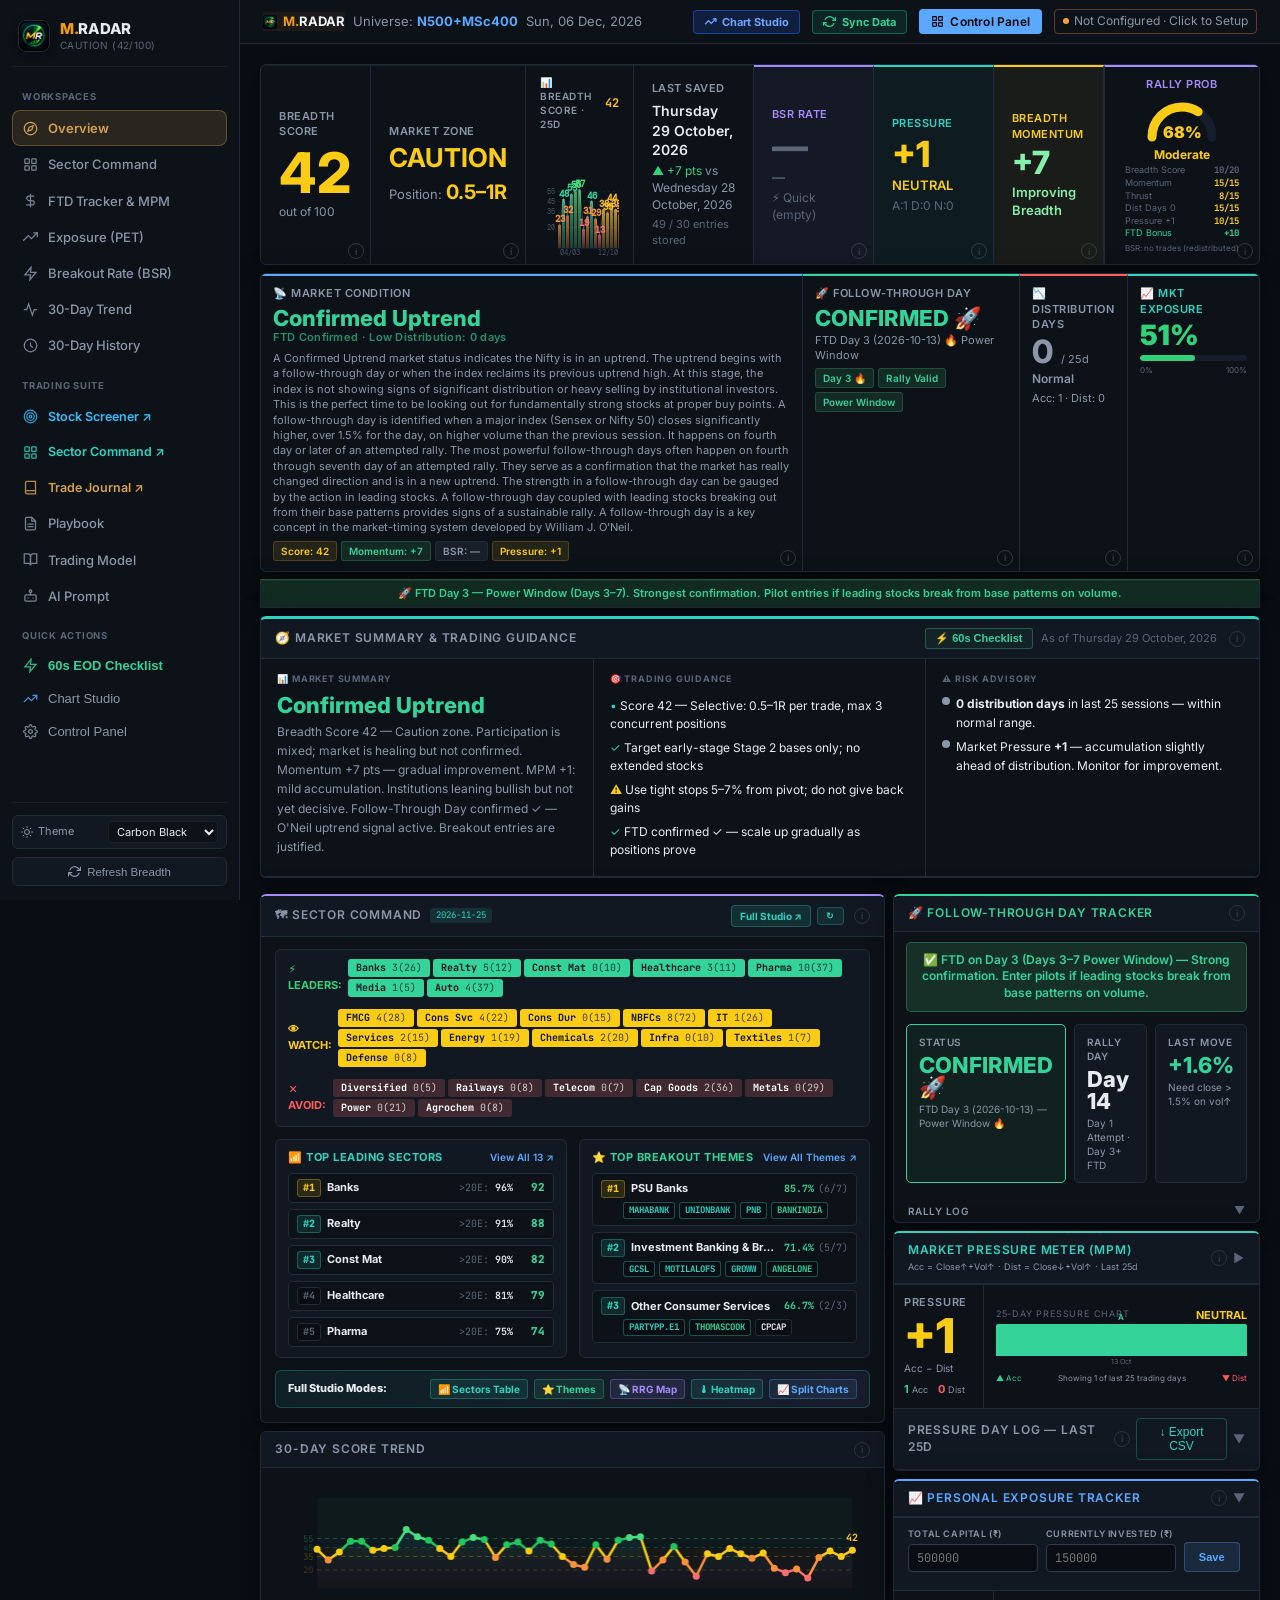
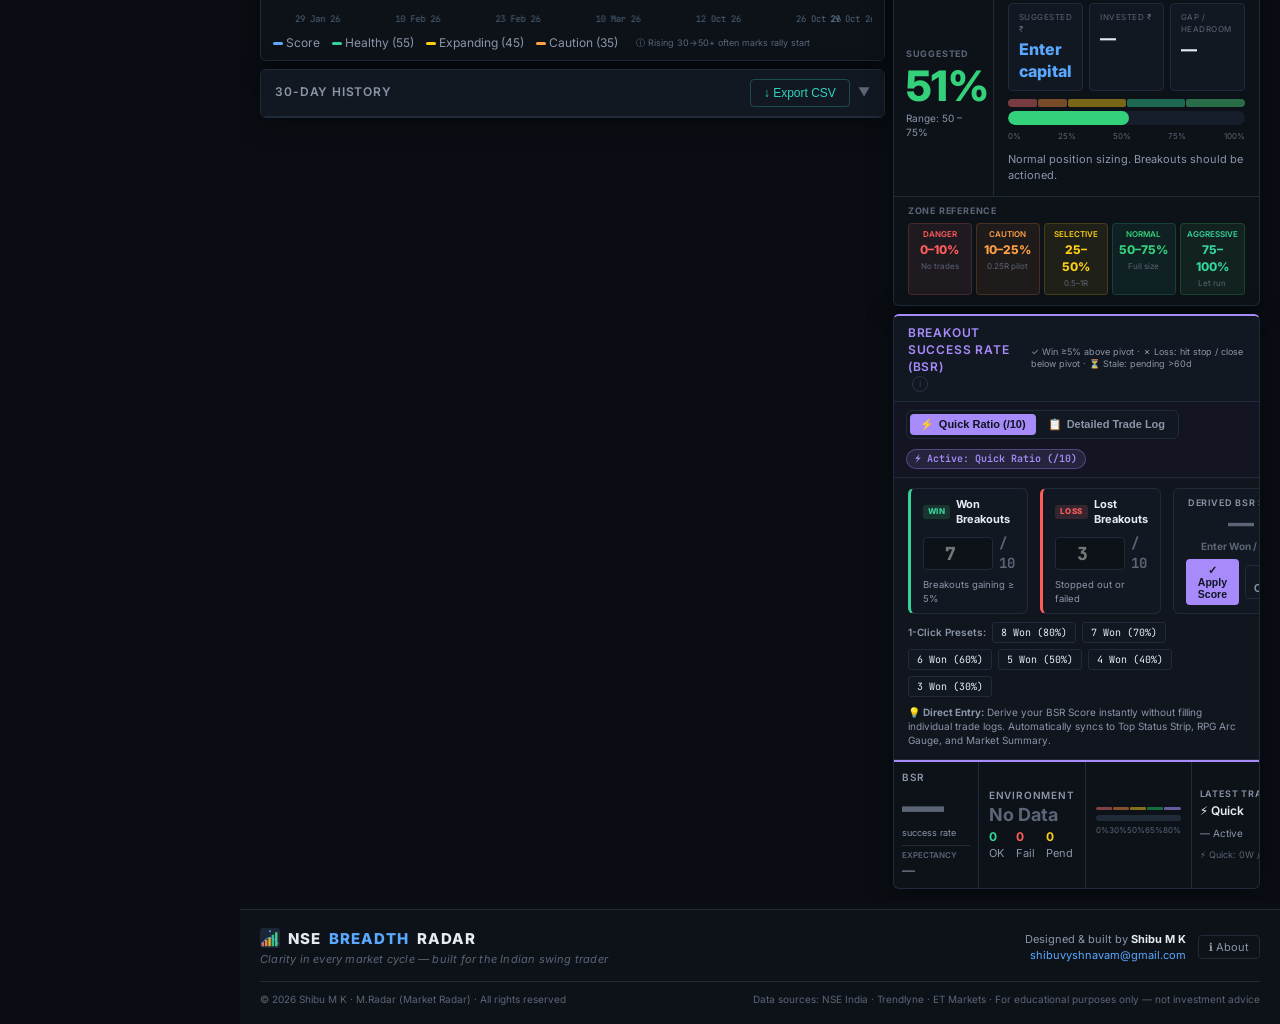
==== index.html @ f456223e "updated" ====
<!DOCTYPE html>
<html lang="en">

<head>
  <meta charset="UTF-8">
  <meta name="viewport" content="width=device-width, initial-scale=1.0">
  <link rel="icon" type="image/png" href="assets/m-radar-icon.png">
  <link rel="apple-touch-icon" href="assets/m-radar-icon.png">
  <meta name="theme-color" content="#161e2e">
  <meta name="application-name" content="M.Radar">
  <meta property="og:title" content="M.Radar — Market Radar">
  <meta property="og:description"
    content="See the Market. Find Your Edge. — Clarity in every market cycle built for the Indian swing trader">
  <title>M.Radar — Market Radar</title>
  <link rel="preconnect" href="https://fonts.googleapis.com">
  <link rel="preconnect" href="https://fonts.gstatic.com" crossorigin>
  <link
    href="https://fonts.googleapis.com/css2?family=Inter:wght@400;500;600;700;800&family=JetBrains+Mono:wght@400;500;600;700&family=DM+Sans:wght@400;500;600;700&family=DM+Mono:wght@400;500&family=Barlow+Condensed:wght@600;700;800&display=swap"
    rel="stylesheet">
  <link rel="stylesheet" href="index.css?v=3.1.8">
  <script>
    (function () {
      var m = localStorage.getItem('tj_color_mode') || 'carbon';
      document.documentElement.setAttribute('data-theme', m);
    })();
  </script>
  <script src="lightweight-charts.standalone.production.js"></script>
</head>

<body>

  <div class="shell">

    <!-- MOBILE TOPBAR (<992px) -->
    <div class="mobile-topbar" id="mobileTopbar">
      <button class="mobile-menu-btn" id="menuToggleBtn" onclick="toggleMobileSidebar()"
        aria-label="Toggle navigation menu">
        <svg width="20" height="20" viewBox="0 0 24 24" fill="none" stroke="currentColor" stroke-width="2.2"
          stroke-linecap="round">
          <line x1="3" y1="12" x2="21" y2="12"></line>
          <line x1="3" y1="6" x2="21" y2="6"></line>
          <line x1="3" y1="18" x2="21" y2="18"></line>
        </svg>
      </button>
      <div class="mobile-brand">
        <img src="assets/m-radar-icon.png" alt="M.Radar"
          style="width:24px;height:24px;border-radius:6px;object-fit:cover;flex-shrink:0;">
        <span class="brand-title"><span style="color:#f59e0b">M.</span><em>RADAR</em></span>
      </div>
      <button class="mobile-refresh-btn" onclick="vcpbFetch(true)" title="Refresh breadth data">
        <svg width="16" height="16" viewBox="0 0 24 24" fill="none" stroke="currentColor" stroke-width="2.2"
          stroke-linecap="round">
          <polyline points="23 4 23 10 17 10"></polyline>
          <polyline points="1 20 1 14 7 14"></polyline>
          <path d="M3.51 9a9 9 0 0 1 14.85-3.36L23 10M1 14l4.64 4.36A9 9 0 0 0 20.49 15"></path>
        </svg>
      </button>
    </div>

    <!-- BACKDROP FOR MOBILE DRAWER -->
    <div class="sidebar-backdrop" id="sidebarBackdrop" onclick="toggleMobileSidebar(false)"></div>

    <!-- LEFT NAVIGATION SIDEBAR (Matching Trade Journal TJ.html) -->
    <aside class="sidebar" id="sidebar">
      <div class="brand" onclick="openAboutModal()" style="cursor:pointer;"
        title="M.Radar (Market Radar) — Click for About">
        <img class="mark-img" src="assets/m-radar-icon.png" alt="M.Radar"
          style="width:32px;height:32px;border-radius:8px;object-fit:cover;box-shadow:0 2px 8px rgba(0,0,0,0.4);border:1px solid rgba(255,255,255,0.12);flex-shrink:0;">
        <div class="brand-info">
          <div class="name"
            style="letter-spacing:-0.02em;font-size:15px;font-weight:800;display:flex;align-items:center;"><span
              style="color:#f59e0b">M.</span><span>RADAR</span></div>
          <div class="sub" id="sidebar-market-sub">Market Radar · Diagnostics</div>
        </div>
      </div>

      <div class="nav-section-title">WORKSPACES</div>
      <div class="nav-list">
        <a class="nav-item active" data-target="sec-overview" onclick="sidebarNav('sec-overview')">
          <svg viewBox="0 0 24 24" fill="none" stroke="currentColor" stroke-width="2" stroke-linecap="round">
            <circle cx="12" cy="12" r="10" />
            <polygon points="16.24 7.76 14.12 14.12 7.76 16.24 9.88 9.88 16.24 7.76" />
          </svg>
          <span>Overview</span>
        </a>
        <a class="nav-item" data-target="srt-home-card" onclick="sidebarNav('srt-home-card')">
          <svg viewBox="0 0 24 24" fill="none" stroke="currentColor" stroke-width="2" stroke-linecap="round">
            <rect x="3" y="3" width="7" height="7" rx="1" />
            <rect x="14" y="3" width="7" height="7" rx="1" />
            <rect x="14" y="14" width="7" height="7" rx="1" />
            <rect x="3" y="14" width="7" height="7" rx="1" />
          </svg>
          <span>Sector Command</span>
        </a>
        <a class="nav-item" data-target="ftd-module-card" onclick="sidebarNav('ftd-module-card')">
          <svg viewBox="0 0 24 24" fill="none" stroke="currentColor" stroke-width="2" stroke-linecap="round">
            <path d="M12 2v20M17 5H9.5a3.5 3.5 0 0 0 0 7h5a3.5 3.5 0 0 1 0 7H6" />
          </svg>
          <span>FTD Tracker &amp; MPM</span>
        </a>
        <a class="nav-item" data-target="pet-card" onclick="sidebarNav('pet-card')">
          <svg viewBox="0 0 24 24" fill="none" stroke="currentColor" stroke-width="2" stroke-linecap="round">
            <path d="M23 6l-9.5 9.5-5-5L1 18" />
            <polyline points="17 6 23 6 23 12" />
          </svg>
          <span>Exposure (PET)</span>
        </a>
        <a class="nav-item" data-target="bsr-module-card" onclick="sidebarNav('bsr-module-card')">
          <svg viewBox="0 0 24 24" fill="none" stroke="currentColor" stroke-width="2" stroke-linecap="round">
            <polygon points="13 2 3 14 12 14 11 22 21 10 12 10 13 2" />
          </svg>
          <span>Breakout Rate (BSR)</span>
        </a>
        <a class="nav-item" data-target="sec-score-trend" onclick="sidebarNav('sec-score-trend')">
          <svg viewBox="0 0 24 24" fill="none" stroke="currentColor" stroke-width="2" stroke-linecap="round">
            <polyline points="22 12 18 12 15 21 9 3 6 12 2 12" />
          </svg>
          <span>30-Day Trend</span>
        </a>
        <a class="nav-item" data-target="sec-history" onclick="sidebarNav('sec-history')">
          <svg viewBox="0 0 24 24" fill="none" stroke="currentColor" stroke-width="2" stroke-linecap="round">
            <path d="M12 8v4l3 3" />
            <circle cx="12" cy="12" r="10" />
          </svg>
          <span>30-Day History</span>
        </a>
      </div>

      <div class="nav-section-title">TRADING SUITE</div>
      <div class="nav-list">
        <a href="screener.html" target="_blank" class="nav-item nav-suite-link highlight-screener">
          <svg viewBox="0 0 24 24" fill="none" stroke="#38bdf8" stroke-width="2" stroke-linecap="round">
            <circle cx="12" cy="12" r="10" />
            <circle cx="12" cy="12" r="6" />
            <circle cx="12" cy="12" r="2" />
          </svg>
          <span style="color:#38bdf8;font-weight:600">Stock Screener ↗</span>
        </a>
        <a href="sectors.html" target="_blank" class="nav-item nav-suite-link highlight-sectors">
          <svg viewBox="0 0 24 24" fill="none" stroke="var(--teal)" stroke-width="2" stroke-linecap="round">
            <rect x="3" y="3" width="7" height="7" rx="1" />
            <rect x="14" y="3" width="7" height="7" rx="1" />
            <rect x="14" y="14" width="7" height="7" rx="1" />
            <rect x="3" y="14" width="7" height="7" rx="1" />
          </svg>
          <span style="color:var(--teal);font-weight:600">Sector Command ↗</span>
        </a>
        <a href="TJ.html" target="_blank" class="nav-item nav-suite-link">
          <svg viewBox="0 0 24 24" fill="none" stroke="var(--gold)" stroke-width="2" stroke-linecap="round">
            <path d="M4 19.5A2.5 2.5 0 0 1 6.5 17H20" />
            <path d="M6.5 2H20v20H6.5A2.5 2.5 0 0 1 4 19.5v-15A2.5 2.5 0 0 1 6.5 2z" />
          </svg>
          <span style="color:var(--gold);font-weight:600">Trade Journal ↗</span>
        </a>
        <a href="playbook.html" target="_blank" class="nav-item">
          <svg viewBox="0 0 24 24" fill="none" stroke="currentColor" stroke-width="2" stroke-linecap="round">
            <path d="M14 2H6a2 2 0 0 0-2 2v16a2 2 0 0 0 2 2h12a2 2 0 0 0 2-2V8z" />
            <polyline points="14 2 14 8 20 8" />
            <line x1="16" y1="13" x2="8" y2="13" />
            <line x1="16" y1="17" x2="8" y2="17" />
          </svg>
          <span>Playbook</span>
        </a>
        <a href="https://mkshibu2.github.io/trading-manual/" target="_blank" class="nav-item">
          <svg viewBox="0 0 24 24" fill="none" stroke="currentColor" stroke-width="2" stroke-linecap="round">
            <path d="M2 3h6a4 4 0 0 1 4 4v14a3 3 0 0 0-3-3H2z" />
            <path d="M22 3h-6a4 4 0 0 0-4 4v14a3 3 0 0 1 3-3h7z" />
          </svg>
          <span>Trading Model</span>
        </a>
        <a href="aiprompt.html" target="_blank" class="nav-item">
          <svg viewBox="0 0 24 24" fill="none" stroke="currentColor" stroke-width="2" stroke-linecap="round">
            <rect x="3" y="11" width="18" height="10" rx="2" />
            <circle cx="12" cy="5" r="2" />
            <path d="M12 7v4" />
            <line x1="8" y1="16" x2="8.01" y2="16" />
            <line x1="16" y1="16" x2="16.01" y2="16" />
          </svg>
          <span>AI Prompt</span>
        </a>
      </div>

      <div class="nav-section-title">QUICK ACTIONS</div>
      <div class="nav-list">
        <button class="nav-item nav-action-btn" onclick="openEodChecklistModal()">
          <svg viewBox="0 0 24 24" fill="none" stroke="var(--lime)" stroke-width="2" stroke-linecap="round">
            <polygon points="13 2 3 14 12 14 11 22 21 10 12 10 13 2" />
          </svg>
          <span style="color:var(--lime);font-weight:600">60s EOD Checklist</span>
        </button>
        <button class="nav-item nav-action-btn" onclick="openFullPageChart()">
          <svg viewBox="0 0 24 24" fill="none" stroke="var(--accent)" stroke-width="2" stroke-linecap="round">
            <polyline points="22 7 13.5 15.5 8.5 10.5 2 17" />
            <polyline points="16 7 22 7 22 13" />
          </svg>
          <span>Chart Studio</span>
        </button>
        <button class="nav-item nav-action-btn" onclick="openControlPanel()">
          <svg viewBox="0 0 24 24" fill="none" stroke="currentColor" stroke-width="2" stroke-linecap="round">
            <circle cx="12" cy="12" r="3" />
            <path
              d="M19.4 15a1.65 1.65 0 0 0 .33 1.82l.06.06a2 2 0 0 1 0 2.83 2 2 0 0 1-2.83 0l-.06-.06a1.65 1.65 0 0 0-1.82-.33 1.65 1.65 0 0 0-1 1.51V21a2 2 0 0 1-2 2 2 2 0 0 1-2-2v-.09A1.65 1.65 0 0 0 9 19.4a1.65 1.65 0 0 0-1.82.33l-.06.06a2 2 0 0 1-2.83 0 2 2 0 0 1 0-2.83l.06-.06a1.65 1.65 0 0 0 .33-1.82 1.65 1.65 0 0 0-1.51-1H3a2 2 0 0 1-2-2 2 2 0 0 1 2-2h.09A1.65 1.65 0 0 0 4.6 9a1.65 1.65 0 0 0-.33-1.82l-.06-.06a2 2 0 0 1 0-2.83 2 2 0 0 1 2.83 0l.06.06a1.65 1.65 0 0 0 1.82.33H9a1.65 1.65 0 0 0 1-1.51V3a2 2 0 0 1 2-2 2 2 0 0 1 2 2v.09a1.65 1.65 0 0 0 1 1.51 1.65 1.65 0 0 0 1.82-.33l.06-.06a2 2 0 0 1 2.83 0 2 2 0 0 1 0 2.83l-.06.06a1.65 1.65 0 0 0-.33 1.82V9a1.65 1.65 0 0 0 1.51 1H21a2 2 0 0 1 2 2 2 2 0 0 1-2 2h-.09a1.65 1.65 0 0 0-1.51 1z" />
          </svg>
          <span>Control Panel</span>
        </button>
      </div>

      <!-- SIDEBAR FOOTER (MATCHING TJ) -->
      <div class="side-foot">
        <div class="theme-box">
          <span class="theme-label">
            <svg width="12" height="12" viewBox="0 0 24 24" fill="none" stroke="currentColor" stroke-width="2"
              stroke-linecap="round">
              <circle cx="12" cy="12" r="5" />
              <path
                d="M12 1v2M12 21v2M4.22 4.22l1.42 1.42M18.36 18.36l1.42 1.42M1 12h2M21 12h2M4.22 19.78l1.42-1.42M18.36 5.64l1.42-1.42" />
            </svg>
            Theme
          </span>
          <select id="sidebarThemeSelect" class="theme-select" onchange="setColorMode(this.value)">
            <option value="carbon">Carbon Black</option>
            <option value="warmcharcoal">Warm Charcoal</option>
            <option value="darkgray">Dark Gray</option>
            <option value="light">Light</option>
          </select>
        </div>

        <button id="sidebarRefreshBtn" class="side-refresh-btn" onclick="vcpbFetch(true)"
          title="Refresh Sector Breadth &amp; Market Data">
          <svg width="13" height="13" viewBox="0 0 24 24" fill="none" stroke="currentColor" stroke-width="2.2"
            stroke-linecap="round">
            <polyline points="23 4 23 10 17 10"></polyline>
            <polyline points="1 20 1 14 7 14"></polyline>
            <path d="M3.51 9a9 9 0 0 1 14.85-3.36L23 10M1 14l4.64 4.36A9 9 0 0 0 20.49 15"></path>
          </svg>
          <span>Refresh Breadth</span>
        </button>
      </div>
    </aside>

    <!-- MAIN WORKSPACE -->
    <div class="main">

      <div class="hdr">
        <div class="hdr-left" style="display:flex;align-items:center;gap:8px;">
          <div class="hdr-tag"
            style="display:inline-flex;align-items:center;gap:6px;font-weight:700;color:#f0f3fa;border-color:rgba(245,158,11,0.3);background:rgba(245,158,11,0.06);">
            <img src="assets/m-radar-icon.png" alt="M.Radar"
              style="width:14px;height:14px;border-radius:3px;vertical-align:middle;">
            <span><span style="color:#f59e0b">M.</span>RADAR</span>
          </div>
          <div class="hdr-tag">Universe: <b>N500+MSc400</b></div>
          <div class="hdr-tag" id="hdr-date"></div>
        </div>
        <div class="hdr-right">
          <div class="guest-badge" id="guest-badge">👁 Guest View</div>
          <button class="guest-pull-btn" id="guest-pull-btn" onclick="guestPullData()"
            title="Pull latest data from the cloud">
            🔄 Pull Data
          </button>
          <button class="guest-exit-btn" id="guest-exit-btn" onclick="cfgExitGuest()"
            title="Exit Guest Mode and clear local data">
            Exit Guest Mode
          </button>
          <button class="hdr-fullchart-btn" onclick="openFullPageChart()" title="Open TradingView Chart Studio">
            <svg width="13" height="13" viewBox="0 0 24 24" fill="none" stroke="currentColor" stroke-width="2.3"
              style="flex-shrink:0">
              <polyline points="22 7 13.5 15.5 8.5 10.5 2 17"></polyline>
              <polyline points="16 7 22 7 22 13"></polyline>
            </svg>
            <span class="btn-text-full">Chart Studio</span>
            <span class="btn-text-short" style="display:none;">Chart</span>
          </button>
          <button class="hdr-sync-btn" id="hdr-sync-btn" onclick="triggerHomePageSync(this)"
            title="1-Click Sync: Fetch latest stock quotes &amp; quarterly fundamentals">
            <svg class="sync-ico" width="13" height="13" viewBox="0 0 24 24" fill="none" stroke="currentColor"
              stroke-width="2.3" style="flex-shrink:0">
              <polyline points="23 4 23 10 17 10"></polyline>
              <polyline points="1 20 1 14 7 14"></polyline>
              <path d="M3.51 9a9 9 0 0 1 14.85-3.36L23 10M1 14l4.64 4.36A9 9 0 0 0 20.49 15"></path>
            </svg>
            <span id="hdr-sync-text"><span class="btn-text-full">Sync Data</span><span class="btn-text-short"
                style="display:none;">Sync</span></span>
          </button>
          <button class="cp-btn" onclick="openControlPanel()"
            title="Open Control Panel — EOD Data Entry &amp; Settings">
            <svg width="13" height="13" viewBox="0 0 24 24" fill="none" stroke="currentColor" stroke-width="2.2"
              style="flex-shrink:0">
              <rect x="3" y="3" width="7" height="7" rx="1" />
              <rect x="14" y="3" width="7" height="7" rx="1" />
              <rect x="3" y="14" width="7" height="7" rx="1" />
              <rect x="14" y="14" width="7" height="7" rx="1" />
            </svg>
            <span class="btn-text-full">Control Panel</span>
            <span class="btn-text-short" style="display:none;">Panel</span>
          </button>
          <div class="sync-status" onclick="showSetup()" title="Cloud sync settings">
            <div class="sync-dot" id="sync-dot"></div>
            <span id="sync-label">Not Configured</span>
          </div>
        </div>
      </div>

      <div class="page">
        <div id="sec-overview"></div>

        <div class="status-strip card">

          <div class="ss-cell">
            <div class="ss-lbl">Breadth Score</div>
            <div class="ss-big" id="h-score" style="color:var(--dim)">—</div>
            <div class="ss-sub">out of 100</div>
            <button class="info-btn" onclick="showInfoTip('breadth-score',this)" title="About this indicator">i</button>
          </div>

          <div class="ss-cell">
            <div class="ss-lbl">Market Zone</div>
            <div class="ss-zone" id="h-zone" style="color:var(--dim)">No Data</div>
            <div class="ss-r">Position: <b id="h-r" style="color:var(--dim)">—</b></div>
            <button class="info-btn" onclick="showInfoTip('market-zone',this)" title="About this indicator">i</button>
          </div>

          <div class="ss-meter" id="ss-chart-cell"
            style="padding:10px 14px 8px;overflow:hidden;min-width:0;max-width:100%;">
            <div style="display:flex;align-items:center;justify-content:space-between;margin-bottom:4px;flex-shrink:0;">
              <div class="ss-lbl" style="margin-bottom:0;font-size:10px;">📊 Breadth Score · 25d</div>
              <div style="font-family:var(--mono);font-size:12px;font-weight:700" id="as-spk-label"></div>
            </div>

            <div id="ss-chart-wrap" style="position:relative;flex:1;min-height:50px;overflow:hidden;">
              <canvas id="as-spk-canvas" style="position:absolute;top:0;left:0;"></canvas>
            </div>
          </div>

          <div id="score-bk" style="display:none;"></div>

          <div class="ss-cell">
            <div class="ss-lbl">Last Saved</div>
            <div style="font-size:14px;color:var(--text);font-weight:600;margin-bottom:3px" id="h-lastdate">—</div>
            <div style="font-size:12px;color:var(--sub)" id="h-trend">—</div>
            <div style="font-size:11px;color:var(--dim);margin-top:4px" id="h-entries">0 entries</div>
          </div>

          <div class="ss-cell" style="background:rgba(167,139,250,.05);border-top:2px solid var(--purple)">
            <div class="ss-lbl" style="color:var(--purple)">BSR Rate</div>
            <div class="ss-score" id="hero-bsr-pct" style="color:var(--dim)">—</div>
            <div class="ss-cond" id="hero-bsr-zone" style="color:var(--dim)">—</div>
            <div class="ss-mini" id="hero-bsr-counts">0 trades</div>
            <button class="info-btn" onclick="showInfoTip('bsr-rate',this)" title="About this indicator">i</button>
          </div>

          <div class="ss-cell" style="background:rgba(45,212,191,.05);border-top:2px solid var(--teal)">
            <div class="ss-lbl" style="color:var(--teal)">Pressure</div>
            <div class="ss-score" id="hero-mpm-score" style="color:var(--dim)">—</div>
            <div class="ss-cond" id="hero-mpm-cond" style="color:var(--dim)">—</div>
            <div class="ss-mini" id="hero-mpm-counts">A:0 D:0</div>
            <button class="info-btn" onclick="showInfoTip('market-pressure',this)"
              title="About this indicator">i</button>
          </div>

          <div class="ss-cell" id="momentum-cell" style="border-top:2px solid var(--yellow)">
            <div class="ss-lbl" style="color:var(--yellow)">Breadth Momentum</div>
            <div class="ss-momentum" id="h-momentum" style="color:var(--dim)">—</div>
            <div class="ss-cond" id="h-momentum-label" style="color:var(--dim)">vs yesterday</div>
            <button class="info-btn" onclick="showInfoTip('breadth-momentum',this)"
              title="About this indicator">i</button>
          </div>

          <div class="ss-rpg" style="border-top:2px solid var(--purple);border-left:1px solid var(--border)">
            <div class="ss-lbl" style="color:var(--purple);text-align:center">Rally Prob</div>
            <div class="ss-rpg-arc">
              <svg viewBox="0 0 80 46" width="80" height="46">
                <path fill="none" stroke="var(--bg4)" stroke-width="9" stroke-linecap="round"
                  d="M 10 40 A 30 30 0 0 1 70 40" stroke-dasharray="94.2" stroke-dashoffset="0" />
                <path fill="none" stroke-width="9" stroke-linecap="round" id="ss-rpg-arc"
                  d="M 10 40 A 30 30 0 0 1 70 40" stroke-dasharray="94.2" stroke-dashoffset="94.2"
                  stroke="var(--purple)" style="transition:stroke-dashoffset .8s cubic-bezier(.4,0,.2,1),stroke .4s" />
                <text id="ss-rpg-pct" x="40" y="37" fill="var(--purple)"
                  style="font-family:var(--disp);font-size:16px;font-weight:900;text-anchor:middle;dominant-baseline:middle">—</text>
              </svg>
            </div>
            <div class="ss-rpg-signal" id="ss-rpg-signal" style="color:var(--dim)">No Data</div>
            <div class="ss-rpg-bk" id="ss-rpg-bk"></div>
            <button class="info-btn" onclick="showInfoTip('rally-prob',this)" title="About this indicator">i</button>
          </div>

        </div>

        <div class="analysis-strip card">

          <div class="as-cell" style="border-top:2px solid var(--accent)">
            <div class="as-lbl">📡 Market Condition</div>
            <div class="as-phase" id="as-phase" style="color:var(--dim)">—</div>
            <div id="as-driver"
              style="font-size:11px;font-weight:600;letter-spacing:.3px;margin-bottom:3px;transition:color .3s">—</div>
            <div class="as-desc" id="as-desc">Waiting for data</div>
            <div class="as-pills" id="as-pills"></div>
            <button class="info-btn" onclick="showInfoTip('market-condition',this)"
              title="About this indicator">i</button>
          </div>

          <div class="as-cell" style="border-top:2px solid var(--lime)">
            <div class="as-lbl">🚀 Follow-Through Day</div>
            <div class="as-phase" id="as-ftd-status" style="color:var(--dim)">—</div>
            <div class="as-desc" id="as-ftd-sub">Log a rally attempt to begin tracking</div>
            <div class="as-pills" id="as-ftd-pills"></div>
            <button class="info-btn" onclick="showInfoTip('ftd',this)" title="About this indicator">i</button>
          </div>

          <div class="as-cell" style="border-top:2px solid var(--red)">
            <div class="as-lbl">📉 Distribution Days</div>
            <div style="display:flex;align-items:baseline;gap:8px">
              <div class="as-big" id="as-dist" style="color:var(--dim)">—</div>
              <div style="font-size:11px;color:var(--sub)">/ 25d</div>
            </div>
            <div class="as-sig" id="as-dist-status" style="color:var(--dim)">—</div>
            <div class="as-desc" id="as-dist-hint">Auto from MPM data</div>
            <button class="info-btn" onclick="showInfoTip('dist-days',this)" title="About this indicator">i</button>
          </div>

          <div class="as-cell" style="border-top:2px solid var(--teal);border-right:none;">
            <div class="as-lbl" style="color:var(--teal)">📈 Mkt Exposure</div>
            <div style="display:flex;align-items:baseline;gap:4px;margin-bottom:6px">
              <div style="font-family:var(--disp);font-size:28px;font-weight:900;line-height:1;transition:color .4s"
                id="as-exp-pct">—</div>
              <div style="font-size:11px;color:var(--sub)" id="as-exp-label"></div>
            </div>
            <div style="height:6px;border-radius:3px;background:var(--bg4);overflow:hidden;margin-bottom:4px">
              <div id="as-exp-fill"
                style="height:100%;border-radius:3px;transition:width .6s cubic-bezier(.4,0,.2,1);width:0%"></div>
            </div>
            <div style="display:flex;justify-content:space-between;font-size:8px;color:var(--dim)">
              <span>0%</span><span>100%</span>
            </div>
            <div style="font-size:10px;color:var(--sub);margin-top:4px" id="as-exp-range"></div>
            <div style="font-size:9px;color:var(--dim);margin-top:2px;line-height:1.4" id="as-exp-note"></div>
            <button class="info-btn" onclick="showInfoTip('exposure',this)" title="About this indicator">i</button>
          </div>

        </div>

        <div id="as-ftd-banner" class="as-ftd-banner card"
          style="display:none;border-radius:0;margin-top:-1px;border-top:none"></div>

        <div class="card msem-card" id="msem-card">
          <div class="card-head">
            <div class="card-title">🧭 Market Summary &amp; Trading Guidance</div>
            <div style="display:flex;align-items:center;gap:8px">
              <button class="src-btn" onclick="openEodChecklistModal()"
                style="font-size:11px;padding:3px 9px;color:var(--lime);border-color:rgba(74,222,128,.3);background:rgba(74,222,128,.06);cursor:pointer;font-weight:600">
                ⚡ 60s Checklist
              </button>
              <div id="msem-updated" style="font-size:11px;color:var(--dim)"></div><button class="info-btn"
                onclick="showInfoTip('market-summary',this)" title="About this indicator">i</button>
            </div>
          </div>
          <div class="msem-grid">

            <div class="msem-section">
              <div class="msem-label">📊 Market Summary</div>
              <div class="msem-phase" id="msem-phase">—</div>
              <div id="msem-summary" class="msem-summary">—</div>
            </div>

            <div class="msem-section">
              <div class="msem-label">🎯 Trading Guidance</div>
              <ul class="msem-guidance" id="msem-guidance"></ul>
            </div>

            <div class="msem-section">
              <div class="msem-label">⚠ Risk Advisory</div>
              <div id="msem-risk" class="msem-risk"></div>
            </div>
          </div>
        </div>

        <div class="dash-grid">

          <div class="col">

            <div class="card" id="srt-home-card" style="border-top:2px solid var(--purple)">
              <div class="card-head">
                <div style="display:flex;align-items:center;gap:8px">
                  <div class="card-title">🗺 Sector Command</div>
                  <span id="vcpb-scan-badge"
                    style="display:none;font-size:9px;padding:1px 6px;border-radius:3px;background:rgba(45,212,191,.12);color:var(--teal);font-family:var(--mono);white-space:nowrap"></span>
                </div>
                <div style="display:flex;gap:6px;align-items:center">
                  <a href="sectors.html" target="_blank"
                    style="font-size:10px;padding:3px 8px;background:rgba(45,212,191,.12);color:var(--teal);border:1px solid rgba(45,212,191,.3);border-radius:4px;font-weight:700;text-decoration:none;display:flex;align-items:center;gap:4px;transition:all .15s ease;"
                    onmouseenter="this.style.background='rgba(45,212,191,.25)';this.style.color='#fff';"
                    onmouseleave="this.style.background='rgba(45,212,191,.12)';this.style.color='var(--teal)';"
                    title="Open Full Sector Command in a separate dedicated page">
                    <span>Full Studio ↗</span>
                  </a>
                  <button onclick="vcpbFetch(true)" title="Refresh breadth data"
                    style="font-size:9px;padding:3px 8px;background:rgba(45,212,191,.1);color:var(--teal);border:1px solid rgba(45,212,191,.25);border-radius:4px;cursor:pointer;font-weight:600;letter-spacing:.4px">↻</button>
                  <button class="info-btn" onclick="showInfoTip('sector-command',this)"
                    title="About Sector Command">i</button>
                </div>
              </div>

              <!-- Quick Sector & Cluster Leadership Summary -->
              <div class="scc-summary-body" style="padding:12px 14px 14px;">
                <!-- Consensus Strip -->
                <div id="vcpb-consensus-strip"
                  style="padding:8px 12px;background:var(--bg3);border:1px solid var(--border);border-radius:6px;display:flex;align-items:center;justify-content:space-between;gap:10px;flex-wrap:wrap;margin-bottom:12px;">
                  <div style="display:flex;align-items:center;gap:6px;font-size:11px">
                    <span style="font-weight:700;color:var(--green)">⚡ LEADERS:</span>
                    <span id="vcpb-ls-lead" style="color:var(--text);font-family:var(--mono);font-size:10px">—</span>
                  </div>
                  <div style="display:flex;align-items:center;gap:6px;font-size:11px">
                    <span style="font-weight:700;color:var(--yellow)">👁 WATCH:</span>
                    <span id="vcpb-ls-watch" style="color:var(--text);font-family:var(--mono);font-size:10px">—</span>
                  </div>
                  <div style="display:flex;align-items:center;gap:6px;font-size:11px">
                    <span style="font-weight:700;color:var(--red)">✕ AVOID:</span>
                    <span id="vcpb-ls-avoid" style="color:var(--dim);font-family:var(--mono);font-size:10px">—</span>
                  </div>
                </div>

                <!-- Two-Column Overview Grid -->
                <div class="scc-overview-grid"
                  style="display:grid;grid-template-columns:repeat(auto-fit, minmax(280px, 1fr));gap:12px;margin-bottom:12px;">
                  <!-- Left: Top Leading Sectors -->
                  <div
                    style="background:var(--bg3);border:1px solid var(--border);border-radius:6px;padding:10px 12px;display:flex;flex-direction:column;">
                    <div style="display:flex;align-items:center;justify-content:space-between;margin-bottom:8px;">
                      <span
                        style="font-size:11px;font-weight:700;color:var(--teal);letter-spacing:0.5px;text-transform:uppercase;">📶
                        Top Leading Sectors</span>
                      <a href="sectors.html?tab=breadth" target="_blank"
                        style="font-size:10px;color:var(--accent);text-decoration:none;font-weight:600">View All 13
                        ↗</a>
                    </div>
                    <div id="scc-dash-top-sectors" style="display:flex;flex-direction:column;gap:6px;">
                      <div style="font-size:11px;color:var(--dim);padding:8px 0;text-align:center">Loading sectors
                        breadth…</div>
                    </div>
                  </div>

                  <!-- Right: Top Breakout Themes -->
                  <div
                    style="background:var(--bg3);border:1px solid var(--border);border-radius:6px;padding:10px 12px;display:flex;flex-direction:column;">
                    <div style="display:flex;align-items:center;justify-content:space-between;margin-bottom:8px;">
                      <span
                        style="font-size:11px;font-weight:700;color:var(--lime);letter-spacing:0.5px;text-transform:uppercase;">⭐
                        Top Breakout Themes</span>
                      <a href="sectors.html?tab=clusters" target="_blank"
                        style="font-size:10px;color:var(--accent);text-decoration:none;font-weight:600">View All Themes
                        ↗</a>
                    </div>
                    <div id="scc-dash-top-clusters" style="display:flex;flex-direction:column;gap:6px;">
                      <div style="font-size:11px;color:var(--dim);padding:8px 0;text-align:center">Calculating breakout
                        themes…</div>
                    </div>
                  </div>
                </div>

                <!-- Studio Quick Jump Tabs Ribbon -->
                <div
                  style="display:flex;align-items:center;justify-content:space-between;padding:8px 12px;background:linear-gradient(90deg, rgba(45,212,191,0.08), rgba(167,139,250,0.08));border:1px solid rgba(45,212,191,0.25);border-radius:6px;flex-wrap:wrap;gap:8px;">
                  <div style="display:flex;align-items:center;gap:6px;">
                    <span style="font-size:11px;font-weight:800;color:var(--text);">Full Studio Modes:</span>
                  </div>
                  <div style="display:flex;align-items:center;gap:6px;flex-wrap:wrap;">
                    <a href="sectors.html?tab=breadth" target="_blank"
                      style="font-size:10px;font-weight:700;color:var(--teal);padding:2px 7px;background:rgba(45,212,191,0.1);border:1px solid rgba(45,212,191,0.3);border-radius:3px;text-decoration:none;">📶
                      Sectors Table</a>
                    <a href="sectors.html?tab=clusters" target="_blank"
                      style="font-size:10px;font-weight:700;color:#34d399;padding:2px 7px;background:rgba(52,211,153,0.1);border:1px solid rgba(52,211,153,0.3);border-radius:3px;text-decoration:none;">⭐
                      Themes</a>
                    <a href="sectors.html?tab=rrg" target="_blank"
                      style="font-size:10px;font-weight:700;color:var(--purple);padding:2px 7px;background:rgba(167,139,250,0.1);border:1px solid rgba(167,139,250,0.3);border-radius:3px;text-decoration:none;">📡
                      RRG Map</a>
                    <a href="sectors.html?tab=heatmap" target="_blank"
                      style="font-size:10px;font-weight:700;color:var(--teal);padding:2px 7px;background:rgba(45,212,191,0.1);border:1px solid rgba(45,212,191,0.3);border-radius:3px;text-decoration:none;">🌡
                      Heatmap</a>
                    <a href="sectors.html?tab=chart" target="_blank"
                      style="font-size:10px;font-weight:700;color:var(--accent);padding:2px 7px;background:rgba(91,163,245,0.1);border:1px solid rgba(91,163,245,0.3);border-radius:3px;text-decoration:none;">📈
                      Split Charts</a>
                  </div>
                </div>
              </div>
            </div>

            <div class="card" id="sec-score-trend">
              <div class="card-head">
                <div class="card-title">30-Day Score Trend</div><button class="info-btn"
                  onclick="showInfoTip('score-trend',this)" title="About this indicator">i</button>
              </div>
              <div class="card-body" style="padding-bottom:8px">
                <div class="chart-canvas-wrap"><canvas id="score-chart"></canvas></div>
                <div class="chart-legend">
                  <span><span class="ldot" style="background:var(--accent)"></span>Score</span>
                  <span><span class="ldot" style="background:var(--lime)"></span>Healthy (55)</span>
                  <span><span class="ldot" style="background:var(--yellow)"></span>Expanding (45)</span>
                  <span><span class="ldot" style="background:var(--orange)"></span>Caution (35)</span>
                  <span style="color:var(--dim);font-size:9px;margin-left:6px">&#9432; Rising 30→50+ often marks rally
                    start</span>
                </div>
              </div>
            </div>


            <div class="card" id="sec-history">
              <div class="card-head" style="cursor:pointer"
                onclick="toggleCollapse('hist-body-wrap','hist-toggle-icon')">
                <div class="card-title">30-Day History</div>
                <div style="display:flex;align-items:center;gap:8px">
                  <button class="card-action btn-export" onclick="event.stopPropagation();exportCSV()">&#8595; Export
                    CSV</button>
                  <span id="hist-toggle-icon"
                    style="font-size:12px;color:var(--dim);transition:transform .25s;display:inline-block">&#9660;</span>
                </div>
              </div>
              <div id="hist-body-wrap" style="display:none">
                <div class="hist-wrap">
                  <table class="hist-table">
                    <thead>
                      <tr>
                        <th>Date</th>
                        <th>ADV</th>
                        <th>DEC</th>
                        <th>UNC</th>
                        <th>A/D</th>
                        <th>52W-H</th>
                        <th>52W-L</th>
                        <th>H/L%</th>
                        <th>&gt;E20%</th>
                        <th>&gt;S50%</th>
                        <th>&gt;S200%</th>
                        <th>Nifty</th>
                        <th>Score</th>
                        <th>Zone</th>
                        <th>R</th>
                        <th>Notes</th>
                        <th></th>
                      </tr>
                    </thead>
                    <tbody id="hist-body">
                      <tr>
                        <td colspan="17" style="color:var(--dim);padding:20px;text-align:center;font-size:11px">NO
                          HISTORY
                          YET</td>
                      </tr>
                    </tbody>
                  </table>
                </div>
              </div>
            </div>

          </div>

          <div class="col">

            <div class="card" id="ftd-module-card" style="border-top:2px solid var(--lime)">
              <div class="card-head">
                <div class="card-title" style="color:var(--lime)">🚀 Follow-Through Day Tracker</div>
                <div style="display:flex;align-items:center;gap:6px">
                  <button class="info-btn" onclick="showInfoTip('ftd',this)" title="About FTD">i</button>
                </div>
              </div>

              <div id="ftd-banner"
                style="display:none;padding:9px 14px;margin:10px 12px 0;border-radius:5px;font-size:12px;font-weight:600;text-align:center">
              </div>

              <div class="ftd-grid">
                <div class="ftd-cell" id="ftd-status-cell">
                  <div class="ftd-lbl">Status</div>
                  <div class="ftd-val" id="ftd-status" style="color:var(--dim)">No Data</div>
                  <div class="ftd-sub" id="ftd-status-sub">Log Day 1 of a rally attempt to begin tracking</div>
                </div>
                <div class="ftd-cell">
                  <div class="ftd-lbl">Rally Day</div>
                  <div class="ftd-val" id="ftd-rally-day" style="color:var(--text)">—</div>
                  <div class="ftd-sub">Day 1 Attempt · Day 3+ FTD</div>
                </div>
                <div class="ftd-cell">
                  <div class="ftd-lbl">Last Move</div>
                  <div class="ftd-val" id="ftd-move" style="color:var(--text)">—</div>
                  <div class="ftd-sub">Need close &gt; 1.5% on vol↑</div>
                </div>
              </div>

              <div id="ftd-log-wrap" style="display:none">
                <div
                  style="padding:8px 14px 4px;display:flex;align-items:center;justify-content:space-between;cursor:pointer"
                  onclick="toggleCollapse('ftd-log','ftd-log-icon')">
                  <div
                    style="font-size:10px;font-weight:600;color:var(--sub);text-transform:uppercase;letter-spacing:.5px">
                    Rally Log</div>
                  <span id="ftd-log-icon" style="font-size:11px;color:var(--dim)">&#9660;</span>
                </div>
                <div id="ftd-log" class="ftd-log" style="display:none">
                  <div class="ftd-row">
                    <span class="ftd-col-hdr">Date</span>
                    <span class="ftd-col-hdr">Type</span>
                    <span class="ftd-col-hdr">Close</span>
                    <span class="ftd-col-hdr">Move</span>
                    <span class="ftd-col-hdr">Vol ↑</span>
                  </div>
                </div>
              </div>
            </div>

            <div class="card" id="mpm-module-card" style="border-top:2px solid var(--teal)">
              <div class="card-head" style="cursor:pointer"
                onclick="toggleCollapse('mpm-card-body','mpm-card-toggle-icon')">
                <div style="display:flex;flex-direction:column;gap:2px">
                  <div class="card-title"><span style="color:var(--teal)">Market Pressure Meter (MPM)</span></div>
                  <div style="font-size:9px;color:var(--sub)">Acc = Close↑+Vol↑ · Dist = Close↓+Vol↑ · Last 25d</div>
                </div>
                <div style="display:flex;align-items:center;gap:6px">
                  <button class="info-btn" onclick="event.stopPropagation();showInfoTip('market-pressure',this)"
                    title="About MPM">i</button>
                  <span id="mpm-card-toggle-icon"
                    style="font-size:12px;color:var(--dim);transition:transform .25s;display:inline-block;transform:rotate(-90deg)">&#9660;</span>
                </div>
              </div>

              <div style="display:grid;grid-template-columns:90px 1fr;gap:0;border-top:1px solid var(--border)">
                <div class="mpm-score-panel" style="border-right:1px solid var(--border)">
                  <div class="mpm-score-lbl">Pressure</div>
                  <div class="mpm-score-num" id="mpm-score">—</div>
                  <div class="mpm-score-sub">Acc − Dist</div>
                  <div class="mpm-counts" style="margin-top:6px">
                    <span><b id="mpm-acc-n" style="color:var(--lime);font-size:11px">0</b> <span
                        style="color:var(--sub);font-size:9px">Acc</span></span>
                    <span><b id="mpm-dist-n" style="color:var(--red);font-size:11px">0</b> <span
                        style="color:var(--sub);font-size:9px">Dist</span></span>
                  </div>
                </div>
                <div style="padding:10px 12px;display:flex;flex-direction:column;justify-content:center;gap:5px">
                  <div style="display:flex;align-items:center;justify-content:space-between;margin-bottom:2px">
                    <div style="font-size:9px;color:var(--dim);text-transform:uppercase;letter-spacing:.8px">25-Day
                      Pressure
                      Chart</div>
                    <div class="mpm-cond-name" id="mpm-cond" style="font-size:11px">No Data</div>
                  </div>
                  <div class="mpm-bars" id="mpm-bars" style="height:36px"></div>
                  <div style="display:flex;justify-content:space-between;font-size:8px;color:var(--dim);margin-top:1px">
                    <span style="color:var(--lime)">▲ Acc</span>
                    <span id="mpm-window" style="color:var(--sub)">last 25d</span>
                    <span style="color:var(--red)">▼ Dist</span>
                  </div>
                </div>
              </div>

              <div id="mpm-card-body" style="display:none">

                <div class="mpm-hero" style="border-top:1px solid var(--border)">
                  <div class="mpm-gauge-panel" style="grid-column:1/3">
                    <div
                      style="font-size:9px;color:var(--dim);text-transform:uppercase;letter-spacing:.8px;margin-bottom:2px">
                      Pressure Gauge</div>
                    <div class="mpm-gauge-wrap">
                      <div class="mpm-gauge-fill"></div>
                      <div class="mpm-needle" id="mpm-needle" style="left:50%"></div>
                    </div>
                    <div class="mpm-gauge-labels">
                      <span style="color:var(--red)">Heavy Sell</span>
                      <span style="color:var(--orange)">Weak</span>
                      <span style="color:var(--yellow)">Neutral</span>
                      <span style="color:var(--green)">Healthy</span>
                      <span style="color:var(--lime)">Strong Buy</span>
                    </div>
                  </div>
                  <div class="mpm-cond-panel">
                    <div
                      style="font-size:9px;color:var(--dim);text-transform:uppercase;letter-spacing:.8px;margin-bottom:3px">
                      Condition</div>
                    <div class="mpm-cond-hint" id="mpm-hint">Enter Nifty data to see pressure.</div>
                    <div class="mpm-counts" style="margin-top:6px">
                      <span><b style="color:var(--dim);font-size:13px" id="mpm-neut-n">0</b> <span
                          style="color:var(--sub)">Neu</span></span>
                    </div>
                  </div>
                </div>

                <div style="padding:9px 12px;border-top:1px solid var(--border)">
                  <div style="font-size:10px;color:var(--sub)">
                    &#9432;&nbsp;<b style="color:var(--lime)">Acc:</b> Close&gt;Prev AND Vol&gt;Prev &nbsp;|&nbsp;
                    <b style="color:var(--red)">Dist:</b> Close&lt;Prev AND Vol&gt;Prev &nbsp;|&nbsp; Score = Acc−Dist
                    (last
                    25d)
                  </div>
                  <div id="mpm-sync-msg"
                    style="font-size:11px;margin-top:6px;display:none;padding:6px 10px;border-radius:4px;background:rgba(45,212,191,.06);border:1px solid rgba(45,212,191,.15)">
                  </div>
                </div>

                <div class="mpm-import-panel">
                  <div class="mpm-import-title">
                    <svg width="12" height="12" viewBox="0 0 24 24" fill="none" stroke="currentColor" stroke-width="2">
                      <path d="M21 15v4a2 2 0 0 1-2 2H5a2 2 0 0 1-2-2v-4" />
                      <polyline points="7 10 12 15 17 10" />
                      <line x1="12" y1="15" x2="12" y2="3" />
                    </svg>
                    Import from NSE CSV — Two steps, ~30 seconds
                  </div>
                  <div
                    style="display:flex;gap:8px;align-items:center;background:var(--bg);border:1px solid rgba(45,212,191,.18);border-radius:3px;padding:8px 10px;margin-bottom:8px">
                    <div style="flex:1">
                      <div style="font-size:11px;color:var(--text);font-weight:600;margin-bottom:2px">Step 1 — Open NSE
                        download page</div>
                      <div style="font-size:9px;color:var(--dim)">Select <b style="color:var(--text)">Nifty 50</b> ·
                        From =
                        35 days ago · Get Data · Download CSV</div>
                    </div>
                    <button onclick="mpmOpenNSE()"
                      style="background:var(--teal);color:#0e1420;font-size:11px;font-weight:600;padding:7px 12px;border:none;border-radius:3px;cursor:pointer;white-space:nowrap">&#10132;
                      Open NSE</button>
                  </div>
                  <div style="font-size:10px;color:var(--text);font-weight:600;margin-bottom:5px">Step 2 — Drop CSV here
                  </div>
                  <div class="mpm-drop-zone" id="mpm-drop-zone"
                    ondragover="event.preventDefault();this.classList.add('drag-over')"
                    ondragleave="this.classList.remove('drag-over')" ondrop="mpmHandleDrop(event)">
                    <input type="file" accept=".csv" onchange="mpmHandleFile(this.files[0])">
                    <div class="mpm-drop-lbl">
                      <b>Click to browse</b> or drag &amp; drop NSE CSV
                      <small>Auto-detects date format · Acc/Dist calculated instantly</small>
                    </div>
                  </div>
                  <div class="mpm-preview" id="mpm-preview">
                    <div class="mpm-preview-title" id="mpm-preview-title">Preview</div>
                    <div class="mpm-preview-rows" id="mpm-preview-rows"></div>
                    <button class="btn-mpm-import" id="btn-mpm-import" onclick="mpmImportConfirm()" disabled>Import All
                      Days</button>
                    <button class="btn btn-sec"
                      style="font-size:11px;padding:4px 10px;margin-left:4px;color:var(--teal);border-color:rgba(45,212,191,.3)"
                      onclick="forcePushMpm()" title="Push MPM data to cloud now">☁ Push to Cloud</button>
                  </div>
                </div>
              </div>

              <div class="card-head" style="border-top:1px solid var(--border);cursor:pointer"
                onclick="toggleCollapse('mpm-table-wrap','mpm-toggle-icon')">
                <div class="card-title">Pressure Day Log — Last 25d</div>
                <div style="display:flex;align-items:center;gap:6px">
                  <button class="info-btn" onclick="event.stopPropagation();showInfoTip('mpm-tracker',this)"
                    title="About this indicator">i</button>
                  <button class="card-action btn-export" onclick="event.stopPropagation();mpmExport()"
                    style="border-color:rgba(45,212,191,.28);color:var(--teal)">&#8595; Export CSV</button>
                  <span id="mpm-toggle-icon"
                    style="font-size:12px;color:var(--dim);transition:transform .25s;display:inline-block">&#9660;</span>
                </div>
              </div>
              <div id="mpm-table-wrap" style="display:none" class="mpm-table-wrap-collapsible">
                <div class="mpm-table-wrap">
                  <table class="mpm-table">
                    <thead>
                      <tr>
                        <th>Date</th>
                        <th>Day Type</th>
                        <th>Nifty Close</th>
                        <th>Prev Close</th>
                        <th>Close Chg%</th>
                        <th>Volume (Cr)</th>
                        <th>Prev Vol</th>
                        <th>Vol Chg%</th>
                        <th>Running Score</th>
                        <th></th>
                      </tr>
                    </thead>
                    <tbody id="mpm-tbody">
                      <tr>
                        <td colspan="10" style="color:var(--dim);padding:16px;text-align:center;font-size:10px">NO DATA
                          YET
                          — ADD NIFTY DAILY DATA ABOVE</td>
                      </tr>
                    </tbody>
                  </table>
                </div>
              </div>
            </div>

            <div class="card" id="pet-card" style="border-top:2px solid var(--accent)">
              <div class="card-head" style="cursor:pointer" onclick="toggleCollapse('pet-body','pet-toggle-icon')">
                <div class="card-title" style="color:var(--accent)">📈 Personal Exposure Tracker</div>
                <div style="display:flex;align-items:center;gap:6px">
                  <button class="info-btn" onclick="event.stopPropagation();showInfoTip('exposure',this)"
                    title="About Exposure">i</button>
                  <span id="pet-toggle-icon"
                    style="font-size:12px;color:var(--dim);transition:transform .25s;display:inline-block">&#9660;</span>
                </div>
              </div>
              <div id="pet-body">

                <div
                  style="padding:10px 14px;border-top:1px solid var(--border);background:var(--bg3);display:flex;gap:8px;flex-wrap:wrap;align-items:flex-end">
                  <div>
                    <div
                      style="font-size:9px;color:var(--sub);text-transform:uppercase;letter-spacing:.6px;margin-bottom:4px;font-weight:600">
                      Total Capital (₹)</div>
                    <input type="number" id="pet-total-capital" placeholder="500000" min="0" step="1000"
                      oninput="petUpdate()"
                      style="width:130px;background:var(--bg);border:1px solid var(--bdr2);color:var(--accent);font-family:var(--mono);font-size:12px;padding:5px 8px;border-radius:4px;outline:none">
                  </div>
                  <div>
                    <div
                      style="font-size:9px;color:var(--sub);text-transform:uppercase;letter-spacing:.6px;margin-bottom:4px;font-weight:600">
                      Currently Invested (₹)</div>
                    <input type="number" id="pet-invested" placeholder="150000" min="0" step="1000"
                      oninput="petUpdate()"
                      style="width:130px;background:var(--bg);border:1px solid var(--bdr2);color:var(--text);font-family:var(--mono);font-size:12px;padding:5px 8px;border-radius:4px;outline:none">
                  </div>
                  <button onclick="petSave()"
                    style="font-size:11px;font-weight:600;padding:5px 14px;background:rgba(91,163,245,.12);color:var(--accent);border:1px solid rgba(91,163,245,.3);border-radius:4px;cursor:pointer;height:30px">Save</button>
                  <div style="font-size:10px;color:var(--dim);align-self:center;margin-left:4px" id="pet-saved-note">
                  </div>
                </div>

                <div style="display:grid;grid-template-columns:100px 1fr;gap:0;border-top:1px solid var(--border)">
                  <div
                    style="padding:14px 12px;border-right:1px solid var(--border);display:flex;flex-direction:column;justify-content:center">
                    <div
                      style="font-size:9px;font-weight:700;text-transform:uppercase;letter-spacing:.8px;color:var(--dim);margin-bottom:4px">
                      Suggested</div>
                    <div
                      style="font-family:var(--disp);font-size:42px;font-weight:800;line-height:1;transition:color .4s"
                      id="msem-exp-pct">—</div>
                    <div style="font-size:10px;color:var(--sub);margin-top:4px" id="msem-exp-range">—</div>
                  </div>
                  <div style="padding:12px 14px;display:flex;flex-direction:column;gap:8px">

                    <div style="display:grid;grid-template-columns:1fr 1fr 1fr;gap:6px">
                      <div
                        style="background:var(--bg3);border-radius:4px;padding:8px 10px;border:1px solid var(--border)">
                        <div
                          style="font-size:8px;color:var(--dim);text-transform:uppercase;letter-spacing:.5px;margin-bottom:3px">
                          Suggested ₹</div>
                        <div style="font-family:var(--disp);font-size:16px;font-weight:800;color:var(--accent)"
                          id="pet-suggested-inr">—</div>
                      </div>
                      <div
                        style="background:var(--bg3);border-radius:4px;padding:8px 10px;border:1px solid var(--border)">
                        <div
                          style="font-size:8px;color:var(--dim);text-transform:uppercase;letter-spacing:.5px;margin-bottom:3px">
                          Invested ₹</div>
                        <div style="font-family:var(--disp);font-size:16px;font-weight:800;color:var(--text)"
                          id="pet-invested-inr">—</div>
                      </div>
                      <div
                        style="background:var(--bg3);border-radius:4px;padding:8px 10px;border:1px solid var(--border)">
                        <div
                          style="font-size:8px;color:var(--dim);text-transform:uppercase;letter-spacing:.5px;margin-bottom:3px">
                          Gap / Headroom</div>
                        <div style="font-family:var(--disp);font-size:16px;font-weight:800" id="pet-gap-inr">—</div>
                      </div>
                    </div>

                    <div id="pet-status-banner"
                      style="font-size:11px;font-weight:600;padding:6px 10px;border-radius:4px;line-height:1.4;display:none">
                    </div>

                    <div>
                      <div style="display:flex;height:8px;border-radius:4px;overflow:hidden;gap:1px;margin-bottom:4px">
                        <div style="flex:1;background:rgba(248,113,113,.45);border-radius:2px"></div>
                        <div style="flex:1;background:rgba(251,146,60,.45);border-radius:2px"></div>
                        <div style="flex:2;background:rgba(250,204,21,.45);border-radius:2px"></div>
                        <div style="flex:2;background:rgba(52,211,153,.45);border-radius:2px"></div>
                        <div style="flex:2;background:rgba(74,222,128,.45);border-radius:2px"></div>
                      </div>
                      <div class="msem-exp-track">
                        <div class="msem-exp-fill" id="msem-exp-fill" style="width:0%"></div>
                      </div>
                      <div
                        style="display:flex;justify-content:space-between;font-size:8px;color:var(--dim);margin-top:2px">
                        <span>0%</span><span>25%</span><span>50%</span><span>75%</span><span>100%</span>
                      </div>
                    </div>
                    <div style="font-size:11px;color:var(--sub);line-height:1.5" id="msem-exp-note">Save EOD data to
                      calculate exposure.</div>
                  </div>
                </div>

                <div style="padding:8px 14px 10px;border-top:1px solid var(--border)">
                  <div
                    style="font-size:9px;font-weight:700;text-transform:uppercase;letter-spacing:.8px;color:var(--dim);margin-bottom:6px">
                    Zone Reference</div>
                  <div style="display:grid;grid-template-columns:repeat(5,1fr);gap:4px">
                    <div
                      style="background:rgba(248,113,113,.08);border:1px solid rgba(248,113,113,.18);border-radius:4px;padding:5px 6px;text-align:center">
                      <div
                        style="font-size:8px;color:var(--red);font-weight:600;text-transform:uppercase;margin-bottom:2px">
                        Danger</div>
                      <div style="font-family:var(--disp);font-size:12px;font-weight:800;color:var(--red)">0–10%</div>
                      <div style="font-size:8px;color:var(--dim);margin-top:2px">No trades</div>
                    </div>
                    <div
                      style="background:rgba(251,146,60,.08);border:1px solid rgba(251,146,60,.18);border-radius:4px;padding:5px 6px;text-align:center">
                      <div
                        style="font-size:8px;color:var(--orange);font-weight:600;text-transform:uppercase;margin-bottom:2px">
                        Caution</div>
                      <div style="font-family:var(--disp);font-size:12px;font-weight:800;color:var(--orange)">10–25%
                      </div>
                      <div style="font-size:8px;color:var(--dim);margin-top:2px">0.25R pilot</div>
                    </div>
                    <div
                      style="background:rgba(250,204,21,.08);border:1px solid rgba(250,204,21,.18);border-radius:4px;padding:5px 6px;text-align:center">
                      <div
                        style="font-size:8px;color:var(--yellow);font-weight:600;text-transform:uppercase;margin-bottom:2px">
                        Selective</div>
                      <div style="font-family:var(--disp);font-size:12px;font-weight:800;color:var(--yellow)">25–50%
                      </div>
                      <div style="font-size:8px;color:var(--dim);margin-top:2px">0.5–1R</div>
                    </div>
                    <div
                      style="background:rgba(52,211,153,.08);border:1px solid rgba(52,211,153,.18);border-radius:4px;padding:5px 6px;text-align:center">
                      <div
                        style="font-size:8px;color:var(--green);font-weight:600;text-transform:uppercase;margin-bottom:2px">
                        Normal</div>
                      <div style="font-family:var(--disp);font-size:12px;font-weight:800;color:var(--green)">50–75%
                      </div>
                      <div style="font-size:8px;color:var(--dim);margin-top:2px">Full size</div>
                    </div>
                    <div
                      style="background:rgba(74,222,128,.08);border:1px solid rgba(74,222,128,.18);border-radius:4px;padding:5px 6px;text-align:center">
                      <div
                        style="font-size:8px;color:var(--lime);font-weight:600;text-transform:uppercase;margin-bottom:2px">
                        Aggressive</div>
                      <div style="font-family:var(--disp);font-size:12px;font-weight:800;color:var(--lime)">75–100%
                      </div>
                      <div style="font-size:8px;color:var(--dim);margin-top:2px">Let run</div>
                    </div>
                  </div>
                </div>
              </div>
            </div>

            <div class="card" id="bsr-module-card" style="border-top:2px solid var(--purple)">
              <div class="card-head">
                <div class="card-title">
                  <span style="color:var(--purple)">Breakout Success Rate (BSR)</span>
                  <button class="info-btn" onclick="showInfoTip('bsr-tracker',this)"
                    title="About this indicator">i</button>
                </div>
                <span style="font-size:9px;color:var(--sub)">✓ Win ≥5% above pivot · ✗ Loss: hit stop / close below
                  pivot · ⏳ Stale: pending >60d</span>
              </div>

              <!-- BSR Mode Selector -->
              <div class="bsr-mode-selector-wrap">
                <div class="bsr-mode-selector">
                  <button type="button" class="bsr-mode-tab active" id="bsr-mode-btn-quick"
                    onclick="bsrSetMode('quick')">
                    <span>⚡</span> Quick Ratio (/10)
                  </button>
                  <button type="button" class="bsr-mode-tab" id="bsr-mode-btn-log" onclick="bsrSetMode('log')">
                    <span>📋</span> Detailed Trade Log
                  </button>
                </div>
                <span class="bsr-active-source-badge" id="bsr-source-badge">⚡ Active: Quick Ratio (/10)</span>
              </div>

              <!-- Quick Ratio Panel -->
              <div id="bsr-quick-panel" class="bsr-quick-panel">
                <div class="bsr-quick-grid">
                  <div class="bsr-quick-box bsr-box-won">
                    <div class="bsr-quick-header">
                      <span class="bsr-quick-tag tag-won">WIN</span>
                      <label for="bsr-quick-won">Won Breakouts</label>
                    </div>
                    <div class="bsr-quick-input-wrap">
                      <input type="number" id="bsr-quick-won" min="0" max="10" step="1" placeholder="7"
                        oninput="bsrQuickOnInput('won')" onchange="bsrQuickSaveAndApply()">
                      <span class="bsr-quick-denom">/ 10</span>
                    </div>
                    <div class="bsr-quick-hint">Breakouts gaining ≥ 5%</div>
                  </div>

                  <div class="bsr-quick-box bsr-box-lost">
                    <div class="bsr-quick-header">
                      <span class="bsr-quick-tag tag-lost">LOSS</span>
                      <label for="bsr-quick-lost">Lost Breakouts</label>
                    </div>
                    <div class="bsr-quick-input-wrap">
                      <input type="number" id="bsr-quick-lost" min="0" max="10" step="1" placeholder="3"
                        oninput="bsrQuickOnInput('lost')" onchange="bsrQuickSaveAndApply()">
                      <span class="bsr-quick-denom">/ 10</span>
                    </div>
                    <div class="bsr-quick-hint">Stopped out or failed</div>
                  </div>

                  <div class="bsr-quick-calc-box">
                    <div class="bsr-qcalc-lbl">Derived BSR Score</div>
                    <div class="bsr-qcalc-val" id="bsr-qcalc-val">—</div>
                    <div class="bsr-qcalc-zone" id="bsr-qcalc-zone">Enter Won/Lost</div>
                    <div class="bsr-quick-btn-row">
                      <button type="button" class="btn-bsr-apply" id="btn-bsr-apply" onclick="bsrQuickSaveAndApply()">✓
                        Apply Score</button>
                      <button type="button" class="btn-bsr-reset" onclick="bsrQuickReset()" title="Reset inputs">↺
                        Clear</button>
                      <span id="bsr-apply-badge" class="bsr-apply-badge"></span>
                    </div>
                  </div>
                </div>

                <!-- Quick Presets -->
                <div class="bsr-quick-presets">
                  <span class="bsr-qp-lbl">1-Click Presets:</span>
                  <button type="button" class="bsr-qp-btn" onclick="bsrQuickSetPreset(8,2)">8 Won (80%)</button>
                  <button type="button" class="bsr-qp-btn" onclick="bsrQuickSetPreset(7,3)">7 Won (70%)</button>
                  <button type="button" class="bsr-qp-btn" onclick="bsrQuickSetPreset(6,4)">6 Won (60%)</button>
                  <button type="button" class="bsr-qp-btn" onclick="bsrQuickSetPreset(5,5)">5 Won (50%)</button>
                  <button type="button" class="bsr-qp-btn" onclick="bsrQuickSetPreset(4,6)">4 Won (40%)</button>
                  <button type="button" class="bsr-qp-btn" onclick="bsrQuickSetPreset(3,7)">3 Won (30%)</button>
                </div>
                <div class="bsr-quick-note">
                  💡 <b>Direct Entry:</b> Derive your BSR Score instantly without filling individual trade logs.
                  Automatically syncs to Top Status Strip, RPG Arc Gauge, and Market Summary.
                </div>
                <div id="bsr-save-flash"
                  style="font-size:11px;margin-top:8px;font-weight:700;color:var(--lime);display:none;opacity:0;transition:opacity .35s;align-items:center;gap:6px">
                  ✓ BSR Score Saved</div>
              </div>

              <div class="bsr-hero">
                <div class="bsr-score-panel">
                  <div class="bsr-score-lbl">BSR</div>
                  <div class="bsr-score-num" id="bsr-num" style="line-height:0.95">—</div>
                  <div class="bsr-score-sub">success rate</div>
                  <div style="margin-top:6px;border-top:1px solid var(--border);padding-top:4px">
                    <div style="font-size:8px;color:var(--dim);text-transform:uppercase;font-weight:600">Expectancy
                    </div>
                    <div id="bsr-expectancy" style="font-size:13px;font-weight:800;color:var(--teal)">—</div>
                  </div>
                </div>
                <div class="bsr-zone-panel">
                  <div class="bsr-zone-lbl">Environment</div>
                  <div class="bsr-zone-name" id="bsr-zone">No Data</div>
                  <div class="bsr-stats">
                    <span><b id="bsr-sn" style="color:var(--lime)">0</b> OK</span>
                    <span><b id="bsr-fn" style="color:var(--red)">0</b> Fail</span>
                    <span><b id="bsr-pn" style="color:var(--yellow)">0</b> Pend</span>
                  </div>
                </div>
                <div class="bsr-meter-panel" style="border-right:1px solid var(--border)">
                  <div class="bsr-m-zones">
                    <div class="mz" style="background:rgba(248,113,113,.5)"></div>
                    <div class="mz" style="background:rgba(251,146,60,.5)"></div>
                    <div class="mz" style="background:rgba(250,204,21,.5)"></div>
                    <div class="mz" style="background:rgba(34,197,94,.5)"></div>
                    <div class="mz" style="background:rgba(167,139,250,.6)"></div>
                  </div>
                  <div class="bsr-m-track">
                    <div class="bsr-m-fill" id="bsr-fill" style="width:0%;background:var(--dim)"></div>
                  </div>
                  <div class="bsr-m-ticks">
                    <span>0%</span><span>30%</span><span>50%</span><span>65%</span><span>80%</span>
                  </div>
                  <div style="font-size:9px;color:var(--sub);margin-top:6px" id="bsr-breakdown"></div>
                </div>
                <div class="bsr-last-panel">
                  <div class="bsr-last-lbl">Latest Trade</div>
                  <div style="font-size:12px;color:var(--text);font-weight:600" id="bsr-last-sym">—</div>
                  <div style="font-size:10px;color:var(--sub);margin-top:3px" id="bsr-last-info">—</div>
                  <div style="font-size:9px;color:var(--dim);margin-top:6px" id="bsr-total">0 trades</div>
                </div>
              </div>

              <!-- Detailed Trade Log Section -->
              <div id="bsr-log-section" style="display:none">
                <div class="bsr-filter-row" id="bsr-filter-row">
                  <button class="bsr-filter-btn active" id="bsr-f-all" onclick="bsrSetFilter('all')">All</button>
                  <button class="bsr-filter-btn" id="bsr-f-pending" onclick="bsrSetFilter('pending')">⏳ Pending</button>
                  <button class="bsr-filter-btn" id="bsr-f-success" onclick="bsrSetFilter('success')">✓ Success</button>
                  <button class="bsr-filter-btn" id="bsr-f-failed" onclick="bsrSetFilter('failed')">✗ Failed</button>
                  <button class="bsr-filter-btn" id="bsr-f-stale" onclick="bsrSetFilter('stale')">⏳ Stale</button>
                  <span class="bsr-filter-label" id="bsr-filter-label"></span>
                </div>

                <div class="bsr-add-form">
                  <div class="bsr-form-grid">
                    <div class="bsr-field">
                      <label>Symbol</label>
                      <input type="text" id="bsr-sym" placeholder="RELIANCE" style="text-transform:uppercase">
                    </div>
                    <div class="bsr-field">
                      <label>Pivot &#8377;</label>
                      <input type="number" id="bsr-pivot" placeholder="2450.00" step="0.05" min="0">
                    </div>
                    <div class="bsr-field">
                      <label>Stop Loss &#8377;</label>
                      <input type="number" id="bsr-stop" placeholder="auto (-5%)" step="0.05" min="0">
                    </div>
                    <div class="bsr-field">
                      <label>Current &#8377;</label>
                      <input type="number" id="bsr-curr" placeholder="2510.00" step="0.05" min="0">
                    </div>
                    <div class="bsr-field">
                      <label>Breakout Date</label>
                      <input type="date" id="bsr-date">
                    </div>
                    <div style="display:flex;align-items:flex-end">
                      <button class="btn-bsr-add" onclick="bsrAdd()">+ Add Trade</button>
                    </div>
                  </div>
                  <div style="font-size:8.5px;color:var(--sub);margin-top:4px">
                    &#9432; Click any price in table to update &nbsp;|&nbsp; <b style="color:var(--lime)">Success:</b>
                    ≥Pivot×1.05 &nbsp;|&nbsp; <b style="color:var(--red)">Fail:</b> ≤Stop Loss &nbsp;|&nbsp; <b
                      style="color:var(--yellow)">Pending:</b> Active &nbsp;|&nbsp; <b
                      style="color:var(--teal)">Expectancy:</b> Avg R of resolved trades
                  </div>
                  <div style="font-size:11px;opacity:0;transition:opacity .4s;margin-top:4px;min-height:16px"
                    id="bsr-msg">
                  </div>
                </div>

                <div class="card-head" style="border-top:1px solid var(--border);padding:8px 12px">
                  <div class="card-title" style="font-size:12px">BSR Trade Log</div>
                  <div style="display:flex;align-items:center;gap:6px">
                    <button class="info-btn" onclick="showInfoTip('bsr-tracker',this)"
                      title="About this indicator">i</button>
                    <button class="card-action btn-export" onclick="bsrExport()"
                      style="border-color:rgba(167,139,250,.28);color:var(--purple)">&#8595; Export CSV</button>
                  </div>
                </div>

                <div class="bsr-table-wrap">
                  <table class="bsr-table">
                    <thead>
                      <tr>
                        <th>Symbol</th>
                        <th>Breakout Date</th>
                        <th>Age</th>
                        <th>Pivot &#8377;</th>
                        <th>Stop Loss</th>
                        <th>Current &#8377;</th>
                        <th>Gain%</th>
                        <th>R-Val</th>
                        <th>Status</th>
                        <th></th>
                      </tr>
                    </thead>
                    <tbody id="bsr-tbody">
                      <tr>
                        <td colspan="10" style="color:var(--dim);padding:16px;text-align:center;font-size:10px">NO
                          TRADES
                          LOGGED YET</td>
                      </tr>
                    </tbody>
                  </table>
                </div>

                <div style="padding:10px 12px;border-top:1px solid var(--border)">
                  <div class="sec">BSR Trend — Success Rate Over Time</div>
                  <div class="bsr-canvas-wrap"><canvas id="bsr-chart"></canvas></div>
                  <div class="chart-legend" style="margin-top:6px">
                    <span><span class="ldot" style="background:var(--purple)"></span>BSR %</span>
                    <span><span class="ldot" style="background:var(--green)"></span>Healthy 65%</span>
                    <span><span class="ldot" style="background:var(--yellow)"></span>Mixed 50%</span>
                  </div>
                </div>
              </div>
            </div>

          </div>
        </div>

      </div>

      <div class="site-footer">
        <div class="footer-left">
          <div class="footer-brand" style="display:flex;align-items:center;gap:8px;">
            <svg xmlns="http://www.w3.org/2000/svg" viewBox="0 0 24 24" width="20" height="20" style="flex-shrink:0">
              <rect width="24" height="24" rx="4" fill="#1c2638" />
              <rect x="2" y="17" width="3" height="5" rx=".5" fill="#f87171" opacity=".9" />
              <rect x="6" y="14" width="3" height="8" rx=".5" fill="#fb923c" opacity=".9" />
              <rect x="10" y="11" width="3" height="11" rx=".5" fill="#fbbf24" opacity=".9" />
              <rect x="14" y="8" width="3" height="14" rx=".5" fill="#34d399" opacity=".9" />
              <rect x="18" y="5" width="3" height="17" rx=".5" fill="#4ade80" opacity=".9" />
              <path d="M 2 19 Q 12 3 22 19" fill="none" stroke="#5ba3f5" stroke-width="1.2" stroke-linecap="round"
                opacity=".7" />
              <circle cx="12" cy="4" r="1.2" fill="#5ba3f5" />
            </svg>
            NSE <span>BREADTH</span> RADAR
          </div>
          <div class="footer-tagline">Clarity in every market cycle — built for the Indian swing trader</div>
        </div>
        <div class="footer-right">
          <div class="footer-credit">
            Designed &amp; built by <b>Shibu M K</b><br>
            <a href="mailto:shibuvyshnavam@gmail.com" style="color:var(--accent)">shibuvyshnavam@gmail.com</a>
          </div>
          <button class="footer-about-btn" onclick="openAboutModal()">ℹ About</button>
        </div>
        <div class="footer-copy">
          <span>© 2026 Shibu M K · M.Radar (Market Radar) · All rights reserved</span>
          <span>Data sources: NSE India · Trendlyne · ET Markets · For educational purposes only — not investment
            advice</span>
        </div>
      </div>

    </div> <!-- end .main -->
  </div> <!-- end .shell -->

  <script src="screener_stocks.js"></script>
  <script src="radar_fundamentals.js"></script>
  <script src="radar_themes.js"></script>
  <script src="index.js?v=3.1.9"></script>

  <div id="sector-drill-overlay"
    style="display:none;position:fixed;inset:0;background:rgba(3,3,5,.85);z-index:5000;align-items:center;justify-content:center;padding:16px;backdrop-filter:blur(8px);-webkit-backdrop-filter:blur(8px)"
    onclick="if(event.target===this)sectorDrillClose()">
    <div id="sector-drill-modal"
      style="background:var(--bg2);border:1px solid var(--border);border-radius:8px;width:100%;max-width:1100px;max-height:88vh;display:flex;flex-direction:column;overflow:hidden">

      <div
        style="display:flex;align-items:center;justify-content:space-between;padding:12px 16px;border-bottom:1px solid var(--border);flex-shrink:0;position:relative;">
        <div>
          <div style="font-size:9px;color:var(--dim);text-transform:uppercase;letter-spacing:.6px;margin-bottom:2px">
            Sector Drill-Down · VCP Candidates</div>
          <div onclick="sdToggleSectorDropdown(event)"
            style="display:flex;align-items:center;gap:6px;cursor:pointer;user-select:none;width:fit-content"
            title="Click to switch Sector/Theme"
            onmouseenter="this.querySelector('#sd-title').style.textDecoration='underline'"
            onmouseleave="this.querySelector('#sd-title').style.textDecoration='none'">
            <span id="sd-title"
              style="font-family:var(--disp);font-size:18px;font-weight:800;color:var(--teal)">—</span>
            <span style="font-size:10px;color:var(--dim);margin-top:2px;">▼</span>
          </div>

          <div id="sd-sector-dropdown"
            style="display:none;position:absolute;top:54px;left:16px;background:var(--bg2);border:1px solid var(--border);border-radius:6px;box-shadow:0 10px 25px rgba(0,0,0,0.6);z-index:6000;max-height:300px;overflow-y:auto;padding:6px 0;min-width:240px;backdrop-filter:blur(12px);-webkit-backdrop-filter:blur(12px)">
          </div>
        </div>
        <div style="display:flex;align-items:center;gap:8px">
          <button onclick="toggleMaximizeSectorDrill()" id="sd-max-btn" title="Maximize Window"
            style="font-size:10px;padding:3px 8px;background:rgba(45,212,191,.1);color:var(--teal);border:1px solid rgba(45,212,191,.25);border-radius:4px;cursor:pointer;font-weight:600;display:flex;align-items:center;justify-content:center;height:22px;box-sizing:border-box;">
            <span style="font-size:12px;line-height:1;">⛶</span>
          </button>
          <button onclick="sectorDrillClose()"
            style="font-size:18px;color:var(--dim);background:none;border:none;cursor:pointer;padding:4px 8px;border-radius:4px;line-height:1"
            onmouseenter="this.style.color='var(--text)'" onmouseleave="this.style.color='var(--dim)'">✕</button>
        </div>
      </div>

      <div
        style="display:flex;align-items:center;justify-content:space-between;background:var(--bg3);border-bottom:1px solid var(--border);flex-shrink:0;padding:0 16px;flex-wrap:wrap;gap:8px">
        <div style="display:flex;gap:0">
          <button id="sd-tab-vcp" onclick="sdSwitchTab('vcp')"
            style="background:none;border:none;color:var(--teal);padding:10px 16px;font-size:12px;font-weight:700;cursor:pointer;border-bottom:2px solid var(--teal);transition:all .15s;outline:none">
            VCP Candidates
          </button>
          <button id="sd-tab-universe" onclick="sdSwitchTab('universe')"
            style="background:none;border:none;color:var(--dim);padding:10px 16px;font-size:12px;font-weight:600;cursor:pointer;border-bottom:2px solid transparent;transition:all .15s;outline:none">
            Sector Universe
          </button>
          <button id="sd-tab-charts" onclick="sdSwitchTab('charts')"
            style="background:none;border:none;color:var(--dim);padding:10px 16px;font-size:12px;font-weight:600;cursor:pointer;border-bottom:2px solid transparent;transition:all .15s;outline:none">
            📈 Chart View
          </button>
        </div>
        <div style="position:relative;display:flex;align-items:center;margin:6px 0;width:240px;max-width:100%">
          <span style="position:absolute;left:8px;color:var(--dim);font-size:12px;pointer-events:none">🔍</span>
          <input id="sd-search-input" type="text" placeholder="Search symbol or company..."
            oninput="sdHandleSearch(this.value)"
            style="width:100%;background:var(--bg);border:1px solid var(--border);color:var(--text);font-family:var(--body);font-size:11px;padding:5px 28px 5px 26px;outline:none;border-radius:4px;transition:all .15s;height:24px;box-sizing:border-box"
            onfocus="this.style.borderColor='var(--teal)';" onblur="this.style.borderColor='var(--border)';">
          <button id="sd-search-clear" onclick="sdClearSearch()" title="Clear search"
            style="position:absolute;right:8px;background:none;border:none;color:var(--dim);cursor:pointer;font-size:10px;display:none;padding:2px 4px;line-height:1">✕</button>
        </div>
      </div>

      <div id="sd-body" style="overflow-y:auto;flex:1">
        <div style="padding:30px;text-align:center;color:var(--dim);font-size:11px">Loading…</div>
      </div>

    </div>
  </div>

  <div id="chart-max-overlay" onclick="if(event.target===this)closeMaximizedChart()">
    <div id="chart-max-content" onclick="event.stopPropagation()">

      <!-- ── Single-row header (wraps to 2 rows only on mobile) ── -->
      <div id="chart-max-header"
        style="flex-shrink:0;display:flex;align-items:center;gap:8px;padding:6px 12px;border-bottom:1px solid var(--border);flex-wrap:wrap;min-height:44px;background:var(--bg3);">

        <!-- Symbol -->
        <span id="max-chart-symbol"
          style="font-family:var(--disp);font-size:20px;font-weight:800;color:var(--teal);line-height:1;white-space:nowrap;">—</span>

        <!-- TV button -->
        <a id="max-chart-tv-link" href="javascript:void(0)"
          onclick="var sym=document.getElementById('max-chart-symbol').textContent.trim();if(sym&&sym!=='—')window.open('https://www.tradingview.com/chart/?symbol=NSE%3A'+encodeURIComponent(sym),'_blank');"
          style="display:inline-flex;align-items:center;gap:4px;height:26px;padding:0 9px;font-size:12px;font-weight:700;color:var(--accent);text-decoration:none;border-radius:4px;border:1px solid rgba(91,163,245,.35);background:rgba(91,163,245,.10);white-space:nowrap;flex-shrink:0;cursor:pointer;">
          <svg width="12" height="12" viewBox="0 0 24 24" fill="none" stroke="currentColor" stroke-width="2.5"
            stroke-linecap="round" stroke-linejoin="round">
            <polyline points="22 7 13.5 15.5 8.5 10.5 2 17" />
            <polyline points="16 7 22 7 22 13" />
          </svg>
          TV
        </a>

        <!-- MS button -->
        <a id="max-chart-ms-link" href="javascript:void(0)"
          onclick="var sym=document.getElementById('max-chart-symbol').textContent.trim();if(sym&&sym!=='—')window.open('https://marketsmithindia.com/mstool/eval/'+sym.toLowerCase()+'/evaluation.jsp#/','_blank');"
          style="display:inline-flex;align-items:center;gap:4px;height:26px;padding:0 9px;font-size:12px;font-weight:700;color:#f59e0b;text-decoration:none;border-radius:4px;border:1px solid rgba(245,158,11,.35);background:rgba(245,158,11,.10);white-space:nowrap;flex-shrink:0;cursor:pointer;">
          <svg width="12" height="12" viewBox="0 0 24 24" fill="none" stroke="currentColor" stroke-width="2.5"
            stroke-linecap="round" stroke-linejoin="round">
            <circle cx="12" cy="12" r="10" />
            <line x1="12" y1="8" x2="12" y2="12" />
            <line x1="12" y1="16" x2="12.01" y2="16" />
          </svg>
          MS
        </a>

        <!-- Main WL button -->
        <button id="max-chart-main-wl-btn" onclick="maxChartToggleMainWl()" class="tv-shortlist-btn"
          title="Add active stock to Main Watchlist (Press 'W' to toggle)"
          style="color:#2dd4bf;border-color:rgba(45,212,191,0.35);font-size:11px;font-weight:700;padding:2px 8px;border-radius:4px;cursor:pointer;background:rgba(45,212,191,0.08);transition:all .15s ease;">
          + Main WL
        </button>

        <!-- Shortlist toggle button -->
        <button id="max-chart-shortlist-btn" onclick="maxChartToggleShortlist()" class="tv-shortlist-btn"
          title="Toggle Shortlist (Press 'S' to toggle)">
          ☆ Shortlist
        </button>

        <!-- Watchlist Sidebar Toggle (Mobile & Desktop) -->
        <button id="max-chart-wl-toggle-btn" onclick="toggleMaxChartSidebar()" class="tv-shortlist-btn"
          title="Toggle Watchlist Sidebar"
          style="color:var(--teal);border-color:rgba(45,212,191,0.35);font-size:11px;font-weight:700;padding:2px 8px;border-radius:4px;cursor:pointer;background:rgba(45,212,191,0.08);transition:all .15s ease;">
          📋 WL
        </button>

        <!-- Divider -->
        <div style="width:1px;height:20px;background:var(--border);flex-shrink:0;"></div>

        <!-- Company + sector (truncated) -->
        <div id="max-chart-company"
          style="font-size:11px;color:var(--sub);display:flex;align-items:center;gap:5px;min-width:0;flex:1;overflow:hidden;">
          —</div>

        <!-- Stats -->
        <span id="max-chart-stats" style="font-size:11px;color:var(--dim);white-space:nowrap;flex-shrink:0;">—</span>

        <!-- Divider -->
        <div style="width:1px;height:20px;background:var(--border);flex-shrink:0;"></div>

        <!-- TF select -->
        <select id="max-chart-timeframe" onchange="maxChartChangeTimeframe(this.value)"
          style="background:var(--bg4);border:1px solid var(--border);color:var(--text);font-size:11px;font-weight:600;padding:0 6px;border-radius:4px;outline:none;height:28px;cursor:pointer;flex-shrink:0;">
          <option value="15m">15m</option>
          <option value="1H">1H</option>
          <option value="D" selected>D</option>
          <option value="W">W</option>
          <option value="M">M</option>
        </select>

        <!-- Layout select (Multi-Chart Layouts) -->
        <div style="display:inline-flex;align-items:center;gap:4px;flex-shrink:0;">
          <span style="font-size:10px;color:var(--dim);font-weight:600;">Layout:</span>
          <select id="max-chart-layout-select" onchange="maxChartSetLayout(this.value)"
            title="Layout Switcher (Number of Charts)"
            style="background:var(--bg4);border:1px solid var(--border);color:var(--text);font-size:11px;font-weight:600;padding:0 6px;border-radius:4px;outline:none;height:28px;cursor:pointer;">
            <option value="1" selected>1 Chart</option>
            <option value="2h">2 ◫ Horiz</option>
            <option value="2v">2 ⊟ Vert</option>
            <option value="4">4 ⊞ Grid</option>
          </select>
        </div>

        <!-- Data Source select (Yahoo Finance vs Fyers Free API vs Dhan HQ API) -->
        <select id="max-chart-datasource" onchange="maxChartSetDataSource(this.value)" title="Chart Data Source"
          style="background:var(--bg4);border:1px solid var(--border);color:var(--text);font-size:11px;font-weight:600;padding:0 6px;border-radius:4px;outline:none;height:28px;cursor:pointer;flex-shrink:0;">
          <option value="yf" selected>YF Data</option>
          <option value="fyers">⚡ Fyers (Free API)</option>
          <option value="dhan">Dhan HQ (API)</option>
        </select>

        <select id="max-chart-type" onchange="maxChartChangeType(this.value)"
          style="background:var(--bg4);border:1px solid var(--border);color:var(--text);font-size:11px;font-weight:600;padding:0 6px;border-radius:4px;outline:none;height:28px;cursor:pointer;flex-shrink:0;">
          <option value="candlestick" selected>Candles</option>
          <option value="ohlc">Bars</option>
          <option value="volume_candles">Vol Candles</option>
        </select>

        <!-- WIN Settings removed from top bar, kept on left legend -->

        <!-- Search box -->
        <div style="position:relative;flex-shrink:0;">
          <input type="text" id="max-chart-search" placeholder="Search…" oninput="maxChartSearchInput(this.value)"
            style="background:var(--bg);border:1px solid var(--border);color:var(--text);font-family:var(--body);font-size:11px;padding:0 8px;outline:none;border-radius:4px;height:28px;width:120px;box-sizing:border-box;"
            onfocus="this.style.borderColor='var(--teal)';"
            onblur="setTimeout(()=>document.getElementById('max-chart-suggest').style.display='none',200);">
          <div id="max-chart-suggest" class="max-suggest-box"></div>
        </div>

        <!-- Refresh button -->
        <button id="max-chart-refresh-btn" onclick="maxChartRefresh()" title="Refresh chart data"
          style="display:inline-flex;align-items:center;justify-content:center;width:28px;height:28px;background:var(--bg4);border:1px solid var(--border);color:var(--dim);border-radius:4px;cursor:pointer;flex-shrink:0;transition:color .15s,border-color .15s;"
          onmouseenter="this.style.color='var(--teal)';this.style.borderColor='rgba(45,212,191,.4)';"
          onmouseleave="this.style.color='var(--dim)';this.style.borderColor='var(--border)';">
          <svg width="13" height="13" viewBox="0 0 24 24" fill="none" stroke="currentColor" stroke-width="2.5"
            stroke-linecap="round" stroke-linejoin="round">
            <polyline points="23 4 23 10 17 10" />
            <path d="M20.49 15a9 9 0 1 1-2.12-9.36L23 10" />
          </svg>
        </button>

        <!-- Close -->
        <button onclick="closeMaximizedChart()"
          style="display:inline-flex;align-items:center;justify-content:center;width:28px;height:28px;font-size:16px;color:var(--dim);background:none;border:1px solid transparent;cursor:pointer;border-radius:4px;line-height:1;flex-shrink:0;"
          onmouseenter="this.style.color='var(--text)';this.style.borderColor='var(--border)';"
          onmouseleave="this.style.color='var(--dim)';this.style.borderColor='transparent';">✕</button>
      </div>

      <!-- ── Chart body ── -->
      <div style="flex:1;background:#050508;position:relative;display:flex;flex-direction:column;min-height:0;">
        <div id="max-chart-wrapper" style="flex:1;position:relative;min-height:0;display:flex;">
          <!-- TV Left Drawing Toolbar -->
          <div id="max-chart-draw-toolbar" class="tv-draw-toolbar">
            <button id="draw-tool-select" class="tv-draw-btn active" onclick="setDrawingTool('select')"
              title="Cursor">
              <svg width="13" height="13" viewBox="0 0 24 24" fill="none" stroke="currentColor" stroke-width="2.3">
                <path d="M3 3l7 18 3-7 7-3L3 3z" />
              </svg>
            </button>
            <button id="draw-tool-trendline" class="tv-draw-btn" onclick="setDrawingTool('trendline')"
              title="Trend Line">
              <svg width="13" height="13" viewBox="0 0 24 24" fill="none" stroke="currentColor" stroke-width="2.3">
                <line x1="4" y1="20" x2="20" y2="4" />
                <circle cx="4" cy="20" r="2.5" fill="currentColor" />
                <circle cx="20" cy="4" r="2.5" fill="currentColor" />
              </svg>
            </button>
            <button id="draw-tool-scale" class="tv-draw-btn" onclick="setDrawingTool('scale')"
              title="Price Range">
              <svg width="13" height="13" viewBox="0 0 24 24" fill="none" stroke="currentColor" stroke-width="2.3">
                <rect x="3" y="5" width="18" height="14" rx="2" />
                <line x1="12" y1="7" x2="12" y2="17" />
                <polyline points="9 9 12 6 15 9" />
                <polyline points="9 15 12 18 15 15" />
              </svg>
            </button>
            <button id="draw-tool-ray_h" class="tv-draw-btn" onclick="setDrawingTool('ray_h')" title="Horizontal Ray">
              <svg width="13" height="13" viewBox="0 0 24 24" fill="none" stroke="currentColor" stroke-width="2.3">
                <circle cx="5" cy="12" r="2.5" fill="currentColor" />
                <line x1="7.5" y1="12" x2="22" y2="12" />
                <polyline points="18 9 22 12 18 15" />
              </svg>
            </button>
            <button id="draw-tool-ray" class="tv-draw-btn" onclick="setDrawingTool('ray')" title="Arrow Ray">
              <svg width="13" height="13" viewBox="0 0 24 24" fill="none" stroke="currentColor" stroke-width="2.3">
                <line x1="5" y1="19" x2="19" y2="5" />
                <polyline points="12 5 19 5 19 12" />
                <circle cx="5" cy="19" r="2" fill="currentColor" />
              </svg>
            </button>
            <button id="draw-tool-fib" class="tv-draw-btn" onclick="setDrawingTool('fib')"
              title="Fib Retracement">
              <svg width="13" height="13" viewBox="0 0 24 24" fill="none" stroke="currentColor" stroke-width="2">
                <line x1="3" y1="4" x2="21" y2="4" />
                <line x1="3" y1="9" x2="21" y2="9" />
                <line x1="3" y1="15" x2="21" y2="15" />
                <line x1="3" y1="20" x2="21" y2="20" />
                <line x1="6" y1="4" x2="18" y2="20" stroke-dasharray="2 2" stroke-width="1.2" />
              </svg>
            </button>
            <button id="draw-tool-fib_ext" class="tv-draw-btn" onclick="setDrawingTool('fib_ext')"
              title="Fib Extension">
              <svg width="13" height="13" viewBox="0 0 24 24" fill="none" stroke="currentColor" stroke-width="2">
                <line x1="3" y1="4" x2="21" y2="4" />
                <line x1="3" y1="12" x2="21" y2="12" />
                <line x1="3" y1="20" x2="21" y2="20" />
                <polyline points="4 20 12 4 20 12" stroke-dasharray="2 2" stroke-width="1.3" />
                <circle cx="4" cy="20" r="1.5" fill="currentColor" />
                <circle cx="12" cy="4" r="1.5" fill="currentColor" />
                <circle cx="20" cy="12" r="1.5" fill="currentColor" />
              </svg>
            </button>
            <button id="draw-tool-curve" class="tv-draw-btn" onclick="setDrawingTool('curve')"
              title="Curve">
              <svg width="13" height="13" viewBox="0 0 24 24" fill="none" stroke="currentColor" stroke-width="2.2">
                <path d="M4 19 C 10 5, 14 5, 20 19" />
                <circle cx="4" cy="19" r="2" fill="currentColor" />
                <circle cx="12" cy="8.5" r="2" fill="currentColor" />
                <circle cx="20" cy="19" r="2" fill="currentColor" />
              </svg>
            </button>
            <button id="draw-tool-rect" class="tv-draw-btn" onclick="setDrawingTool('rect')" title="Rectangle">
              <svg width="13" height="13" viewBox="0 0 24 24" fill="none" stroke="currentColor" stroke-width="2.3">
                <rect x="3" y="3" width="18" height="18" rx="2" />
              </svg>
            </button>
            <button id="draw-tool-path" class="tv-draw-btn" onclick="setDrawingTool('path')" title="Path">
              <svg width="13" height="13" viewBox="0 0 24 24" fill="none" stroke="currentColor" stroke-width="2">
                <polyline points="4 19 9 9 15 15 20 5" />
                <polyline points="15 5 20 5 20 10" />
                <circle cx="4" cy="19" r="1.5" fill="currentColor" />
                <circle cx="9" cy="9" r="1.5" fill="currentColor" />
                <circle cx="15" cy="15" r="1.5" fill="currentColor" />
              </svg>
            </button>
            <button id="draw-tool-text" class="tv-draw-btn" onclick="setDrawingTool('text')" title="Text">
              <span style="font-weight:800;font-size:12px;font-family:serif;">T</span>
            </button>
            <button id="draw-tool-pricenote" class="tv-draw-btn" onclick="setDrawingTool('pricenote')"
              title="Price Note">
              <svg width="13" height="13" viewBox="0 0 24 24" fill="none" stroke="currentColor" stroke-width="2.3">
                <rect x="3" y="3" width="18" height="13" rx="2" />
                <circle cx="8" cy="20" r="1.5" fill="currentColor" />
                <path d="M8 16l4-5" />
              </svg>
            </button>
            <button id="draw-tool-comment" class="tv-draw-btn" onclick="setDrawingTool('comment')"
              title="Comment">
              <svg width="13" height="13" viewBox="0 0 24 24" fill="none" stroke="currentColor" stroke-width="2">
                <path d="M21 11.5a8.38 8.38 0 0 1-.9 3.8 8.5 8.5 0 0 1-7.6 4.7 8.38 8.38 0 0 1-3.8-.9L3 21l1.9-5.7a8.38 8.38 0 0 1-.9-3.8 8.5 8.5 0 0 1 4.7-7.6 8.38 8.38 0 0 1 3.8-.9h.5a8.48 8.48 0 0 1 8 8v.5z" />
                <line x1="8" y1="11" x2="16" y2="11" stroke-width="1.8" />
              </svg>
            </button>
            <div style="height:1px;background:#2a2e39;margin:4px 3px;"></div>
            <button class="tv-draw-btn" onclick="clearChartDrawings()" title="Clear Drawings">
              <svg width="13" height="13" viewBox="0 0 24 24" fill="none" stroke="currentColor" stroke-width="2.3">
                <polyline points="3 6 5 6 21 6" />
                <path d="M19 6v14a2 2 0 0 1-2 2H7a2 2 0 0 1-2-2V6m3 0V4a2 2 0 0 1 2-2h4a2 2 0 0 1 2 2v2" />
              </svg>
            </button>
          </div>
          <!-- Chart area wrapper (for single or multi-chart grid) -->
          <div id="max-chart-stage" style="flex:1;position:relative;height:100%;min-width:0;overflow:hidden;">
            <div id="max-chart-lw-container" style="width:100%;height:100%;position:absolute;inset:0;"></div>
            <!-- Drawing overlay canvas -->
            <canvas id="max-chart-draw-canvas"
              style="position:absolute;inset:0;width:100%;height:100%;pointer-events:none;z-index:12;"></canvas>
            <!-- Multi-chart secondary containers -->
            <div id="max-chart-lw-container-2" style="display:none;position:absolute;"></div>
            <div id="max-chart-lw-container-3" style="display:none;position:absolute;"></div>
            <div id="max-chart-lw-container-4" style="display:none;position:absolute;"></div>

            <!-- Legend & OHLC Row Overlay -->
            <div style="position:absolute;top:10px;left:12px;right:76px;z-index:18;display:flex;align-items:center;gap:8px;flex-wrap:wrap;pointer-events:none;">
              <div id="max-chart-tv-legend"
                style="display:flex;align-items:center;gap:6px;background:rgba(19,23,34,0.85);border:1px solid #2a2e39;padding:3px 8px;border-radius:4px;font-size:11px;font-family:-apple-system,BlinkMacSystemFont,'Trebuchet MS',sans-serif;color:#d1d4dc;backdrop-filter:blur(4px);pointer-events:auto;user-select:none;">
                <span style="font-weight:700;color:#f0f3fa;">Shibu's WIN</span>
                <span id="max-chart-tv-legend-params" style="color:#787b86;font-size:10px;">(10, 20, 50, 200, 30)</span>
                <button onclick="openWinSettingsModal()" title="Shibu's WIN Settings"
                  style="background:rgba(41,98,255,0.15);border:1px solid rgba(41,98,255,0.35);color:#2962ff;cursor:pointer;padding:2px 6px;display:flex;align-items:center;gap:3px;border-radius:4px;font-size:10px;font-weight:700;transition:all .15s;"
                  onmouseenter="this.style.background='rgba(41,98,255,0.3)';this.style.color='#fff';"
                  onmouseleave="this.style.background='rgba(41,98,255,0.15)';this.style.color='#2962ff';">
                  <svg width="11" height="11" viewBox="0 0 24 24" fill="none" stroke="currentColor" stroke-width="2.3"
                    stroke-linecap="round" stroke-linejoin="round">
                    <circle cx="12" cy="12" r="3"></circle>
                    <path
                      d="M19.4 15a1.65 1.65 0 0 0 .33 1.82l.06.06a2 2 0 0 1 0 2.83 2 2 0 0 1-2.83 0l-.06-.06a1.65 1.65 0 0 0-1.82-.33 1.65 1.65 0 0 0-1 1.51V21a2 2 0 0 1-2 2 2 2 0 0 1-2-2v-.09A1.65 1.65 0 0 0 9 19.4a1.65 1.65 0 0 0-1.82.33l-.06.06a2 2 0 0 1-2.83 0 2 2 0 0 1 0-2.83l.06-.06a1.65 1.65 0 0 0 .33-1.82 1.65 1.65 0 0 0-1.51-1H3a2 2 0 0 1-2-2 2 2 0 0 1 2-2h.09A1.65 1.65 0 0 0 4.6 9a1.65 1.65 0 0 0-.33-1.82l-.06-.06a2 2 0 0 1 0-2.83 2 2 0 0 1 2.83 0l.06.06a1.65 1.65 0 0 0 1.82.33H9a1.65 1.65 0 0 0 1-1.51V3a2 2 0 0 1 2-2 2 2 0 0 1 2 2v.09a1.65 1.65 0 0 0 1 1.51 1.65 1.65 0 0 0 1.82-.33l.06-.06a2 2 0 0 1 2.83 0 2 2 0 0 1 0 2.83l-.06.06a1.65 1.65 0 0 0-.33 1.82V9a1.65 1.65 0 0 0 1.51 1H21a2 2 0 0 1 2 2 2 2 0 0 1-2 2h-.09a1.65 1.65 0 0 0-1.51 1z">
                    </path>
                  </svg>
                  <span>Settings</span>
                </button>
              </div>

              <!-- Floating OHLC tooltip -->
              <div id="max-chart-ohlc-tip"
                style="display:none;background:rgba(12,13,18,0.92);border:1px solid var(--border);border-radius:4px;padding:3px 10px;font-family:var(--mono);font-size:11px;line-height:1.5;pointer-events:none;white-space:nowrap;">
              </div>
            </div>

            <!-- Floating Down-Centre Reset View Button -->
            <button id="max-chart-reset-btn" onclick="maxChartResetView()" title="Reset View"
              class="tv-bottom-reset-btn">
              <svg width="12" height="12" viewBox="0 0 24 24" fill="none" stroke="currentColor" stroke-width="2.5"
                stroke-linecap="round" stroke-linejoin="round">
                <path d="M3 12a9 9 0 1 0 9-9 9.75 9.75 0 0 0-6.74 2.74L3 8" />
                <path d="M3 3v5h5" />
              </svg>
              <span>Reset View</span>
            </button>

            <!-- Floating EPS & Sales Table -->
            <div id="max-chart-eps-table" class="tv-floating-table" style="display:none;"></div>

            <!-- Floating Drawing Customization Toolbar -->
            <div id="tv-drawing-floating-toolbar" class="tv-drawing-float-bar" style="display:none;"></div>
          </div>
          <canvas id="max-chart-canvas" style="display:none;"></canvas>
          <div id="max-chart-loader"
            style="position:absolute;inset:0;display:flex;align-items:center;justify-content:center;background:#050508;color:var(--dim);font-size:11px;pointer-events:none;">
            Loading chart…
          </div>

          <!-- TradingView Studio Right Watchlist Sidebar (Visible by default) -->
          <div id="max-chart-sidebar-wl" class="tv-max-sidebar-wl" style="display:flex;">
            <div class="tv-max-sidebar-hdr">
              <span style="font-weight:700;font-size:12px;color:#f0f3fa;">Watchlist</span>
              <div id="max-chart-sidebar-flags" class="tv-max-flags-bar"></div>
              <button class="tv-max-close-wl-btn" onclick="toggleMaxChartSidebar(false)"
                title="Close Watchlist Sidebar">✕</button>
            </div>
            <div id="max-chart-sidebar-tabs" class="tv-max-sidebar-tabs"
              style="display:flex;align-items:center;gap:4px;overflow-x:auto;padding:4px 8px;background:#0e111a;border-bottom:1px solid #2a2e39;scrollbar-width:none;">
            </div>
            <div style="position:relative;padding:6px 10px;border-bottom:1px solid #2a2e39;background:#141722;display:flex;align-items:center;gap:6px;">
              <div style="position:relative;flex:1;">
                <input id="max-chart-sidebar-add-input" placeholder="+ Add symbol or ###Section…"
                  style="width:100%;box-sizing:border-box;background:#1e222d;border:1px solid #2a2e39;color:#f0f3fa;font-size:11px;padding:6px 8px;border-radius:4px;outline:none;"
                  autocomplete="off" oninput="maxChartSidebarSearchInput(this.value)"
                  onfocus="if(this.value.trim().length > 0) maxChartSidebarSearchInput(this.value)"
                  onkeydown="maxChartSidebarKeyDown(event)">
                <div id="max-chart-sidebar-suggest" class="max-suggest-box"
                  style="display:none;position:absolute;top:100%;left:0;right:0;width:auto;z-index:9000;max-height:260px;overflow-y:auto;background:#1e222d;border:1px solid #363c4e;border-radius:5px;box-shadow:0 12px 28px rgba(0,0,0,0.85);">
                </div>
              </div>
              <button onclick="sccWlPromptAddSection()" title="Add Section or Separator (TradingView style)"
                class="tv-btn-add-section">+ Section</button>
            </div>
            <div id="max-chart-sidebar-rows" class="tv-max-sidebar-rows"></div>
          </div>
        </div>
        <div id="max-chart-table-container"
          style="flex-shrink:0;background:var(--bg3);border-top:1px solid var(--border);"></div>
        <!-- TradingView Precise Coordinates & Style Settings Modal -->
        <div id="tv-coords-dialog"
          style="display:none;position:fixed;top:50%;left:50%;transform:translate(-50%,-50%);z-index:99999;background:#1e222d;border:1px solid #363c4e;border-radius:10px;box-shadow:0 20px 48px rgba(0,0,0,0.85);width:420px;max-width:94vw;max-height:90vh;color:#f0f3fa;font-family:-apple-system,BlinkMacSystemFont,'Trebuchet MS',sans-serif;padding:16px;box-sizing:border-box;">
          <div
            style="display:flex;align-items:center;justify-content:space-between;margin-bottom:12px;padding-bottom:4px;">
            <div style="display:flex;align-items:center;gap:6px;">
              <span id="tv-coords-title" style="font-weight:600;font-size:15px;color:#f0f3fa;">Price range</span>
              <span style="color:#787b86;font-size:13px;cursor:pointer;">✎</span>
            </div>
            <button onclick="closeCoordsDialog()"
              style="background:none;border:none;color:#868993;font-size:16px;cursor:pointer;padding:2px 6px;">✕</button>
          </div>
          <div id="tv-coords-fields" style="display:flex;flex-direction:column;gap:10px;font-size:12px;max-height:calc(88vh - 125px);overflow-y:auto;padding-right:6px;"></div>
          <div
            style="display:flex;align-items:center;justify-content:space-between;margin-top:20px;border-top:1px solid #2a2e39;padding-top:14px;">
            <button type="button"
              onclick="if(typeof showChartToast==='function')showChartToast('Template saved as default', '#22c55e')"
              style="background:#2a2e39;border:1px solid #363c4e;color:#d1d4dc;padding:6px 12px;border-radius:6px;font-size:12px;font-weight:500;cursor:pointer;">Template
              ⌄</button>
            <div style="display:flex;gap:8px;">
              <button type="button" onclick="closeCoordsDialog()"
                style="background:#2a2e39;border:none;color:#d1d4dc;padding:6px 14px;border-radius:6px;font-size:12px;font-weight:600;cursor:pointer;">Cancel</button>
              <button type="button" onclick="applyDrawingCoordinates()"
                style="background:#f0f3fa;border:none;color:#131722;padding:6px 18px;border-radius:6px;font-size:12px;font-weight:700;cursor:pointer;">Ok</button>
            </div>
          </div>
        </div>
      </div>
    </div>
  </div>

  <!-- ── TRADINGVIEW STYLE INDICATOR SETTINGS MODAL ── -->
  <div id="win-settings-overlay" onclick="if(event.target===this)closeWinSettingsModal()"
    style="display:none;position:fixed;inset:0;background:rgba(0,0,0,0.68);z-index:99999;align-items:center;justify-content:center;backdrop-filter:blur(4px);-webkit-backdrop-filter:blur(4px);">
    <div id="win-settings-dialog" onclick="event.stopPropagation()"
      style="width:520px;max-width:94vw;max-height:88vh;background:#1e222d;border:1px solid #2a2e39;border-radius:8px;box-shadow:0 20px 48px rgba(0,0,0,0.7);display:flex;flex-direction:column;overflow:hidden;color:#d1d4dc;font-family:-apple-system,BlinkMacSystemFont,'Trebuchet MS',Roboto,sans-serif;">

      <!-- Modal Header -->
      <div
        style="display:flex;align-items:center;justify-content:space-between;padding:12px 18px;border-bottom:1px solid #2a2e39;background:#191d28;">
        <div style="display:flex;align-items:center;gap:8px;">
          <svg width="15" height="15" viewBox="0 0 24 24" fill="none" stroke="#2962ff" stroke-width="2.3"
            stroke-linecap="round" stroke-linejoin="round">
            <circle cx="12" cy="12" r="3"></circle>
            <path
              d="M19.4 15a1.65 1.65 0 0 0 .33 1.82l.06.06a2 2 0 0 1 0 2.83 2 2 0 0 1-2.83 0l-.06-.06a1.65 1.65 0 0 0-1.82-.33 1.65 1.65 0 0 0-1 1.51V21a2 2 0 0 1-2 2 2 2 0 0 1-2-2v-.09A1.65 1.65 0 0 0 9 19.4a1.65 1.65 0 0 0-1.82.33l-.06.06a2 2 0 0 1-2.83 0 2 2 0 0 1 0-2.83l.06-.06a1.65 1.65 0 0 0 .33-1.82 1.65 1.65 0 0 0-1.51-1H3a2 2 0 0 1-2-2 2 2 0 0 1 2-2h.09A1.65 1.65 0 0 0 4.6 9a1.65 1.65 0 0 0-.33-1.82l-.06-.06a2 2 0 0 1 0-2.83 2 2 0 0 1 2.83 0l.06.06a1.65 1.65 0 0 0 1.82.33H9a1.65 1.65 0 0 0 1-1.51V3a2 2 0 0 1 2-2 2 2 0 0 1 2 2v.09a1.65 1.65 0 0 0 1 1.51 1.65 1.65 0 0 0 1.82-.33l.06-.06a2 2 0 0 1 2.83 0 2 2 0 0 1 0 2.83l-.06.06a1.65 1.65 0 0 0-.33 1.82V9a1.65 1.65 0 0 0 1.51 1H21a2 2 0 0 1 2 2 2 2 0 0 1-2 2h-.09a1.65 1.65 0 0 0-1.51 1z">
            </path>
          </svg>
          <span style="font-size:14px;font-weight:700;color:#f0f3fa;">Shibu's WIN</span>
          <span style="font-size:11px;color:#787b86;font-weight:500;">Indicator Settings</span>
        </div>
        <button onclick="closeWinSettingsModal()" title="Close"
          style="background:none;border:none;color:#787b86;font-size:16px;cursor:pointer;padding:4px 8px;border-radius:4px;line-height:1;transition:color .15s;"
          onmouseenter="this.style.color='#f0f3fa'" onmouseleave="this.style.color='#787b86'">✕</button>
      </div>

      <!-- TV Tabs: Inputs | Style -->
      <div
        style="display:flex;align-items:center;border-bottom:1px solid #2a2e39;background:#191d28;padding:0 18px;gap:24px;">
        <button id="win-tab-btn-inputs" class="win-settings-tab active" onclick="switchWinTab('inputs')">Inputs</button>
        <button id="win-tab-btn-style" class="win-settings-tab" onclick="switchWinTab('style')">Style</button>
      </div>

      <!-- Modal Body (Scrollable) -->
      <div style="flex:1;overflow-y:auto;padding:16px 20px;max-height:440px;font-size:12px;">

        <!-- ── TAB: INPUTS ── -->
        <div id="win-tab-content-inputs">
          <div class="tv-section-title">Moving Average Lengths</div>
          <div class="tv-row">
            <span class="tv-label">EMA 1 Length</span>
            <input type="number" id="tv-in-ema1Period" class="tv-input" min="1" max="500">
          </div>
          <div class="tv-row">
            <span class="tv-label">EMA 2 Length</span>
            <input type="number" id="tv-in-ema2Period" class="tv-input" min="1" max="500">
          </div>
          <div class="tv-row">
            <span class="tv-label">SMA 1 Length (Daily)</span>
            <input type="number" id="tv-in-sma1Period" class="tv-input" min="1" max="500">
          </div>
          <div class="tv-row">
            <span class="tv-label">SMA 2 Length (Daily)</span>
            <input type="number" id="tv-in-sma2Period" class="tv-input" min="1" max="500">
          </div>
          <div class="tv-row">
            <span class="tv-label">Weekly SMA Length</span>
            <input type="number" id="tv-in-sma30wPeriod" class="tv-input" min="1" max="500">
          </div>

          <div class="tv-section-title">Core Indicator Lookbacks</div>
          <div class="tv-row">
            <span class="tv-label">Avg Volume Length</span>
            <input type="number" id="tv-in-volLen" class="tv-input" min="5" max="200">
          </div>
          <div class="tv-row">
            <span class="tv-label">ATR Length</span>
            <input type="number" id="tv-in-atrLen" class="tv-input" min="1" max="100">
          </div>
          <div class="tv-row">
            <span class="tv-label">ADR Length</span>
            <input type="number" id="tv-in-adrLen" class="tv-input" min="1" max="100">
          </div>
          <div class="tv-row">
            <span class="tv-label">U/D Volume Ratio Length</span>
            <input type="number" id="tv-in-udLen" class="tv-input" min="5" max="200">
          </div>

          <div class="tv-section-title">Signals & Patterns</div>
          <div class="tv-row">
            <span class="tv-label">Purple Dot Min ROC %</span>
            <input type="number" id="tv-in-purpleRoc" class="tv-input" step="0.5" min="1" max="50">
          </div>
          <div class="tv-row">
            <span class="tv-label">Purple Dot Min Volume</span>
            <input type="number" id="tv-in-purpleVol" class="tv-input" step="100000" min="10000">
          </div>
          <div class="tv-row">
            <span class="tv-label">VCP Max Range % (3 Days)</span>
            <input type="number" id="tv-in-vcpRangePct" class="tv-input" step="0.1" min="0.5" max="10">
          </div>
          <div class="tv-row">
            <span class="tv-label">Power Pocket Vol Multiple</span>
            <input type="number" id="tv-in-powerPocketVolMult" class="tv-input" step="0.1" min="1" max="10">
          </div>

          <div class="tv-section-title">Volume Trigger V4 (GTT Level)</div>
          <div class="tv-row">
            <span class="tv-label">VT Lookback Bars</span>
            <input type="number" id="tv-in-vtLookback" class="tv-input" min="10" max="100">
          </div>
          <div class="tv-row">
            <span class="tv-label">VT Price Rows</span>
            <input type="number" id="tv-in-vtRows" class="tv-input" min="10" max="60">
          </div>
          <div class="tv-row">
            <span class="tv-label">VT HVN Threshold %</span>
            <input type="number" id="tv-in-vtHvnPct" class="tv-input" step="5" min="40" max="90">
          </div>
          <div class="tv-row">
            <span class="tv-label">VT LVN Threshold %</span>
            <input type="number" id="tv-in-vtLvnPct" class="tv-input" step="5" min="10" max="60">
          </div>

          <!-- EPS & Sales Fundamentals -->
          <div class="tv-section-title">EPS & Sales Fundamentals</div>
          <div class="tv-row">
            <span class="tv-label">Show EPS & Sales Table</span>
            <input type="checkbox" id="tv-in-showEpsTable" style="accent-color:#2962ff;width:15px;height:15px;">
          </div>
          <div class="tv-row">
            <span class="tv-label">EPS/Sales Rows to Show</span>
            <input type="number" id="tv-in-epsRowsToShow" class="tv-input" min="1" max="8">
          </div>
        </div>

        <!-- ── TAB: STYLE ── -->
        <div id="win-tab-content-style" style="display:none;">
          <div class="tv-section-title">Plots & Moving Averages</div>

          <!-- EMA 1 -->
          <div class="tv-row">
            <div class="tv-label">
              <input type="checkbox" id="tv-style-ema10-vis" class="tv-checkbox">
              <span id="tv-style-lbl-ema10">10 EMA</span>
            </div>
            <div style="display:flex;align-items:center;gap:8px;">
              <input type="color" id="tv-style-ema10-col" class="tv-color-picker">
              <select id="tv-style-ema10-op" class="tv-select" title="Opacity">
                <option value="100">100%</option>
                <option value="85">85%</option>
                <option value="70">70%</option>
                <option value="50">50%</option>
                <option value="30">30%</option>
              </select>
              <select id="tv-style-ema10-w" class="tv-select">
                <option value="1">1 px</option>
                <option value="1.5">1.5 px</option>
                <option value="2">2 px</option>
                <option value="3">3 px</option>
              </select>
              <select id="tv-style-ema10-st" class="tv-select">
                <option value="0">Solid</option>
                <option value="2">Dashed</option>
                <option value="1">Dotted</option>
              </select>
            </div>
          </div>

          <!-- EMA 2 -->
          <div class="tv-row">
            <div class="tv-label">
              <input type="checkbox" id="tv-style-ema20-vis" class="tv-checkbox">
              <span id="tv-style-lbl-ema20">20 EMA</span>
            </div>
            <div style="display:flex;align-items:center;gap:8px;">
              <input type="color" id="tv-style-ema20-col" class="tv-color-picker">
              <select id="tv-style-ema20-op" class="tv-select" title="Opacity">
                <option value="100">100%</option>
                <option value="85">85%</option>
                <option value="70">70%</option>
                <option value="50">50%</option>
                <option value="30">30%</option>
              </select>
              <select id="tv-style-ema20-w" class="tv-select">
                <option value="1">1 px</option>
                <option value="1.5">1.5 px</option>
                <option value="2">2 px</option>
                <option value="3">3 px</option>
              </select>
              <select id="tv-style-ema20-st" class="tv-select">
                <option value="0">Solid</option>
                <option value="2">Dashed</option>
                <option value="1">Dotted</option>
              </select>
            </div>
          </div>

          <!-- SMA 1 -->
          <div class="tv-row">
            <div class="tv-label">
              <input type="checkbox" id="tv-style-sma50-vis" class="tv-checkbox">
              <span id="tv-style-lbl-sma50">50 SMA</span>
            </div>
            <div style="display:flex;align-items:center;gap:8px;">
              <input type="color" id="tv-style-sma50-col" class="tv-color-picker">
              <select id="tv-style-sma50-op" class="tv-select" title="Opacity">
                <option value="100">100%</option>
                <option value="85">85%</option>
                <option value="70">70%</option>
                <option value="50">50%</option>
                <option value="30">30%</option>
              </select>
              <select id="tv-style-sma50-w" class="tv-select">
                <option value="1">1 px</option>
                <option value="1.5">1.5 px</option>
                <option value="2">2 px</option>
                <option value="3">3 px</option>
              </select>
              <select id="tv-style-sma50-st" class="tv-select">
                <option value="0">Solid</option>
                <option value="2">Dashed</option>
                <option value="1">Dotted</option>
              </select>
            </div>
          </div>

          <!-- SMA 2 -->
          <div class="tv-row">
            <div class="tv-label">
              <input type="checkbox" id="tv-style-sma200-vis" class="tv-checkbox">
              <span id="tv-style-lbl-sma200">200 SMA</span>
            </div>
            <div style="display:flex;align-items:center;gap:8px;">
              <input type="color" id="tv-style-sma200-col" class="tv-color-picker">
              <select id="tv-style-sma200-op" class="tv-select" title="Opacity">
                <option value="100">100%</option>
                <option value="85">85%</option>
                <option value="70">70%</option>
                <option value="50">50%</option>
                <option value="30">30%</option>
              </select>
              <select id="tv-style-sma200-w" class="tv-select">
                <option value="1">1 px</option>
                <option value="1.5">1.5 px</option>
                <option value="2">2 px</option>
                <option value="3">3 px</option>
              </select>
              <select id="tv-style-sma200-st" class="tv-select">
                <option value="0">Solid</option>
                <option value="2">Dashed</option>
                <option value="1">Dotted</option>
              </select>
            </div>
          </div>

          <!-- Weekly SMA -->
          <div class="tv-row">
            <div class="tv-label">
              <input type="checkbox" id="tv-style-sma30w-vis" class="tv-checkbox">
              <span id="tv-style-lbl-sma30w">Weekly 30 SMA</span>
            </div>
            <div style="display:flex;align-items:center;gap:8px;">
              <input type="color" id="tv-style-sma30w-col" class="tv-color-picker">
              <select id="tv-style-sma30w-op" class="tv-select" title="Opacity">
                <option value="100">100%</option>
                <option value="85">85%</option>
                <option value="70">70%</option>
                <option value="50">50%</option>
                <option value="30">30%</option>
              </select>
              <select id="tv-style-sma30w-w" class="tv-select">
                <option value="1">1 px</option>
                <option value="1.5">1.5 px</option>
                <option value="2">2 px</option>
                <option value="3">3 px</option>
              </select>
              <select id="tv-style-sma30w-st" class="tv-select">
                <option value="0">Solid</option>
                <option value="2">Dashed</option>
                <option value="1">Dotted</option>
              </select>
            </div>
          </div>

          <!-- RS Nifty -->
          <div class="tv-row">
            <div class="tv-label">
              <input type="checkbox" id="tv-style-rs-vis" class="tv-checkbox">
              <span>RS vs Nifty</span>
            </div>
            <div style="display:flex;align-items:center;gap:8px;">
              <input type="color" id="tv-style-rs-col" class="tv-color-picker">
              <select id="tv-style-rs-op" class="tv-select" title="Opacity">
                <option value="100">100%</option>
                <option value="85">85%</option>
                <option value="70">70%</option>
                <option value="50">50%</option>
                <option value="30">30%</option>
              </select>
              <select id="tv-style-rs-w" class="tv-select">
                <option value="1">1 px</option>
                <option value="1.5">1.5 px</option>
                <option value="1.8">1.8 px</option>
                <option value="2.5">2.5 px</option>
              </select>
              <select id="tv-style-rs-st" class="tv-select">
                <option value="0">Solid</option>
                <option value="2">Dashed</option>
                <option value="1">Dotted</option>
              </select>
            </div>
          </div>

          <!-- VT GTT Line -->
          <div class="tv-row">
            <div class="tv-label">
              <input type="checkbox" id="tv-style-vt-vis" class="tv-checkbox">
              <span>Volume Trigger Line</span>
            </div>
            <div style="display:flex;align-items:center;gap:8px;">
              <input type="color" id="tv-style-vt-col" class="tv-color-picker">
              <select id="tv-style-vt-op" class="tv-select" title="Opacity">
                <option value="100">100%</option>
                <option value="85">85%</option>
                <option value="70">70%</option>
                <option value="50">50%</option>
                <option value="30">30%</option>
              </select>
              <select id="tv-style-vt-w" class="tv-select">
                <option value="1">1 px</option>
                <option value="1.5">1.5 px</option>
                <option value="2">2 px</option>
              </select>
              <select id="tv-style-vt-st" class="tv-select">
                <option value="2">Dashed</option>
                <option value="0">Solid</option>
                <option value="1">Dotted</option>
              </select>
            </div>
          </div>

          <div class="tv-section-title">Markers & Signals</div>

          <!-- Purple Momentum Dot -->
          <div class="tv-row">
            <div class="tv-label">
              <input type="checkbox" id="tv-style-purpleDot-vis" class="tv-checkbox">
              <span>Purple Momentum Dot</span>
            </div>
            <div style="display:flex;align-items:center;gap:8px;">
              <input type="color" id="tv-style-purpleDot-col" class="tv-color-picker">
              <select id="tv-style-purpleDot-op" class="tv-select" title="Opacity">
                <option value="100">100%</option>
                <option value="85">85%</option>
                <option value="70">70%</option>
                <option value="50">50%</option>
                <option value="30">30%</option>
              </select>
            </div>
          </div>

          <!-- VCP Tightness Square -->
          <div class="tv-row">
            <div class="tv-label">
              <input type="checkbox" id="tv-style-vcp-vis" class="tv-checkbox">
              <span>VCP Tightness Marker</span>
            </div>
            <div style="display:flex;align-items:center;gap:8px;">
              <input type="color" id="tv-style-vcp-col" class="tv-color-picker">
              <select id="tv-style-vcp-op" class="tv-select" title="Opacity">
                <option value="100">100%</option>
                <option value="85">85%</option>
                <option value="70">70%</option>
                <option value="50">50%</option>
                <option value="30">30%</option>
              </select>
            </div>
          </div>

          <!-- Power Pocket -->
          <div class="tv-row">
            <div class="tv-label">
              <input type="checkbox" id="tv-style-powerPocket-vis" class="tv-checkbox">
              <span>Power Pocket Marker</span>
            </div>
            <div style="display:flex;align-items:center;gap:8px;">
              <input type="color" id="tv-style-powerPocket-col" class="tv-color-picker">
              <select id="tv-style-powerPocket-op" class="tv-select" title="Opacity">
                <option value="100">100%</option>
                <option value="85">85%</option>
                <option value="70">70%</option>
                <option value="50">50%</option>
                <option value="30">30%</option>
              </select>
            </div>
          </div>

          <div class="tv-section-title">Display & Tables</div>

          <!-- WIN HUD Table -->
          <div class="tv-row">
            <div class="tv-label">
              <input type="checkbox" id="tv-style-hud-vis" class="tv-checkbox">
              <span>WIN HUD Metrics Table (Bottom)</span>
            </div>
          </div>

          <!-- EPS & Sales Table -->
          <div class="tv-row">
            <div class="tv-label">
              <input type="checkbox" id="tv-style-epsTable-vis" class="tv-checkbox">
              <span>EPS & Sales Table (Bottom Right)</span>
            </div>
            <div style="display:flex;align-items:center;gap:8px;">
              <select id="tv-style-epsTable-op" class="tv-select" title="Opacity">
                <option value="100">100%</option>
                <option value="90">90%</option>
                <option value="80">80%</option>
                <option value="60">60%</option>
              </select>
            </div>
          </div>
        </div>

      </div>

      <!-- TV Modal Footer -->
      <div
        style="display:flex;align-items:center;justify-content:space-between;padding:12px 18px;border-top:1px solid #2a2e39;background:#191d28;">
        <button onclick="resetWinSettingsToDefault()"
          style="background:none;border:1px solid #363a45;color:#787b86;font-size:12px;font-weight:600;padding:5px 12px;border-radius:4px;cursor:pointer;transition:all .15s;"
          onmouseenter="this.style.color='#f0f3fa';this.style.borderColor='#787b86'"
          onmouseleave="this.style.color='#787b86';this.style.borderColor='#363a45'">
          Defaults
        </button>
        <div style="display:flex;align-items:center;gap:8px;">
          <button onclick="closeWinSettingsModal()"
            style="background:none;border:1px solid #363a45;color:#d1d4dc;font-size:12px;font-weight:600;padding:5px 14px;border-radius:4px;cursor:pointer;transition:all .15s;"
            onmouseenter="this.style.borderColor='#787b86'" onmouseleave="this.style.borderColor='#363a45'">
            Cancel
          </button>
          <button onclick="applyWinSettingsFromModal()"
            style="background:#2962ff;border:1px solid #2962ff;color:#ffffff;font-size:12px;font-weight:700;padding:5px 18px;border-radius:4px;cursor:pointer;transition:all .15s;"
            onmouseenter="this.style.background='#1e53e5'" onmouseleave="this.style.background='#2962ff'">
            Ok
          </button>
        </div>
      </div>

    </div>
  </div>


  <div id="cp-overlay" onclick="if(event.target===this&&!window.getSelection().toString())closeControlPanel()">
    <div id="cp-panel" onclick="event.stopPropagation()">

      <div class="cp-head">
        <div class="cp-title">
          Control Panel
          <small>Data Entry · Past Dates · Cloud Sync</small>
        </div>
        <button class="cp-close" onclick="closeControlPanel()" title="Close (Esc)">✕</button>
      </div>

      <div class="cp-tabs">
        <div class="cp-tab active" id="cp-tab-eod" onclick="cpSwitchTab('eod')">📋 EOD Entry</div>
        <div class="cp-tab" id="cp-tab-past" onclick="cpSwitchTab('past')">📅 Past Entry</div>
        <div class="cp-tab" id="cp-tab-scanner" onclick="cpSwitchTab('scanner')" style="color:var(--blue)">⚡ Scanner
        </div>
        <div class="cp-tab" id="cp-tab-sync" onclick="cpSwitchTab('sync')">☁ Sync</div>
        <div class="cp-tab" id="cp-tab-dhan" onclick="cpSwitchTab('dhan')" style="color:var(--teal)">🏦 Dhan</div>
      </div>

      <div class="cp-body">

        <div class="cp-section active" id="cp-sec-eod">
          <div class="cp-section-title">TODAY'S EOD DATA ENTRY — <span id="entry-today"></span></div>
          <div style="display:flex;gap:6px;margin-bottom:14px;flex-wrap:wrap;">
            <button class="btn btn-sec" style="font-size:11px;padding:4px 10px" onclick="loadTodayIntoForm()">✎ Edit
              Today</button>
            <button class="btn btn-sec" id="btn-fetch-today"
              style="font-size:11px;padding:4px 10px;color:var(--teal);border-color:rgba(45,212,191,.3)"
              onclick="fetchAndAutofillToday()">⚡ Fetch & Autofill</button>
            <button class="btn btn-sec" id="btn-quick-scan"
              style="font-size:11px;padding:4px 10px;color:var(--blue);border-color:rgba(59,130,246,.3)"
              onclick="cpTriggerScan()" title="Trigger Daily VCP Scanner">🚀 Run Scan</button>
            <button class="btn btn-sec" style="font-size:11px;padding:4px 10px" onclick="clearInputs()">✕ Clear</button>
            <button class="btn btn-sec"
              style="font-size:11px;padding:4px 10px;color:var(--lime);border-color:rgba(74,222,128,.3);margin-left:auto"
              onclick="openEodChecklistModal()">⚡ 60s EOD Checklist</button>
          </div>

          <div class="ueg-label">🔵 Nifty 500 Breadth — <a href="https://www.nseindia.com/market-data/advance"
              target="_blank" style="color:var(--accent);font-size:10px">NSE India ↗</a></div>
          <div class="unified-entry-grid" style="margin-bottom:8px;grid-template-columns:repeat(5,1fr)">
            <div class="ef">
              <div class="ef-lbl">Advances</div><input type="number" id="i-adv" placeholder="312" min="0" max="500">
              <div class="ef-hint">Advancing</div>
            </div>
            <div class="ef">
              <div class="ef-lbl">Declines</div><input type="number" id="i-dec" placeholder="174" min="0" max="500">
              <div class="ef-hint">Declining</div>
            </div>
            <div class="ef">
              <div class="ef-lbl">Unchanged</div><input type="number" id="i-unc" placeholder="14" min="0" max="500">
              <div class="ef-hint">Flat</div>
            </div>
            <div class="ef">
              <div class="ef-lbl">52W Highs</div><input type="number" id="i-hi" placeholder="28" min="0">
              <div class="ef-hint">New highs</div>
            </div>
            <div class="ef">
              <div class="ef-lbl">52W Lows</div><input type="number" id="i-lo" placeholder="6" min="0">
              <div class="ef-hint">New lows</div>
            </div>
          </div>

          <div class="ueg-label">🟠 Nifty 50 — <a href="https://www.nseindia.com/market-data/advance" target="_blank"
              style="color:var(--accent);font-size:10px">NSE India ↗</a>
            <span style="font-size:10px;color:var(--dim);font-weight:400;margin-left:6px">feeds MPM · FTD · undercut
              detection automatically</span>
          </div>
          <div class="unified-entry-grid" style="margin-bottom:8px;grid-template-columns:repeat(3,1fr)">
            <div class="ef" style="border-color:rgba(251,146,60,.3)">
              <div class="ef-lbl">Nifty Close</div><input type="number" id="i-nifty" placeholder="23150" step="0.05"
                oninput="eodAutoFill()">
              <div class="ef-hint">Today's close</div>
            </div>
            <div class="ef" style="border-color:rgba(251,146,60,.3)">
              <div class="ef-lbl">Nifty Intraday Low</div><input type="number" id="i-nifty-low" placeholder="22900"
                step="0.05">
              <div class="ef-hint">For undercut detection</div>
            </div>
            <div class="ef" style="border-color:rgba(251,146,60,.3)">
              <div class="ef-lbl">Nifty Volume (Cr)</div><input type="number" id="i-vol" placeholder="18.5" step="0.01"
                min="0">
              <div class="ef-hint">Total volume</div>
            </div>
          </div>
          <input type="number" id="i-prev-nifty" placeholder="auto" step="0.05" readonly style="display:none">

          <div class="ueg-label">🟢 MA Breadth — <a
              href="https://trendlyne.com/equity/market-bullish-bearish-breadth/equi-weighted/" target="_blank"
              style="color:var(--accent);font-size:10px">Trendlyne ↗</a></div>
          <div class="unified-entry-grid" style="margin-bottom:8px;grid-template-columns:repeat(3,1fr)">
            <div class="ef" style="border-color:rgba(91,163,245,.3)">
              <div class="ef-lbl">% &gt; SMA20 <span style="font-size:9px;color:var(--dim)">(≈EMA20)</span></div><input
                type="number" id="i-e20" placeholder="54" min="0" max="100" step="0.1">
              <div class="ef-hint">Early momentum</div>
            </div>
            <div class="ef" style="border-color:rgba(91,163,245,.3)">
              <div class="ef-lbl">% &gt; SMA50</div><input type="number" id="i-s50" placeholder="42" min="0" max="100"
                step="0.1">
              <div class="ef-hint">Healthy trend</div>
            </div>
            <div class="ef" style="border-color:rgba(91,163,245,.3)">
              <div class="ef-lbl">% &gt; SMA200</div><input type="number" id="i-s200" placeholder="38" min="0" max="100"
                step="0.1">
              <div class="ef-hint">Bull market</div>
            </div>
          </div>

          <div class="ueg-label">🟡 Rally Attempt &amp; Follow-Through Day
            <span style="font-size:10px;font-weight:400;color:var(--dim);margin-left:8px">Distribution &amp; Normal Days
              — auto-detected</span>
          </div>
          <div class="ftd-type-row" style="align-items:flex-start;gap:10px">
            <div style="display:flex;gap:10px;width:100%;flex-wrap:wrap">
              <div
                style="display:flex;flex-direction:column;gap:6px;padding:8px 12px;background:var(--bg3);border:1px solid var(--border);border-radius:5px;flex:1;min-width:200px">
                <label style="display:flex;align-items:center;gap:8px;cursor:pointer;user-select:none">
                  <input type="checkbox" id="i-ftd-attempt"
                    style="width:15px;height:15px;cursor:pointer;accent-color:var(--yellow)">
                  <span style="font-size:12px;color:var(--text);font-weight:600">📍 Day 1 of Rally Attempt</span>
                </label>
                <div style="font-size:10px;color:var(--dim);padding-left:23px;line-height:1.5">Tick to log Day 1. <b
                    style="color:var(--orange)">Nifty Intraday Low must be filled above</b>.</div>
              </div>
              <div
                style="display:flex;flex-direction:column;gap:6px;padding:8px 12px;background:var(--bg3);border:1px solid var(--border);border-radius:5px;flex:1;min-width:200px">
                <label style="display:flex;align-items:center;gap:8px;cursor:pointer;user-select:none">
                  <input type="checkbox" id="i-ftd-followthrough"
                    style="width:15px;height:15px;cursor:pointer;accent-color:var(--lime)">
                  <span style="font-size:12px;color:var(--text);font-weight:600">🚀 Follow-Through Day (FTD)</span>
                </label>
                <div style="font-size:10px;color:var(--dim);padding-left:23px;line-height:1.5">Tick to log a
                  Follow-Through Day (Day 4+, close &gt; 1.5% on higher volume).</div>
              </div>
            </div>
            <button class="btn btn-sec" onclick="ftdManualVoid()"
              style="font-size:11px;padding:6px 12px;color:var(--red);border-color:rgba(248,113,113,.3);white-space:nowrap;align-self:center"
              title="Manually void the current rally attempt">⚠ Void Attempt</button>
            <button class="btn btn-sec" onclick="ftdRestoreVoid()"
              style="font-size:11px;padding:6px 12px;color:var(--teal);border-color:rgba(45,212,191,.3);white-space:nowrap;align-self:center"
              title="Restore the most recent auto-voided rally attempt">↩ Restore</button>
            <button class="btn btn-sec" onclick="ftdReset()"
              style="font-size:11px;padding:6px 12px;color:var(--red);border-color:rgba(248,113,113,.3);white-space:nowrap;align-self:center"
              title="Reset all FTD data and clear history to start a fresh rally attempt">↺ Reset Tracker</button>
            <div class="ef" style="flex:1;border:none;padding:0;background:none;min-width:0">
              <input type="text" id="i-notes" placeholder="Notes: FII activity, budget day, key support…"
                style="font-size:12px;font-weight:400;width:100%">
            </div>
          </div>
          <input type="hidden" id="i-ftd-type" value="">

          <div class="entry-actions" style="margin-top:12px;padding-top:10px;border-top:1px solid var(--border)">
            <button class="btn btn-primary" onclick="saveToday()">&#8595;&nbsp;Save &amp; Sync All</button>
            <span class="save-msg" id="save-msg"></span>
          </div>
        </div>

        <div class="cp-section" id="cp-sec-past">
          <div class="cp-section-title">PAST DATE ENTRY</div>
          <p style="font-size:12px;color:var(--sub);margin-bottom:14px">Enter historical data for any past trading day.
            &nbsp;<a href="https://www.nseindia.com/market-data/advance" target="_blank" style="color:var(--accent)">NSE
              India ↗</a> &nbsp;·&nbsp; <a
              href="https://trendlyne.com/equity/market-bullish-bearish-breadth/equi-weighted/" target="_blank"
              style="color:var(--accent)">Trendlyne ↗</a>. Existing entries for the same date will be overwritten.</p>

          <div class="past-date-row">
            <label>Date</label>
            <div style="display:flex;align-items:center;gap:10px;">
              <input type="date" id="p-date" class="sbm-num" style="width:160px">
              <button class="btn btn-sec" id="btn-fetch-past"
                style="font-size:11px;padding:4px 10px;color:var(--teal);border-color:rgba(45,212,191,.3)"
                onclick="fetchAndAutofillPast()">⚡ Fetch & Autofill Date</button>
            </div>
          </div>

          <div class="ueg-label" style="margin-bottom:6px">🔵 Advance / Decline (ET → Advance/Decline tab)</div>
          <div class="entry-grid" style="margin-bottom:10px;grid-template-columns:repeat(5,1fr)">
            <div class="ef">
              <div class="ef-lbl">Advances</div><input type="number" id="p-adv" placeholder="425" min="0" max="500">
            </div>
            <div class="ef">
              <div class="ef-lbl">Declines</div><input type="number" id="p-dec" placeholder="75" min="0" max="500">
            </div>
            <div class="ef">
              <div class="ef-lbl">Unchanged</div><input type="number" id="p-unc" placeholder="0" min="0" max="500">
            </div>
            <div class="ef">
              <div class="ef-lbl">52W Highs</div><input type="number" id="p-hi" placeholder="0" min="0">
            </div>
            <div class="ef">
              <div class="ef-lbl">52W Lows</div><input type="number" id="p-lo" placeholder="0" min="0">
            </div>
          </div>

          <div class="ueg-label" style="margin-bottom:6px">🟠 Nifty 50 Data</div>
          <div class="entry-grid" style="margin-bottom:10px;grid-template-columns:repeat(3,1fr)">
            <div class="ef" style="border-color:rgba(251,146,60,.3)">
              <div class="ef-lbl">Nifty Close</div><input type="number" id="p-nifty" placeholder="22342" step="0.05">
            </div>
            <div class="ef" style="border-color:rgba(251,146,60,.3)">
              <div class="ef-lbl">Nifty Intraday Low</div><input type="number" id="p-nifty-low" placeholder="22100"
                step="0.05">
              <div class="ef-hint">For undercut detection</div>
            </div>
            <div class="ef" style="border-color:rgba(251,146,60,.3)">
              <div class="ef-lbl">Nifty Volume (Cr)</div><input type="number" id="p-vol" placeholder="18.5" step="0.01"
                min="0">
              <div class="ef-hint">For MPM auto-fill</div>
            </div>
          </div>

          <div class="ueg-label" style="margin-bottom:6px">🟢 MA Breadth % (ET → Overview tab, Percentage view, Nifty
            500)</div>
          <div class="entry-grid" style="margin-bottom:10px;grid-template-columns:repeat(3,1fr)">
            <div class="ef" style="border-color:rgba(91,163,245,.3)">
              <div class="ef-lbl">% &gt; SMA20 <span style="font-size:9px;color:var(--dim)">(≈EMA20)</span></div><input
                type="number" id="p-e20" placeholder="28" min="0" max="100" step="0.1">
            </div>
            <div class="ef" style="border-color:rgba(91,163,245,.3)">
              <div class="ef-lbl">% &gt; SMA50</div><input type="number" id="p-s50" placeholder="31" min="0" max="100"
                step="0.1">
            </div>
            <div class="ef" style="border-color:rgba(91,163,245,.3)">
              <div class="ef-lbl">% &gt; SMA200</div><input type="number" id="p-s200" placeholder="37" min="0" max="100"
                step="0.1">
            </div>
          </div>

          <div class="ueg-label" style="margin-bottom:6px">🟡 Rally Attempt &amp; Follow-Through Day
            <span style="font-size:10px;font-weight:400;color:var(--dim);margin-left:8px">Mark this date as Day 1 or a
              Follow-Through Day</span>
          </div>
          <div style="display:flex;align-items:flex-start;gap:10px;margin-bottom:12px">
            <div style="display:flex;gap:10px;width:100%;flex-wrap:wrap">
              <div
                style="display:flex;flex-direction:column;gap:6px;padding:8px 12px;background:var(--bg3);border:1px solid var(--border);border-radius:5px;flex:1;min-width:200px">
                <label style="display:flex;align-items:center;gap:8px;cursor:pointer;user-select:none">
                  <input type="checkbox" id="p-ftd-attempt"
                    style="width:15px;height:15px;cursor:pointer;accent-color:var(--yellow)">
                  <span style="font-size:12px;color:var(--text);font-weight:600">📍 Day 1 of Rally Attempt</span>
                </label>
                <div style="font-size:10px;color:var(--dim);padding-left:23px;line-height:1.5">Tick to mark this past
                  date as Day 1. <b style="color:var(--orange)">Nifty Intraday Low must be filled above</b>.</div>
              </div>
              <div
                style="display:flex;flex-direction:column;gap:6px;padding:8px 12px;background:var(--bg3);border:1px solid var(--border);border-radius:5px;flex:1;min-width:200px">
                <label style="display:flex;align-items:center;gap:8px;cursor:pointer;user-select:none">
                  <input type="checkbox" id="p-ftd-followthrough"
                    style="width:15px;height:15px;cursor:pointer;accent-color:var(--lime)">
                  <span style="font-size:12px;color:var(--text);font-weight:600">🚀 Follow-Through Day (FTD)</span>
                </label>
                <div style="font-size:10px;color:var(--dim);padding-left:23px;line-height:1.5">Tick to mark as
                  Follow-Through Day (Day 4+, close &gt; 1.5% on higher volume).</div>
              </div>
            </div>
            <button class="btn btn-sec" onclick="ftdRestoreVoid()"
              style="font-size:11px;padding:6px 12px;color:var(--teal);border-color:rgba(45,212,191,.3);white-space:nowrap;align-self:center">↩
              Restore Void</button>
          </div>

          <div id="past-save-msg" style="font-size:12px;margin-bottom:8px;min-height:16px"></div>
          <div style="display:flex;gap:8px;flex-wrap:wrap">
            <button class="btn btn-primary" onclick="savePastEntry()" style="background:var(--purple)">💾 Save Past
              Entry</button>
            <button class="btn btn-sec" onclick="cpClearPastForm()">✕ Clear</button>
            <button class="btn btn-sec" style="margin-left:auto;color:var(--dim);border-color:var(--border)"
              onclick="loadSeedIntoModal()">📋 Load Next Seed</button>
          </div>

          <div style="margin-top:16px;border-top:1px solid var(--border);padding-top:12px">
            <div
              style="font-size:10px;font-weight:700;text-transform:uppercase;letter-spacing:.6px;color:var(--dim);margin-bottom:8px">
              Already saved — click any row to edit</div>
            <div id="past-seed-list" style="max-height:260px;overflow-y:auto"></div>
          </div>
        </div>

        <div class="cp-section" id="cp-sec-scanner">
          <div class="cp-section-title">DAILY VCP SCANNER &amp; AUTOMATION</div>
          <p style="font-size:12px;color:var(--sub);margin-bottom:14px">
            Trigger the full scanning pipeline. It executes <code>automate_eod.py</code> and <code>vcp_scanner.py</code>
            on GitHub Actions, generating updated screener results and sector breadth metrics.
          </p>

          <div
            style="background:var(--bg3);border:1px solid var(--border);border-radius:6px;padding:14px;margin-bottom:14px">
            <div
              style="display:flex;align-items:center;justify-content:space-between;flex-wrap:wrap;gap:10px;margin-bottom:10px">
              <div>
                <div style="font-size:13px;font-weight:700;color:var(--text);display:flex;align-items:center;gap:6px">
                  <span>🚀 Trigger Daily Scan</span>
                  <span id="scan-engine-badge"
                    style="font-size:10px;padding:2px 7px;border-radius:10px;background:rgba(59,130,246,.15);color:var(--blue);border:1px solid rgba(59,130,246,.3)">GitHub
                    Actions Cloud</span>
                </div>
                <div style="font-size:11px;color:var(--dim);margin-top:3px" id="scan-last-status">Click below to
                  dispatch the scan workflow.</div>
              </div>
              <div style="display:flex;gap:8px;align-items:center;flex-wrap:wrap">
                <button class="btn btn-primary" id="btn-start-scan" onclick="cpTriggerScan()"
                  style="background:var(--blue);color:#fff;font-weight:700;padding:7px 16px;font-size:12px">
                  ▶ Run Scan Now
                </button>
                <a class="btn btn-sec" id="btn-gh-action-link"
                  href="https://github.com/mkshibu2/breadth-radar/actions/workflows/update_screener.yaml"
                  target="_blank" style="font-size:11px;padding:6px 12px;color:var(--sub)">
                  GitHub Actions ↗
                </a>
              </div>
            </div>

            <!-- Live Progress / Console Box -->
            <div id="scan-progress-box"
              style="display:none;background:var(--bg);border:1px solid var(--border);border-radius:5px;padding:12px;margin-top:10px">
              <div style="display:flex;align-items:center;justify-content:space-between;margin-bottom:8px">
                <div style="display:flex;align-items:center;gap:8px">
                  <span id="scan-spinner" style="display:inline-block">⏳</span>
                  <span id="scan-progress-title" style="font-size:12px;font-weight:600;color:var(--text)">Scan in
                    progress...</span>
                </div>
                <span id="scan-timer" style="font-family:var(--mono);font-size:11px;color:var(--dim)">0s</span>
              </div>
              <div id="scan-progress-msg" style="font-size:11px;color:var(--sub);line-height:1.5">Dispatching workflow
                to GitHub Actions...</div>
              <div id="scan-result-links" style="display:none;margin-top:10px;gap:8px;flex-wrap:wrap">
                <a href="screener.html" target="_blank" class="btn btn-sec"
                  style="font-size:11px;padding:4px 10px;color:#38bdf8;border-color:rgba(56,189,248,.35)">🎯 Open Stock
                  Screener ↗</a>
                <button class="btn btn-sec" onclick="if(typeof sccFetchData==='function')sccFetchData();"
                  style="font-size:11px;padding:4px 10px;color:var(--teal)">↻ Refresh Sector Breadth</button>
              </div>
            </div>
          </div>

          <!-- GitHub Token Configuration -->
          <div
            style="background:rgba(255,255,255,.02);border:1px solid var(--border);border-radius:6px;padding:12px;margin-bottom:12px">
            <div
              style="font-size:11px;font-weight:700;color:var(--text);margin-bottom:4px;display:flex;align-items:center;gap:6px">
              <span>🔑 GitHub Personal Access Token (PAT)</span>
              <span style="font-size:9.5px;color:var(--dim);font-weight:400">(Saved locally on this device)</span>
            </div>
            <div style="font-size:11px;color:var(--sub);line-height:1.5;margin-bottom:8px">
              To trigger the scan in 1 click from your browser, enter a GitHub Personal Access Token with <b>Actions:
                Write</b> (or classic <b>repo</b>) scope.
            </div>
            <div style="display:flex;gap:8px;align-items:center;margin-bottom:6px">
              <input type="password" id="gh-token-input" placeholder="ghp_xxxxxxxxxxxxxxxxxxxx" autocomplete="off"
                style="flex:1;background:var(--bg);border:1px solid var(--border);color:var(--text);font-family:var(--mono);font-size:11px;padding:6px 10px;border-radius:4px;outline:none">
              <button class="btn btn-sec" onclick="saveGhToken()"
                style="font-size:11px;padding:6px 12px;color:var(--teal);border-color:rgba(45,212,191,.3)">Save
                Token</button>
              <button class="btn btn-sec" onclick="clearGhToken()"
                style="font-size:11px;padding:6px 10px;color:var(--dim)">Clear</button>
            </div>
            <div style="font-size:10px;color:var(--dim);display:flex;justify-content:space-between">
              <span id="gh-token-status">Token: Not saved</span>
              <a href="https://github.com/settings/tokens/new?scopes=repo&description=BreadthRadarScannerTrigger"
                target="_blank" style="color:var(--accent)">Create Token on GitHub ↗</a>
            </div>
          </div>
        </div>

        <div class="cp-section" id="cp-sec-sync">
          <div class="cp-section-title" id="cp-sync-title">CLOUD SYNC — CLOUDFLARE D1</div>
          <div id="cp-sync-desc" style="font-size:12px;color:var(--sub);line-height:1.65;margin-bottom:16px">All dashboard data (Breadth,
            MPM, BSR, FTD, Watchlists &amp; Chart Drawings) syncs to your Cloudflare D1 database. Use the same Worker URL + Sync Token on any device.</div>

          <div id="cp-sync-configured" style="display:none;margin-bottom:16px">
            <div
              style="display:flex;align-items:center;gap:10px;padding:12px 14px;background:rgba(74,222,128,.06);border:1px solid rgba(74,222,128,.2);border-radius:6px;margin-bottom:12px">
              <div style="font-size:20px">✅</div>
              <div>
                <div style="font-size:13px;font-weight:700;color:var(--lime)">Cloud Sync Active</div>
                <div style="font-size:11px;color:var(--sub);margin-top:2px" id="cp-sync-binid-display">—</div>
              </div>
            </div>
            <div id="cp-sync-jb-share-hint" style="font-size:11px;color:var(--sub);line-height:1.5;margin-bottom:12px">
              Share view-only access with others without giving your Master Key. Make sure the bin is <b>Public</b>
              first.
            </div>
            <div class="cfg-banner" id="cp-sync-msg"></div>
            <div style="display:flex;gap:8px;flex-wrap:wrap">
              <button class="cfg-btn-sec" onclick="cfgTestExisting()">🔄 Test</button>
              <button class="cfg-btn-sec" onclick="cfgForcePull()">⬇ Pull</button>
              <button class="cfg-btn-sec" onclick="cfgForcePush()">⬆ Push</button>
              <button class="cfg-btn-sec" id="cfg-make-public-btn" onclick="cfgMakePublic()"
                style="color:var(--teal);border-color:rgba(45,212,191,.3)">🌐 Make Public</button>
              <button class="cfg-btn-sec" id="cfg-copy-guest-link-btn" onclick="cfgCopyGuestLink()"
                style="color:var(--purple);border-color:rgba(192,132,252,.3)">🔗 Copy Guest Link</button>
              <button class="cfg-btn-sec" id="cfg-make-private-btn" onclick="cfgMakePrivate()"
                style="color:var(--yellow);border-color:rgba(251,191,36,.3)">🔒 Make Private</button>
              <button class="cfg-btn-danger" onclick="cfgClearCreds()">🗑 Remove from device</button>
            </div>
          </div>

          <div id="cp-sync-setup">
            <div style="margin-bottom:16px;padding:12px;border:1px solid rgba(56,189,248,.28);border-radius:6px;background:rgba(56,189,248,.05)">
              <div style="font-family:var(--mono);font-size:10px;letter-spacing:.8px;text-transform:uppercase;color:#38bdf8;margin-bottom:8px;font-weight:700">
                ⚡ Cloudflare D1 Sync (Recommended · No 100 KB Limit)</div>
              <div class="cfg-field">
                <label>Cloudflare Worker URL</label>
                <input type="text" id="cfg-cf-url" placeholder="https://mradar-sync-api.your-subdomain.workers.dev" autocomplete="off">
              </div>
              <div class="cfg-field">
                <label>Sync Token <span style="color:var(--dim);font-weight:400;text-transform:none;letter-spacing:0;font-size:10px">(optional if SYNC_TOKEN secret is not set)</span></label>
                <input type="password" id="cfg-cf-token" placeholder="Your SYNC_TOKEN secret" autocomplete="off">
              </div>
              <div class="cfg-banner" id="cfg-cf-banner"></div>
              <div style="display:flex;gap:8px;flex-wrap:wrap;margin-top:4px">
                <button class="cfg-btn-primary" id="cfg-cf-connect-btn" onclick="cfConnectD1()">Connect Cloudflare D1</button>
              </div>
            </div>

            <div style="font-family:var(--mono);font-size:10px;letter-spacing:.8px;text-transform:uppercase;color:var(--dim);margin-bottom:8px">
              Legacy JSONBin.io (100 KB Free Limit)</div>
            <div class="cfg-field">
              <label>JSONBin Master Key</label>
              <input type="password" id="cfg-key" placeholder="$2a$10$xxxxxxxxxxxxxxxxxxxxxxxxx" autocomplete="off">
              <div class="cfg-hint">Get free key at <a href="https://jsonbin.io" target="_blank"
                  style="color:var(--accent)">jsonbin.io</a> → Sign Up → API Keys → Copy Master Key. Stored only in this
                browser.</div>
            </div>
            <div class="cfg-field">
              <label>Bin ID <span
                  style="color:var(--dim);font-weight:400;text-transform:none;letter-spacing:0;font-size:10px">(leave
                  empty on first setup — auto-created)</span></label>
              <input type="text" id="cfg-bin" placeholder="67xxxxxxxxxxxxxxxxxxxxxxxxxx" autocomplete="off"
                oninput="cfgUpdateSteps()">
              <div class="cfg-hint">On your original device: click the ● Synced button → copy the Bin ID shown here.
                Paste it on this new device.</div>
            </div>
            <div class="cfg-banner" id="cfg-banner"></div>
            <div style="display:flex;gap:8px;flex-wrap:wrap;margin-top:4px">
              <button class="cfg-btn-primary" id="cfg-connect-btn" onclick="cfgConnect()">Connect &amp; Create
                Bin</button>
              <button class="cfg-btn-sec" onclick="closeCfgModal()">Cancel</button>
            </div>

            <div style="margin-top:20px;padding-top:16px;border-top:1px solid var(--border)">
              <div
                style="font-family:var(--mono);font-size:10px;letter-spacing:.8px;text-transform:uppercase;color:var(--yellow);margin-bottom:10px">
                👁 Guest / View-Only Mode</div>
              <div style="font-size:12px;color:var(--sub);line-height:1.65;margin-bottom:12px">Share your <b
                  style="color:var(--text)">Bin ID</b> with a friend. They enter it below — <b
                  style="color:var(--text)">no Master Key needed</b>. Make the bin <b
                  style="color:var(--yellow)">Public</b> on jsonbin.io first.</div>
              <div class="cfg-field">
                <label>Bin ID <span
                    style="color:var(--dim);font-weight:400;text-transform:none;letter-spacing:0;font-size:10px">(from
                    dashboard owner — no key required)</span></label>
                <input type="text" id="cfg-guest-bin" placeholder="67xxxxxxxxxxxxxxxxxxxxxxxxxx" autocomplete="off">
              </div>
              <div class="cfg-banner" id="cfg-guest-msg"></div>
              <div style="display:flex;gap:8px;margin-top:10px">
                <button class="cfg-btn-primary" style="background:var(--yellow);color:#000"
                  onclick="cfgConnectGuest()">👁 Connect as Guest</button>
                <button class="cfg-btn-sec" id="cfg-exit-guest-btn" onclick="cfgExitGuest()" style="display:none">Exit
                  Guest Mode</button>
              </div>
            </div>
          </div>

        </div>

        <div class="cp-section" id="cp-sec-dhan">
          <div class="cp-section-title">DHAN PORTFOLIO &amp; TRADING</div>

          <div style="margin-bottom:12px">

            <div onclick="dhanToggleCreds()"
              style="display:flex;align-items:center;justify-content:space-between;background:rgba(45,212,191,.05);border:1px solid rgba(45,212,191,.18);border-radius:5px;padding:9px 12px;cursor:pointer;user-select:none;"
              id="dhan-cred-header">
              <div style="display:flex;align-items:center;gap:7px">
                <span style="font-size:12px">🔑</span>
                <span style="font-size:10px;color:var(--teal);font-weight:700;letter-spacing:.6px">DHAN
                  CREDENTIALS</span>
                <span id="dhan-cred-summary" style="font-size:10px;color:var(--dim)">— tap to configure</span>
              </div>
              <span id="dhan-cred-chevron" style="font-size:11px;color:var(--teal);transition:transform .2s">▸</span>
            </div>

            <div id="dhan-cred-block"
              style="display:none;background:rgba(45,212,191,.04);border:1px solid rgba(45,212,191,.15);border-top:none;border-radius:0 0 5px 5px;padding:12px;">
              <div style="font-size:9px;color:var(--dim);margin-bottom:10px">Stored locally only — never sent anywhere
                except api.dhan.co</div>

              <div
                style="display:flex;gap:0;margin-bottom:12px;border:1px solid var(--border);border-radius:4px;overflow:hidden;width:fit-content">
                <button id="dhan-mode-token" onclick="dhanSwitchMode('token')"
                  style="font-size:10px;font-weight:700;padding:5px 14px;border:none;cursor:pointer;background:var(--teal);color:#0e1420;transition:all .15s">
                  Access Token
                </button>
                <button id="dhan-mode-apikey" onclick="dhanSwitchMode('apikey')"
                  style="font-size:10px;font-weight:700;padding:5px 14px;border:none;cursor:pointer;background:transparent;color:var(--sub);transition:all .15s">
                  API Key ⭐
                </button>
              </div>

              <div id="dhan-panel-token">
                <div style="display:grid;grid-template-columns:1fr 1fr;gap:8px;margin-bottom:8px">
                  <div>
                    <label style="font-size:10px;color:var(--sub);display:block;margin-bottom:3px">Client ID</label>
                    <input id="dhan-client-id" type="text" placeholder="Your Dhan Client ID" autocomplete="off"
                      style="width:100%;background:var(--bg);border:1px solid var(--bdr2);color:var(--text);font-family:var(--mono);font-size:11px;padding:6px 9px;outline:none;border-radius:4px">
                  </div>
                  <div>
                    <label style="font-size:10px;color:var(--sub);display:block;margin-bottom:3px">Access Token <span
                        style="color:var(--dim);font-weight:400">(valid 24h)</span></label>
                    <input id="dhan-access-token" type="password"
                      placeholder="Paste from web.dhan.co → Generate Access Token" autocomplete="off"
                      style="width:100%;background:var(--bg);border:1px solid var(--bdr2);color:var(--text);font-family:var(--mono);font-size:11px;padding:6px 9px;outline:none;border-radius:4px">
                  </div>
                </div>
                <div style="font-size:9px;color:var(--dim);margin-bottom:8px;line-height:1.6">
                  ℹ Paste a fresh token each day. Token expires at midnight.
                </div>
              </div>

              <div id="dhan-panel-apikey" style="display:none">
                <div
                  style="background:rgba(251,191,36,.06);border:1px solid rgba(251,191,36,.18);border-radius:4px;padding:10px 12px;margin-bottom:10px;font-size:10px;color:var(--sub);line-height:1.7">
                  <b style="color:var(--yellow)">ℹ API Key mode requires a 3-step browser login</b> — Dhan does not
                  allow silent token generation from key+secret alone (SEBI requirement).<br>
                  <b>How it works:</b> Enter your API Key below → click <b>Open Login</b> → log in on Dhan's page → copy
                  the <b>tokenId</b> from the redirect URL → paste it below → click <b>Generate Token</b>.
                </div>
                <div style="display:grid;grid-template-columns:1fr 1fr;gap:8px;margin-bottom:8px">
                  <div>
                    <label style="font-size:10px;color:var(--sub);display:block;margin-bottom:3px">Client ID</label>
                    <input id="dhan-apikey-clientid" type="text" placeholder="Your Dhan Client ID" autocomplete="off"
                      style="width:100%;background:var(--bg);border:1px solid var(--bdr2);color:var(--text);font-family:var(--mono);font-size:11px;padding:6px 9px;outline:none;border-radius:4px">
                  </div>
                  <div>
                    <label style="font-size:10px;color:var(--sub);display:block;margin-bottom:3px">API Key <span
                        style="color:var(--dim);font-weight:400">(from web.dhan.co)</span></label>
                    <input id="dhan-apikey-key" type="password" placeholder="Your API Key" autocomplete="off"
                      style="width:100%;background:var(--bg);border:1px solid var(--bdr2);color:var(--text);font-family:var(--mono);font-size:11px;padding:6px 9px;outline:none;border-radius:4px">
                  </div>
                  <div style="grid-column:1/-1">
                    <label style="font-size:10px;color:var(--sub);display:block;margin-bottom:3px">API Secret</label>
                    <input id="dhan-apikey-secret" type="password" placeholder="Your API Secret" autocomplete="off"
                      style="width:100%;background:var(--bg);border:1px solid var(--bdr2);color:var(--text);font-family:var(--mono);font-size:11px;padding:6px 9px;outline:none;border-radius:4px">
                  </div>
                </div>

                <div style="display:flex;gap:8px;align-items:center;margin-bottom:8px;flex-wrap:wrap">
                  <button onclick="dhanApiKeyOpenLogin()"
                    style="font-size:11px;font-weight:700;padding:6px 14px;background:rgba(91,163,245,.15);color:var(--accent);border:1px solid rgba(91,163,245,.3);border-radius:4px;cursor:pointer">Step
                    1 → Open Dhan Login ↗</button>
                  <span style="font-size:10px;color:var(--dim)">Log in on Dhan, then copy the tokenId from the redirect
                    URL</span>
                </div>

                <div style="display:grid;grid-template-columns:1fr auto;gap:8px;align-items:flex-end;margin-bottom:6px">
                  <div>
                    <label style="font-size:10px;color:var(--sub);display:block;margin-bottom:3px">Step 2 → Paste
                      tokenId from redirect URL</label>
                    <input id="dhan-apikey-tokenid" type="text"
                      placeholder="tokenId=xxxxxxxx — paste value after = sign" autocomplete="off"
                      style="width:100%;background:var(--bg);border:1px solid var(--bdr2);color:var(--text);font-family:var(--mono);font-size:11px;padding:6px 9px;outline:none;border-radius:4px">
                  </div>
                  <button onclick="dhanApiKeyConsumeToken()"
                    style="font-size:11px;font-weight:700;padding:7px 14px;background:var(--teal);color:#0e1420;border:none;border-radius:4px;cursor:pointer;white-space:nowrap">Step
                    3 → Get Token</button>
                </div>
                <div id="dhan-token-status" style="font-size:10px;color:var(--dim);padding:4px 0">
                  Token: <span id="dhan-token-age" style="color:var(--sub)">Not generated</span>
                </div>
                <div style="font-size:9px;color:var(--dim);margin-top:4px;line-height:1.6">
                  💡 <b>Easier alternative:</b> Just use <b>Access Token mode</b> — generate a token on web.dhan.co (30
                  sec), paste it here. Same result, no redirect needed.
                </div>
              </div>

              <div style="display:flex;gap:8px;flex-wrap:wrap;align-items:center">
                <button onclick="dhanConnect()"
                  style="background:var(--teal);color:#0e1420;font-size:11px;font-weight:700;padding:7px 16px;border:none;border-radius:4px;cursor:pointer">⚡
                  Connect</button>
                <button onclick="dhanClearCreds()"
                  style="background:transparent;color:var(--dim);font-size:11px;padding:7px 12px;border:1px solid var(--border);border-radius:4px;cursor:pointer">Clear</button>
                <a href="https://web.dhan.co" target="_blank"
                  style="font-size:10px;color:var(--accent);margin-left:auto">web.dhan.co ↗</a>
              </div>
              <div id="dhan-connect-msg" style="font-size:11px;margin-top:8px;min-height:16px"></div>
            </div>
          </div>

          <div id="dhan-status-bar"
            style="display:none;background:var(--bg3);border:1px solid var(--border);border-radius:5px;padding:8px 12px;margin-bottom:10px;display:none">
            <div style="display:flex;align-items:center;justify-content:space-between;flex-wrap:wrap;gap:6px">
              <div style="display:flex;align-items:center;gap:8px">
                <div id="dhan-status-dot" style="width:8px;height:8px;border-radius:50%;background:var(--dim)"></div>
                <span id="dhan-status-label" style="font-size:11px;color:var(--sub)">Not connected</span>
              </div>
              <div style="display:flex;gap:6px">
                <button onclick="dhanFetchAll()" id="dhan-refresh-btn"
                  style="font-size:10px;padding:4px 10px;background:rgba(91,163,245,.12);color:var(--accent);border:1px solid rgba(91,163,245,.25);border-radius:3px;cursor:pointer">↻
                  Refresh</button>
                <span style="font-size:9px;color:var(--dim);display:flex;align-items:center;gap:3px"><span
                    class="dhan-auto-dot live"
                    style="background:var(--lime);animation:dhan-pulse 2s infinite"></span>Auto 60s</span>
                <button onclick="dhanDisconnect()"
                  style="font-size:10px;padding:4px 10px;background:transparent;color:var(--dim);border:1px solid var(--border);border-radius:3px;cursor:pointer">Disconnect</button>
              </div>
            </div>
          </div>

          <div id="dhan-main" style="display:none">
            <div style="display:flex;gap:0;border-bottom:1px solid var(--border);margin-bottom:10px">
              <button onclick="dhanSubTab('holdings')" id="dhan-tab-holdings"
                class="dhan-sub-tab active">Holdings</button>
              <button onclick="dhanSubTab('positions')" id="dhan-tab-positions" class="dhan-sub-tab">Positions</button>
              <button onclick="dhanSubTab('orders')" id="dhan-tab-orders" class="dhan-sub-tab">Orders</button>
              <button onclick="dhanSubTab('watchlist')" id="dhan-tab-watchlist" class="dhan-sub-tab">👁
                Watchlist</button>
              <button onclick="dhanSubTab('funds')" id="dhan-tab-funds" class="dhan-sub-tab">Funds</button>
              <button onclick="dhanSubTab('trade')" id="dhan-tab-trade" class="dhan-sub-tab" style="color:var(--lime)">+
                Trade</button>
            </div>

            <div id="dhan-sec-holdings" class="dhan-section">
              <div style="display:grid;grid-template-columns:repeat(3,1fr);gap:6px;margin-bottom:10px">
                <div style="background:var(--bg3);border-radius:4px;padding:8px 10px">
                  <div style="font-size:9px;color:var(--dim);margin-bottom:2px">INVESTED</div>
                  <div id="dhan-inv-val"
                    style="font-size:18px;font-weight:700;font-family:var(--mono);color:var(--text)">—</div>
                </div>
                <div style="background:var(--bg3);border-radius:4px;padding:8px 10px">
                  <div style="font-size:9px;color:var(--dim);margin-bottom:2px">CURRENT</div>
                  <div id="dhan-cur-val"
                    style="font-size:18px;font-weight:700;font-family:var(--mono);color:var(--text)">—</div>
                </div>
                <div style="background:var(--bg3);border-radius:4px;padding:8px 10px">
                  <div style="font-size:9px;color:var(--dim);margin-bottom:2px">P&amp;L</div>
                  <div id="dhan-pnl-val"
                    style="font-size:18px;font-weight:700;font-family:var(--mono);color:var(--sub)">—</div>
                  <div id="dhan-pnl-pct" style="font-size:10px;color:var(--dim)"></div>
                </div>
              </div>
              <div id="dhan-holdings-table" style="font-size:11px">
                <div style="color:var(--dim);text-align:center;padding:20px">Connect to load holdings</div>
              </div>
            </div>

            <div id="dhan-sec-positions" class="dhan-section" style="display:none">
              <div id="dhan-pos-summary"
                style="display:grid;grid-template-columns:repeat(2,1fr);gap:6px;margin-bottom:10px"></div>
              <div id="dhan-positions-table" style="font-size:11px">
                <div style="color:var(--dim);text-align:center;padding:20px">Connect to load positions</div>
              </div>
            </div>

            <div id="dhan-sec-orders" class="dhan-section" style="display:none">
              <div id="dhan-orders-table" style="font-size:11px">
                <div style="color:var(--dim);text-align:center;padding:20px">Connect to load orders</div>
              </div>
            </div>

            <div id="dhan-sec-watchlist" class="dhan-section" style="display:none">
              <div style="display:flex;gap:6px;margin-bottom:8px;align-items:center">
                <input id="dhan-wl-input" type="text" placeholder="Security ID (e.g. 1333 for HDFCBANK)"
                  autocomplete="off"
                  style="flex:1;background:var(--bg);border:1px solid var(--bdr2);color:var(--text);font-family:var(--mono);font-size:11px;padding:6px 9px;outline:none;border-radius:4px"
                  onkeydown="if(event.key==='Enter')dhanWlAdd()">
                <select id="dhan-wl-exch"
                  style="background:var(--bg);border:1px solid var(--bdr2);color:var(--text);font-size:11px;padding:6px 8px;outline:none;border-radius:4px">
                  <option value="NSE_EQ">NSE</option>
                  <option value="BSE_EQ">BSE</option>
                  <option value="NSE_FNO">F&amp;O</option>
                  <option value="MCX_COMM">MCX</option>
                </select>
                <button onclick="dhanWlAdd()"
                  style="font-size:11px;padding:6px 12px;background:var(--teal);color:#0e1420;border:none;border-radius:4px;cursor:pointer;font-weight:700">+
                  Add</button>
                <div style="display:flex;align-items:center;gap:5px;margin-left:4px">
                  <span class="dhan-auto-dot" id="dhan-wl-dot"></span>
                  <span id="dhan-wl-refresh-label" style="font-size:9px;color:var(--dim)">Manual</span>
                </div>
                <button onclick="dhanWlToggleAuto()" id="dhan-wl-auto-btn"
                  style="font-size:9px;padding:3px 8px;background:transparent;color:var(--dim);border:1px solid var(--border);border-radius:3px;cursor:pointer">Auto
                  ↻</button>
                <button onclick="dhanWlRefresh()"
                  style="font-size:9px;padding:3px 8px;background:rgba(91,163,245,.1);color:var(--accent);border:1px solid rgba(91,163,245,.2);border-radius:3px;cursor:pointer">↻</button>
              </div>
              <div id="dhan-wl-list" style="font-size:11px">
                <div style="color:var(--dim);text-align:center;padding:16px">Add a Security ID above to watch live
                  prices</div>
              </div>
              <div style="font-size:9px;color:var(--dim);margin-top:6px">Auto-refresh polls every 30s. Prices via Dhan
                Quote API. Click 🛒 to pre-fill Trade form.</div>
            </div>

            <div id="dhan-sec-funds" class="dhan-section" style="display:none">
              <div id="dhan-funds-detail" style="font-size:11px">
                <div style="color:var(--dim);text-align:center;padding:20px">Connect to load fund details</div>
              </div>
            </div>

            <div id="dhan-sec-trade" class="dhan-section" style="display:none">
              <div
                style="background:rgba(74,222,128,.05);border:1px solid rgba(74,222,128,.15);border-radius:5px;padding:12px;margin-bottom:10px">
                <div style="font-size:9px;font-weight:700;letter-spacing:.8px;color:var(--lime);margin-bottom:12px">⚡
                  PLACE ORDER — Verify on Dhan app before confirming</div>

                <div style="display:grid;grid-template-columns:1fr 1fr;gap:8px;margin-bottom:8px">
                  <div>
                    <label style="font-size:10px;color:var(--sub);display:block;margin-bottom:3px">Security ID <span
                        style="color:var(--dim);font-size:9px">(Dhan numeric ID)</span></label>
                    <input id="dhan-ord-sym" type="text" placeholder="e.g. 1333 for HDFCBANK" autocomplete="off"
                      spellcheck="false"
                      style="width:100%;box-sizing:border-box;background:var(--bg);border:1px solid var(--bdr2);color:var(--text);font-family:var(--mono);font-size:13px;font-weight:700;padding:7px 10px;outline:none;border-radius:4px">
                    <div style="font-size:9px;color:var(--dim);margin-top:3px"><a
                        href="https://api.dhan.co/v2/instruments" target="_blank" style="color:var(--accent)">Find
                        Security ID ↗</a></div>
                  </div>
                  <div>
                    <label style="font-size:10px;color:var(--sub);display:block;margin-bottom:3px">Exchange</label>
                    <select id="dhan-ord-exch"
                      style="width:100%;box-sizing:border-box;background:var(--bg);border:1px solid var(--bdr2);color:var(--text);font-size:12px;padding:7px 10px;outline:none;border-radius:4px">
                      <option value="NSE_EQ">NSE Equity</option>
                      <option value="BSE_EQ">BSE Equity</option>
                      <option value="NSE_FNO">NSE F&amp;O</option>
                      <option value="BSE_FNO">BSE F&amp;O</option>
                      <option value="NSE_CURRENCY">NSE Currency</option>
                      <option value="MCX_COMM">MCX Commodity</option>
                    </select>
                  </div>
                </div>

                <div style="display:grid;grid-template-columns:1fr 1fr;gap:8px;margin-bottom:8px">
                  <div>
                    <label style="font-size:10px;color:var(--sub);display:block;margin-bottom:3px">Side</label>
                    <div style="display:flex;gap:6px">
                      <button id="dhan-btn-buy" type="button" onclick="dhanSetSide('BUY')"
                        style="flex:1;padding:9px;font-size:14px;font-weight:800;background:rgba(74,222,128,.2);color:var(--lime);border:2px solid rgba(74,222,128,.5);border-radius:4px;cursor:pointer">BUY</button>
                      <button id="dhan-btn-sell" type="button" onclick="dhanSetSide('SELL')"
                        style="flex:1;padding:9px;font-size:14px;font-weight:800;background:transparent;color:var(--sub);border:1px solid var(--border);border-radius:4px;cursor:pointer">SELL</button>
                    </div>
                  </div>
                  <div>
                    <label style="font-size:10px;color:var(--sub);display:block;margin-bottom:3px">Order Type</label>
                    <select id="dhan-ord-type" onchange="dhanTradeFormUpdate()"
                      style="width:100%;box-sizing:border-box;background:var(--bg);border:1px solid var(--bdr2);color:var(--text);font-size:12px;padding:7px 10px;outline:none;border-radius:4px">
                      <option value="LIMIT">LIMIT</option>
                      <option value="MARKET">MARKET</option>
                      <option value="STOP_LOSS">STOP LOSS</option>
                      <option value="STOP_LOSS_MARKET">STOP LOSS MARKET</option>
                      <option value="GTT_LIMIT">♾ GTT — LIMIT (Forever)</option>
                      <option value="GTT_STOP_LOSS">♾ GTT — STOP LOSS (Forever)</option>
                    </select>
                  </div>
                </div>

                <div style="display:grid;grid-template-columns:1fr 1fr;gap:8px;margin-bottom:8px">
                  <div>
                    <label style="font-size:10px;color:var(--sub);display:block;margin-bottom:3px">Quantity</label>
                    <input id="dhan-ord-qty" type="number" placeholder="1" min="1" step="1" autocomplete="off"
                      style="width:100%;box-sizing:border-box;background:var(--bg);border:1px solid var(--bdr2);color:var(--text);font-family:var(--mono);font-size:16px;font-weight:800;padding:7px 10px;outline:none;border-radius:4px">
                  </div>
                  <div id="dhan-price-field">
                    <label style="font-size:10px;color:var(--sub);display:block;margin-bottom:3px">Price (₹)</label>
                    <input id="dhan-ord-price" type="number" placeholder="0.00" step="0.05" min="0" autocomplete="off"
                      style="width:100%;box-sizing:border-box;background:var(--bg);border:1px solid var(--bdr2);color:var(--text);font-family:var(--mono);font-size:16px;font-weight:800;padding:7px 10px;outline:none;border-radius:4px">
                  </div>
                </div>

                <div style="display:grid;grid-template-columns:1fr 1fr;gap:8px;margin-bottom:10px">
                  <div>
                    <label style="font-size:10px;color:var(--sub);display:block;margin-bottom:3px">Product Type</label>
                    <select id="dhan-ord-prod"
                      style="width:100%;box-sizing:border-box;background:var(--bg);border:1px solid var(--bdr2);color:var(--text);font-size:12px;padding:7px 10px;outline:none;border-radius:4px">
                      <option value="CNC">CNC (Delivery)</option>
                      <option value="INTRADAY">INTRADAY / MIS</option>
                      <option value="MARGIN">MARGIN</option>
                      <option value="MTF">MTF</option>
                    </select>
                  </div>
                  <div id="dhan-trigger-field">
                    <label style="font-size:10px;color:var(--sub);display:block;margin-bottom:3px">Trigger Price
                      (₹)</label>
                    <input id="dhan-ord-trigger" type="number" placeholder="0.00" step="0.05" min="0" autocomplete="off"
                      style="width:100%;box-sizing:border-box;background:var(--bg);border:1px solid rgba(251,191,36,.4);color:var(--text);font-family:var(--mono);font-size:16px;font-weight:800;padding:7px 10px;outline:none;border-radius:4px">
                  </div>
                </div>

                <div id="dhan-gtt-badge"
                  style="display:none;align-items:center;gap:8px;background:rgba(74,222,128,.07);border:1px solid rgba(74,222,128,.2);border-radius:4px;padding:8px 10px;margin-bottom:10px;font-size:10px;color:var(--lime)">
                  ♾ <b>GTT (Forever Order)</b> — stays active until price is hit or cancelled. No daily expiry.
                </div>

                <div id="dhan-order-preview"
                  style="background:var(--bg3);border-radius:4px;padding:8px 12px;margin-bottom:10px;font-size:11px;color:var(--sub);font-family:var(--mono);min-height:32px;line-height:1.6">
                  Fill in details above to preview order.
                </div>

                <div style="display:flex;gap:8px;align-items:center">
                  <button type="button" onclick="dhanPlaceOrder()" id="dhan-place-btn"
                    style="background:var(--lime);color:#0e1420;font-size:13px;font-weight:800;padding:10px 24px;border:none;border-radius:4px;cursor:pointer;letter-spacing:.5px">✓
                    PLACE ORDER</button>
                  <button type="button" onclick="dhanClearOrder()"
                    style="background:transparent;color:var(--dim);font-size:11px;padding:9px 14px;border:1px solid var(--border);border-radius:4px;cursor:pointer">Clear</button>
                  <div style="margin-left:auto;font-size:10px;color:var(--sub)">
                    Margin: <span id="dhan-margin-val"
                      style="color:var(--text);font-family:var(--mono);font-weight:600">—</span>
                    <button type="button" onclick="dhanFetchFunds()"
                      style="margin-left:4px;font-size:9px;padding:2px 6px;background:none;color:var(--accent);border:1px solid rgba(91,163,245,.25);border-radius:3px;cursor:pointer">↻</button>
                  </div>
                </div>
                <div id="dhan-order-msg" style="font-size:12px;margin-top:10px;min-height:18px;font-weight:700"></div>
              </div>
            </div>
          </div>

          <div
            style="margin-top:10px;padding:10px 12px;background:rgba(251,191,36,.06);border:1px solid rgba(251,191,36,.18);border-radius:4px;font-size:10px;color:var(--sub);line-height:1.7">
            ⚠ <b style="color:var(--yellow)">If you see "Invalid IP" errors:</b> Go to
            <a href="https://web.dhan.co" target="_blank" style="color:var(--accent)">web.dhan.co</a>
            → API Key settings → <b>Static IP Setting</b> → remove or disable the IP whitelist.
            Dhan blocks API calls from unrecognised IPs including localhost.<br>
            ⚠ <b style="color:var(--yellow)">If you see "Failed to fetch":</b> Run <code
              style="background:var(--bg3);padding:1px 5px;border-radius:3px">node proxy.js</code> in a terminal
            alongside this file.
          </div>
        </div>

      </div>
    </div>
  </div>

  <div id="chart-hover-tip">
    <div class="cht-date" id="cht-date"></div>
    <div class="cht-score" id="cht-score"></div>
    <div class="cht-zone" id="cht-zone"></div>
    <div class="cht-r" id="cht-r"></div>
  </div>

  <div id="info-tooltip">
    <div class="tip-head">
      <div class="tip-title" id="tip-title">—</div>
      <button class="tip-close" onclick="closeInfoTip()">✕</button>
    </div>
    <div class="tip-body" id="tip-body"></div>
  </div>

  <div id="about-modal-overlay" onclick="if(event.target===this)closeAboutModal()">
    <div id="about-modal">

      <div class="about-head"
        style="flex-direction:column;align-items:center;padding:16px 20px 14px;position:relative;border-bottom:1px solid var(--border);text-align:center;">
        <button class="about-close" onclick="closeAboutModal()"
          style="position:absolute;top:14px;right:16px;">✕</button>
        <img src="assets/m-radar-logo.jpg" alt="M.Radar — Market Radar"
          style="max-width:320px;width:100%;height:auto;border-radius:8px;box-shadow:0 6px 20px rgba(0,0,0,0.6);margin-bottom:10px;border:1px solid rgba(255,255,255,0.08);">
        <div>
          <div class="about-logo" style="font-size:18px;letter-spacing:1px;"><span style="color:#f59e0b">M.</span>RADAR
            <span
              style="font-size:11px;color:var(--text-dim);font-weight:600;letter-spacing:2px;margin-left:4px;">MARKET
              RADAR</span>
          </div>
          <div class="about-tagline" style="margin-top:2px;">See the Market. Find Your Edge. · Built for the Indian
            swing trader</div>
        </div>
      </div>

      <div class="about-body">

        <div class="about-section">
          <div class="about-section-title">Creator</div>
          <div class="about-creator-row">
            <div class="about-avatar">SM</div>
            <div class="about-creator-info">
              <div class="about-creator-name">Shibu M K</div>
              <div class="about-creator-sub">Swing Trader · 5+ years · Kozhikode, Kerala<br>
                O'Neil · Minervini · Darvas · Weinstein methodology</div>
            </div>
          </div>
          <div class="about-contact">
            <div class="about-contact-row">
              <div class="about-contact-icon">✉</div>
              <a href="mailto:shibuvyshnavam@gmail.com" style="color:var(--accent)">shibuvyshnavam@gmail.com</a>
            </div>
          </div>
        </div>

        <div class="about-section">
          <div class="about-section-title">About the Tool</div>
          <div class="about-tool-desc">
            <b>M.Radar (Market Radar)</b> is a <b>personal market diagnostics dashboard &amp; screener</b> designed to
            align your swing trading
            exposure with the market environment.<br><br>
            For swing traders following price-and-volume breakout methodologies (such as Minervini, O'Neil, Darvas, and
            Weinstein), capital preservation and performance depend entirely on two core pillars:
            <br><br>
            <ul>
              <li><b>Market Environment (Index Breadth)</b>: Evaluates daily Nifty 500 internals (A/D ratio, moving
                average breadth, 52-week highs/lows) to calculate a composite <b>Breadth Score (0-100)</b>. This maps
                directly to specific <b>Action Zones (Healthy, Expanding, Caution, Bearish)</b>, telling you when to
                aggressively scale up exposure or when to raise cash and stand aside.</li>
              <li><b>Sector Analysis &amp; Watchlist Sorting</b>: Classifies 16 key sectors into **Weinstein Stages**
                (S1 Basing, S2 Advancing, S3 Topping, S4 Declining) to locate where institutions are buying. The
                drill-down lists display daily **VCP setup scanner candidates** with Scanner RS Ratings, and the
                **Breadth (BS) Sorting** feature automatically ranks watchlist stocks based on their parent sector's
                breadth strength first.</li>
            </ul>
            <br>
            By evaluating the market environment before entering setups and prioritizing stocks inside leading Stage 2
            sectors, you filter out low-probability breakouts, trade with the wind at your back, and protect your
            capital.
          </div>
        </div>

      </div>
    </div>
  </div>

  <div id="scc-wl-copy-overlay" onclick="if(event.target===this)sccWlCloseCopyModal()">
    <div id="scc-wl-copy-modal">
      <div class="scc-wl-copy-head">
        <div class="scc-wl-copy-title">
          <span>📋 COPY WATCHLIST SYMBOLS</span>
        </div>
        <button class="scc-wl-copy-close" onclick="sccWlCloseCopyModal()">✕</button>
      </div>
      <div class="scc-wl-copy-body">
        <div class="scc-wl-copy-desc">
          Watchlist contains <b id="scc-wl-copy-count">0</b> symbols. Since it is more than 10 symbols, they are
          displayed below separated by commas with trailing commas for line continuity (max 10 symbols per line).
        </div>
        <textarea id="scc-wl-copy-textarea" class="scc-wl-copy-textarea" rows="8" readonly
          onclick="this.select()"></textarea>
        <div class="scc-wl-copy-actions">
          <button class="btn btn-sec" onclick="sccWlCloseCopyModal()">Close</button>
          <button class="btn btn-primary" onclick="sccWlCopyTextareaContent()">Copy to Clipboard</button>
        </div>
      </div>
    </div>
  </div>


  <!-- 60-SECOND EOD PURCHASE DECISION CHECKLIST MODAL -->
  <div id="eod-checklist-modal-overlay" onclick="if(event.target===this)closeEodChecklistModal()">
    <div id="eod-checklist-modal">
      <div class="eod-chk-head">
        <div>
          <div style="font-size:15px;font-weight:800;color:var(--text);display:flex;align-items:center;gap:8px">
            <span style="color:var(--lime)">⚡</span> 60-Second EOD Purchase Decision Checklist
          </div>
          <div style="font-size:11px;color:var(--dim);margin-top:3px">
            Top-down priority funnel for next-day swing trading decisions (O'Neil &amp; Minervini)
          </div>
        </div>
        <button class="eod-chk-close" onclick="closeEodChecklistModal()" title="Close (Esc)">✕</button>
      </div>

      <div class="eod-chk-body">
        <!-- Priority 1 -->
        <div class="eod-priority-card" style="border-left:3px solid var(--accent)">
          <div class="eod-priority-title" style="color:var(--accent)">
            <span>1️⃣ PRIORITY 1: The "Permission" Gate (O'Neil / IBD Core)</span>
            <span class="eod-priority-badge" style="background:rgba(91,163,245,.15);color:var(--accent)">Status &amp;
              Analysis Strip</span>
          </div>
          <p style="font-size:11.5px;color:var(--sub);margin:6px 0 8px">
            Ask: <b>Does the market permit me to buy?</b> Stop immediately if conditions are hostile.
          </p>
          <div class="eod-rules-grid">
            <div class="eod-rule-item">
              <span class="eod-rule-name">Market Status</span>
              <span class="eod-rule-val">
                <b>Confirmed Uptrend</b> = Green light<br>
                <b>Uptrend Under Pressure</b> = Selective / 0.5R<br>
                <b>Rally Attempt</b> = Wait for FTD<br>
                <b style="color:var(--red)">Correction = NO TRADES</b>
              </span>
            </div>
            <div class="eod-rule-item">
              <span class="eod-rule-name">Distribution Days (25d)</span>
              <span class="eod-rule-val">
                <b style="color:var(--lime)">0–3 Days</b>: Clean<br>
                <b style="color:var(--yellow)">4–5 Days</b>: Halve position sizes<br>
                <b style="color:var(--red)">6+ Days</b>: Freeze all new buys
              </span>
            </div>
            <div class="eod-rule-item">
              <span class="eod-rule-name">FTD Status</span>
              <span class="eod-rule-val">
                <b>Confirmed</b> = Valid rally<br>
                <b style="color:var(--red)">Voided</b> = Low undercut, rally failed
              </span>
            </div>
          </div>
          <div class="eod-stop-banner">
            ⛔ <b>RULE:</b> If Market Status is <b>Correction</b> or Distribution Days are <b>6+</b>, <b>STOP HERE.</b>
            Zero new buys tomorrow. Preserve cash.
          </div>
        </div>

        <!-- Priority 2 -->
        <div class="eod-priority-card" style="border-left:3px solid var(--yellow)">
          <div class="eod-priority-title" style="color:var(--yellow)">
            <span>2️⃣ PRIORITY 2: The "Risk &amp; Exposure" Dial</span>
            <span class="eod-priority-badge" style="background:rgba(251,191,36,.15);color:var(--yellow)">Breadth Score
              &amp; BSR</span>
          </div>
          <p style="font-size:11.5px;color:var(--sub);margin:6px 0 8px">
            Determine <b>how much total capital to deploy</b> and <b>what risk unit (R) to assign per trade</b>.
          </p>
          <div class="eod-rules-grid">
            <div class="eod-rule-item">
              <span class="eod-rule-name">Daily Breadth Score</span>
              <span class="eod-rule-val">
                <b style="color:var(--lime)">≥ 55 (Healthy)</b>: 1–2R (75–100% exp)<br>
                <b style="color:var(--green)">45–54 (Expanding)</b>: 1R (50–75% exp)<br>
                <b style="color:var(--yellow)">35–44 (Caution)</b>: 0.5R (25–50% exp)<br>
                <b style="color:var(--orange)">20–34 (Defensive)</b>: 0.25R pilot only<br>
                <b style="color:var(--red)">&lt; 20 (Correction)</b>: 0R cash
              </span>
            </div>
            <div class="eod-rule-item">
              <span class="eod-rule-name">Breadth Momentum &amp; Thrust</span>
              <span class="eod-rule-val">
                <b style="color:var(--lime)">Positive (+5 to +10)</b>: Expanding participation<br>
                <b style="color:var(--red)">Negative</b>: Narrowing breadth, tighten trailing stops
              </span>
            </div>
            <div class="eod-rule-item">
              <span class="eod-rule-name">BSR (Breakout Success Rate)</span>
              <span class="eod-rule-val">
                <b style="color:var(--lime)">≥ 65%</b>: Breakouts rewarded<br>
                <b style="color:var(--yellow)">40–65%</b>: Mixed, be selective<br>
                <b style="color:var(--red)">&lt; 40%</b>: Breakouts failing in wild → halve position size
              </span>
            </div>
          </div>
        </div>

        <!-- Priority 3 -->
        <div class="eod-priority-card" style="border-left:3px solid var(--teal)">
          <div class="eod-priority-title" style="color:var(--teal)">
            <span>3️⃣ PRIORITY 3: The "Sector Leadership" Compass</span>
            <span class="eod-priority-badge" style="background:rgba(45,212,191,.15);color:var(--teal)">Sector Command
              Tab</span>
          </div>
          <p style="font-size:11.5px;color:var(--sub);margin:6px 0 8px">
            Over 50% of a stock's gain is driven by its sector. <b>Buy leaders in leading sectors only.</b>
          </p>
          <div class="eod-rules-grid">
            <div class="eod-rule-item">
              <span class="eod-rule-name">RRG Quadrant</span>
              <span class="eod-rule-val">
                Focus strictly on sectors in or heading toward <b>Leading</b> (green) or <b>Improving</b> (blue). Avoid
                Lagging.
              </span>
            </div>
            <div class="eod-rule-item">
              <span class="eod-rule-name">Weekly Heatmap</span>
              <span class="eod-rule-val">
                Look for rows showing <b>consecutive dark green blocks</b> (outperformance vs Nifty 50).
              </span>
            </div>
            <div class="eod-rule-item">
              <span class="eod-rule-name">Sector % > 50 SMA</span>
              <span class="eod-rule-val">
                Ensure sector has <b>≥ 50–60%</b> stocks above 50 SMA. Avoid sectors where &lt; 30% are above 50 SMA.
              </span>
            </div>
          </div>
        </div>

        <!-- Priority 4 -->
        <div class="eod-priority-card" style="border-left:3px solid var(--purple)">
          <div class="eod-priority-title" style="color:var(--purple)">
            <span>4️⃣ PRIORITY 4: The "Stock Setup" Trigger</span>
            <span class="eod-priority-badge" style="background:rgba(168,85,247,.15);color:var(--purple)">VCP
              Screener</span>
          </div>
          <p style="font-size:11.5px;color:var(--sub);margin:6px 0 8px">
            Only execute if the individual stock meets the strict O'Neil / Minervini breakout criteria.
          </p>
          <div class="eod-rules-grid">
            <div class="eod-rule-item">
              <span class="eod-rule-name">VCP Grade &amp; Score</span>
              <span class="eod-rule-val">
                Prioritize <b>Elite A+ or A</b> candidates (Final Composite Score ≥ 80).
              </span>
            </div>
            <div class="eod-rule-item">
              <span class="eod-rule-name">RS Proxy Percentile</span>
              <span class="eod-rule-val">
                Must be <b>≥ 80</b> (ideally <b>≥ 90</b>) vs Nifty 500. Outperform 80-90% of all stocks.
              </span>
            </div>
            <div class="eod-rule-item">
              <span class="eod-rule-name">Pivot &amp; Volume Dry-Up</span>
              <span class="eod-rule-val">
                Stock resting within <b>2–3% of pivot</b> with contraction-day volume <b>below 50d average</b>.
              </span>
            </div>
          </div>
        </div>

        <!-- 60-Second Execution Checklist Box -->
        <div
          style="background:var(--bg3);border:1px solid rgba(74,222,128,.3);border-radius:8px;padding:14px 16px;margin-top:4px">
          <div
            style="font-size:12px;font-weight:800;color:var(--lime);margin-bottom:8px;text-transform:uppercase;letter-spacing:.6px">
            ⚡ Quick 4-Question Nightly Execution Run
          </div>
          <div style="font-size:11.5px;color:var(--text);line-height:1.6">
            1. <b>Permission:</b> Is Market Status in Confirmed Uptrend with &lt; 5 Distribution Days? <i>(If No → No
              new buys tomorrow.)</i><br>
            2. <b>Sizing:</b> What does Breadth Score permit? <i>(If &lt; 35 → Max 0.25R pilot. If ≥ 45 → Normal
              1R.)</i><br>
            3. <b>Reality Check:</b> Is BSR ≥ 40%? <i>(If No → Breakouts failing. Cut position size by half.)</i><br>
            4. <b>Stock Setup:</b> Is candidate an A/A+ setup with RS ≥ 80 in a Leading sector? <i>(If Yes → Place buy
              limit at pivot with 7-8% stop.)</i>
          </div>
        </div>
      </div>
    </div>
  </div>


  <!-- Fyers Quick Connect Modal -->
  <div id="fyers-chart-modal"
    style="display:none;position:fixed;inset:0;background:rgba(0,0,0,0.75);z-index:999999;align-items:center;justify-content:center;backdrop-filter:blur(6px);">
    <div
      style="background:#131722;border:1px solid #2a2e39;border-radius:8px;width:460px;max-width:92vw;padding:20px;box-shadow:0 12px 36px rgba(0,0,0,0.8);font-family:-apple-system,BlinkMacSystemFont,sans-serif;color:#f0f3fa;">
      <div
        style="display:flex;align-items:center;justify-content:space-between;margin-bottom:14px;border-bottom:1px solid #2a2e39;padding-bottom:10px;">
        <div style="display:flex;align-items:center;gap:8px;">
          <span style="font-size:16px;">⚡</span>
          <b style="font-size:14px;">Connect Fyers API (Free Historical &amp; Live Data)</b>
        </div>
        <button onclick="closeFyersConnectModal()"
          style="background:none;border:none;color:#94a3b8;cursor:pointer;font-size:16px;">✕</button>
      </div>

      <div
        style="background:rgba(34,197,94,0.08);border:1px solid rgba(34,197,94,0.25);border-radius:6px;padding:10px;margin-bottom:14px;font-size:11px;line-height:1.5;">
        <div style="font-weight:700;color:#4ade80;margin-bottom:4px;">100% Free Standard API:</div>
        <div>Includes 5 years of daily candles, 1 year of intraday candles, and full NSE REITs coverage (e.g. <b>BAGMANE</b>, <b>EMBASSY</b>) with zero subscription fees.</div>
      </div>

      <!-- Step 1: App Credentials -->
      <div style="display:grid;grid-template-columns:1fr 1fr;gap:8px;margin-bottom:12px;">
        <div>
          <label style="display:block;font-size:10px;font-weight:700;margin-bottom:3px;color:#d1d4dc;">
            App ID (Client ID):
          </label>
          <input id="fyers-quick-appid" type="text" placeholder="e.g. XXXXXXXX-100"
            style="width:100%;box-sizing:border-box;background:#1e222d;border:1px solid #2a2e39;color:#f0f3fa;font-size:11px;padding:6px 8px;border-radius:4px;outline:none;">
        </div>
        <div>
          <label style="display:block;font-size:10px;font-weight:700;margin-bottom:3px;color:#d1d4dc;">
            Secret ID:
          </label>
          <input id="fyers-quick-secretid" type="password" placeholder="From myapi.fyers.in"
            style="width:100%;box-sizing:border-box;background:#1e222d;border:1px solid #2a2e39;color:#f0f3fa;font-size:11px;padding:6px 8px;border-radius:4px;outline:none;">
        </div>
      </div>

      <!-- Quick 1-Click Browser Login -->
      <div style="background:rgba(255,255,255,0.03);border:1px solid #2a2e39;border-radius:6px;padding:10px;margin-bottom:12px;">
        <div style="display:flex;align-items:center;justify-content:space-between;margin-bottom:8px;">
          <span style="font-size:11px;font-weight:700;color:#38bdf8;">1-Click OAuth Login:</span>
          <button onclick="fyersOpenOAuthLogin()"
            style="background:#0284c7;color:#fff;border:none;padding:5px 12px;border-radius:4px;font-size:10px;font-weight:700;cursor:pointer;">
            Open Fyers Login ↗
          </button>
        </div>
        <div style="font-size:10px;color:var(--dim);line-height:1.4;margin-bottom:6px;">
          After logging in on Fyers, you will be redirected. Copy the <b>auth_code</b> (or entire redirected URL) and paste it below:
        </div>
        <div style="display:flex;gap:6px;">
          <input id="fyers-quick-authcode" type="text" placeholder="Paste auth_code or full redirected URL"
            style="flex:1;background:#1e222d;border:1px solid #2a2e39;color:#f0f3fa;font-size:11px;padding:6px 8px;border-radius:4px;outline:none;">
          <button id="fyers-exchange-btn" onclick="fyersExchangeAuthCode()"
            style="background:#22c55e;color:#0e1420;border:none;padding:6px 12px;border-radius:4px;font-size:10px;font-weight:700;cursor:pointer;white-space:nowrap;">
            Generate &amp; Connect
          </button>
        </div>
      </div>

      <!-- Or Manual Token Paste -->
      <div style="font-size:10px;color:var(--dim);margin-bottom:4px;display:flex;align-items:center;justify-content:space-between;">
        <span>Or paste existing Access Token:</span>
        <button onclick="fyersSaveQuickToken()" style="background:none;border:none;color:#38bdf8;cursor:pointer;font-size:10px;text-decoration:underline;">Save Token</button>
      </div>
      <input id="fyers-quick-token" type="password" placeholder="Existing Access Token (optional)"
        style="width:100%;box-sizing:border-box;background:#1e222d;border:1px solid #2a2e39;color:#f0f3fa;font-size:11px;padding:6px 8px;border-radius:4px;outline:none;">
    </div>
  </div>

  <!-- Dhan Quick Connect Modal -->
  <div id="dhan-chart-modal"
    style="display:none;position:fixed;inset:0;background:rgba(0,0,0,0.75);z-index:999999;align-items:center;justify-content:center;backdrop-filter:blur(6px);">
    <div
      style="background:#131722;border:1px solid #2a2e39;border-radius:8px;width:440px;max-width:92vw;padding:20px;box-shadow:0 12px 36px rgba(0,0,0,0.8);font-family:-apple-system,BlinkMacSystemFont,sans-serif;color:#f0f3fa;">
      <div
        style="display:flex;align-items:center;justify-content:space-between;margin-bottom:14px;border-bottom:1px solid #2a2e39;padding-bottom:10px;">
        <div style="display:flex;align-items:center;gap:8px;">
          <span style="font-size:16px;">⚡</span>
          <b style="font-size:14px;">Connect Dhan HQ Data API</b>
        </div>
        <button onclick="closeDhanConnectModal()"
          style="background:none;border:none;color:#94a3b8;cursor:pointer;font-size:16px;">✕</button>
      </div>

      <div
        style="background:rgba(41,98,255,0.08);border:1px solid rgba(41,98,255,0.25);border-radius:6px;padding:10px;margin-bottom:14px;font-size:11px;line-height:1.5;">
        <div style="font-weight:700;color:#38bdf8;margin-bottom:4px;">App Credentials Configured:</div>
        <div>App Name: <b style="color:#f0f3fa;">M.Radar</b> <span style="font-size:10px;color:var(--dim)">(Market
            Radar)</span></div>
        <div>API Key: <code style="color:#22c55e;">232aeb71</code> · Secret: <code
            style="color:#94a3b8;">608f20b6...</code></div>
      </div>

      <!-- Mode 1: Access Token (Quick 24h) -->
      <div style="margin-bottom:14px;">
        <label style="display:block;font-size:11px;font-weight:700;margin-bottom:4px;color:#d1d4dc;">
          Enter 24-hour Dhan Access Token:
        </label>
        <input id="dhan-quick-token" type="password" placeholder="Paste Access Token from web.dhan.co"
          style="width:100%;box-sizing:border-box;background:#1e222d;border:1px solid #2a2e39;color:#f0f3fa;font-size:11px;padding:8px;border-radius:4px;outline:none;margin-bottom:6px;">
        <div style="display:flex;align-items:center;justify-content:space-between;">
          <a href="https://web.dhan.co" target="_blank"
            style="color:#2962ff;font-size:10px;text-decoration:none;font-weight:600;">
            Open web.dhan.co to copy Access Token ↗
          </a>
          <button onclick="dhanSaveQuickToken()"
            style="background:#2962ff;color:#fff;border:none;padding:5px 14px;border-radius:4px;font-size:11px;font-weight:700;cursor:pointer;">
            Save &amp; Connect
          </button>
        </div>
      </div>

      <div style="height:1px;background:#2a2e39;margin:12px 0;"></div>

      <!-- Mode 2: Client ID + OAuth Login -->
      <div style="font-size:11px;">
        <label style="display:block;font-size:11px;font-weight:700;margin-bottom:4px;color:#d1d4dc;">
          Or Login via Dhan OAuth:
        </label>
        <div style="display:flex;gap:8px;">
          <input id="dhan-quick-clientid" type="text" placeholder="Dhan Client ID (e.g. 1000...)"
            style="flex:1;background:#1e222d;border:1px solid #2a2e39;color:#f0f3fa;font-size:11px;padding:6px 8px;border-radius:4px;outline:none;">
          <button onclick="dhanQuickOAuthLogin()"
            style="background:#1e293b;border:1px solid #2a2e39;color:#f0f3fa;padding:6px 12px;border-radius:4px;font-size:11px;font-weight:600;cursor:pointer;">
            Open Login ↗
          </button>
        </div>
      </div>
    </div>
  </div>

  <script>
    // Theme Management matching Trade Journal (TJ.html)
    function getColorMode() {
      return document.documentElement.getAttribute('data-theme') || localStorage.getItem('tj_color_mode') || 'carbon';
    }

    function setColorMode(mode, fromUserClick = true) {
      const validModes = ['carbon', 'warmcharcoal', 'darkgray', 'light'];
      if (!validModes.includes(mode)) mode = 'carbon';
      document.documentElement.setAttribute('data-theme', mode);
      localStorage.setItem('tj_color_mode', mode);

      const sideSelect = document.getElementById('sidebarThemeSelect');
      if (sideSelect && sideSelect.value !== mode) {
        sideSelect.value = mode;
      }

      // Re-trigger sparklines or chart redraw if supported
      try {
        if (typeof renderAllSparklines === 'function') renderAllSparklines();
      } catch (e) { }
    }

    // Mobile sidebar drawer
    function toggleMobileSidebar(forceState) {
      const sidebar = document.getElementById('sidebar');
      const backdrop = document.getElementById('sidebarBackdrop');
      if (!sidebar) return;
      const shouldOpen = (typeof forceState === 'boolean') ? forceState : !sidebar.classList.contains('open');
      if (shouldOpen) {
        sidebar.classList.add('open');
        if (backdrop) backdrop.classList.add('show');
      } else {
        sidebar.classList.remove('open');
        if (backdrop) backdrop.classList.remove('show');
      }
    }

    // Sidebar smooth navigation
    function sidebarNav(targetId) {
      const el = document.getElementById(targetId);
      if (el) {
        // Expand history table if navigating to history
        if (targetId === 'sec-history') {
          const wrap = document.getElementById('hist-body-wrap');
          if (wrap && wrap.style.display === 'none') {
            if (typeof toggleCollapse === 'function') toggleCollapse('hist-body-wrap', 'hist-toggle-icon');
          }
        }
        el.scrollIntoView({ behavior: 'smooth', block: 'start' });
        document.querySelectorAll('.sidebar .nav-item').forEach(item => item.classList.remove('active'));
        const activeItem = document.querySelector(`.sidebar .nav-item[data-target="${targetId}"]`);
        if (activeItem) activeItem.classList.add('active');
      }
      toggleMobileSidebar(false);
    }

    // Sync active sidebar state on scroll
    window.addEventListener('scroll', () => {
      const sections = ['sec-overview', 'srt-home-card', 'ftd-module-card', 'pet-card', 'bsr-module-card', 'sec-score-trend', 'sec-history'];
      const scrollPos = window.scrollY + 120;
      for (let i = sections.length - 1; i >= 0; i--) {
        const el = document.getElementById(sections[i]);
        if (el && el.offsetTop <= scrollPos) {
          document.querySelectorAll('.sidebar .nav-item').forEach(item => item.classList.remove('active'));
          const activeItem = document.querySelector(`.sidebar .nav-item[data-target="${sections[i]}"]`);
          if (activeItem) activeItem.classList.add('active');
          break;
        }
      }
    }, { passive: true });

    // Initialize sidebar theme select on DOM ready
    document.addEventListener('DOMContentLoaded', () => {
      const current = getColorMode();
      const sideSelect = document.getElementById('sidebarThemeSelect');
      if (sideSelect) sideSelect.value = current;

      // Check for ?tab= URL param
      try {
        const urlParams = new URLSearchParams(window.location.search);
        const tab = urlParams.get('tab');
        if (tab && ['breadth', 'rrg', 'heatmap', 'chart', 'clusters'].includes(tab)) {
          if (typeof sccTab === 'function') sccTab(tab);
        }
      } catch (e) { }

      // Compute and render Sector & Cluster summary on dashboard
      try {
        if (typeof sccComputeClusters === 'function') sccComputeClusters();
        if (typeof sccRenderDashboardWidget === 'function') sccRenderDashboardWidget();
      } catch (e) { }

      // Update market status subtitle dynamically when data loads
      setTimeout(() => {
        const zoneEl = document.getElementById('h-zone');
        const scoreEl = document.getElementById('h-score');
        const subEl = document.getElementById('sidebar-market-sub');
        if (zoneEl && scoreEl && subEl && zoneEl.textContent !== 'No Data' && zoneEl.textContent !== '—') {
          subEl.textContent = `${zoneEl.textContent} (${scoreEl.textContent}/100)`;
        }
      }, 1500);
    });
  </script>

</body>

</html>
---- index.css ----
:root,
[data-theme="carbon"] {
  --bg: #0a0e14;
  --bg2: #0d1219;
  --bg3: #121822;
  --bg4: #161e2b;
  --panel: #121822;
  --panel2: #161e2b;
  --line: #212a38;
  --line-soft: #1a212c;
  --border: #212a38;
  --bdr2: #2e3a4d;
  --text: #e7ebf1;
  --sub: #8b96a8;
  --dim: #5b6576;
  --gold: #d4a24e;
  --gold-soft: rgba(212, 162, 78, 0.14);
  --gold-border: rgba(212, 162, 78, 0.35);
  --accent: #5aa9ff;
  --blue: #5aa9ff;
  --blue-soft: #1b2a3d;
  --green: #33d17a;
  --green-soft: #0f2a1c;
  --lime: #34d399;
  --teal: #2dd4bf;
  --yellow: #facc15;
  --orange: #ff9f43;
  --orange-soft: #382412;
  --red: #ff5c5c;
  --red-soft: #2f1414;
  --purple: #a78bfa;
  --sans: 'Inter', system-ui, -apple-system, sans-serif;
  --body: 'Inter', system-ui, -apple-system, sans-serif;
  --mono: 'JetBrains Mono', ui-monospace, monospace;
  --disp: 'Inter', system-ui, -apple-system, sans-serif;
  --radius: 10px;
  color-scheme: dark;
}

[data-theme="darkgray"] {
  --bg: #16191f;
  --bg2: #1e2229;
  --bg3: #252932;
  --bg4: #2d323d;
  --panel: #252932;
  --panel2: #2d323d;
  --line: #3d4452;
  --line-soft: #323844;
  --border: #3d4452;
  --bdr2: #4f5869;
  --text: #f1f3f7;
  --sub: #9ea8b6;
  --dim: #6e798a;
  --gold: #e0ac53;
  --gold-soft: rgba(224, 172, 83, 0.16);
  --gold-border: rgba(224, 172, 83, 0.35);
  --green: #3dd684;
  --green-soft: rgba(61, 214, 132, 0.15);
  --red: #ff6363;
  --red-soft: rgba(255, 99, 99, 0.15);
  --orange: #ffa84a;
  --orange-soft: rgba(255, 168, 74, 0.15);
  --blue: #5ab0ff;
  --accent: #5ab0ff;
  --teal: #2dd4bf;
  --purple: #c084fc;
  color-scheme: dark;
}

[data-theme="warmcharcoal"] {
  --bg: #171614;
  --bg2: #1e1c19;
  --bg3: #24211d;
  --bg4: #2c2824;
  --panel: #24211d;
  --panel2: #2c2824;
  --line: #3d3731;
  --line-soft: #322d28;
  --border: #3d3731;
  --bdr2: #4f473f;
  --text: #ede8e1;
  --sub: #a49c90;
  --dim: #776e64;
  --gold: #d4a362;
  --gold-soft: rgba(212, 163, 98, 0.16);
  --gold-border: rgba(212, 163, 98, 0.35);
  --green: #5bb883;
  --green-soft: rgba(91, 184, 131, 0.15);
  --red: #e06c75;
  --red-soft: rgba(224, 108, 117, 0.15);
  --orange: #e59850;
  --orange-soft: rgba(229, 152, 80, 0.15);
  --blue: #6fa8dc;
  --accent: #6fa8dc;
  --teal: #2dd4bf;
  --purple: #c084fc;
  color-scheme: dark;
}

[data-theme="light"] {
  --bg: #f4f6f9;
  --bg2: #ffffff;
  --bg3: #f8fafc;
  --bg4: #f1f5f9;
  --panel: #ffffff;
  --panel2: #f1f5f9;
  --line: #cbd5e1;
  --line-soft: #e2e8f0;
  --border: #cbd5e1;
  --bdr2: #94a3b8;
  --text: #0f172a;
  --sub: #475569;
  --dim: #64748b;
  --gold: #b47818;
  --gold-soft: #fef3c7;
  --gold-border: #fcd34d;
  --green: #15803d;
  --green-soft: #dcfce7;
  --red: #dc2626;
  --red-soft: #fee2e2;
  --orange: #d97706;
  --orange-soft: #fef3c7;
  --blue: #2563eb;
  --accent: #2563eb;
  --teal: #0d9488;
  --purple: #7c3aed;
  color-scheme: light;
}

::-webkit-scrollbar {
  width: 8px;
  height: 8px
}

::-webkit-scrollbar-track {
  background: var(--bg)
}

::-webkit-scrollbar-thumb {
  background: var(--border);
  border-radius: 4px
}

::-webkit-scrollbar-thumb:hover {
  background: var(--purple)
}

* {
  box-sizing: border-box;
  margin: 0;
  padding: 0
}

html,
body {
  height: 100%;
  font-size: 14px
}

body {
  background: var(--bg);
  color: var(--text);
  font-family: var(--body);
  line-height: 1.4;
  overflow-x: hidden;
  max-width: 100vw
}

.hdr {
  display: flex;
  align-items: center;
  justify-content: space-between;
  padding: 0 clamp(10px, 1.6vw, 26px);
  height: 42px;
  background: var(--bg2);
  border-bottom: 1px solid var(--border);
  position: sticky;
  top: 0;
  z-index: 100
}

.hdr-logo {
  font-family: var(--disp);
  font-size: 20px;
  font-weight: 800;
  letter-spacing: 4px;
  color: var(--accent);
  text-transform: uppercase
}

.hdr-logo em {
  color: var(--dim);
  font-style: normal;
  font-weight: 600
}

.hdr-right {
  display: flex;
  gap: 12px;
  align-items: center
}

.hdr-tag {
  font-size: 13px;
  color: var(--sub)
}

.hdr-tag b {
  color: var(--accent)
}

.sync-status {
  display: flex;
  align-items: center;
  gap: 5px;
  font-size: 12px;
  color: var(--sub);
  padding: 3px 8px;
  border: 1px solid var(--border);
  border-radius: 4px;
  cursor: pointer;
  transition: border-color .15s
}

.sync-status:hover {
  border-color: var(--bdr2)
}

.sync-dot {
  width: 6px;
  height: 6px;
  border-radius: 50%;
  background: var(--dim);
  transition: background .3s
}

.sync-dot.ok {
  background: var(--green);
  box-shadow: 0 0 5px var(--green)
}

.sync-dot.syncing {
  background: var(--yellow);
  animation: pulse 1s infinite
}

.sync-dot.err {
  background: var(--red)
}

.sync-dot.warn {
  background: var(--orange);
  animation: pulse 2s infinite
}

@keyframes pulse {

  0%,
  100% {
    opacity: 1
  }

  50% {
    opacity: .3
  }
}

.src-bar {
  display: flex;
  align-items: center;
  gap: 5px;
  padding: 4px clamp(10px, 1.6vw, 26px);
  background: var(--bg2);
  border-bottom: 1px solid var(--border);
  flex-wrap: wrap
}

.src-label {
  font-size: 9px;
  letter-spacing: 1px;
  color: var(--dim);
  text-transform: uppercase;
  margin-right: 2px
}

.src-btn {
  display: inline-flex;
  align-items: center;
  gap: 4px;
  font-size: 12px;
  color: var(--accent);
  text-decoration: none;
  padding: 2px 8px;
  border: 1px solid rgba(91, 163, 245, .18);
  background: rgba(91, 163, 245, .04);
  border-radius: 3px;
  transition: all .15s
}

.src-btn:hover {
  border-color: var(--accent);
  background: rgba(91, 163, 245, .10)
}

.src-btn .dot {
  width: 4px;
  height: 4px;
  border-radius: 50%;
  background: var(--accent)
}

.dhan-ltp-up {
  color: var(--lime) !important;
  transition: color .3s
}

.dhan-ltp-dn {
  color: var(--red) !important;
  transition: color .3s
}

.dhan-quick-trade {
  font-size: 9px;
  padding: 2px 7px;
  background: rgba(45, 212, 191, .1);
  color: var(--teal);
  border: 1px solid rgba(45, 212, 191, .25);
  border-radius: 3px;
  cursor: pointer;
  white-space: nowrap
}

.dhan-quick-trade:hover {
  background: rgba(45, 212, 191, .2)
}

.dhan-wl-row {
  display: flex;
  align-items: center;
  gap: 6px;
  padding: 5px 0;
  border-bottom: 1px solid rgba(39, 52, 71, .3)
}

.dhan-wl-row:last-child {
  border-bottom: none
}

.dhan-auto-dot {
  width: 7px;
  height: 7px;
  border-radius: 50%;
  background: var(--dim);
  display: inline-block;
  margin-right: 4px
}

.dhan-auto-dot.live {
  background: var(--lime);
  box-shadow: 0 0 5px var(--lime);
  animation: dhan-pulse 2s infinite
}

@keyframes dhan-pulse {

  0%,
  100% {
    opacity: 1
  }

  50% {
    opacity: .4
  }
}

.dhan-sub-tab {
  background: none;
  border: none;
  border-bottom: 2px solid transparent;
  color: var(--sub);
  font-size: 11px;
  font-weight: 600;
  padding: 6px 14px;
  cursor: pointer;
  transition: all .15s;
  font-family: var(--body)
}

.dhan-sub-tab:hover {
  color: var(--text)
}

.dhan-sub-tab.active {
  color: var(--teal);
  border-bottom-color: var(--teal)
}

.dhan-section {
  display: block
}

.dhan-tbl {
  width: 100%;
  border-collapse: collapse
}

.dhan-tbl th {
  font-size: 9px;
  font-weight: 700;
  text-transform: uppercase;
  letter-spacing: .6px;
  color: var(--dim);
  padding: 4px 8px;
  text-align: left;
  border-bottom: 1px solid var(--border)
}

.dhan-tbl td {
  font-size: 11px;
  padding: 6px 8px;
  border-bottom: 1px solid rgba(39, 52, 71, .3);
  color: var(--text);
  vertical-align: middle
}

.dhan-tbl tr:last-child td {
  border-bottom: none
}

.dhan-tbl tr:hover td {
  background: rgba(91, 163, 245, .04)
}

.dhan-pos {
  color: var(--lime);
  font-weight: 600
}

.dhan-neg {
  color: var(--red);
  font-weight: 600
}

.dhan-badge {
  display: inline-block;
  font-size: 9px;
  font-weight: 700;
  padding: 1px 6px;
  border-radius: 2px;
  text-transform: uppercase
}

.dhan-badge.buy {
  background: rgba(74, 222, 128, .15);
  color: var(--lime)
}

.dhan-badge.sell {
  background: rgba(248, 113, 113, .15);
  color: var(--red)
}

.dhan-badge.open {
  background: rgba(91, 163, 245, .12);
  color: var(--accent)
}

.dhan-badge.traded {
  background: rgba(74, 222, 128, .12);
  color: var(--green)
}

.dhan-badge.rejected {
  background: rgba(248, 113, 113, .12);
  color: var(--red)
}

.dhan-badge.transit {
  background: rgba(251, 191, 36, .12);
  color: var(--yellow)
}

.setup-panel {
  background: rgba(91, 163, 245, .05);
  border: 1px solid rgba(91, 163, 245, .18);
  border-radius: 6px;
  padding: 12px 16px;
  margin: 10px 16px;
  display: none
}

.setup-panel.visible {
  display: block
}

.setup-title {
  font-size: 12px;
  font-weight: 600;
  color: var(--accent);
  margin-bottom: 8px;
  display: flex;
  align-items: center;
  gap: 7px
}

.setup-grid {
  display: grid;
  grid-template-columns: 1fr 1fr auto;
  gap: 8px;
  align-items: end
}

@media(max-width:700px) {
  .setup-grid {
    grid-template-columns: 1fr
  }
}

.setup-field label {
  font-size: 10px;
  color: var(--sub);
  display: block;
  margin-bottom: 3px;
  font-weight: 500
}

.setup-field input {
  width: 100%;
  background: var(--bg);
  border: 1px solid var(--bdr2);
  color: var(--text);
  font-family: var(--mono);
  font-size: 11px;
  padding: 6px 9px;
  outline: none;
  border-radius: 4px;
  transition: border-color .15s
}

.setup-field input:focus {
  border-color: var(--accent)
}

.setup-field input::placeholder {
  color: var(--dim)
}

.setup-hint {
  font-size: 10px;
  color: var(--dim);
  margin-top: 2px
}

.setup-actions {
  display: flex;
  gap: 7px;
  flex-wrap: wrap;
  align-items: center;
  margin-top: 8px
}

.btn-create {
  background: transparent;
  color: var(--teal);
  border: 1px solid rgba(45, 212, 191, .3);
  font-size: 11px;
  padding: 7px 12px;
  border-radius: 4px;
  cursor: pointer
}

.btn-create:hover {
  border-color: var(--teal);
  background: rgba(45, 212, 191, .06)
}

.setup-msg {
  font-size: 11px;
  opacity: 0;
  transition: opacity .4s
}

.setup-steps {
  font-size: 11px;
  color: var(--sub);
  line-height: 1.6;
  margin-top: 6px
}

.setup-steps b {
  color: var(--text)
}

.setup-steps a {
  color: var(--accent)
}

.page {
  padding: 12px clamp(10px, 1.6vw, 26px);
  display: flex;
  flex-direction: column;
  gap: 8px;
  max-width: 1840px;
  margin: 0 auto;
  width: 100%;
  box-sizing: border-box;
  overflow: hidden
}

.status-strip {
  display: grid;
  grid-template-columns: 110px 155px 1fr 120px 120px 120px 110px 155px;
  background: var(--bg2);
  border: 1px solid var(--border);
  border-radius: 6px 6px 0 0;
  overflow: hidden
}

.analysis-strip {
  display: grid;
  grid-template-columns: minmax(320px, 2.5fr) minmax(180px, 1fr) minmax(90px, 0.5fr) minmax(100px, 0.6fr);
  background: var(--bg3);
  border: 1px solid var(--border);
  border-top: none;
  border-radius: 0 0 6px 6px;
  overflow: hidden;
  margin-bottom: 0
}

.as-cell {
  padding: 10px 12px;
  border-right: 1px solid var(--border);
  display: flex;
  flex-direction: column;
  justify-content: flex-start;
  position: relative;
  min-width: 0
}

.as-cell:last-child {
  border-right: none
}

.as-lbl {
  font-size: 11px;
  font-weight: 600;
  text-transform: uppercase;
  letter-spacing: .5px;
  color: var(--sub);
  margin-bottom: 4px
}

.as-phase {
  font-family: var(--disp);
  font-size: 22px;
  font-weight: 800;
  line-height: 1.1;
  transition: color .3s
}

.as-desc {
  font-size: 11px;
  color: var(--sub);
  margin-top: 3px;
  line-height: 1.4
}

.as-pills {
  display: flex;
  gap: 4px;
  flex-wrap: wrap;
  margin-top: 5px
}

.as-pill {
  font-size: 10px;
  font-weight: 600;
  padding: 2px 7px;
  border-radius: 3px;
  border: 1px solid;
  white-space: nowrap
}

.as-pill.ok {
  background: rgba(74, 222, 128, .12);
  color: var(--lime);
  border-color: rgba(74, 222, 128, .2)
}

.as-pill.warn {
  background: rgba(251, 191, 36, .10);
  color: var(--yellow);
  border-color: rgba(251, 191, 36, .2)
}

.as-pill.bad {
  background: rgba(248, 113, 113, .10);
  color: var(--red);
  border-color: rgba(248, 113, 113, .2)
}

.as-pill.dim {
  background: rgba(72, 85, 102, .2);
  color: var(--sub);
  border-color: var(--border)
}

.as-big {
  font-family: var(--disp);
  font-size: 32px;
  font-weight: 800;
  line-height: 1;
  transition: color .3s
}

.as-sig {
  font-size: 12px;
  font-weight: 600;
  margin-top: 3px;
  transition: color .3s
}

.as-ftd-banner {
  padding: 6px 16px;
  font-size: 11px;
  font-weight: 600;
  text-align: center;
  border-top: 1px solid var(--border)
}

.ss-momentum {
  font-family: var(--disp);
  font-size: 32px;
  font-weight: 800;
  line-height: 1;
  transition: color .4s
}

.ss-thrust-val {
  font-family: var(--disp);
  font-size: 28px;
  font-weight: 800;
  line-height: 1;
  transition: color .4s
}

.ss-thrust-sig {
  font-size: 11px;
  font-weight: 600;
  margin-top: 4px;
  transition: color .4s
}

.ss-cell {
  padding: 14px 18px;
  border-right: 1px solid var(--border);
  display: flex;
  flex-direction: column;
  justify-content: center
}

.ss-cell:last-child {
  border-right: none
}

.ss-lbl {
  font-size: 11px;
  font-weight: 600;
  text-transform: uppercase;
  letter-spacing: .5px;
  color: var(--sub);
  margin-bottom: 5px
}

.ss-big {
  font-family: var(--disp);
  font-size: 56px;
  font-weight: 800;
  line-height: 1;
  transition: color .4s
}

.ss-zone {
  font-family: var(--disp);
  font-size: 26px;
  font-weight: 700;
  transition: color .4s;
  line-height: 1.1
}

.ss-r {
  font-size: 13px;
  color: var(--sub);
  margin-top: 5px
}

.ss-r b {
  font-family: var(--disp);
  font-size: 20px;
  transition: color .4s
}

.ss-sub {
  font-size: 12px;
  color: var(--sub);
  margin-top: 3px
}

.ss-score {
  font-family: var(--disp);
  font-size: 36px;
  font-weight: 800;
  transition: color .4s;
  line-height: 1
}

.ss-cond {
  font-size: 13px;
  font-weight: 600;
  margin-top: 4px
}

.ss-mini {
  font-size: 12px;
  color: var(--dim);
  margin-top: 4px
}

.ss-meter {
  display: flex;
  flex-direction: column;
  justify-content: center;
  padding: 14px 18px;
  border-right: 1px solid var(--border);
  min-width: 0;
  overflow: hidden
}

.m-zone-bar {
  display: flex;
  height: 5px;
  border-radius: 2px;
  overflow: hidden;
  gap: 2px;
  margin-bottom: 8px
}

.mz {
  flex: 1;
  border-radius: 1px
}

.m-track {
  height: 10px;
  background: var(--border);
  border-radius: 5px;
  overflow: hidden;
  margin-bottom: 7px
}

.m-fill {
  height: 100%;
  border-radius: 5px;
  transition: width .8s cubic-bezier(.4, 0, .2, 1), background .4s
}

.m-ticks {
  display: flex;
  justify-content: space-between;
  font-size: 10px;
  color: var(--dim)
}

.m-ticks span {
  display: flex;
  flex-direction: column;
  align-items: center;
  gap: 1px
}

.m-ticks span span {
  font-size: 9px
}

.score-bk {
  display: flex;
  gap: 10px;
  flex-wrap: wrap;
  font-size: 11px;
  color: var(--sub);
  margin-top: 8px
}

.score-bk b {
  color: var(--text);
  font-weight: 600;
  font-family: var(--mono)
}

.dash-grid {
  display: grid;
  grid-template-columns: minmax(0, 6.3fr) minmax(0, 3.7fr);
  gap: 8px;
  align-items: start
}

.dash-grid.wide-command {
  grid-template-columns: 1fr
}

.dash-grid.wide-command>.col:last-child {
  display: none
}

.col {
  display: flex;
  flex-direction: column;
  gap: 8px
}

.ftd-grid {
  display: grid;
  grid-template-columns: repeat(3, 1fr);
  gap: 8px;
  padding: 12px
}

.ftd-cell {
  background: var(--bg3);
  border: 1px solid var(--border);
  border-radius: 5px;
  padding: 10px 12px
}

.ftd-cell.ftd-detected {
  border-color: var(--lime);
  background: rgba(74, 222, 128, .07)
}

.ftd-cell.ftd-attempt {
  border-color: var(--yellow);
  background: rgba(250, 204, 21, .06)
}

.ftd-lbl {
  font-size: 10px;
  font-weight: 600;
  text-transform: uppercase;
  letter-spacing: .5px;
  color: var(--sub);
  margin-bottom: 5px
}

.ftd-val {
  font-family: var(--disp);
  font-size: 22px;
  font-weight: 800;
  line-height: 1
}

.ftd-sub {
  font-size: 10px;
  color: var(--sub);
  margin-top: 4px
}

.ftd-banner {
  padding: 10px 14px;
  margin: 0 12px 12px;
  border-radius: 5px;
  font-size: 12px;
  font-weight: 600;
  text-align: center
}

.ftd-log {
  padding: 0 12px 12px
}

.ftd-row {
  display: grid;
  grid-template-columns: 90px 1fr 70px 60px 80px;
  gap: 6px;
  align-items: center;
  padding: 6px 0;
  border-bottom: 1px solid rgba(39, 52, 71, .4);
  font-size: 11px
}

.ftd-row:last-child {
  border-bottom: none
}

.ftd-col-hdr {
  font-size: 10px;
  color: var(--dim);
  font-weight: 600;
  text-transform: uppercase
}

.ddc-hero {
  display: grid;
  grid-template-columns: 100px 1fr 110px;
  gap: 0;
  border-top: 2px solid var(--red)
}

.ddc-panel {
  padding: 12px 16px
}

.ddc-big {
  font-family: var(--disp);
  font-size: 52px;
  font-weight: 800;
  line-height: 1
}

.ddc-gauge {
  display: flex;
  gap: 3px;
  align-items: flex-end;
  height: 36px;
  margin-top: 8px
}

.ddc-bar-w {
  display: flex;
  flex-direction: column;
  align-items: center;
  gap: 2px
}

.ddc-bar-b {
  width: 16px;
  border-radius: 2px 2px 0 0;
  transition: height .5s
}

.ddc-bar-n {
  font-size: 9px;
  color: var(--dim)
}

.ddc-status {
  font-family: var(--disp);
  font-size: 16px;
  font-weight: 700;
  margin-bottom: 4px
}

.ddc-hint {
  font-size: 11px;
  color: var(--sub);
  line-height: 1.5
}

.nhnl-grid {
  display: grid;
  grid-template-columns: repeat(4, 1fr);
  gap: 0
}

.nhnl-cell {
  padding: 12px 14px;
  border-right: 1px solid var(--border)
}

.nhnl-cell:last-child {
  border-right: none
}

.nhnl-big {
  font-family: var(--disp);
  font-size: 32px;
  font-weight: 800;
  line-height: 1;
  margin: 4px 0
}

.nhnl-trend-bars {
  display: flex;
  gap: 2px;
  align-items: flex-end;
  height: 28px;
  margin-top: 6px
}

.nhnl-bar {
  width: 10px;
  border-radius: 1px 1px 0 0;
  transition: height .4s
}

.nhnl-signal {
  font-size: 11px;
  font-weight: 600;
  margin-top: 4px
}

.mce-card {
  border-top: 3px solid var(--accent)
}

.mce-phase {
  font-family: var(--disp);
  font-size: 30px;
  font-weight: 800;
  line-height: 1;
  transition: color .4s;
  margin: 4px 0
}

.mce-desc {
  font-size: 12px;
  color: var(--sub);
  line-height: 1.5;
  margin-top: 5px
}

.mce-signals {
  display: flex;
  gap: 6px;
  flex-wrap: wrap;
  margin-top: 8px
}

.mce-sig {
  font-size: 10px;
  padding: 2px 8px;
  border-radius: 3px;
  font-weight: 600;
  border: 1px solid transparent
}

.mce-sig.ok {
  background: rgba(74, 222, 128, .12);
  color: var(--lime);
  border-color: rgba(74, 222, 128, .25)
}

.mce-sig.warn {
  background: rgba(251, 191, 36, .10);
  color: var(--yellow);
  border-color: rgba(251, 191, 36, .25)
}

.mce-sig.bad {
  background: rgba(248, 113, 113, .10);
  color: var(--red);
  border-color: rgba(248, 113, 113, .25)
}

.mce-sig.dim {
  background: rgba(72, 85, 102, .20);
  color: var(--sub);
  border-color: var(--border)
}

.card {
  background: var(--bg2);
  border: 1px solid var(--border);
  border-radius: 6px;
  overflow: hidden;
  max-width: 100%;
  box-shadow: 0 4px 24px rgba(0, 0, 0, 0.55), inset 0 1px 0 rgba(255, 255, 255, 0.05);
  backdrop-filter: blur(16px);
  -webkit-backdrop-filter: blur(16px)
}

.card-head {
  display: flex;
  align-items: center;
  justify-content: space-between;
  padding: 9px 14px;
  background: var(--bg3);
  border-bottom: 1px solid var(--border);
  position: relative
}

.card-title {
  font-size: 12px;
  font-weight: 600;
  text-transform: uppercase;
  letter-spacing: .8px;
  color: var(--sub)
}

.card-title span {
  color: var(--accent)
}

.card-action {
  font-size: 10px;
  color: var(--sub);
  cursor: pointer;
  border: none;
  background: none;
  padding: 0
}

.card-action:hover {
  color: var(--accent)
}

.card-body {
  padding: 10px 12px
}

#srt-home-card.maximized {
  position: fixed !important;
  top: 0 !important;
  left: 0 !important;
  width: 100vw !important;
  height: 100vh !important;
  z-index: 4500 !important;
  border-radius: 0 !important;
  margin: 0 !important;
  background: #050508 !important;
  display: flex;
  flex-direction: column;
  overflow-y: auto;
  box-shadow: none !important
}

#srt-home-card.maximized .card-head {
  position: sticky;
  top: 0;
  z-index: 10
}

.scc-table-container {
  overflow-x: auto;
  overflow-y: auto
}

.scc-table-container table thead th {
  position: sticky;
  top: 0;
  background: var(--bg2);
  z-index: 10;
  box-shadow: inset 0 -1px 0 var(--border)
}

#srt-home-card.maximized .scc-table-container {
  max-height: calc(100vh - 200px)
}

#brrg-canvas,
#srt-rrg-canvas {
  margin: 0 auto !important
}

#sector-drill-overlay.maximized {
  padding: 0 !important
}

#sector-drill-modal.maximized {
  width: 100vw !important;
  max-width: 100vw !important;
  height: 100vh !important;
  max-height: 100vh !important;
  border-radius: 0 !important;
  border: none !important
}

.sd-charts-controls {
  display: flex;
  align-items: center;
  gap: 8px;
  padding: 6px 12px;
  background: var(--bg3);
  border-bottom: 1px solid var(--border);
  flex-wrap: wrap;
  font-size: 11px
}

.sd-charts-grid {
  display: grid;
  gap: 10px;
  padding: 12px;
  background: var(--bg);
  box-sizing: border-box;
  width: 100%
}

.sd-chart-card {
  background: var(--bg);
  border: 1px solid var(--border);
  border-radius: 6px;
  overflow: hidden;
  display: flex;
  flex-direction: column;
  position: relative;
  transition: border-color 0.15s, box-shadow 0.15s
}

.sd-chart-card:hover {
  border-color: var(--accent);
  box-shadow: 0 4px 16px rgba(0, 0, 0, 0.4)
}

.sd-chart-header {
  display: flex;
  align-items: center;
  justify-content: space-between;
  padding: 6px 10px;
  background: var(--bg3);
  border-bottom: 1px solid var(--border);
  font-size: 11px;
  flex-shrink: 0
}

.sd-chart-container {
  flex: 1;
  width: 100%;
  background: #131722;
  position: relative;
  min-height: 0
}

#chart-max-overlay {
  display: none;
  position: fixed;
  inset: 0;
  background: rgba(3, 3, 5, 0.9);
  z-index: 6000;
  align-items: center;
  justify-content: center;
  padding: 0;
  backdrop-filter: blur(8px);
  -webkit-backdrop-filter: blur(8px)
}

#chart-max-content {
  width: 100%;
  max-width: 100%;
  height: 100vh;
  background: var(--bg2);
  border: none;
  border-radius: 0;
  display: flex;
  flex-direction: column;
  overflow: hidden
}

.sd-chart-max-btn {
  background: none;
  border: none;
  color: var(--dim);
  cursor: pointer;
  padding: 2px 4px;
  font-size: 11px;
  line-height: 1;
  border-radius: 3px;
  transition: color 0.15s, background-color 0.15s;
  display: flex;
  align-items: center;
  justify-content: center
}

.sd-chart-max-btn:hover {
  color: var(--teal);
  background: rgba(45, 212, 191, 0.1)
}

.max-suggest-box {
  position: absolute;
  top: 100%;
  left: 0;
  width: 100%;
  background: var(--bg3);
  border: 1px solid var(--bdr2);
  border-radius: 4px;
  box-shadow: 0 8px 16px rgba(0, 0, 0, 0.6);
  z-index: 7000;
  max-height: 200px;
  overflow-y: auto;
  display: none
}

.max-suggest-item {
  padding: 8px 10px;
  cursor: pointer;
  font-family: var(--mono);
  font-size: 11px;
  color: var(--text);
  border-bottom: 1px solid var(--border);
  display: flex;
  justify-content: space-between;
  text-align: left
}

.max-suggest-item:last-child {
  border-bottom: none
}

.max-suggest-item:hover {
  background: rgba(91, 163, 245, 0.1);
  color: var(--accent)
}

.max-suggest-item .comp-name {
  color: var(--dim);
  font-family: var(--body);
  font-size: 10px;
  max-width: 150px;
  overflow: hidden;
  text-overflow: ellipsis;
  white-space: nowrap
}

.entry-grid {
  display: grid;
  grid-template-columns: repeat(4, 1fr);
  gap: 5px;
  margin-bottom: 6px
}

.ef {
  background: var(--bg3);
  border: 1px solid var(--border);
  border-radius: 4px;
  padding: 9px 10px;
  transition: border-color .15s
}

.ef:focus-within {
  border-color: var(--accent)
}

.ef-src {
  font-size: 10px;
  letter-spacing: .8px;
  color: var(--dim);
  text-transform: uppercase;
  margin-bottom: 1px;
  font-weight: 500
}

.ef-lbl {
  font-size: 13px;
  color: var(--text);
  font-weight: 500;
  margin-bottom: 4px
}

.ef input {
  width: 100%;
  background: var(--bg);
  border: 1px solid var(--bdr2);
  color: var(--accent);
  font-family: var(--mono);
  font-size: 16px;
  font-weight: 600;
  padding: 5px 6px;
  outline: none;
  border-radius: 3px;
  transition: border-color .15s
}

.ef input:focus {
  border-color: var(--accent)
}

.ef input::placeholder {
  color: var(--dim);
  font-size: 11px;
  font-weight: 400
}

.ef-hint {
  font-size: 11px;
  color: var(--dim);
  margin-top: 2px
}

.opt-row {
  display: grid;
  grid-template-columns: 1fr 2fr;
  gap: 5px;
  margin-bottom: 6px
}

.unified-entry-grid {
  display: grid;
  grid-template-columns: repeat(4, 1fr);
  gap: 5px;
  margin-bottom: 8px
}

.ueg-divider {
  grid-column: 1/-1;
  height: 1px;
  background: var(--border);
  margin: 4px 0
}

.ueg-label {
  grid-column: 1/-1;
  font-size: 10px;
  font-weight: 600;
  text-transform: uppercase;
  letter-spacing: .6px;
  color: var(--dim);
  padding-top: 2px
}

.ftd-type-row {
  display: flex;
  gap: 8px;
  align-items: center;
  flex-wrap: wrap;
  padding: 8px 0 4px
}

.entry-actions {
  display: flex;
  align-items: center;
  gap: 6px;
  flex-wrap: wrap
}

.past-modal-overlay {
  position: fixed;
  inset: 0;
  background: rgba(3, 3, 5, .85);
  z-index: 200;
  display: flex;
  align-items: center;
  justify-content: center;
  padding: 16px;
  backdrop-filter: blur(8px);
  -webkit-backdrop-filter: blur(8px)
}

.past-modal {
  background: var(--bg2);
  border: 1px solid var(--border);
  border-radius: 8px;
  width: 100%;
  max-width: 640px;
  max-height: 90vh;
  overflow-y: auto;
  border-top: 3px solid var(--purple)
}

.past-modal-head {
  display: flex;
  align-items: center;
  justify-content: space-between;
  padding: 14px 18px;
  border-bottom: 1px solid var(--border)
}

.past-modal-title {
  font-family: var(--disp);
  font-size: 18px;
  font-weight: 800;
  color: var(--text)
}

.past-modal-close {
  background: none;
  border: none;
  color: var(--sub);
  font-size: 20px;
  cursor: pointer;
  line-height: 1
}

.past-modal-close:hover {
  color: var(--text)
}

.past-modal-body {
  padding: 16px 18px
}

.past-date-row {
  display: grid;
  grid-template-columns: 160px 1fr;
  gap: 8px;
  align-items: center;
  margin-bottom: 12px
}

.past-date-row label {
  font-size: 12px;
  color: var(--sub);
  font-weight: 600
}

.btn {
  font-size: 13px;
  font-weight: 600;
  padding: 8px 18px;
  border: none;
  border-radius: 4px;
  cursor: pointer;
  transition: all .15s
}

.btn-primary {
  background: var(--accent);
  color: #0e1420
}

.btn-primary:hover {
  background: #7bb8f7
}

.btn-sec {
  background: transparent;
  color: var(--sub);
  border: 1px solid var(--border)
}

.btn-sec:hover {
  color: var(--text);
  border-color: var(--bdr2)
}

.save-msg {
  font-size: 11px;
  color: var(--green);
  opacity: 0;
  transition: opacity .4s
}

.chart-canvas-wrap {
  position: relative;
  width: 100%;
  height: 150px
}

canvas#score-chart {
  width: 100%;
  height: 100%
}

.chart-legend {
  display: flex;
  gap: 12px;
  margin-top: 7px;
  font-size: 12px;
  color: var(--sub);
  flex-wrap: wrap;
  align-items: center
}

.ldot {
  display: inline-block;
  width: 10px;
  height: 3px;
  border-radius: 2px;
  margin-right: 3px;
  vertical-align: middle
}

#chart-hover-tip {
  position: fixed;
  pointer-events: none;
  z-index: 9999;
  background: var(--bg3);
  border: 1px solid var(--bdr2);
  border-radius: 5px;
  padding: 7px 11px;
  font-family: var(--mono);
  font-size: 11px;
  line-height: 1.6;
  box-shadow: 0 4px 16px rgba(0, 0, 0, .45);
  opacity: 0;
  transition: opacity .1s;
  white-space: nowrap
}

#chart-hover-tip.visible {
  opacity: 1
}

#chart-hover-tip .cht-date {
  font-size: 10px;
  color: var(--sub);
  margin-bottom: 2px
}

#chart-hover-tip .cht-score {
  font-size: 16px;
  font-weight: 700;
  line-height: 1.1
}

#chart-hover-tip .cht-zone {
  font-size: 10px;
  margin-top: 2px
}

#chart-hover-tip .cht-r {
  font-size: 10px;
  color: var(--sub)
}

.snap-wrap {
  overflow: hidden;
  border-radius: 0 0 6px 6px
}

.snap-table {
  width: 100%;
  border-collapse: collapse
}

.snap-table th {
  font-size: 11px;
  letter-spacing: .5px;
  text-transform: uppercase;
  color: var(--sub);
  font-weight: 600;
  padding: 6px 10px;
  text-align: left;
  border-bottom: 1px solid var(--border);
  background: var(--bg3)
}

.snap-table th.r {
  text-align: right
}

.snap-table td {
  padding: 9px 12px;
  border-bottom: 1px solid rgba(39, 52, 71, .7);
  vertical-align: middle
}

.snap-table tr:last-child td {
  border-bottom: none
}

.snap-table tr:hover td {
  background: rgba(91, 163, 245, .03)
}

.m-name {
  font-size: 14px;
  font-weight: 600;
  color: var(--text)
}

.m-src {
  font-size: 12px;
  color: var(--dim);
  margin-top: 1px
}

.m-hint {
  font-size: 9px;
  color: var(--dim);
  font-style: italic
}

.m-val {
  font-size: 20px;
  font-weight: 700;
  text-align: right;
  font-family: var(--disp)
}

.m-bar-wrap {
  width: 60px;
  height: 3px;
  background: var(--border);
  border-radius: 2px;
  margin-left: auto;
  margin-top: 4px;
  overflow: hidden
}

.m-bar {
  height: 100%;
  border-radius: 2px;
  transition: width .6s ease
}

svg.spk {
  overflow: visible;
  display: block;
  margin-left: auto
}

.trend-dir {
  font-size: 10px;
  font-weight: 600;
  display: block;
  text-align: right;
  margin-top: 1px
}

.sec {
  font-size: 12px;
  letter-spacing: 1px;
  text-transform: uppercase;
  color: var(--sub);
  margin-bottom: 7px;
  display: flex;
  align-items: center;
  gap: 8px;
  font-weight: 600
}

.sec::after {
  content: '';
  flex: 1;
  height: 1px;
  background: var(--border)
}

.hist-wrap {
  overflow-x: auto;
  border-radius: 0 0 6px 6px
}

.hist-table {
  width: 100%;
  border-collapse: collapse;
  font-size: 11px;
  min-width: 960px
}

.hist-table th {
  font-size: 11px;
  letter-spacing: .5px;
  color: var(--sub);
  text-transform: uppercase;
  font-weight: 600;
  padding: 6px 9px;
  text-align: right;
  border-bottom: 1px solid var(--border);
  white-space: nowrap;
  background: var(--bg3)
}

.hist-table th:first-child {
  text-align: left
}

.hist-table td {
  padding: 6px 9px;
  text-align: right;
  border-bottom: 1px solid rgba(39, 52, 71, .5);
  white-space: nowrap;
  font-size: 12px
}

.hist-table td:first-child {
  text-align: left;
  color: var(--sub)
}

.hist-table tr:hover td {
  background: rgba(91, 163, 245, .02)
}

.pill {
  display: inline-block;
  font-size: 9px;
  font-weight: 600;
  padding: 1px 6px;
  border-radius: 3px;
  text-transform: uppercase
}

.del-btn {
  background: transparent;
  border: none;
  color: var(--dim);
  cursor: pointer;
  font-size: 12px;
  padding: 1px 4px;
  transition: color .15s
}

.del-btn:hover {
  color: var(--red)
}

.up {
  color: var(--green)
}

.dn {
  color: var(--red)
}

.flat {
  color: var(--dim)
}

.export-row {
  display: flex;
  align-items: center;
  justify-content: space-between;
  margin-bottom: 7px
}

.btn-export {
  background: transparent;
  color: var(--teal);
  border: 1px solid rgba(45, 212, 191, .28);
  font-size: 12px;
  padding: 6px 13px;
  cursor: pointer;
  border-radius: 4px;
  transition: all .15s;
  font-weight: 500
}

.btn-export:hover {
  border-color: var(--teal);
  background: rgba(45, 212, 191, .06)
}

details summary {
  font-size: 10px;
  color: var(--sub);
  cursor: pointer;
  text-transform: uppercase;
  list-style: none;
  font-weight: 500;
  padding: 4px 0
}

details summary::-webkit-details-marker {
  display: none
}

/* BSR Mode Selector & Quick Ratio Styles */
.bsr-mode-selector-wrap {
  display: flex;
  justify-content: space-between;
  align-items: center;
  padding: 8px 12px;
  background: rgba(167, 139, 250, 0.04);
  border-bottom: 1px solid var(--border);
  gap: 10px;
  flex-wrap: wrap;
}

.bsr-mode-selector {
  display: inline-flex;
  background: var(--bg3);
  padding: 3px;
  border-radius: 6px;
  border: 1px solid var(--border);
  gap: 2px;
}

.bsr-mode-tab {
  background: transparent;
  border: none;
  color: var(--sub);
  font-size: 11px;
  font-weight: 600;
  padding: 4px 10px;
  border-radius: 4px;
  cursor: pointer;
  transition: all 0.2s ease;
  display: inline-flex;
  align-items: center;
  gap: 5px;
}

.bsr-mode-tab:hover {
  color: var(--text);
  background: rgba(255, 255, 255, 0.05);
}

.bsr-mode-tab.active {
  background: var(--purple);
  color: #0e1420;
  font-weight: 700;
}

.bsr-active-source-badge {
  font-size: 10px;
  font-weight: 600;
  padding: 2px 8px;
  border-radius: 12px;
  background: rgba(167, 139, 250, 0.12);
  color: var(--purple);
  border: 1px solid rgba(167, 139, 250, 0.25);
  font-family: var(--mono);
}

.bsr-quick-panel {
  padding: 10px 14px 12px;
  background: rgba(167, 139, 250, 0.02);
  border-bottom: 1px solid var(--border);
}

.bsr-quick-grid {
  display: grid;
  grid-template-columns: 1fr 1fr 1.3fr;
  gap: 12px;
  align-items: stretch;
}

@media(max-width: 860px) {
  .bsr-quick-grid {
    grid-template-columns: 1fr;
  }
}

.bsr-quick-box {
  background: var(--bg3);
  border: 1px solid var(--border);
  border-radius: 6px;
  padding: 8px 12px;
  display: flex;
  flex-direction: column;
  justify-content: space-between;
}

.bsr-box-won {
  border-left: 3px solid var(--lime);
}

.bsr-box-lost {
  border-left: 3px solid var(--red);
}

.bsr-quick-header {
  display: flex;
  align-items: center;
  gap: 6px;
  margin-bottom: 6px;
}

.bsr-quick-header label {
  font-size: 11px;
  font-weight: 700;
  color: var(--text);
  cursor: pointer;
}

.bsr-quick-tag {
  font-size: 8px;
  font-weight: 800;
  padding: 1px 5px;
  border-radius: 3px;
  letter-spacing: 0.5px;
}

.tag-won {
  background: rgba(74, 222, 128, 0.15);
  color: var(--lime);
}

.tag-lost {
  background: rgba(248, 113, 113, 0.15);
  color: var(--red);
}

.bsr-quick-input-wrap {
  display: flex;
  align-items: center;
  gap: 6px;
}

.bsr-quick-input-wrap input {
  width: 70px;
  background: var(--bg2);
  border: 1px solid var(--border);
  color: var(--text);
  font-family: var(--mono);
  font-size: 18px;
  font-weight: 800;
  padding: 4px 8px;
  border-radius: 4px;
  text-align: center;
  outline: none;
  transition: border-color 0.2s;
}

.bsr-quick-input-wrap input:focus {
  border-color: var(--purple);
}

.bsr-quick-denom {
  font-family: var(--mono);
  font-size: 14px;
  font-weight: 700;
  color: var(--dim);
}

.bsr-quick-hint {
  font-size: 9.5px;
  color: var(--sub);
  margin-top: 4px;
}

.bsr-quick-calc-box {
  background: var(--bg3);
  border: 1px solid var(--border);
  border-radius: 6px;
  padding: 8px 12px;
  display: flex;
  flex-direction: column;
  justify-content: center;
  align-items: center;
  text-align: center;
}

.bsr-qcalc-lbl {
  font-size: 9px;
  text-transform: uppercase;
  letter-spacing: 0.8px;
  color: var(--sub);
  font-weight: 600;
}

.bsr-qcalc-val {
  font-family: var(--disp);
  font-size: 26px;
  font-weight: 800;
  line-height: 1.1;
  color: var(--purple);
}

.bsr-qcalc-zone {
  font-size: 10px;
  font-weight: 700;
  color: var(--sub);
  margin-top: 1px;
}

.bsr-quick-btn-row {
  display: flex;
  align-items: center;
  gap: 6px;
  margin-top: 6px;
}

.btn-bsr-apply {
  background: var(--purple);
  color: #0e1420;
  border: none;
  font-size: 10.5px;
  font-weight: 700;
  padding: 5px 12px;
  border-radius: 4px;
  cursor: pointer;
  transition: all 0.22s cubic-bezier(0.4, 0, 0.2, 1);
  display: inline-flex;
  align-items: center;
  gap: 4px;
  user-select: none;
}

.btn-bsr-apply:hover {
  opacity: 0.92;
  transform: translateY(-1px);
}

.btn-bsr-apply:active {
  transform: scale(0.95);
}

.btn-bsr-apply.applied {
  background: #22c55e !important;
  color: #0b1320 !important;
  box-shadow: 0 0 14px rgba(34, 197, 94, 0.45);
  transform: scale(1.04);
}

.btn-bsr-apply.warn {
  background: var(--orange) !important;
  color: #0b1320 !important;
}

.bsr-apply-badge {
  font-size: 10px;
  font-weight: 700;
  color: var(--lime);
  display: inline-flex;
  align-items: center;
  opacity: 0;
  transform: translateX(-4px);
  transition: opacity 0.25s ease, transform 0.25s ease;
  white-space: nowrap;
}

.bsr-apply-badge.visible {
  opacity: 1;
  transform: translateX(0);
}

@keyframes bsrScorePulse {
  0% { transform: scale(1); filter: drop-shadow(0 0 0 rgba(74,222,128,0)); }
  40% { transform: scale(1.15); filter: drop-shadow(0 0 12px rgba(74,222,128,0.7)); }
  100% { transform: scale(1); filter: drop-shadow(0 0 0 rgba(74,222,128,0)); }
}

.bsr-score-pulse {
  animation: bsrScorePulse 0.65s cubic-bezier(0.175, 0.885, 0.32, 1.275);
}

.btn-bsr-reset {
  background: transparent;
  color: var(--sub);
  border: 1px solid var(--border);
  font-size: 10.5px;
  font-weight: 600;
  padding: 4px 8px;
  border-radius: 4px;
  cursor: pointer;
}

.btn-bsr-reset:hover {
  color: var(--text);
  border-color: var(--sub);
}

.bsr-quick-presets {
  display: flex;
  align-items: center;
  gap: 6px;
  margin-top: 8px;
  flex-wrap: wrap;
}

.bsr-qp-lbl {
  font-size: 10px;
  font-weight: 600;
  color: var(--sub);
}

.bsr-qp-btn {
  background: var(--bg3);
  border: 1px solid var(--border);
  color: var(--text);
  font-size: 10px;
  font-family: var(--mono);
  padding: 3px 8px;
  border-radius: 3px;
  cursor: pointer;
  transition: all 0.15s;
}

.bsr-qp-btn:hover {
  border-color: var(--purple);
  color: var(--purple);
  background: rgba(167, 139, 250, 0.08);
}

.bsr-quick-note {
  font-size: 10px;
  color: var(--sub);
  margin-top: 8px;
  line-height: 1.4;
}

.bsr-hero {
  display: grid;
  grid-template-columns: 85px 1fr 1.2fr 115px;
  overflow: hidden;
  border-top: 2px solid var(--purple)
}

.bsr-score-panel {
  padding: 8px;
  border-right: 1px solid var(--border)
}

.bsr-score-lbl {
  font-size: 10px;
  font-weight: 600;
  text-transform: uppercase;
  letter-spacing: .8px;
  color: var(--sub);
  margin-bottom: 2px
}

.bsr-score-num {
  font-family: var(--disp);
  font-size: 42px;
  font-weight: 800;
  line-height: 1;
  transition: color .4s;
  color: var(--dim)
}

.bsr-score-sub {
  font-size: 9px;
  color: var(--sub);
  margin-top: 1px
}

.bsr-zone-panel {
  padding: 8px 10px;
  border-right: 1px solid var(--border);
  display: flex;
  flex-direction: column;
  justify-content: center
}

.bsr-zone-lbl {
  font-size: 10px;
  font-weight: 600;
  text-transform: uppercase;
  letter-spacing: .8px;
  color: var(--sub);
  margin-bottom: 3px
}

.bsr-zone-name {
  font-family: var(--disp);
  font-size: 18px;
  font-weight: 700;
  transition: color .4s;
  color: var(--dim);
  line-height: 1.1
}

.bsr-stats {
  display: flex;
  gap: 8px;
  margin-top: 4px;
  font-size: 11px;
  color: var(--sub)
}

.bsr-stats span b {
  font-size: 12px
}

.bsr-meter-panel {
  padding: 8px 10px;
  border-right: 1px solid var(--border);
  display: flex;
  flex-direction: column;
  justify-content: center
}

.bsr-m-zones {
  display: flex;
  height: 3px;
  border-radius: 2px;
  overflow: hidden;
  gap: 1px;
  margin-bottom: 5px
}

.bsr-m-track {
  height: 6px;
  background: var(--border);
  border-radius: 4px;
  overflow: hidden;
  margin-bottom: 4px
}

.bsr-m-fill {
  height: 100%;
  border-radius: 4px;
  transition: width .8s cubic-bezier(.4, 0, .2, 1), background .4s
}

.bsr-m-ticks {
  display: flex;
  justify-content: space-between;
  font-size: 8px;
  color: var(--dim)
}

.bsr-last-panel {
  padding: 8px;
  display: flex;
  flex-direction: column;
  justify-content: center;
  gap: 3px
}

.bsr-last-lbl {
  font-size: 9px;
  letter-spacing: .8px;
  color: var(--sub);
  text-transform: uppercase;
  font-weight: 600
}

.bsr-counts {
  display: flex;
  flex-direction: column;
  gap: 3px
}

.bsr-count-row {
  display: flex;
  justify-content: space-between;
  align-items: center;
  font-size: 10px
}

.bsr-count-row b {
  font-size: 12px;
  font-weight: 700
}

.bsr-add-form {
  padding: 6px 12px;
  border-top: 1px solid var(--border)
}

.bsr-form-grid {
  display: grid;
  grid-template-columns: 1fr 1fr 1fr 1fr 1fr auto;
  gap: 6px;
  align-items: end
}

@media(max-width:800px) {
  .bsr-form-grid {
    grid-template-columns: 1fr 1fr
  }
}

.bsr-field label {
  font-size: 10px;
  color: var(--sub);
  display: block;
  margin-bottom: 2px;
  font-weight: 500
}

.bsr-field input {
  width: 100%;
  background: var(--bg3);
  border: 1px solid var(--border);
  color: var(--accent);
  font-family: var(--mono);
  font-size: 13px;
  font-weight: 600;
  padding: 4px 6px;
  outline: none;
  border-radius: 3px;
  transition: border-color .15s
}

.bsr-field input:focus {
  border-color: var(--purple)
}

.bsr-field input::placeholder {
  color: var(--dim);
  font-size: 10px;
  font-weight: 400
}

.btn-bsr-add {
  background: var(--purple);
  color: #0e1420;
  font-size: 11px;
  font-weight: 600;
  padding: 6px 12px;
  height: 26px;
  border: none;
  border-radius: 4px;
  cursor: pointer;
  white-space: nowrap
}

.btn-bsr-add:hover {
  background: #c4b5fd
}

.bsr-table-wrap {
  overflow-x: auto
}

.bsr-table {
  width: 100%;
  border-collapse: collapse;
  font-size: 11px
}

.bsr-table th {
  font-size: 11px;
  letter-spacing: .4px;
  color: var(--sub);
  text-transform: uppercase;
  font-weight: 600;
  padding: 6px 9px;
  text-align: right;
  border-bottom: 1px solid var(--border);
  white-space: nowrap;
  background: var(--bg3)
}

.bsr-table th:first-child,
.bsr-table th:nth-child(2) {
  text-align: left
}

.bsr-table td {
  padding: 6px 9px;
  text-align: right;
  border-bottom: 1px solid rgba(39, 52, 71, .4);
  white-space: nowrap;
  font-size: 11px;
  vertical-align: middle
}

.bsr-table td:first-child,
.bsr-table td:nth-child(2) {
  text-align: left
}

.bsr-table tr:hover td {
  background: rgba(167, 139, 250, .04)
}

.bsr-status {
  display: inline-block;
  font-size: 9px;
  font-weight: 600;
  padding: 2px 6px;
  border-radius: 3px;
  text-transform: uppercase
}

.bsr-status.success {
  background: rgba(74, 222, 128, .15);
  color: var(--lime)
}

.bsr-status.failed {
  background: rgba(248, 113, 113, .15);
  color: var(--red)
}

.bsr-status.pending {
  background: rgba(251, 191, 36, .12);
  color: var(--yellow)
}

.bsr-price-input {
  background: var(--bg);
  border: 1px solid var(--bdr2);
  color: var(--text);
  font-family: var(--mono);
  font-size: 11px;
  padding: 2px 5px;
  width: 72px;
  outline: none;
  border-radius: 3px;
  text-align: right
}

.bsr-price-input:focus {
  border-color: var(--accent)
}

.bsr-canvas-wrap {
  position: relative;
  width: 100%;
  height: 120px
}

canvas#bsr-chart {
  width: 100%;
  height: 100%
}

.scc-tab-bar {
  display: flex;
  border-bottom: 1px solid var(--border);
  padding: 0 14px;
  gap: 0;
  align-items: center
}

.scc-tab {
  display: flex;
  align-items: center;
  gap: 6px;
  padding: 8px 16px;
  border-bottom: 2px solid transparent;
  color: var(--dim);
  font-weight: 600;
  cursor: pointer;
  transition: all 0.15s;
  font-size: 11px;
  letter-spacing: 0.4px;
  text-transform: uppercase;
  user-select: none
}

.scc-tab:hover {
  color: var(--text) !important
}

.scc-tab .info-btn {
  position: static;
  opacity: 0.35;
  margin-left: 4px;
  flex-shrink: 0
}

#scc-pane-chart {
  display: flex;
  flex-direction: column
}

#scc-chart-grid {
  flex: 1;
  min-height: 0
}

.scc-chart-grid-1 {
  display: grid;
  grid-template-columns: 1fr;
  grid-template-rows: 1fr;
  gap: 8px;
  height: calc(100vh - 145px);
  min-height: 640px;
}

.scc-chart-grid-2 {
  display: grid;
  grid-template-columns: repeat(2, 1fr);
  grid-template-rows: 1fr;
  gap: 8px;
  height: calc(100vh - 160px);
  min-height: 560px;
}

.scc-chart-grid-4 {
  display: grid;
  grid-template-columns: repeat(2, 1fr);
  grid-template-rows: repeat(2, 1fr);
  gap: 8px;
  height: calc(100vh - 160px);
  min-height: 560px;
}

.scc-chart-grid-wl {
  display: grid;
  grid-template-columns: repeat(2, 1fr);
  gap: 8px;
  height: calc(100vh - 160px);
  overflow-y: auto;
  padding-right: 4px;
}

.scc-chart-grid-wl .sd-chart-card {
  height: 620px !important;
  min-height: 580px !important;
}

.scc-chart-grid-1 .sd-chart-card {
  height: 100% !important;
  min-height: 620px !important;
}

.scc-chart-grid-2 .sd-chart-card,
.scc-chart-grid-4 .sd-chart-card {
  height: 100% !important;
  min-height: 0 !important;
}

.scc-chart-grid-1 .sd-chart-container {
  min-height: 440px !important;
  flex: 1;
}

.scc-chart-grid-wl .sd-chart-container {
  min-height: 380px !important;
  flex: 1;
}

@media(max-width:800px) {

  .scc-chart-grid-1,
  .scc-chart-grid-2,
  .scc-chart-grid-4,
  .scc-chart-grid-wl {
    grid-template-columns: 1fr !important;
    grid-template-rows: unset !important;
    height: auto !important;
    padding: 6px !important;
    gap: 8px !important;
  }

  .scc-chart-grid-1 .sd-chart-card {
    height: 680px !important;
    min-height: 660px !important;
  }

  .scc-chart-grid-2 .sd-chart-card,
  .scc-chart-grid-4 .sd-chart-card,
  .scc-chart-grid-wl .sd-chart-card {
    height: 620px !important;
    min-height: 580px !important;
  }

  .scc-chart-grid-1 .sd-chart-container {
    min-height: 470px !important;
    height: 480px !important;
    flex: 1;
  }

  .scc-chart-grid-2 .sd-chart-container,
  .scc-chart-grid-4 .sd-chart-container,
  .scc-chart-grid-wl .sd-chart-container {
    min-height: 380px !important;
    flex: 1;
  }
}

.mpm-hero {
  display: grid;
  grid-template-columns: 90px 1fr 160px;
  overflow: hidden;
  border-top: 2px solid var(--teal)
}

.srt-hero {
  display: grid;
  grid-template-columns: 160px 1fr;
  gap: 0;
  border-top: 2px solid var(--purple);
  background: var(--bg2);
  padding: 10px 14px
}

.srt-hero-left {}

.srt-hero-right {
  display: flex;
  flex-direction: column;
  gap: 3px;
  justify-content: center;
  padding-left: 10px;
  border-left: 1px solid var(--border)
}

.srt-row {
  display: flex;
  align-items: center;
  gap: 6px;
  font-size: 10px
}

.srt-rank {
  color: var(--dim);
  width: 12px;
  text-align: right
}

.srt-dot {
  width: 7px;
  height: 7px;
  border-radius: 50%;
  flex-shrink: 0
}

.srt-sym {
  font-weight: 600;
  color: var(--text)
}

.srt-badge {
  font-size: 8px;
  padding: 1px 4px;
  border-radius: 2px
}

.mpm-score-panel {
  padding: 10px 10px;
  border-right: 1px solid var(--border)
}

.mpm-score-lbl {
  font-size: 11px;
  font-weight: 600;
  text-transform: uppercase;
  letter-spacing: .8px;
  color: var(--sub);
  margin-bottom: 2px
}

.mpm-score-num {
  font-family: var(--disp);
  font-size: 48px;
  font-weight: 800;
  line-height: 1;
  transition: color .4s;
  color: var(--dim)
}

.mpm-score-sub {
  font-size: 10px;
  color: var(--sub);
  margin-top: 1px
}

.mpm-gauge-panel {
  padding: 10px 12px;
  display: flex;
  flex-direction: column;
  justify-content: center;
  gap: 5px
}

.mpm-gauge-wrap {
  position: relative;
  width: 100%;
  height: 10px;
  background: var(--border);
  border-radius: 5px;
  overflow: visible
}

.mpm-gauge-fill {
  height: 10px;
  border-radius: 5px;
  background: linear-gradient(90deg, var(--red) 0%, var(--orange) 20%, var(--yellow) 45%, var(--green) 70%, var(--lime) 100%);
  width: 100%
}

.mpm-needle {
  position: absolute;
  top: -3px;
  width: 3px;
  height: 16px;
  background: white;
  border-radius: 2px;
  transform: translateX(-50%);
  transition: left .9s cubic-bezier(.4, 0, .2, 1);
  box-shadow: 0 0 5px rgba(0, 0, 0, .5);
  z-index: 2
}

.mpm-gauge-labels {
  display: flex;
  justify-content: space-between;
  font-size: 8px;
  color: var(--dim);
  margin-top: 3px
}

.mpm-bars {
  display: flex;
  gap: 4px;
  height: 38px;
  align-items: flex-end;
  margin-top: 3px
}

.mpm-bar-group {
  display: flex;
  flex-direction: column;
  align-items: center;
  gap: 1px;
  flex: 1
}

.mpm-bar-fill {
  width: 100%;
  border-radius: 2px 2px 0 0;
  min-height: 2px;
  transition: height .6s ease
}

.mpm-bar-lbl {
  font-size: 7px;
  color: var(--dim)
}

.mpm-bar-val {
  font-size: 8px;
  font-weight: 600
}

.mpm-cond-panel {
  padding: 10px 10px;
  border-left: 1px solid var(--border);
  display: flex;
  flex-direction: column;
  justify-content: center;
  gap: 4px
}

.mpm-cond-name {
  font-family: var(--disp);
  font-size: 19px;
  font-weight: 700;
  color: var(--dim);
  line-height: 1.1
}

.mpm-cond-hint {
  font-size: 12px;
  color: var(--sub);
  line-height: 1.4
}

.mpm-counts {
  display: flex;
  gap: 10px;
  font-size: 12px;
  margin-top: 2px
}

.mpm-form {
  padding: 9px 12px;
  border-top: 1px solid var(--border)
}

.mpm-form-grid {
  display: grid;
  grid-template-columns: 1fr 1fr 1fr 1fr auto;
  gap: 6px;
  align-items: end
}

@media(max-width:800px) {
  .mpm-form-grid {
    grid-template-columns: 1fr 1fr
  }
}

.btn-mpm-add {
  background: var(--teal);
  color: #0e1420;
  font-size: 13px;
  font-weight: 600;
  padding: 9px 14px;
  border: none;
  border-radius: 4px;
  cursor: pointer;
  white-space: nowrap
}

.btn-mpm-add:hover {
  background: #5eead4
}

.mpm-import-panel {
  background: var(--bg3);
  border: 1px solid rgba(45, 212, 191, .18);
  border-radius: 4px;
  padding: 9px 11px;
  margin-top: 9px
}

.mpm-import-title {
  font-size: 10px;
  font-weight: 600;
  color: var(--teal);
  margin-bottom: 7px;
  display: flex;
  align-items: center;
  gap: 6px
}

.mpm-drop-zone {
  border: 2px dashed rgba(45, 212, 191, .22);
  border-radius: 4px;
  padding: 12px;
  text-align: center;
  cursor: pointer;
  transition: all .2s;
  background: var(--bg4);
  position: relative
}

.mpm-drop-zone:hover,
.mpm-drop-zone.drag-over {
  border-color: var(--teal);
  background: rgba(45, 212, 191, .05)
}

.mpm-drop-zone input[type=file] {
  position: absolute;
  inset: 0;
  opacity: 0;
  cursor: pointer;
  width: 100%;
  height: 100%
}

.mpm-drop-lbl {
  font-size: 11px;
  color: var(--sub)
}

.mpm-drop-lbl b {
  color: var(--teal)
}

.mpm-drop-lbl small {
  display: block;
  font-size: 9px;
  color: var(--dim);
  margin-top: 2px
}

.mpm-preview {
  margin-top: 8px;
  display: none
}

.mpm-preview-title {
  font-size: 10px;
  color: var(--teal);
  font-weight: 500;
  margin-bottom: 4px
}

.mpm-preview-rows {
  font-size: 10px;
  font-family: var(--mono);
  color: var(--sub);
  max-height: 90px;
  overflow-y: auto;
  background: var(--bg);
  border: 1px solid var(--border);
  border-radius: 3px;
  padding: 6px
}

.btn-mpm-import {
  background: var(--teal);
  color: #0e1420;
  font-size: 11px;
  font-weight: 600;
  padding: 6px 14px;
  border: none;
  border-radius: 4px;
  cursor: pointer;
  margin-top: 7px
}

.btn-mpm-import:hover {
  background: #5eead4
}

.btn-mpm-import:disabled {
  background: var(--dim);
  cursor: not-allowed
}

.mpm-table-wrap {
  overflow-x: auto
}

.mpm-table {
  width: 100%;
  border-collapse: collapse;
  font-size: 11px;
  min-width: 600px
}

.mpm-table th {
  font-size: 11px;
  letter-spacing: .4px;
  color: var(--sub);
  text-transform: uppercase;
  font-weight: 600;
  padding: 6px 9px;
  text-align: right;
  border-bottom: 1px solid var(--border);
  white-space: nowrap;
  background: var(--bg3)
}

.mpm-table th:first-child,
.mpm-table th:nth-child(2) {
  text-align: left
}

.mpm-table td {
  padding: 6px 9px;
  text-align: right;
  border-bottom: 1px solid rgba(39, 52, 71, .4);
  white-space: nowrap;
  font-size: 11px;
  vertical-align: middle
}

.mpm-table td:first-child,
.mpm-table td:nth-child(2) {
  text-align: left
}

.mpm-table tr:hover td {
  background: rgba(45, 212, 191, .03)
}

.mpm-dtype {
  display: inline-block;
  font-size: 9px;
  font-weight: 600;
  padding: 2px 6px;
  border-radius: 3px;
  text-transform: uppercase
}

.mpm-dtype.acc {
  background: rgba(74, 222, 128, .15);
  color: var(--lime)
}

.mpm-dtype.dist {
  background: rgba(248, 113, 113, .15);
  color: var(--red)
}

.mpm-dtype.neutral {
  background: rgba(148, 163, 184, .1);
  color: var(--sub)
}

@media(max-width:1200px) {
  .status-strip {
    grid-template-columns: 110px 155px 1fr 120px 120px 120px 110px 125px 155px
  }
}

@media(max-width:1150px) {
  .analysis-strip {
    grid-template-columns: repeat(2, 1fr);
  }

  .analysis-strip>.as-cell:first-child {
    border-bottom: 1px solid var(--border);
    border-right: 1px solid var(--border);
  }

  .analysis-strip>.as-cell:nth-child(2) {
    border-bottom: 1px solid var(--border);
    border-right: none;
  }

  .analysis-strip>.as-cell:nth-child(3) {
    border-bottom: none;
    border-right: 1px solid var(--border);
  }

  .analysis-strip>.as-cell:last-child {
    border-bottom: none;
    border-right: none;
  }
}

@media(max-width:900px) {
  .dash-grid {
    grid-template-columns: 1fr
  }

  .status-strip {
    grid-template-columns: 110px 155px 1fr;
    grid-template-rows: auto auto auto
  }

  .ss-meter {
    grid-column: 3
  }

  .ss-cell:nth-child(4) {
    grid-column: 1;
    grid-row: 2
  }

  .ss-cell:nth-child(5) {
    grid-column: 2;
    grid-row: 2
  }

  .ss-cell:nth-child(6) {
    grid-column: 3;
    grid-row: 2;
    border-right: none
  }

  .ss-cell:nth-child(7) {
    grid-column: 1;
    grid-row: 3
  }

  .ss-cell:nth-child(8) {
    grid-column: 2;
    grid-row: 3;
    border-right: none
  }

  .ss-cell:nth-child(4),
  .ss-cell:nth-child(5),
  .ss-cell:nth-child(6),
  .ss-cell:nth-child(7),
  .ss-cell:nth-child(8) {
    border-top: 1px solid var(--border)
  }

  .analysis-strip {
    grid-template-columns: repeat(2, 1fr);
  }

  .analysis-strip>.as-cell:first-child {
    grid-column: 1 / -1;
    border-bottom: 1px solid var(--border);
    border-right: none;
  }

  .analysis-strip>.as-cell {
    border-bottom: 1px solid var(--border);
    border-right: 1px solid var(--border);
  }

  .analysis-strip>.as-cell:nth-child(2n) {
    border-right: none;
  }

  .analysis-strip>.as-cell:last-child,
  .analysis-strip>.as-cell:nth-last-child(2) {
    border-bottom: none;
  }

  .msem-grid {
    grid-template-columns: 1fr
  }

  .msem-section {
    border-right: none;
    border-bottom: 1px solid var(--border)
  }

  .msem-section:last-child {
    border-bottom: none
  }
}

@media(max-width:600px) {

  html,
  body {
    font-size: 13px;
    overflow-x: hidden
  }

  .page {
    padding: 4px;
    gap: 4px
  }

  .hdr {
    padding: 0 8px;
    height: 38px
  }

  .hdr-logo {
    font-size: 14px;
    letter-spacing: 1.5px
  }

  .hdr-tag {
    display: none
  }

  .sync-status {
    font-size: 10px;
    padding: 2px 5px
  }

  .guest-badge {
    font-size: 9px;
    padding: 2px 6px
  }

  .src-bar {
    padding: 3px 6px;
    gap: 3px;
    flex-wrap: wrap
  }

  .src-btn {
    font-size: 10px;
    padding: 2px 5px
  }

  .status-strip {
    grid-template-columns: 1fr 1fr;
    grid-template-rows: auto;
    overflow: hidden
  }

  .ss-cell:nth-child(1) {
    grid-column: 1;
    grid-row: 1
  }

  .ss-cell:nth-child(2) {
    grid-column: 2;
    grid-row: 1;
    border-right: none
  }

  .ss-meter {
    grid-column: 1/-1;
    grid-row: 2;
    border-right: none;
    border-top: 1px solid var(--border);
    height: 100px;
    min-height: 100px
  }

  .ss-cell:nth-child(4) {
    grid-column: 1;
    grid-row: 3;
    border-top: 1px solid var(--border)
  }

  .ss-cell:nth-child(5) {
    grid-column: 2;
    grid-row: 3;
    border-right: none;
    border-top: 1px solid var(--border)
  }

  .ss-cell:nth-child(6) {
    grid-column: 1;
    grid-row: 4;
    border-top: 1px solid var(--border)
  }

  .ss-cell:nth-child(7) {
    grid-column: 2;
    grid-row: 4;
    border-right: none;
    border-top: 1px solid var(--border)
  }

  .ss-cell:nth-child(8) {
    grid-column: 1;
    grid-row: 5;
    border-top: 1px solid var(--border)
  }

  .ss-cell {
    padding: 9px 10px
  }

  .ss-big {
    font-size: 38px
  }

  .ss-zone {
    font-size: 17px
  }

  .ss-r {
    font-size: 10px
  }

  .ss-r b {
    font-size: 13px
  }

  .ss-lbl {
    font-size: 9px
  }

  .ss-score {
    font-size: 24px
  }

  .ss-cond {
    font-size: 11px
  }

  .ss-rpg {
    padding: 8px 10px
  }

  .analysis-strip {
    grid-template-columns: 1fr !important;
    overflow-x: hidden
  }

  .as-cell {
    border-right: none !important;
    border-bottom: 1px solid var(--border);
    padding: 10px 12px
  }

  .as-cell:last-child {
    border-bottom: none
  }

  .as-phase {
    font-size: 17px
  }

  .as-desc {
    font-size: 11px;
    white-space: normal
  }

  .as-pills {
    flex-wrap: wrap
  }

  .msem-grid {
    grid-template-columns: 1fr !important
  }

  .msem-section {
    border-right: none;
    border-bottom: 1px solid var(--border);
    padding: 12px
  }

  .msem-section:last-child {
    border-bottom: none
  }

  .msem-phase {
    font-size: 17px
  }

  .msem-grid .msem-section:nth-child(4) {
    border-left: none !important
  }

  .unified-entry-grid {
    grid-template-columns: 1fr 1fr !important
  }

  .entry-grid {
    grid-template-columns: 1fr 1fr
  }

  .opt-row {
    grid-template-columns: 1fr
  }

  .ef {
    padding: 7px 8px
  }

  .ef-lbl {
    font-size: 11px
  }

  .ef-hint {
    font-size: 9px
  }

  .ef input {
    font-size: 14px
  }

  .btn {
    font-size: 12px;
    padding: 7px 12px
  }

  .card-head {
    padding: 8px 10px;
    flex-wrap: wrap;
    gap: 4px
  }

  .card-title {
    font-size: 11px
  }

  .card-body {
    padding: 8px 10px
  }

  .ueg-label {
    font-size: 10px
  }

  .ftd-type-row {
    flex-direction: column
  }

  .as-ftd-banner {
    font-size: 10px;
    padding: 6px 10px
  }

  .snap-table th:nth-child(3),
  .snap-table td:nth-child(3),
  .snap-table th:nth-child(4),
  .snap-table td:nth-child(4),
  .snap-table th:nth-child(6),
  .snap-table td:nth-child(6) {
    display: none
  }

  .snap-table th {
    font-size: 10px;
    padding: 5px 6px
  }

  .snap-table td {
    padding: 5px 6px
  }

  .m-name {
    font-size: 12px
  }

  .m-val {
    font-size: 14px
  }

  .hist-wrap {
    overflow-x: auto;
    -webkit-overflow-scrolling: touch
  }

  .hist-table {
    font-size: 10px;
    min-width: 480px
  }

  .hist-table th,
  .hist-table td {
    padding: 5px 6px
  }

  .hist-table td:first-child,
  .hist-table th:first-child {
    position: sticky;
    left: 0;
    background: var(--bg2);
    z-index: 1
  }

  .bsr-table-wrap {
    overflow-x: auto;
    -webkit-overflow-scrolling: touch
  }

  .bsr-table {
    min-width: 380px;
    font-size: 10px
  }

  .mpm-table-wrap {
    overflow-x: auto;
    -webkit-overflow-scrolling: touch
  }

  .mpm-table {
    min-width: 380px;
    font-size: 10px
  }

  .snap-wrap {
    overflow-x: auto;
    -webkit-overflow-scrolling: touch
  }

  .snap-table th,
  .snap-table td {
    padding: 5px 6px;
    white-space: nowrap
  }

  .ftd-log {
    overflow-x: auto;
    -webkit-overflow-scrolling: touch
  }

  .ftd-row {
    min-width: 320px
  }

  .bsr-hero {
    grid-template-columns: 1fr 1fr
  }

  .bsr-score-panel,
  .bsr-zone-panel,
  .bsr-meter-panel,
  .bsr-last-panel {
    padding: 8px 10px
  }

  .bsr-score-num {
    font-size: 32px
  }

  .bsr-zone-name {
    font-size: 14px
  }

  .bsr-form-grid {
    grid-template-columns: 1fr 1fr
  }

  .bsr-table-wrap {
    overflow-x: auto;
    -webkit-overflow-scrolling: touch
  }

  .bsr-table th,
  .bsr-table td {
    padding: 5px 6px;
    font-size: 10px
  }

  .bsr-filter-row {
    flex-wrap: wrap;
    gap: 4px;
    padding: 5px 8px
  }

  .bsr-filter-btn {
    font-size: 9px;
    padding: 2px 7px
  }

  .bsr-note-box {
    margin: 5px 8px;
    padding: 7px 10px;
    font-size: 10px
  }

  .mpm-hero {
    grid-template-columns: 1fr 1fr
  }

  .mpm-score-panel,
  .mpm-gauge-panel,
  .mpm-cond-panel {
    padding: 8px 10px
  }

  .mpm-score-num {
    font-size: 32px
  }

  .mpm-form-grid {
    grid-template-columns: 1fr 1fr
  }

  .mpm-table-wrap {
    overflow-x: auto;
    -webkit-overflow-scrolling: touch
  }

  .mpm-table th,
  .mpm-table td {
    padding: 5px 6px;
    font-size: 10px
  }

  .mpm-import-panel {
    padding: 7px 9px
  }

  .chart-canvas-wrap {
    height: 110px
  }

  .bsr-canvas-wrap {
    height: 85px
  }

  #ss-chart-cell {
    height: 110px !important
  }

  #ss-chart-wrap {
    height: 100% !important
  }

  .cfg-m-title {
    font-size: 16px
  }

  .cfg-steps {
    gap: 0
  }

  .cfg-step-lbl {
    font-size: 9px
  }

  .cfg-actions {
    flex-wrap: wrap
  }

  .setup-grid {
    grid-template-columns: 1fr
  }

  .past-modal {
    max-height: 95vh
  }

  .past-date-row {
    grid-template-columns: 1fr
  }

  .site-footer {
    padding: 10px 12px
  }

  .footer-copy {
    font-size: 9px
  }

  .score-bk {
    font-size: 10px;
    gap: 4px
  }

  .page,
  .card,
  .col,
  .dash-grid {
    max-width: 100% !important;
    overflow-x: hidden
  }

  .dash-grid {
    grid-template-columns: 1fr !important
  }

  .ftd-type-row {
    flex-wrap: wrap;
    gap: 6px
  }

  .entry-actions {
    flex-wrap: wrap
  }

  .score-bk {
    flex-wrap: wrap;
    font-size: 10px
  }

  .msem-grid {
    grid-template-columns: 1fr !important;
    overflow: hidden
  }
}

.msem-card {
  border-top: 3px solid var(--teal);
  margin-bottom: 8px
}

.msem-grid {
  display: grid;
  grid-template-columns: 1fr 1fr 1fr;
  gap: 0;
  border-bottom: 1px solid var(--border)
}

.msem-section {
  padding: 14px 16px;
  border-right: 1px solid var(--border)
}

.msem-section:last-child {
  border-right: none
}

.msem-label {
  font-size: 9px;
  font-weight: 700;
  text-transform: uppercase;
  letter-spacing: .8px;
  color: var(--dim);
  margin-bottom: 8px
}

.msem-phase {
  font-family: var(--disp);
  font-size: 22px;
  font-weight: 800;
  line-height: 1;
  margin-bottom: 6px
}

.msem-summary {
  font-size: 12px;
  color: var(--sub);
  line-height: 1.6
}

.msem-guidance {
  list-style: none;
  padding: 0;
  margin: 0
}

.msem-guidance li {
  font-size: 12px;
  color: var(--text);
  padding: 3px 0;
  line-height: 1.5
}

.msem-guidance li::before {
  content: "• ";
  color: var(--teal)
}

.msem-guidance li.warn::before {
  content: "⚠ ";
  color: var(--yellow)
}

.msem-guidance li.bad::before {
  content: "✗ ";
  color: var(--red)
}

.msem-guidance li.good::before {
  content: "✓ ";
  color: var(--lime)
}

.msem-risk {
  font-size: 12px;
  line-height: 1.6;
  color: var(--sub)
}

.msem-risk-item {
  display: flex;
  align-items: flex-start;
  gap: 6px;
  margin-bottom: 5px;
  font-size: 12px
}

.msem-risk-dot {
  width: 8px;
  height: 8px;
  border-radius: 50%;
  flex-shrink: 0;
  margin-top: 3px
}

.msem-exposure {
  padding: 14px 16px
}

.msem-exp-header {
  display: flex;
  align-items: center;
  justify-content: space-between;
  margin-bottom: 8px
}

.msem-exp-title {
  font-size: 9px;
  font-weight: 700;
  text-transform: uppercase;
  letter-spacing: .8px;
  color: var(--dim)
}

.msem-exp-value {
  font-family: var(--disp);
  font-size: 24px;
  font-weight: 800
}

.msem-exp-range {
  font-size: 11px;
  color: var(--sub);
  margin-top: 2px
}

.msem-exp-track {
  position: relative;
  height: 14px;
  border-radius: 7px;
  background: var(--bg4);
  overflow: hidden;
  margin-bottom: 6px
}

.msem-exp-fill {
  height: 100%;
  border-radius: 7px;
  transition: width .6s cubic-bezier(.4, 0, .2, 1)
}

.msem-exp-zones {
  display: flex;
  justify-content: space-between;
  font-size: 9px;
  color: var(--dim);
  margin-bottom: 4px
}

.msem-exp-note {
  font-size: 11px;
  color: var(--sub);
  line-height: 1.5
}

@media(max-width:800px) {
  .msem-grid {
    grid-template-columns: 1fr 1fr 1fr
  }

  .msem-section {
    border-right: none;
    border-bottom: 1px solid var(--border)
  }
}

.ss-rpg {
  display: flex;
  flex-direction: column;
  align-items: center;
  justify-content: center;
  padding: 10px 8px
}

.ss-rpg-signal {
  font-family: var(--disp);
  font-size: 12px;
  font-weight: 700;
  text-align: center;
  line-height: 1.2
}

.ss-rpg-bk {
  font-size: 9px;
  color: var(--dim);
  text-align: center;
  margin-top: 2px;
  line-height: 1.4
}

.rpg-cell {
  display: flex;
  flex-direction: column;
  align-items: center;
  justify-content: center;
  padding: 12px 10px;
  border-top: 2px solid var(--purple);
  background: rgba(167, 139, 250, .04)
}

.rpg-lbl {
  font-size: 9px;
  font-weight: 700;
  text-transform: uppercase;
  letter-spacing: .8px;
  color: var(--dim);
  margin-bottom: 6px;
  text-align: center
}

.rpg-gauge-wrap {
  position: relative;
  width: 100px;
  height: 56px;
  margin-bottom: 6px
}

.rpg-arc-bg {
  fill: none;
  stroke: var(--bg4);
  stroke-width: 10;
  stroke-linecap: round
}

.rpg-arc-fill {
  fill: none;
  stroke-width: 10;
  stroke-linecap: round;
  transition: stroke-dashoffset .8s cubic-bezier(.4, 0, .2, 1), stroke .4s
}

.rpg-pct {
  font-family: var(--disp);
  font-size: 22px;
  font-weight: 900;
  text-anchor: middle;
  dominant-baseline: middle
}

.rpg-signal {
  font-family: var(--disp);
  font-size: 13px;
  font-weight: 700;
  text-align: center;
  line-height: 1.2
}

.rpg-breakdown {
  display: flex;
  flex-direction: column;
  gap: 2px;
  width: 100%;
  margin-top: 6px
}

.rpg-row {
  display: flex;
  justify-content: space-between;
  align-items: center;
  font-size: 9px
}

.rpg-row-lbl {
  color: var(--dim)
}

.rpg-row-pts {
  font-weight: 700;
  font-family: var(--mono)
}

.info-btn {
  position: absolute;
  bottom: 5px;
  right: 6px;
  width: 16px;
  height: 16px;
  border-radius: 50%;
  background: transparent;
  border: 1px solid var(--dim);
  color: var(--dim);
  font-size: 9px;
  font-weight: 700;
  font-family: var(--body);
  cursor: pointer;
  display: flex;
  align-items: center;
  justify-content: center;
  line-height: 1;
  padding: 0;
  opacity: .45;
  transition: opacity .2s, border-color .2s, color .2s;
  z-index: 10;
  user-select: none
}

.info-btn:hover {
  opacity: 1;
  border-color: var(--accent);
  color: var(--accent)
}

.ss-cell,
.ss-rpg,
.ss-meter,
.as-cell {
  position: relative
}

#info-tooltip {
  display: none;
  position: fixed;
  z-index: 9999;
  width: 440px;
  max-width: calc(100vw - 20px);
  max-height: calc(100vh - 24px);
  background: var(--bg3);
  border: 1px solid var(--bdr2);
  border-radius: 8px;
  box-shadow: 0 12px 40px rgba(0, 0, 0, .6);
  overflow: hidden;
  animation: tipIn .15s cubic-bezier(.2, 0, .2, 1);
  flex-direction: column;
}

@keyframes tipIn {
  from {
    opacity: 0;
    transform: translateY(-6px)
  }

  to {
    opacity: 1;
    transform: translateY(0)
  }
}

#info-tooltip .tip-head {
  display: flex;
  align-items: center;
  justify-content: space-between;
  padding: 10px 14px 8px;
  border-bottom: 1px solid var(--border);
  background: var(--bg4);
  flex-shrink: 0;
}

#info-tooltip .tip-title {
  font-family: var(--disp);
  font-size: 15px;
  font-weight: 800;
  letter-spacing: .3px;
  color: var(--text)
}

#info-tooltip .tip-close {
  background: none;
  border: none;
  color: var(--dim);
  font-size: 16px;
  cursor: pointer;
  padding: 0 2px;
  line-height: 1;
  transition: color .15s
}

#info-tooltip .tip-close:hover {
  color: var(--text)
}

#info-tooltip .tip-body {
  padding: 12px 14px;
  display: flex;
  flex-direction: column;
  gap: 10px;
  flex: 1;
  min-height: 0;
  overflow-y: auto;
  overscroll-behavior: contain;
  scrollbar-width: thin;
  scrollbar-color: var(--bdr2) rgba(0, 0, 0, 0.2);
}

#info-tooltip .tip-body::-webkit-scrollbar {
  width: 6px;
}

#info-tooltip .tip-body::-webkit-scrollbar-track {
  background: rgba(0, 0, 0, 0.2);
  border-radius: 3px;
}

#info-tooltip .tip-body::-webkit-scrollbar-thumb {
  background: var(--bdr2);
  border-radius: 3px;
}

#info-tooltip .tip-body::-webkit-scrollbar-thumb:hover {
  background: var(--dim);
}

#info-tooltip .tip-section {}

#info-tooltip .tip-sec-lbl {
  font-family: var(--mono);
  font-size: 9px;
  font-weight: 500;
  letter-spacing: 1.2px;
  text-transform: uppercase;
  color: var(--accent);
  margin-bottom: 4px
}

#info-tooltip .tip-sec-txt {
  font-size: 12px;
  color: var(--sub);
  line-height: 1.6
}

#info-tooltip .tip-sec-txt b {
  color: var(--text);
  font-weight: 500
}

#info-tooltip .tip-divider {
  height: 1px;
  background: var(--border);
  margin: 0 -14px
}

.card-head .info-btn {
  position: static;
  opacity: .35;
  margin-left: 4px;
  flex-shrink: 0
}

.card-head .info-btn:hover {
  opacity: 1
}

#cfg-modal-overlay {
  display: none;
  position: fixed;
  inset: 0;
  background: rgba(5, 8, 15, .82);
  z-index: 5000;
  align-items: center;
  justify-content: center;
  padding: 16px;
  backdrop-filter: blur(4px)
}

#cfg-modal-overlay.open {
  display: flex
}

#cfg-modal {
  background: var(--bg2);
  border: 1px solid var(--bdr2);
  border-radius: 10px;
  width: 100%;
  max-width: 540px;
  box-shadow: 0 24px 64px rgba(0, 0, 0, .7);
  animation: tipIn .2s cubic-bezier(.2, 0, .2, 1);
  overflow: hidden
}

.cfg-m-head {
  padding: 18px 20px 14px;
  background: var(--bg3);
  border-bottom: 1px solid var(--border);
  display: flex;
  align-items: flex-start;
  justify-content: space-between
}

.cfg-m-title {
  font-family: var(--disp);
  font-size: 22px;
  font-weight: 900;
  color: var(--text);
  letter-spacing: .3px;
  line-height: 1.1
}

.cfg-m-title small {
  display: block;
  font-family: var(--body);
  font-size: 12px;
  font-weight: 400;
  color: var(--sub);
  margin-top: 4px;
  letter-spacing: 0
}

.cfg-m-close {
  background: none;
  border: none;
  color: var(--dim);
  font-size: 18px;
  cursor: pointer;
  padding: 2px 4px;
  line-height: 1;
  transition: color .15s;
  flex-shrink: 0
}

.cfg-m-close:hover {
  color: var(--text)
}

.cfg-m-body {
  padding: 20px
}

.cfg-steps {
  display: flex;
  gap: 0;
  margin-bottom: 20px;
  position: relative
}

.cfg-steps::before {
  content: '';
  position: absolute;
  top: 14px;
  left: 14px;
  right: 14px;
  height: 1px;
  background: var(--border);
  z-index: 0
}

.cfg-step {
  flex: 1;
  text-align: center;
  position: relative;
  z-index: 1
}

.cfg-step-num {
  width: 28px;
  height: 28px;
  border-radius: 50%;
  background: var(--bg4);
  border: 1px solid var(--border);
  display: flex;
  align-items: center;
  justify-content: center;
  margin: 0 auto 6px;
  font-family: var(--mono);
  font-size: 11px;
  font-weight: 600;
  color: var(--sub);
  transition: background .3s, border-color .3s, color .3s
}

.cfg-step.done .cfg-step-num {
  background: rgba(61, 214, 140, .15);
  border-color: var(--lime);
  color: var(--lime)
}

.cfg-step.active .cfg-step-num {
  background: rgba(77, 157, 224, .15);
  border-color: var(--accent);
  color: var(--accent)
}

.cfg-step-lbl {
  font-size: 10px;
  color: var(--dim);
  letter-spacing: .3px;
  line-height: 1.3
}

.cfg-field {
  margin-bottom: 14px
}

.cfg-field label {
  display: block;
  font-family: var(--mono);
  font-size: 10px;
  letter-spacing: .8px;
  text-transform: uppercase;
  color: var(--sub);
  margin-bottom: 5px
}

.cfg-field input {
  width: 100%;
  background: var(--bg);
  border: 1px solid var(--bdr2);
  color: var(--text);
  font-family: var(--mono);
  font-size: 13px;
  padding: 8px 12px;
  border-radius: 5px;
  outline: none;
  transition: border-color .15s
}

.cfg-field input:focus {
  border-color: var(--accent)
}

.cfg-field .cfg-hint {
  font-size: 11px;
  color: var(--dim);
  margin-top: 4px;
  line-height: 1.5
}

.cfg-field .cfg-hint a {
  color: var(--accent)
}

.cfg-banner {
  display: none;
  padding: 10px 14px;
  border-radius: 6px;
  font-size: 13px;
  line-height: 1.5;
  margin-bottom: 14px
}

.cfg-banner.ok {
  background: rgba(61, 214, 140, .08);
  border: 1px solid rgba(61, 214, 140, .2);
  color: var(--lime)
}

.cfg-banner.err {
  background: rgba(224, 84, 84, .08);
  border: 1px solid rgba(224, 84, 84, .2);
  color: var(--red)
}

.cfg-banner.inf {
  background: rgba(77, 157, 224, .08);
  border: 1px solid rgba(77, 157, 224, .2);
  color: var(--accent)
}

.cfg-banner.warn {
  background: rgba(232, 184, 75, .08);
  border: 1px solid rgba(232, 184, 75, .2);
  color: var(--yellow)
}

.cfg-actions {
  display: flex;
  gap: 8px;
  align-items: center;
  margin-top: 16px;
  padding-top: 14px;
  border-top: 1px solid var(--border);
  flex-wrap: wrap
}

.cfg-btn-primary {
  background: var(--accent);
  color: #000;
  border: none;
  font-family: var(--body);
  font-size: 13px;
  font-weight: 600;
  padding: 9px 20px;
  border-radius: 5px;
  cursor: pointer;
  transition: opacity .15s
}

.cfg-btn-primary:hover {
  opacity: .85
}

.cfg-btn-primary:disabled {
  opacity: .4;
  cursor: not-allowed
}

.cfg-btn-sec {
  background: var(--bg4);
  color: var(--sub);
  border: 1px solid var(--border);
  font-family: var(--body);
  font-size: 12px;
  font-weight: 500;
  padding: 8px 14px;
  border-radius: 5px;
  cursor: pointer;
  transition: border-color .15s, color .15s
}

.cfg-btn-sec:hover {
  border-color: var(--bdr2);
  color: var(--text)
}

.cfg-btn-danger {
  background: transparent;
  color: var(--red);
  border: 1px solid rgba(224, 84, 84, .25);
  font-family: var(--body);
  font-size: 11px;
  padding: 7px 12px;
  border-radius: 5px;
  cursor: pointer;
  margin-left: auto;
  transition: background .15s
}

.cfg-btn-danger:hover {
  background: rgba(224, 84, 84, .08)
}

.cfg-already {
  display: none;
  text-align: center;
  padding: 10px 0 4px
}

.cfg-already-icon {
  font-size: 36px;
  margin-bottom: 8px
}

.cfg-already-title {
  font-family: var(--disp);
  font-size: 20px;
  font-weight: 800;
  color: var(--lime);
  margin-bottom: 6px
}

.cfg-already-sub {
  font-size: 13px;
  color: var(--sub);
  line-height: 1.6
}

.cfg-already-detail {
  font-family: var(--mono);
  font-size: 11px;
  color: var(--dim);
  margin-top: 8px;
  word-break: break-all
}

.guest-badge {
  display: none;
  align-items: center;
  gap: 5px;
  font-family: var(--mono);
  font-size: 10px;
  font-weight: 600;
  letter-spacing: .5px;
  text-transform: uppercase;
  padding: 3px 10px;
  border-radius: 3px;
  background: rgba(232, 184, 75, .08);
  border: 1px solid rgba(232, 184, 75, .25);
  color: var(--yellow)
}

.guest-badge.visible {
  display: flex
}

.guest-banner {
  display: none;
  padding: 8px 16px;
  background: rgba(232, 184, 75, .06);
  border-bottom: 1px solid rgba(232, 184, 75, .18);
  font-size: 12px;
  color: var(--yellow);
  text-align: center;
  letter-spacing: .2px
}

.guest-banner.visible {
  display: block
}

body.guest-mode #cp-overlay,
body.guest-mode #bsr-module-card,
body.guest-mode #mpm-module-card {
  display: none !important
}

.guest-pull-btn {
  display: none;
  align-items: center;
  gap: 6px;
  font-size: 12px;
  font-weight: 600;
  font-family: var(--body);
  color: #050508;
  background: var(--yellow);
  border: none;
  padding: 5px 12px;
  border-radius: 4px;
  cursor: pointer;
  transition: background .15s;
  letter-spacing: .2px
}

.guest-pull-btn:hover {
  background: #fde047
}

.guest-exit-btn {
  display: none;
  align-items: center;
  gap: 6px;
  font-size: 12px;
  font-weight: 600;
  font-family: var(--body);
  color: var(--yellow);
  background: transparent;
  border: 1px solid rgba(232, 184, 75, 0.4);
  padding: 4px 11px;
  border-radius: 4px;
  cursor: pointer;
  transition: all .15s;
  letter-spacing: .2px
}

.guest-exit-btn:hover {
  background: rgba(232, 184, 75, 0.1);
  border-color: var(--yellow)
}

body.guest-mode .guest-pull-btn,
body.guest-mode .guest-exit-btn {
  display: inline-flex
}

body.guest-mode .cp-btn,
body.guest-mode .hdr-sync-btn,
body.guest-mode .sync-status {
  display: none !important
}

.cp-btn {
  display: inline-flex;
  align-items: center;
  gap: 6px;
  font-size: 12px;
  font-weight: 600;
  font-family: var(--body);
  color: #050508;
  background: var(--accent);
  border: none;
  padding: 5px 12px;
  border-radius: 4px;
  cursor: pointer;
  transition: background .15s;
  letter-spacing: .2px
}

.cp-btn:hover {
  background: #7bb8f7
}

#cp-overlay {
  display: none;
  position: fixed;
  inset: 0;
  background: rgba(3, 3, 5, .85);
  z-index: 4000;
  align-items: flex-start;
  justify-content: flex-end;
  padding: 0;
  backdrop-filter: blur(8px);
  -webkit-backdrop-filter: blur(8px)
}

#cp-overlay.open {
  display: flex
}

#cp-panel {
  background: var(--bg2);
  border-left: 1px solid var(--bdr2);
  width: 100%;
  max-width: 560px;
  height: 100vh;
  overflow-y: auto;
  box-shadow: -20px 0 60px rgba(0, 0, 0, .6);
  animation: cpSlide .22s cubic-bezier(.2, 0, .2, 1);
  display: flex;
  flex-direction: column
}

@keyframes cpSlide {
  from {
    transform: translateX(100%);
    opacity: .6
  }

  to {
    transform: translateX(0);
    opacity: 1
  }
}

.cp-head {
  display: flex;
  align-items: center;
  justify-content: space-between;
  padding: 14px 18px;
  background: var(--bg3);
  border-bottom: 1px solid var(--border);
  position: sticky;
  top: 0;
  z-index: 10;
  flex-shrink: 0
}

.cp-title {
  font-family: var(--disp);
  font-size: 20px;
  font-weight: 900;
  letter-spacing: .5px;
  color: var(--text)
}

.cp-title small {
  display: block;
  font-family: var(--body);
  font-size: 11px;
  font-weight: 400;
  color: var(--sub);
  margin-top: 2px;
  letter-spacing: 0
}

.cp-close {
  background: none;
  border: none;
  color: var(--dim);
  font-size: 20px;
  cursor: pointer;
  padding: 2px 6px;
  line-height: 1;
  transition: color .15s
}

.cp-close:hover {
  color: var(--text)
}

.cp-tabs {
  display: flex;
  gap: 0;
  padding: 0 18px;
  background: var(--bg3);
  border-bottom: 1px solid var(--border);
  flex-shrink: 0
}

.cp-tab {
  font-size: 11px;
  font-weight: 600;
  text-transform: uppercase;
  letter-spacing: .5px;
  color: var(--dim);
  padding: 9px 14px;
  border-bottom: 2px solid transparent;
  cursor: pointer;
  transition: color .15s, border-color .15s;
  white-space: nowrap
}

.cp-tab:hover {
  color: var(--sub)
}

.cp-tab.active {
  color: var(--accent);
  border-bottom-color: var(--accent)
}

.cp-body {
  padding: 18px;
  flex: 1
}

.cp-section {
  display: none
}

.cp-section.active {
  display: block
}

.cp-section-title {
  font-family: var(--mono);
  font-size: 9px;
  font-weight: 600;
  letter-spacing: 1px;
  text-transform: uppercase;
  color: var(--accent);
  margin-bottom: 12px;
  padding-bottom: 6px;
  border-bottom: 1px solid rgba(91, 163, 245, .15)
}

.site-footer {
  background: var(--bg2);
  border-top: 1px solid var(--border);
  padding: 18px 20px;
  display: flex;
  align-items: center;
  justify-content: space-between;
  flex-wrap: wrap;
  gap: 10px;
  margin-top: 8px
}

.footer-left {
  display: flex;
  flex-direction: column;
  gap: 3px
}

.footer-brand {
  font-family: var(--disp);
  font-size: 15px;
  font-weight: 800;
  letter-spacing: 1px;
  color: var(--text)
}

.footer-brand span {
  color: var(--accent)
}

.footer-tagline {
  font-size: 11px;
  color: var(--dim);
  font-style: italic;
  letter-spacing: .2px
}

.footer-right {
  display: flex;
  align-items: center;
  gap: 12px;
  flex-wrap: wrap
}

.footer-credit {
  font-size: 11px;
  color: var(--sub);
  line-height: 1.5;
  text-align: right
}

.footer-credit b {
  color: var(--text)
}

.footer-credit a {
  color: var(--accent);
  text-decoration: none
}

.footer-credit a:hover {
  text-decoration: underline
}

.footer-about-btn {
  background: none;
  border: 1px solid var(--border);
  color: var(--sub);
  font-family: var(--body);
  font-size: 11px;
  padding: 4px 10px;
  border-radius: 4px;
  cursor: pointer;
  transition: border-color .15s, color .15s;
  white-space: nowrap
}

.footer-about-btn:hover {
  border-color: var(--accent);
  color: var(--accent)
}

.footer-copy {
  width: 100%;
  font-size: 10px;
  color: var(--dim);
  border-top: 1px solid var(--border);
  padding-top: 10px;
  margin-top: 4px;
  display: flex;
  align-items: center;
  justify-content: space-between;
  flex-wrap: wrap;
  gap: 6px
}

.footer-copy a {
  color: var(--dim);
  text-decoration: none
}

.footer-copy a:hover {
  color: var(--sub)
}

#about-modal-overlay {
  display: none;
  position: fixed;
  inset: 0;
  background: rgba(3, 3, 5, .85);
  z-index: 5000;
  align-items: center;
  justify-content: center;
  padding: 16px;
  backdrop-filter: blur(8px);
  -webkit-backdrop-filter: blur(8px)
}

#about-modal-overlay.open {
  display: flex
}

#about-modal {
  background: var(--bg2);
  border: 1px solid var(--bdr2);
  border-radius: 10px;
  width: 100%;
  max-width: 520px;
  box-shadow: 0 24px 64px rgba(0, 0, 0, .7);
  animation: tipIn .2s cubic-bezier(.2, 0, .2, 1);
  overflow: hidden;
  max-height: 85vh;
  display: flex;
  flex-direction: column
}

.about-body {
  padding: 22px;
  overflow-y: auto;
  flex: 1
}

.about-head {
  padding: 20px 22px 16px;
  background: var(--bg3);
  border-bottom: 1px solid var(--border);
  display: flex;
  align-items: flex-start;
  justify-content: space-between
}

.about-logo {
  font-family: var(--disp);
  font-size: 24px;
  font-weight: 900;
  color: var(--text);
  letter-spacing: .5px;
  line-height: 1
}

.about-logo span {
  color: var(--accent)
}

.about-tagline {
  font-size: 12px;
  color: var(--sub);
  margin-top: 5px;
  font-style: italic;
  letter-spacing: .2px
}

.about-close {
  background: none;
  border: none;
  color: var(--dim);
  font-size: 18px;
  cursor: pointer;
  padding: 2px 4px;
  transition: color .15s
}

.about-close:hover {
  color: var(--text)
}

.about-body {
  padding: 22px
}

.about-section {
  margin-bottom: 18px
}

.about-section:last-child {
  margin-bottom: 0
}

.about-section-title {
  font-family: var(--mono);
  font-size: 9px;
  font-weight: 700;
  text-transform: uppercase;
  letter-spacing: 1px;
  color: var(--dim);
  margin-bottom: 8px
}

.about-creator-row {
  display: flex;
  align-items: center;
  gap: 14px
}

.about-avatar {
  width: 48px;
  height: 48px;
  border-radius: 50%;
  background: linear-gradient(135deg, var(--accent), var(--purple));
  display: flex;
  align-items: center;
  justify-content: center;
  font-family: var(--disp);
  font-size: 20px;
  font-weight: 800;
  color: #fff;
  flex-shrink: 0
}

.about-creator-info {
  flex: 1
}

.about-creator-name {
  font-family: var(--disp);
  font-size: 20px;
  font-weight: 800;
  color: var(--text);
  line-height: 1.1
}

.about-creator-sub {
  font-size: 11px;
  color: var(--sub);
  margin-top: 3px;
  line-height: 1.5
}

.about-contact {
  display: flex;
  flex-direction: column;
  gap: 6px;
  margin-top: 12px
}

.about-contact-row {
  display: flex;
  align-items: center;
  gap: 8px;
  font-size: 12px;
  color: var(--sub)
}

.about-contact-icon {
  width: 26px;
  height: 26px;
  border-radius: 5px;
  background: var(--bg4);
  border: 1px solid var(--border);
  display: flex;
  align-items: center;
  justify-content: center;
  font-size: 13px;
  flex-shrink: 0
}

.about-contact-row a {
  color: var(--accent);
  text-decoration: none
}

.about-contact-row a:hover {
  text-decoration: underline
}

.about-tool-desc {
  font-size: 12px;
  color: var(--sub);
  line-height: 1.7
}

.about-tool-desc b {
  color: var(--text)
}

.about-version-row {
  display: flex;
  gap: 8px;
  flex-wrap: wrap;
  margin-top: 10px
}

.about-pill {
  font-family: var(--mono);
  font-size: 10px;
  padding: 3px 8px;
  border-radius: 3px;
  background: var(--bg4);
  border: 1px solid var(--border);
  color: var(--sub)
}

.about-pill.accent {
  border-color: rgba(91, 163, 245, .3);
  color: var(--accent);
  background: rgba(91, 163, 245, .06)
}

.about-footer {
  padding: 14px 22px;
  background: var(--bg3);
  border-top: 1px solid var(--border);
  font-size: 11px;
  color: var(--dim);
  text-align: center;
  line-height: 1.6
}

.about-footer a {
  color: var(--dim)
}

@media(max-width:600px) {
  .site-footer {
    padding: 14px
  }

  .footer-credit {
    text-align: left
  }

  .about-body {
    padding: 16px
  }

  .about-head {
    padding: 16px
  }

  .about-creator-name {
    font-size: 18px
  }
}

.bsr-stale-badge {
  display: inline-block;
  font-size: 9px;
  padding: 1px 5px;
  border-radius: 3px;
  background: rgba(74, 93, 118, .3);
  border: 1px solid var(--border);
  color: var(--dim);
  margin-left: 4px;
  vertical-align: middle
}

.bsr-tr-stale td {
  opacity: .45
}

.bsr-tr-stale td:first-child {
  opacity: .6
}

.bsr-tr-resolved td {
  opacity: .5
}

.bsr-filter-row {
  display: flex;
  align-items: center;
  gap: 8px;
  padding: 6px 12px;
  border-bottom: 1px solid var(--border);
  background: var(--bg3);
  flex-wrap: wrap
}

.bsr-filter-btn {
  font-size: 10px;
  padding: 3px 9px;
  border-radius: 3px;
  border: 1px solid var(--border);
  background: transparent;
  color: var(--sub);
  cursor: pointer;
  font-family: var(--mono);
  letter-spacing: .3px;
  transition: all .15s
}

.bsr-filter-btn.active {
  background: rgba(167, 139, 250, .12);
  border-color: rgba(167, 139, 250, .4);
  color: var(--purple)
}

.bsr-filter-label {
  font-size: 10px;
  color: var(--dim);
  margin-left: auto;
  font-family: var(--mono)
}

.bsr-note-box {
  margin: 8px 12px;
  padding: 8px 12px;
  background: rgba(167, 139, 250, .04);
  border: 1px solid rgba(167, 139, 250, .15);
  border-radius: 5px;
  font-size: 11px;
  color: var(--sub);
  line-height: 1.6
}

.bsr-note-box b {
  color: var(--purple)
}

thead th[onclick] {
  cursor: pointer;
  user-select: none;
  transition: color 0.15s, opacity 0.15s
}

thead th[onclick]:hover {
  color: var(--text) !important;
  opacity: 1 !important
}

#scc-chart-workspace {
  display: flex;
  flex-direction: row;
  height: calc(100vh - 145px);
  min-height: 600px;
}

#scc-watchlist-panel {
  display: flex;
  flex-direction: column;
  height: 100%;
  min-height: 0
}

.scc-wl-item:hover {
  background: rgba(91, 163, 245, 0.04)
}

.scc-wl-item.wl-dragging {
  opacity: 0.4;
  border: 1px dashed var(--accent) !important
}

.wl-flag-flagged {
  opacity: 1.0 !important
}

.wl-flag-unflagged {
  opacity: 0.12 !important;
  transition: opacity 0.15s
}

.scc-wl-item:hover .wl-flag-unflagged {
  opacity: 0.55 !important
}

.wl-del-btn {
  background: none;
  border: none;
  color: var(--dim);
  cursor: pointer;
  font-size: 13px;
  font-weight: bold;
  padding: 0 2px;
  opacity: 0.3;
  transition: opacity 0.15s, color 0.15s;
  outline: none
}

.wl-del-btn:hover {
  opacity: 1 !important;
  color: var(--red) !important
}

#scc-wl-tabs-bar::-webkit-scrollbar {
  height: 3px
}

#scc-wl-tabs-bar::-webkit-scrollbar-track {
  background: var(--bg3)
}

#scc-wl-tabs-bar::-webkit-scrollbar-thumb {
  background: var(--border);
  border-radius: 2px
}

#scc-wl-tabs-bar::-webkit-scrollbar-thumb:hover {
  background: var(--accent)
}

@media(max-width:800px) {
  #scc-chart-workspace {
    flex-direction: column !important;
    height: auto !important
  }

  #scc-watchlist-panel {
    width: 100% !important;
    border-left: none !important;
    border-top: 1px solid var(--border) !important;
    height: 40vh !important;
    min-height: 280px !important;
    max-height: 420px !important
  }
}

@media(max-width:600px) {
  #scc-pane-chart>div:first-child {
    gap: 6px !important;
    padding: 8px 10px !important;
    row-gap: 8px !important
  }

  #scc-chart-layout-select,
  #scc-chart-type-select {
    font-size: 12px !important;
    height: 28px !important;
    padding: 2px 4px !important
  }

  #scc-watchlist-toggle-btn {
    height: 28px !important;
    font-size: 12px !important;
    padding: 4px 10px !important
  }

  .sd-chart-header {
    padding: 5px 8px !important;
    gap: 5px !important;
    flex-wrap: nowrap !important;
    min-height: 36px !important
  }

  #scc-chart-controls {
    gap: 8px 14px !important;
    padding: 8px 10px !important;
    row-gap: 10px !important;
    align-items: center !important
  }

  #scc-chart-controls>div {
    flex-shrink: 0
  }

  .sd-chart-header input[type="text"] {
    width: 90px !important;
    height: 26px !important;
    font-size: 12px !important
  }

  .sd-chart-header select {
    height: 26px !important;
    font-size: 11px !important
  }

  .sd-chart-max-btn {
    height: 26px !important;
    width: 26px !important;
    font-size: 13px !important
  }

  .sd-chart-header [id^="scc-chart-title-"] {
    font-size: 10px !important
  }

  .sd-chart-header [id^="scc-chart-stats-"] {
    display: none !important
  }

  .scc-tab {
    padding: 8px 10px !important;
    font-size: 10px !important;
    letter-spacing: 0.2px !important
  }

  #scc-chart-grid {
    padding: 6px !important
  }

  #scc-wl-add-input {
    font-size: 13px !important;
    padding: 8px 10px !important;
    height: 38px !important
  }

  .scc-wl-item {
    padding-top: 8px !important;
    padding-bottom: 8px !important
  }
}

#scc-wl-copy-overlay {
  display: none;
  position: fixed;
  inset: 0;
  background: rgba(3, 3, 5, .85);
  z-index: 5000;
  align-items: center;
  justify-content: center;
  padding: 16px;
  backdrop-filter: blur(8px);
  -webkit-backdrop-filter: blur(8px)
}

#scc-wl-copy-overlay.open {
  display: flex
}

#scc-wl-copy-modal {
  background: var(--bg2);
  border: 1px solid var(--bdr2);
  border-radius: 10px;
  width: 100%;
  max-width: 480px;
  box-shadow: 0 24px 64px rgba(0, 0, 0, .7);
  animation: tipIn .2s cubic-bezier(.2, 0, .2, 1);
  overflow: hidden
}

.scc-wl-copy-head {
  padding: 16px 20px;
  background: var(--bg3);
  border-bottom: 1px solid var(--border);
  display: flex;
  align-items: center;
  justify-content: space-between
}

.scc-wl-copy-title {
  font-family: var(--disp);
  font-size: 16px;
  font-weight: 800;
  color: var(--text);
  letter-spacing: .5px;
  display: flex;
  align-items: center;
  gap: 6px
}

.scc-wl-copy-close {
  background: none;
  border: none;
  color: var(--dim);
  font-size: 16px;
  cursor: pointer;
  padding: 2px 4px;
  transition: color .15s
}

.scc-wl-copy-close:hover {
  color: var(--text)
}

.scc-wl-copy-body {
  padding: 20px;
  display: flex;
  flex-direction: column;
  gap: 12px
}

.scc-wl-copy-desc {
  font-size: 12px;
  color: var(--sub);
  line-height: 1.5
}

.scc-wl-copy-textarea {
  width: 100%;
  background: var(--bg4);
  border: 1px solid var(--border);
  color: var(--accent);
  font-family: var(--mono);
  font-size: 12px;
  padding: 10px;
  border-radius: 6px;
  outline: none;
  resize: vertical;
  transition: border-color .15s
}

.scc-wl-copy-textarea:focus {
  border-color: var(--accent)
}

.scc-wl-copy-actions {
  display: flex;
  justify-content: flex-end;
  gap: 8px
}


/* -------------------------------------------------------------------------- */
/* 60-Second EOD Checklist Modal                                              */
/* -------------------------------------------------------------------------- */
#eod-checklist-modal-overlay {
  display: none;
  position: fixed;
  inset: 0;
  background: rgba(3, 3, 5, .85);
  z-index: 5000;
  align-items: center;
  justify-content: center;
  padding: 16px;
  backdrop-filter: blur(8px);
  -webkit-backdrop-filter: blur(8px);
}

#eod-checklist-modal-overlay.open {
  display: flex;
}

#eod-checklist-modal {
  background: var(--bg2);
  border: 1px solid var(--bdr2);
  border-radius: 10px;
  width: 100%;
  max-width: 760px;
  box-shadow: 0 24px 64px rgba(0, 0, 0, .7);
  animation: tipIn .2s cubic-bezier(.2, 0, .2, 1);
  overflow: hidden;
  max-height: 88vh;
  display: flex;
  flex-direction: column;
}

.eod-chk-head {
  padding: 16px 20px 14px;
  background: var(--bg3);
  border-bottom: 1px solid var(--border);
  display: flex;
  align-items: flex-start;
  justify-content: space-between;
}

.eod-chk-body {
  padding: 18px 20px;
  overflow-y: auto;
  flex: 1;
  display: flex;
  flex-direction: column;
  gap: 12px;
}

.eod-chk-close {
  background: none;
  border: none;
  color: var(--dim);
  font-size: 18px;
  cursor: pointer;
  padding: 2px 6px;
  border-radius: 4px;
  transition: all .15s;
}

.eod-chk-close:hover {
  color: var(--text);
  background: rgba(255, 255, 255, .08);
}

.eod-priority-card {
  background: var(--bg3);
  border: 1px solid var(--border);
  border-radius: 6px;
  padding: 12px 14px;
}

.eod-priority-title {
  display: flex;
  align-items: center;
  justify-content: space-between;
  font-size: 12px;
  font-weight: 800;
  letter-spacing: .5px;
}

.eod-priority-badge {
  font-size: 9.5px;
  padding: 2px 7px;
  border-radius: 3px;
  font-family: var(--mono);
  font-weight: 700;
}

.eod-rules-grid {
  display: grid;
  grid-template-columns: repeat(auto-fit, minmax(200px, 1fr));
  gap: 8px;
  margin-top: 8px;
}

.eod-rule-item {
  background: rgba(255, 255, 255, .02);
  border: 1px solid rgba(255, 255, 255, .05);
  border-radius: 4px;
  padding: 8px 10px;
}

.eod-rule-name {
  display: block;
  font-size: 10px;
  color: var(--dim);
  text-transform: uppercase;
  letter-spacing: .6px;
  font-weight: 700;
  margin-bottom: 4px;
}

.eod-rule-val {
  display: block;
  font-size: 11px;
  color: var(--text);
  line-height: 1.45;
}

.eod-stop-banner {
  background: rgba(248, 113, 113, .1);
  border: 1px solid rgba(248, 113, 113, .25);
  border-radius: 4px;
  color: #fca5a5;
  font-size: 11px;
  padding: 8px 10px;
  margin-top: 8px;
  line-height: 1.4;
}

/* -- WIN Indicator Toggle Pills -- */
.win-pill-btn, .scc-win-pill {
  font-family: var(--mono);
  font-size: 10px;
  font-weight: 600;
  padding: 2px 7px;
  border-radius: 4px;
  cursor: pointer;
  border: 1px solid var(--border);
  background: var(--bg4);
  color: var(--dim);
  transition: all 0.15s ease;
  user-select: none;
  display: inline-flex;
  align-items: center;
  gap: 4px;
  line-height: 1.4;
}
.win-pill-btn:hover, .scc-win-pill:hover {
  filter: brightness(1.2);
}
.win-pill-btn.inactive, .scc-win-pill.inactive {
  opacity: 0.45;
  text-decoration: line-through;
  background: transparent !important;
  border-color: rgba(255, 255, 255, 0.08) !important;
  color: var(--dim) !important;
}

.win-pill-ema10.active {
  background: rgba(59, 130, 246, 0.15);
  border-color: rgba(59, 130, 246, 0.6);
  color: #60a5fa;
}
.win-pill-ema20.active {
  background: rgba(239, 68, 68, 0.15);
  border-color: rgba(239, 68, 68, 0.6);
  color: #f87171;
}
.win-pill-sma50.active {
  background: rgba(6, 182, 212, 0.15);
  border-color: rgba(6, 182, 212, 0.6);
  color: #22d3ee;
}
.win-pill-sma200.active {
  background: rgba(34, 197, 94, 0.15);
  border-color: rgba(34, 197, 94, 0.6);
  color: #4ade80;
}
.win-pill-sma30w.active {
  background: rgba(249, 115, 22, 0.15);
  border-color: rgba(249, 115, 22, 0.6);
  color: #fb923c;
}
.win-pill-rs.active {
  background: rgba(56, 189, 248, 0.15);
  border-color: rgba(56, 189, 248, 0.6);
  color: #38bdf8;
}
.win-pill-dots.active {
  background: rgba(210, 3, 247, 0.15);
  border-color: rgba(210, 3, 247, 0.6);
  color: #e879f9;
}
.win-pill-vt.active {
  background: rgba(72, 99, 252, 0.18);
  border-color: rgba(72, 99, 252, 0.7);
  color: #818cf8;
}
.win-pill-hud.active {
  background: rgba(45, 212, 191, 0.15);
  border-color: rgba(45, 212, 191, 0.6);
  color: #2dd4bf;
}

/* ── TRADINGVIEW STYLE INDICATOR SETTINGS MODAL ── */
.win-settings-tab {
  background: none;
  border: none;
  color: #787b86;
  font-size: 13px;
  font-weight: 600;
  padding: 10px 4px;
  cursor: pointer;
  position: relative;
  transition: color 0.15s ease;
}
.win-settings-tab:hover {
  color: #f0f3fa;
}
.win-settings-tab.active {
  color: #2962ff;
}
.win-settings-tab.active::after {
  content: '';
  position: absolute;
  bottom: -1px;
  left: 0;
  right: 0;
  height: 2px;
  background: #2962ff;
  border-radius: 2px 2px 0 0;
}

.tv-row {
  display: flex;
  align-items: center;
  justify-content: space-between;
  padding: 7px 0;
  border-bottom: 1px solid rgba(255, 255, 255, 0.04);
}
.tv-row:last-child {
  border-bottom: none;
}
.tv-label {
  color: #b2b5be;
  font-size: 12px;
  font-weight: 500;
  display: flex;
  align-items: center;
  gap: 8px;
}
.tv-input {
  background: #131722;
  border: 1px solid #363a45;
  color: #d1d4dc;
  font-size: 12px;
  font-family: inherit;
  padding: 4px 8px;
  border-radius: 4px;
  outline: none;
  width: 90px;
  box-sizing: border-box;
  text-align: right;
  transition: border-color 0.15s;
}
.tv-input:focus {
  border-color: #2962ff;
}
.tv-select {
  background: #131722;
  border: 1px solid #363a45;
  color: #d1d4dc;
  font-size: 11px;
  font-family: inherit;
  padding: 3px 6px;
  border-radius: 4px;
  outline: none;
  cursor: pointer;
}
.tv-select:focus {
  border-color: #2962ff;
}
.tv-color-picker {
  -webkit-appearance: none;
  -moz-appearance: none;
  appearance: none;
  width: 24px;
  height: 24px;
  border: 1px solid #363a45;
  border-radius: 4px;
  cursor: pointer;
  background: none;
  padding: 0;
  overflow: hidden;
  vertical-align: middle;
}
.tv-color-picker::-webkit-color-swatch-wrapper {
  padding: 0;
}
.tv-color-picker::-webkit-color-swatch {
  border: none;
  border-radius: 3px;
}
.tv-checkbox {
  width: 15px;
  height: 15px;
  accent-color: #2962ff;
  cursor: pointer;
  margin: 0;
}
.tv-section-title {
  font-size: 10px;
  font-weight: 700;
  letter-spacing: 0.6px;
  color: #787b86;
  text-transform: uppercase;
  margin: 14px 0 6px 0;
  padding-bottom: 4px;
  border-bottom: 1px solid #2a2e39;
}
.tv-section-title:first-child {
  margin-top: 0;
}
.win-settings-gear-btn {
  background: rgba(41, 98, 255, 0.12);
  border: 1px solid rgba(41, 98, 255, 0.45);
  color: #70a5ff;
  font-size: 11px;
  font-weight: 700;
  padding: 3px 8px;
  border-radius: 4px;
  cursor: pointer;
  display: inline-flex;
  align-items: center;
  gap: 5px;
  transition: all 0.15s ease;
  user-select: none;
}
.win-settings-gear-btn:hover {
  background: rgba(41, 98, 255, 0.25);
  border-color: #2962ff;
  color: #ffffff;
}


.hdr-fullchart-btn {
  display: inline-flex;
  align-items: center;
  gap: 5px;
  background: rgba(41, 98, 255, 0.16);
  border: 1px solid rgba(41, 98, 255, 0.5);
  color: #70a5ff;
  font-family: var(--body);
  font-size: 11px;
  font-weight: 700;
  padding: 4px 10px;
  border-radius: 4px;
  cursor: pointer;
  transition: all 0.15s ease;
  white-space: nowrap;
}
.hdr-fullchart-btn:hover {
  background: rgba(41, 98, 255, 0.3);
  border-color: #2962ff;
  color: #ffffff;
  box-shadow: 0 0 10px rgba(41, 98, 255, 0.4);
}

.hdr-sync-btn {
  display: inline-flex;
  align-items: center;
  gap: 6px;
  background: rgba(16, 185, 129, 0.12);
  border: 1px solid rgba(16, 185, 129, 0.45);
  color: #34d399;
  font-family: var(--body);
  font-size: 11px;
  font-weight: 700;
  padding: 4px 10px;
  border-radius: 4px;
  cursor: pointer;
  transition: all 0.18s ease;
  white-space: nowrap;
}

.hdr-sync-btn:hover {
  background: rgba(16, 185, 129, 0.25);
  border-color: #10b981;
  color: #ffffff;
  box-shadow: 0 0 10px rgba(16, 185, 129, 0.35);
}

.hdr-sync-btn:disabled {
  opacity: 0.65;
  cursor: not-allowed;
}

.hdr-sync-btn.spinning svg {
  animation: hdrSyncSpin 0.85s linear infinite;
}

@keyframes hdrSyncSpin {
  0% { transform: rotate(0deg); }
  100% { transform: rotate(360deg); }
}


/* ── TRADINGVIEW STYLE FLOATING EPS & SALES TABLE ── */
.tv-floating-table {
  position: absolute;
  bottom: 30px;
  right: 65px;
  z-index: 20;
  background: rgba(18, 22, 32, 0.90);
  border: 1px solid #2a2e39;
  border-radius: 4px;
  box-shadow: 0 4px 16px rgba(0, 0, 0, 0.65);
  backdrop-filter: blur(6px);
  -webkit-backdrop-filter: blur(6px);
  font-family: var(--mono);
  font-size: 10px;
  color: #d1d4dc;
  overflow: hidden;
  user-select: none;
  pointer-events: auto;
  min-width: 175px;
  transition: opacity 0.2s ease;
}

.tv-eps-tbl {
  border-collapse: collapse;
  width: 100%;
  text-align: right;
  font-size: 10px;
}

.tv-eps-tbl th {
  background: #131722;
  color: #787b86;
  font-weight: 600;
  padding: 4px 8px;
  font-size: 9px;
  letter-spacing: 0.4px;
  text-transform: uppercase;
  border-bottom: 1px solid #2a2e39;
}

.tv-eps-tbl td {
  padding: 3px 8px;
  white-space: nowrap;
  border-bottom: 1px solid rgba(42, 46, 57, 0.4);
}

.tv-eps-tbl tr:last-child td {
  border-bottom: none;
}

.tv-eps-pos {
  color: #22c55e;
  font-weight: 600;
}

.tv-eps-neg {
  color: #ef4444;
  font-weight: 600;
}

.tv-eps-neu {
  color: #94a3b8;
}


/* ── TRADINGVIEW DRAWING TOOLBAR & CANVAS ── */
.tv-draw-toolbar {
  width: 40px;
  background: #131722;
  border-right: 1px solid #2a2e39;
  display: flex;
  flex-direction: column;
  align-items: center;
  padding: 8px 0;
  gap: 3px;
  flex-shrink: 0;
  z-index: 18;
  user-select: none;
  overflow-y: auto;
  overflow-x: hidden;
  scrollbar-width: none;
  -ms-overflow-style: none;
}

.tv-draw-toolbar::-webkit-scrollbar {
  display: none;
}

.tv-draw-btn {
  width: 30px;
  height: 30px;
  display: flex;
  align-items: center;
  justify-content: center;
  background: transparent;
  border: 1px solid transparent;
  border-radius: 5px;
  color: #787b86;
  cursor: pointer;
  transition: all 0.15s ease;
  padding: 0;
  flex-shrink: 0;
}

.tv-draw-btn svg {
  stroke-linecap: round;
  stroke-linejoin: round;
}

.tv-draw-btn:hover {
  background: rgba(255, 255, 255, 0.08);
  color: #f0f3fa;
}

.tv-draw-btn.active {
  background: rgba(41, 98, 255, 0.2);
  border-color: #2962ff;
  color: #2962ff;
}

/* ── TRADINGVIEW DRAWING CUSTOMIZATION FLOATING TOOLBAR ── */
.tv-drawing-float-bar {
  position: absolute;
  z-index: 45;
  display: flex;
  align-items: center;
  gap: 3px;
  background: #1e222d;
  border: 1px solid #363c4e;
  border-radius: 6px;
  padding: 4px 6px;
  box-shadow: 0 8px 24px rgba(0, 0, 0, 0.65);
  user-select: none;
  font-family: -apple-system, BlinkMacSystemFont, 'Trebuchet MS', Roboto, sans-serif;
  font-size: 11px;
  color: #d1d4dc;
  pointer-events: all;
  transition: opacity 0.12s ease;
}

.tv-float-handle {
  cursor: grab;
  color: #505668;
  display: flex;
  align-items: center;
  padding: 0 4px;
  font-size: 12px;
}
.tv-float-handle:active {
  cursor: grabbing;
}

.tv-float-btn {
  background: transparent;
  border: 1px solid transparent;
  color: #d1d4dc;
  cursor: pointer;
  padding: 3px 6px;
  border-radius: 4px;
  display: inline-flex;
  align-items: center;
  justify-content: center;
  gap: 4px;
  font-size: 11px;
  font-weight: 600;
  height: 24px;
  box-sizing: border-box;
  transition: all 0.12s ease;
}
.tv-float-btn:hover {
  background: #2a2e39;
  border-color: #363c4e;
  color: #f0f3fa;
}

.tv-float-color-dot {
  width: 13px;
  height: 13px;
  border-radius: 50%;
  border: 1.5px solid #ffffff;
  box-shadow: 0 0 2px rgba(0,0,0,0.5);
  display: inline-block;
  flex-shrink: 0;
}

.tv-float-sep {
  width: 1px;
  height: 16px;
  background: #2a2e39;
  margin: 0 2px;
}

.tv-float-color-picker {
  position: absolute;
  top: 100%;
  left: 0;
  margin-top: 6px;
  background: #1e222d;
  border: 1px solid #363c4e;
  border-radius: 6px;
  padding: 8px;
  display: grid;
  grid-template-columns: repeat(4, 20px);
  gap: 6px;
  box-shadow: 0 10px 24px rgba(0, 0, 0, 0.7);
  z-index: 50;
}

.tv-color-swatch {
  width: 20px;
  height: 20px;
  border-radius: 50%;
  cursor: pointer;
  border: 2px solid transparent;
  box-sizing: border-box;
  transition: transform 0.1s ease;
}
.tv-color-swatch:hover {
  transform: scale(1.15);
  border-color: #ffffff;
}
.tv-color-swatch.active {
  border-color: #ffffff;
  box-shadow: 0 0 6px rgba(255, 255, 255, 0.6);
}

/* ── TRADINGVIEW MAXIMIZED WATCHLIST SIDEBAR ── */
.tv-max-sidebar-wl {
  width: 290px;
  background: #131722;
  border-left: 1px solid #2a2e39;
  display: flex;
  flex-direction: column;
  flex-shrink: 0;
  min-height: 0;
  z-index: 18;
  user-select: none;
}

.tv-max-sidebar-hdr {
  display: flex;
  align-items: center;
  justify-content: space-between;
  padding: 8px 12px;
  border-bottom: 1px solid #2a2e39;
  font-family: var(--disp);
  font-size: 11px;
  font-weight: 800;
  letter-spacing: 0.8px;
  color: #f0f3fa;
}

.tv-max-close-wl-btn {
  background: none;
  border: none;
  color: #787b86;
  font-size: 13px;
  cursor: pointer;
  line-height: 1;
}

.tv-max-close-wl-btn:hover {
  color: #f0f3fa;
}

.tv-max-flags-bar {
  display: flex;
  align-items: center;
  gap: 6px;
  padding: 6px 12px;
  background: #191d28;
  border-bottom: 1px solid #2a2e39;
}

.tv-flag-pill {
  width: 14px;
  height: 14px;
  border-radius: 50%;
  cursor: pointer;
  border: 1px solid transparent;
  transition: transform 0.15s;
}

.tv-flag-pill:hover {
  transform: scale(1.2);
}

.tv-flag-pill.active {
  box-shadow: 0 0 0 2px #fff;
}

.tv-max-sidebar-rows {
  flex: 1;
  min-height: 0;
  overflow-y: auto;
  overscroll-behavior: contain;
}

.tv-max-wl-row {
  display: flex;
  align-items: center;
  justify-content: space-between;
  padding: 6px 12px;
  border-bottom: 1px solid rgba(42, 46, 57, 0.4);
  cursor: pointer;
  font-family: var(--mono);
  font-size: 11px;
  color: #d1d4dc;
  transition: background 0.12s;
}

.tv-max-wl-row:hover {
  background: rgba(255, 255, 255, 0.05);
}

.tv-max-wl-row .tv-max-wl-del-btn {
  opacity: 0;
}

.tv-max-wl-row:hover .tv-max-wl-del-btn {
  opacity: 0.55 !important;
}

.tv-max-wl-row .tv-max-wl-del-btn:hover {
  opacity: 1 !important;
  color: #ef4444 !important;
}

.tv-max-wl-row.active {
  background: rgba(41, 98, 255, 0.15);
  border-left: 3px solid #2962ff;
}

/* Floating HUD Table TradingView Glassmorphism */
#max-chart-table-container {
  background: #131722 !important;
  border-top: 1px solid #2a2e39 !important;
  font-family: -apple-system, BlinkMacSystemFont, 'Trebuchet MS', Roboto, sans-serif;
}

/* ── TRADINGVIEW DOWN-CENTRE FLOATING RESET VIEW BUTTON ── */
.tv-bottom-reset-btn {
  position: absolute;
  bottom: 30px;
  left: 50%;
  transform: translateX(-50%);
  z-index: 18;
  background: rgba(19, 23, 34, 0.90);
  border: 1px solid #2a2e39;
  color: #94a3b8;
  font-family: -apple-system, BlinkMacSystemFont, 'Trebuchet MS', Roboto, sans-serif;
  font-size: 11px;
  font-weight: 600;
  padding: 5px 14px;
  border-radius: 20px;
  cursor: pointer;
  display: inline-flex;
  align-items: center;
  gap: 6px;
  backdrop-filter: blur(6px);
  -webkit-backdrop-filter: blur(6px);
  box-shadow: 0 4px 14px rgba(0, 0, 0, 0.6);
  transition: all 0.15s ease;
  user-select: none;
}
.tv-bottom-reset-btn:hover {
  background: rgba(41, 98, 255, 0.22);
  border-color: #2962ff;
  color: #f0f3fa;
  transform: translateX(-50%) translateY(-1px);
}
.tv-bottom-reset-btn:active {
  transform: translateX(-50%) translateY(0);
}


/* ── TRADINGVIEW MULTI-CHART TILE HEADERS & CONTROLS ── */
.tv-tile-header {
  position: absolute;
  top: 8px;
  left: 10px;
  z-index: 25;
  display: inline-flex;
  align-items: center;
  gap: 4px;
  background: rgba(19, 23, 34, 0.92);
  border: 1px solid #2a2e39;
  border-radius: 4px;
  padding: 2px 6px;
  backdrop-filter: blur(6px);
  -webkit-backdrop-filter: blur(6px);
  box-shadow: 0 4px 12px rgba(0, 0, 0, 0.5);
  font-family: -apple-system, BlinkMacSystemFont, 'Trebuchet MS', Roboto, sans-serif;
  user-select: none;
  transition: border-color 0.15s ease;
}
.tv-tile-header.active-tile {
  border-color: #2962ff;
  background: rgba(19, 23, 34, 0.98);
}
.tv-tile-sym-btn {
  background: transparent;
  border: none;
  color: #2962ff;
  font-weight: 700;
  font-size: 11px;
  cursor: pointer;
  display: inline-flex;
  align-items: center;
  gap: 4px;
  padding: 2px 4px;
  border-radius: 3px;
  outline: none;
}
.tv-tile-sym-btn:hover {
  background: rgba(41, 98, 255, 0.15);
}
.tv-tile-nav-btn {
  background: transparent;
  border: none;
  color: #94a3b8;
  font-size: 10px;
  cursor: pointer;
  padding: 2px 4px;
  border-radius: 3px;
  display: inline-flex;
  align-items: center;
  justify-content: center;
  outline: none;
}
.tv-tile-nav-btn:hover {
  color: #f0f3fa;
  background: rgba(255, 255, 255, 0.1);
}
.tv-tile-picker-menu {
  position: absolute;
  top: 100%;
  left: 0;
  margin-top: 4px;
  width: 220px;
  background: #1e222d;
  border: 1px solid #2a2e39;
  border-radius: 6px;
  box-shadow: 0 8px 24px rgba(0, 0, 0, 0.7);
  z-index: 100;
  padding: 6px;
  max-height: 260px;
  overflow-y: auto;
}
.tv-tile-picker-inp {
  width: 100%;
  box-sizing: border-box;
  background: #131722;
  border: 1px solid #2a2e39;
  color: #f0f3fa;
  font-size: 11px;
  padding: 5px 8px;
  border-radius: 4px;
  outline: none;
  margin-bottom: 6px;
}
.tv-tile-picker-item {
  padding: 5px 8px;
  border-radius: 3px;
  cursor: pointer;
  display: flex;
  align-items: center;
  justify-content: space-between;
  font-size: 11px;
  color: #d1d4dc;
}
.tv-tile-picker-item:hover {
  background: rgba(41, 98, 255, 0.2);
  color: #f0f3fa;
}

/* ── TRADINGVIEW WATCHLIST TABS & DRAG REORDERING ── */
.tv-max-sidebar-tabs {
  scrollbar-width: none;
  -ms-overflow-style: none;
}
.tv-max-sidebar-tabs::-webkit-scrollbar {
  display: none;
}
.tv-wl-tab-pill {
  padding: 4px 8px;
  font-size: 10px;
  font-weight: 600;
  color: #787b86;
  border-bottom: 2px solid transparent;
  cursor: pointer;
  white-space: nowrap;
  user-select: none;
  display: inline-flex;
  align-items: center;
  gap: 4px;
  transition: all 0.15s ease;
}
.tv-wl-tab-pill:hover {
  color: #f0f3fa;
}
.tv-wl-tab-pill.active {
  color: #2962ff;
  border-bottom-color: #2962ff;
  font-weight: 700;
}
.tv-wl-tab-pill.dragging {
  opacity: 0.4;
  border-bottom-color: #eab308;
}
.tv-coord-label {
  color: #787b86;
  font-size: 10px;
  font-weight: 600;
  text-transform: uppercase;
  letter-spacing: 0.4px;
  margin-bottom: 3px;
  display: block;
}
.tv-coord-input {
  width: 100%;
  box-sizing: border-box;
  background: #141722;
  border: 1px solid #2a2e39;
  border-radius: 4px;
  color: #f0f3fa;
  font-size: 11px;
  font-family: var(--mono);
  padding: 6px 8px;
  outline: none;
}
.tv-coord-input:focus {
  border-color: #2962ff;
}

.tv-dialog-tab {
  background: transparent;
  border: none;
  border-bottom: 2px solid transparent;
  color: #868993;
  font-size: 13px;
  font-weight: 500;
  padding: 8px 12px;
  cursor: pointer;
  transition: all 0.15s;
}
.tv-dialog-tab.active {
  color: #ffffff !important;
  border-bottom-color: #ffffff !important;
}
.tv-dialog-tab:hover:not(.active) {
  color: #f0f3fa;
}

.tv-setting-row {
  display: flex;
  align-items: center;
  justify-content: space-between;
  gap: 8px;
  color: #d1d4dc;
  font-size: 11px;
  cursor: pointer;
  user-select: none;
  padding: 4px 0;
}
.tv-setting-row:hover {
  color: #f0f3fa;
}
.tv-setting-row input[type="checkbox"] {
  cursor: pointer;
  accent-color: #2962ff;
  width: 14px;
  height: 14px;
  margin: 0;
}

#max-chart-draw-canvas {
  touch-action: none;
}

/* ── TRADINGVIEW SHORTLIST BUTTON ── */
.tv-shortlist-btn {
  display: inline-flex;
  align-items: center;
  gap: 5px;
  height: 28px;
  padding: 0 10px;
  font-size: 11px;
  font-weight: 700;
  color: #94a3b8;
  background: rgba(255, 255, 255, 0.05);
  border: 1px solid var(--border);
  border-radius: 4px;
  cursor: pointer;
  transition: all 0.2s;
  white-space: nowrap;
  flex-shrink: 0;
  user-select: none;
}
.tv-shortlist-btn:hover {
  background: rgba(245, 158, 11, 0.15);
  color: #f59e0b;
  border-color: rgba(245, 158, 11, 0.4);
}
.tv-shortlist-btn.active {
  background: rgba(245, 158, 11, 0.2) !important;
  color: #f59e0b !important;
  border-color: #f59e0b !important;
  box-shadow: 0 0 12px rgba(245, 158, 11, 0.35);
}

/* ==========================================================================
   APP SHELL & SIDEBAR NAVIGATION (Matching Trade Journal TJ.html)
   ========================================================================== */
.shell {
  display: grid;
  grid-template-columns: 240px 1fr;
  min-height: 100vh;
  background: var(--bg);
  color: var(--text);
  font-family: var(--body);
}

.sidebar {
  position: sticky;
  top: 0;
  height: 100vh;
  overflow-y: auto;
  overflow-x: hidden;
  border-right: 1px solid var(--line);
  padding: 16px 12px 14px;
  background: var(--bg2);
  display: flex;
  flex-direction: column;
  gap: 3px;
  box-sizing: border-box;
  z-index: 101;
  user-select: none;
}

.sidebar::-webkit-scrollbar {
  width: 4px;
}
.sidebar::-webkit-scrollbar-thumb {
  background: var(--line);
  border-radius: 4px;
}

/* Sidebar Brand */
.sidebar .brand {
  display: flex;
  align-items: center;
  gap: 10px;
  padding: 4px 6px 14px;
  border-bottom: 1px solid var(--line-soft);
  margin-bottom: 8px;
}

.sidebar .brand .mark {
  width: 28px;
  height: 28px;
  border-radius: 7px;
  background: linear-gradient(135deg, var(--gold), #8a6420);
  display: flex;
  align-items: center;
  justify-content: center;
  font-family: var(--mono);
  font-weight: 800;
  color: #0a0e14;
  font-size: 13px;
  flex-shrink: 0;
  box-shadow: 0 2px 8px rgba(0, 0, 0, 0.35);
}

.sidebar .brand .mark-img {
  width: 32px;
  height: 32px;
  border-radius: 8px;
  object-fit: cover;
  flex-shrink: 0;
  box-shadow: 0 2px 8px rgba(0, 0, 0, 0.4);
  border: 1px solid rgba(255, 255, 255, 0.1);
  transition: transform 0.2s ease, box-shadow 0.2s ease;
}

.sidebar .brand:hover .mark-img {
  transform: scale(1.05);
  box-shadow: 0 4px 14px rgba(245, 158, 11, 0.25);
}

.sidebar .brand-info {
  display: flex;
  flex-direction: column;
  min-width: 0;
}

.sidebar .brand .name {
  font-weight: 800;
  font-size: 14.5px;
  letter-spacing: -.01em;
  color: var(--text);
  line-height: 1.2;
}

.sidebar .brand .sub {
  font-size: 10px;
  color: var(--dim);
  letter-spacing: .04em;
  white-space: nowrap;
  overflow: hidden;
  text-overflow: ellipsis;
}

/* Section Divider Labels */
.sidebar .nav-section-title {
  font-size: 9.5px;
  font-weight: 700;
  letter-spacing: .08em;
  text-transform: uppercase;
  color: var(--dim);
  padding: 12px 10px 4px;
}

/* Navigation Items */
.sidebar .nav-item {
  display: flex;
  align-items: center;
  gap: 10px;
  padding: 8px 10px;
  border-radius: 8px;
  color: var(--sub);
  font-size: 13px;
  font-weight: 500;
  cursor: pointer;
  border: 1px solid transparent;
  transition: all .18s ease;
  text-decoration: none;
  background: none;
  width: 100%;
  text-align: left;
  box-sizing: border-box;
}

.sidebar .nav-item svg {
  width: 15px;
  height: 15px;
  flex-shrink: 0;
  opacity: .85;
}

.sidebar .nav-item:hover {
  background: var(--panel2);
  color: var(--text);
  border-color: var(--line-soft);
}

.sidebar .nav-item.active {
  background: var(--gold-soft);
  color: var(--gold);
  border-color: var(--gold-border);
  font-weight: 600;
}

.sidebar .nav-item.active svg {
  stroke: var(--gold);
  opacity: 1;
}

.sidebar .nav-suite-link {
  font-size: 12.5px;
}

.sidebar .highlight-screener:hover {
  background: rgba(56, 189, 248, 0.12);
  border-color: rgba(56, 189, 248, 0.3);
}

.sidebar .highlight-sectors:hover {
  background: rgba(45, 212, 191, 0.12);
  border-color: rgba(45, 212, 191, 0.3);
}

/* Sidebar Footer */
.sidebar .side-foot {
  margin-top: auto;
  padding-top: 12px;
  border-top: 1px solid var(--line-soft);
  display: flex;
  flex-direction: column;
  gap: 8px;
}

.sidebar .theme-box {
  display: flex;
  align-items: center;
  justify-content: space-between;
  padding: 5px 8px;
  background: var(--panel);
  border: 1px solid var(--line);
  border-radius: 6px;
}

.sidebar .theme-label {
  font-size: 11px;
  color: var(--sub);
  display: flex;
  align-items: center;
  gap: 5px;
}

.sidebar .theme-select {
  background: var(--bg2);
  border: 1px solid var(--line-soft);
  color: var(--text);
  border-radius: 4px;
  font-size: 11px;
  padding: 2px 4px;
  cursor: pointer;
  outline: none;
  font-family: inherit;
}

.sidebar .side-refresh-btn {
  width: 100%;
  display: flex;
  align-items: center;
  justify-content: center;
  gap: 6px;
  background: var(--panel);
  border: 1px solid var(--line);
  color: var(--sub);
  border-radius: 6px;
  padding: 7px;
  font-size: 11.5px;
  font-weight: 500;
  cursor: pointer;
  transition: all .2s;
}

.sidebar .side-refresh-btn:hover {
  color: var(--text);
  border-color: var(--sub);
  background: var(--panel2);
}

/* Mobile Topbar */
.mobile-topbar {
  display: none;
  height: 46px;
  background: var(--bg2);
  border-bottom: 1px solid var(--line);
  align-items: center;
  justify-content: space-between;
  padding: 0 14px;
  position: sticky;
  top: 0;
  z-index: 120;
}

.mobile-topbar .mobile-menu-btn,
.mobile-topbar .mobile-refresh-btn {
  background: none;
  border: 1px solid var(--line);
  color: var(--text);
  border-radius: 6px;
  padding: 5px;
  display: flex;
  align-items: center;
  justify-content: center;
  cursor: pointer;
}

.mobile-topbar .mobile-brand {
  display: flex;
  align-items: center;
  gap: 8px;
  font-weight: 800;
  font-size: 14px;
  letter-spacing: -.01em;
}

.mobile-topbar .mobile-brand img {
  width: 24px;
  height: 24px;
  border-radius: 6px;
  object-fit: cover;
  flex-shrink: 0;
  border: 1px solid rgba(255, 255, 255, 0.08);
}

.mobile-topbar .brand-mark {
  width: 24px;
  height: 24px;
  border-radius: 5px;
  background: linear-gradient(135deg, var(--gold), #8a6420);
  display: flex;
  align-items: center;
  justify-content: center;
  font-family: var(--mono);
  font-weight: 800;
  color: #0a0e14;
  font-size: 11px;
}

.sidebar-backdrop {
  display: none;
  position: fixed;
  inset: 0;
  background: rgba(5, 7, 10, .75);
  backdrop-filter: blur(4px);
  -webkit-backdrop-filter: blur(4px);
  z-index: 1000;
  opacity: 0;
  transition: opacity .25s ease;
}

.sidebar-backdrop.show {
  display: block;
  opacity: 1;
}

/* Main Area Container */
.main {
  min-width: 0;
  width: 100%;
  overflow-x: hidden;
  display: flex;
  flex-direction: column;
  background: var(--bg);
}

/* Refined Header Strip inside .main */
.main .hdr {
  height: 44px;
  display: flex;
  align-items: center;
  justify-content: space-between;
  padding: 0 clamp(12px, 1.8vw, 24px);
  background: var(--bg2);
  border-bottom: 1px solid var(--line);
  position: sticky;
  top: 0;
  z-index: 90;
  box-sizing: border-box;
}

/* Responsive Breakpoints */
@media (max-width: 992px) {
  .shell {
    grid-template-columns: 1fr;
  }
  .sidebar {
    position: fixed;
    top: 0;
    left: -270px;
    width: 255px;
    height: 100vh;
    z-index: 1001;
    transition: left 0.25s cubic-bezier(0.4, 0, 0.2, 1);
    box-shadow: 5px 0 25px rgba(0, 0, 0, 0.6);
  }
  .sidebar.open {
    left: 0;
  }
  .mobile-topbar {
    display: flex;
  }
}

/* ==========================================================================
   ⭐ SECTOR COMMAND: FRESH HIGHS & BREAKOUT CLUSTERS TAB
   ========================================================================== */
#scc-pane-clusters {
  animation: fadeIn 0.15s ease-out;
}

.cluster-controls-bar {
  display: flex;
  align-items: center;
  gap: 10px;
  padding: 8px 12px;
  background: var(--bg3);
  border: 1px solid var(--border);
  border-radius: 6px;
  flex-wrap: wrap;
  margin-bottom: 12px;
}

.cluster-ctrl-group {
  display: flex;
  align-items: center;
  gap: 6px;
}

.cluster-ctrl-label {
  font-size: 11px;
  color: var(--dim);
  font-weight: 600;
  white-space: nowrap;
}

.cluster-select {
  background: var(--bg4);
  border: 1px solid var(--border);
  color: var(--text);
  font-size: 11px;
  font-weight: 600;
  padding: 4px 8px;
  border-radius: 4px;
  outline: none;
  cursor: pointer;
}
.cluster-select:focus {
  border-color: var(--teal);
}

.cluster-btn-action {
  background: rgba(91, 163, 245, 0.08);
  border: 1px solid rgba(91, 163, 245, 0.25);
  color: var(--accent);
  font-size: 11px;
  font-weight: 700;
  padding: 5px 10px;
  border-radius: 4px;
  cursor: pointer;
  transition: all 0.15s ease;
  display: inline-flex;
  align-items: center;
  gap: 4px;
  white-space: nowrap;
}
.cluster-btn-action:hover {
  background: rgba(91, 163, 245, 0.18);
  border-color: var(--accent);
  color: #fff;
}
.cluster-btn-action.highlight {
  background: rgba(45, 212, 191, 0.12);
  border-color: rgba(45, 212, 191, 0.35);
  color: var(--teal);
}
.cluster-btn-action.highlight:hover {
  background: rgba(45, 212, 191, 0.22);
  border-color: var(--teal);
  color: #fff;
}

/* Cluster Summary Ribbon */
.cluster-summary-ribbon {
  display: grid;
  grid-template-columns: repeat(auto-fit, minmax(160px, 1fr));
  gap: 8px;
  margin-bottom: 14px;
}

.cluster-sum-card {
  background: var(--bg2);
  border: 1px solid var(--border);
  border-radius: 6px;
  padding: 8px 12px;
  display: flex;
  flex-direction: column;
}
.cluster-sum-label {
  font-size: 9px;
  color: var(--dim);
  text-transform: uppercase;
  font-weight: 700;
  letter-spacing: 0.5px;
}
.cluster-sum-val {
  font-size: 15px;
  font-weight: 800;
  font-family: var(--mono);
  color: var(--text);
  margin-top: 2px;
}
.cluster-sum-sub {
  font-size: 10px;
  color: var(--sub);
  margin-top: 2px;
}

/* Cluster Cards */
.cluster-cards-list {
  display: flex;
  flex-direction: column;
  gap: 10px;
}

.cluster-card {
  background: var(--bg2);
  border: 1px solid var(--border);
  border-radius: 8px;
  overflow: hidden;
  transition: border-color 0.15s, box-shadow 0.15s;
}
.cluster-card:hover {
  border-color: rgba(45, 212, 191, 0.35);
  box-shadow: 0 4px 16px rgba(0, 0, 0, 0.25);
}

.cluster-card-head {
  display: flex;
  align-items: center;
  gap: 12px;
  padding: 10px 14px;
  cursor: pointer;
  user-select: none;
  background: var(--bg3);
  border-bottom: 1px solid var(--border);
}
.cluster-card-head:hover {
  background: var(--bg4);
}

.cluster-rank-badge {
  font-family: var(--mono);
  font-size: 12px;
  font-weight: 800;
  padding: 3px 8px;
  border-radius: 4px;
  background: var(--bg);
  border: 1px solid var(--border);
  color: var(--dim);
}
.cluster-rank-badge.top1 {
  background: rgba(250, 204, 21, 0.12);
  border-color: rgba(250, 204, 21, 0.4);
  color: var(--yellow);
}
.cluster-rank-badge.top3 {
  background: rgba(45, 212, 191, 0.12);
  border-color: rgba(45, 212, 191, 0.4);
  color: var(--teal);
}

.cluster-card-title-col {
  flex: 1;
  min-width: 0;
}

.cluster-industry-name {
  font-size: 13px;
  font-weight: 700;
  color: var(--text);
  display: flex;
  align-items: center;
  gap: 8px;
  flex-wrap: wrap;
}

.cluster-sector-pill {
  font-size: 9px;
  font-weight: 600;
  padding: 1px 6px;
  border-radius: 3px;
  background: rgba(255, 255, 255, 0.05);
  color: var(--sub);
  border: 1px solid rgba(255, 255, 255, 0.08);
}

.cluster-meta-sub {
  display: flex;
  align-items: center;
  gap: 6px;
  margin-top: 4px;
  font-size: 11px;
  font-family: var(--mono);
  flex-wrap: wrap;
}

.cluster-total-badge {
  color: var(--sub);
  font-size: 10px;
}

.cluster-stat-pill {
  font-size: 10px;
  font-weight: 700;
  padding: 1px 6px;
  border-radius: 3px;
}
.cluster-stat-pill.mint {
  background: rgba(52, 211, 153, 0.12);
  color: #34d399;
  border: 1px solid rgba(52, 211, 153, 0.25);
}
.cluster-stat-pill.teal {
  background: rgba(45, 212, 191, 0.12);
  color: var(--teal);
  border: 1px solid rgba(45, 212, 191, 0.25);
}

.cluster-sep {
  color: var(--dim);
}

.cluster-card-actions {
  display: flex;
  align-items: center;
  gap: 6px;
}

.cluster-btn-copy {
  background: rgba(91, 163, 245, 0.08);
  border: 1px solid rgba(91, 163, 245, 0.25);
  color: var(--accent);
  font-size: 10px;
  font-weight: 700;
  padding: 3px 8px;
  border-radius: 4px;
  cursor: pointer;
  transition: all 0.15s ease;
  white-space: nowrap;
}
.cluster-btn-copy:hover {
  background: rgba(91, 163, 245, 0.2);
  border-color: var(--accent);
  color: #fff;
}

.cluster-btn-expand {
  background: none;
  border: 1px solid var(--border);
  color: var(--dim);
  font-size: 10px;
  width: 24px;
  height: 24px;
  border-radius: 4px;
  cursor: pointer;
  display: flex;
  align-items: center;
  justify-content: center;
  transition: all 0.15s ease;
}
.cluster-btn-expand:hover {
  border-color: var(--dim);
  color: var(--text);
}

/* Dual-Tone Density Bar */
.cluster-bar-container {
  padding: 0 14px 10px;
  background: var(--bg3);
}

.cluster-bar-track {
  height: 6px;
  width: 100%;
  background: rgba(255, 255, 255, 0.04);
  border-radius: 3px;
  overflow: hidden;
  display: flex;
  border: 1px solid rgba(255, 255, 255, 0.04);
}

.cluster-bar-fill-52w {
  height: 100%;
  background: linear-gradient(90deg, #06b6d4, #2dd4bf);
  transition: width 0.3s ease;
}

.cluster-bar-fill-1m {
  height: 100%;
  background: linear-gradient(90deg, #10b981, #34d399);
  transition: width 0.3s ease;
}

/* Constituent Chips Panel */
.cluster-chips-panel {
  padding: 10px 14px;
  background: var(--bg2);
  display: flex;
  flex-wrap: wrap;
  gap: 8px;
}

.cluster-stock-chip {
  display: inline-flex;
  align-items: center;
  gap: 6px;
  padding: 4px 8px;
  border-radius: 5px;
  background: var(--bg);
  border: 1px solid var(--border);
  font-size: 11px;
  cursor: pointer;
  transition: all 0.15s ease;
  user-select: none;
}
.cluster-stock-chip:hover {
  transform: translateY(-1px);
  box-shadow: 0 3px 8px rgba(0, 0, 0, 0.3);
}

.cluster-stock-chip.leader-52w {
  border-color: rgba(45, 212, 191, 0.5);
  background: rgba(45, 212, 191, 0.08);
}
.cluster-stock-chip.leader-52w:hover {
  border-color: var(--teal);
  background: rgba(45, 212, 191, 0.16);
}

.cluster-stock-chip.leader-1m {
  border-color: rgba(52, 211, 153, 0.45);
  background: rgba(52, 211, 153, 0.07);
}
.cluster-stock-chip.leader-1m:hover {
  border-color: #34d399;
  background: rgba(52, 211, 153, 0.15);
}

.cluster-stock-chip.base {
  opacity: 0.75;
}
.cluster-stock-chip.base:hover {
  opacity: 1;
  border-color: var(--dim);
}

.cluster-chip-sym {
  font-family: var(--mono);
  font-weight: 700;
  color: var(--text);
}
.leader-52w .cluster-chip-sym {
  color: var(--teal);
}
.leader-1m .cluster-chip-sym {
  color: #34d399;
}

.cluster-chip-dist {
  font-size: 9px;
  font-family: var(--mono);
  font-weight: 600;
  padding: 1px 4px;
  border-radius: 3px;
  background: rgba(0, 0, 0, 0.2);
}
.leader-52w .cluster-chip-dist {
  color: var(--teal);
}
.leader-1m .cluster-chip-dist {
  color: #34d399;
}
.base .cluster-chip-dist {
  color: var(--dim);
}

.cluster-chip-chg {
  font-size: 9px;
  font-family: var(--mono);
  font-weight: 600;
}
.cluster-chip-chg.pos {
  color: var(--green);
}
.cluster-chip-chg.neg {
  color: var(--red);
}

@media (max-width: 768px) {
  .cluster-controls-bar {
    flex-direction: column;
    align-items: stretch;
  }
  .cluster-ctrl-group {
    flex-wrap: wrap;
  }
  .cluster-ctrl-group select,
  .cluster-ctrl-group input {
    width: 100%;
  }
  .cluster-card-head {
    flex-wrap: wrap;
  }
  .cluster-card-actions {
    width: 100%;
    justify-content: flex-end;
  }
}

/* Watchlist Section Headers */
.tv-max-wl-section-hdr {
  padding: 6px 12px;
  background: #181c27;
  color: var(--teal, #2dd4bf);
  font-weight: 700;
  font-size: 10px;
  border-top: 1px solid #2a2e39;
  border-bottom: 1px solid #2a2e39;
  letter-spacing: 0.5px;
  text-transform: uppercase;
  margin-top: 4px;
  display: flex;
  align-items: center;
  justify-content: space-between;
  cursor: pointer;
  user-select: none;
  transition: background 0.12s ease;
}

.tv-max-wl-section-hdr:hover {
  background: #222736;
}

.scc-wl-section-hdr {
  padding: 6px 12px;
  background: var(--bg3);
  color: var(--teal);
  font-weight: 700;
  font-size: 10px;
  border-bottom: 1px solid var(--border);
  letter-spacing: 0.5px;
  text-transform: uppercase;
  margin-top: 4px;
  display: flex;
  align-items: center;
  justify-content: space-between;
  cursor: pointer;
  user-select: none;
  transition: background 0.15s ease;
}

.scc-wl-section-hdr:hover {
  background: var(--border);
}

/* ── UNIVERSAL MOBILE & TABLET RESPONSIVE ENHANCEMENTS ── */
@media (max-width: 900px) {
  /* Mobile Header Bar & Control Panel Button Fix */
  .main .hdr {
    height: 42px !important;
    padding: 0 8px !important;
    justify-content: flex-start !important;
  }
  .main .hdr .hdr-left {
    display: none !important;
  }
  .main .hdr .hdr-right {
    width: 100% !important;
    display: flex !important;
    align-items: center !important;
    justify-content: flex-start !important;
    gap: 6px !important;
    overflow-x: auto !important;
    -webkit-overflow-scrolling: touch !important;
    scrollbar-width: none !important;
    flex-wrap: nowrap !important;
  }
  .main .hdr .hdr-right::-webkit-scrollbar {
    display: none !important;
  }
  .cp-btn,
  .hdr-sync-btn,
  .hdr-fullchart-btn {
    flex-shrink: 0 !important;
    white-space: nowrap !important;
    font-size: 11px !important;
    padding: 5px 9px !important;
  }

  #chart-max-header {
    flex-wrap: nowrap !important;
    overflow-x: auto !important;
    -webkit-overflow-scrolling: touch;
    scrollbar-width: none;
    padding: 6px 8px !important;
    gap: 6px !important;
    min-height: 40px !important;
  }
  #chart-max-header::-webkit-scrollbar {
    display: none;
  }
  #chart-max-header > * {
    flex-shrink: 0 !important;
  }
  .tv-max-sidebar-wl {
    position: absolute !important;
    right: 0 !important;
    top: 0 !important;
    bottom: 0 !important;
    width: 82% !important;
    max-width: 320px !important;
    z-index: 100 !important;
    box-shadow: -8px 0 24px rgba(0, 0, 0, 0.75) !important;
  }
  .tv-draw-toolbar {
    width: 34px !important;
    padding: 4px 0 !important;
  }
  .tv-draw-btn {
    width: 26px !important;
    height: 26px !important;
  }
  .tv-floating-table {
    bottom: 24px !important;
    right: 8px !important;
    font-size: 8.5px !important;
    max-width: 220px !important;
  }
  .scc-dash-top-grid {
    grid-template-columns: 1fr !important;
  }
}

@media (max-width: 600px) {
  .main .hdr {
    height: 44px !important;
    padding: 0 6px !important;
  }
  .main .hdr .hdr-right {
    justify-content: space-between !important;
    gap: 5px !important;
    overflow: visible !important;
  }
  .main .hdr .hdr-right .btn-text-full {
    display: none !important;
  }
  .main .hdr .hdr-right .btn-text-short {
    display: inline !important;
  }
  .cp-btn,
  .hdr-sync-btn,
  .hdr-fullchart-btn {
    flex: 1 1 0 !important;
    min-width: 0 !important;
    justify-content: center !important;
    white-space: nowrap !important;
    font-size: 11px !important;
    padding: 5px 4px !important;
    letter-spacing: -0.2px !important;
  }
  .cp-btn svg,
  .hdr-sync-btn svg,
  .hdr-fullchart-btn svg {
    margin-right: 3px !important;
  }
  #max-chart-symbol {
    font-size: 16px !important;
  }
  #max-chart-company {
    max-width: 140px !important;
  }
}

/* ==============================================================================
   ⭐ TRADINGVIEW STYLE WATCHLIST: DRAG-AND-MOVE & SECTIONS / SEPARATORS
   ============================================================================== */

/* Drop insertion indicator lines with glowing circular dot */
.tv-wl-drop-above {
  position: relative !important;
}
.tv-wl-drop-above::before {
  content: '';
  position: absolute;
  top: -1px;
  left: 0;
  right: 0;
  height: 2px;
  background: #2962ff;
  box-shadow: 0 0 8px #2962ff;
  z-index: 40;
  pointer-events: none;
}
.tv-wl-drop-above::after {
  content: '';
  position: absolute;
  top: -3px;
  left: 4px;
  width: 6px;
  height: 6px;
  border-radius: 50%;
  background: #2962ff;
  box-shadow: 0 0 6px #2962ff;
  z-index: 41;
  pointer-events: none;
}

.tv-wl-drop-below {
  position: relative !important;
}
.tv-wl-drop-below::before {
  content: '';
  position: absolute;
  bottom: -1px;
  left: 0;
  right: 0;
  height: 2px;
  background: #2962ff;
  box-shadow: 0 0 8px #2962ff;
  z-index: 40;
  pointer-events: none;
}
.tv-wl-drop-below::after {
  content: '';
  position: absolute;
  bottom: -3px;
  left: 4px;
  width: 6px;
  height: 6px;
  border-radius: 50%;
  background: #2962ff;
  box-shadow: 0 0 6px #2962ff;
  z-index: 41;
  pointer-events: none;
}

.tv-max-wl-row.wl-dragging,
.scc-wl-item.wl-dragging,
.tv-wl-section-header.wl-dragging,
.tv-wl-separator.wl-dragging {
  opacity: 0.35 !important;
  background: rgba(41, 98, 255, 0.12) !important;
  border: 1px dashed #2962ff !important;
}

/* Subtle 6-dot drag handle on row hover */
.tv-wl-drag-handle {
  display: inline-flex;
  align-items: center;
  justify-content: center;
  color: #64748b;
  font-size: 11px;
  letter-spacing: -1.5px;
  cursor: grab;
  opacity: 0;
  transition: opacity 0.15s, color 0.15s;
  flex-shrink: 0;
  width: 14px;
  user-select: none;
  line-height: 1;
}
.tv-max-wl-row:hover .tv-wl-drag-handle,
.scc-wl-item:hover .tv-wl-drag-handle,
.tv-wl-section-header:hover .tv-wl-drag-handle {
  opacity: 0.75;
}
.tv-wl-drag-handle:hover {
  opacity: 1 !important;
  color: #38bdf8 !important;
}

/* TradingView Section Header */
.tv-wl-section-header {
  display: flex;
  align-items: center;
  justify-content: space-between;
  padding: 6px 10px;
  background: #181c27;
  border-top: 1px solid #2a2e39;
  border-bottom: 1px solid #2a2e39;
  cursor: grab;
  user-select: none;
  transition: background 0.15s ease;
  color: #f0f3fa;
  min-height: 28px;
  box-sizing: border-box;
  margin-top: 2px;
}
.tv-wl-section-header:hover {
  background: #202636;
}
.tv-wl-sec-left {
  display: flex;
  align-items: center;
  gap: 6px;
  min-width: 0;
  flex: 1;
  overflow: hidden;
}
.tv-wl-sec-arrow {
  font-size: 8px;
  color: #94a3b8;
  flex-shrink: 0;
  cursor: pointer;
  width: 12px;
  display: inline-block;
  transition: transform 0.15s;
}
.tv-wl-sec-title {
  font-weight: 800;
  font-size: 10px;
  letter-spacing: 0.8px;
  text-transform: uppercase;
  color: var(--teal, #2dd4bf);
  white-space: nowrap;
  overflow: hidden;
  text-overflow: ellipsis;
}
.tv-wl-sec-count {
  font-size: 9px;
  color: #787b86;
  font-family: var(--mono, monospace);
  font-weight: 500;
  flex-shrink: 0;
}
.tv-wl-sec-actions {
  display: flex;
  align-items: center;
  gap: 3px;
  opacity: 0;
  transition: opacity 0.15s;
  flex-shrink: 0;
}
.tv-wl-section-header:hover .tv-wl-sec-actions {
  opacity: 1;
}
.tv-wl-sec-btn {
  background: none;
  border: none;
  color: #94a3b8;
  font-size: 11px;
  cursor: pointer;
  padding: 1px 4px;
  border-radius: 3px;
  transition: all 0.15s;
  line-height: 1;
}
.tv-wl-sec-btn:hover {
  color: #fff;
  background: rgba(255, 255, 255, 0.1);
}
.tv-wl-sec-btn.del:hover {
  color: #ef4444;
  background: rgba(239, 68, 68, 0.15);
}

/* TradingView Separator Divider Line */
.tv-wl-separator {
  padding: 6px 10px;
  display: flex;
  align-items: center;
  position: relative;
  cursor: grab;
  user-select: none;
  min-height: 14px;
}
.tv-wl-sep-line {
  flex: 1;
  height: 1px;
  background: #363c4e;
  transition: background 0.15s, height 0.15s;
}
.tv-wl-separator:hover .tv-wl-sep-line {
  background: #38bdf8;
  height: 1.5px;
}
.tv-wl-sep-del {
  position: absolute;
  right: 8px;
  background: #1e222d;
  border: 1px solid #363c4e;
  color: #94a3b8;
  font-size: 9px;
  cursor: pointer;
  padding: 0 4px;
  border-radius: 2px;
  opacity: 0;
  transition: opacity 0.15s, color 0.15s;
  line-height: 1.2;
}
.tv-wl-separator:hover .tv-wl-sep-del {
  opacity: 1;
}
.tv-wl-sep-del:hover {
  color: #ef4444;
  border-color: #ef4444;
}

/* "+ Section" button */
.tv-btn-add-section {
  display: inline-flex;
  align-items: center;
  gap: 3px;
  background: rgba(56, 189, 248, 0.08);
  border: 1px solid rgba(56, 189, 248, 0.3);
  color: #38bdf8;
  font-size: 10px;
  font-weight: 700;
  padding: 4px 8px;
  border-radius: 4px;
  cursor: pointer;
  transition: all 0.15s ease;
  white-space: nowrap;
  flex-shrink: 0;
  height: 28px;
  box-sizing: border-box;
}
.tv-btn-add-section:hover {
  background: rgba(56, 189, 248, 0.22);
  border-color: #38bdf8;
  color: #ffffff;
}
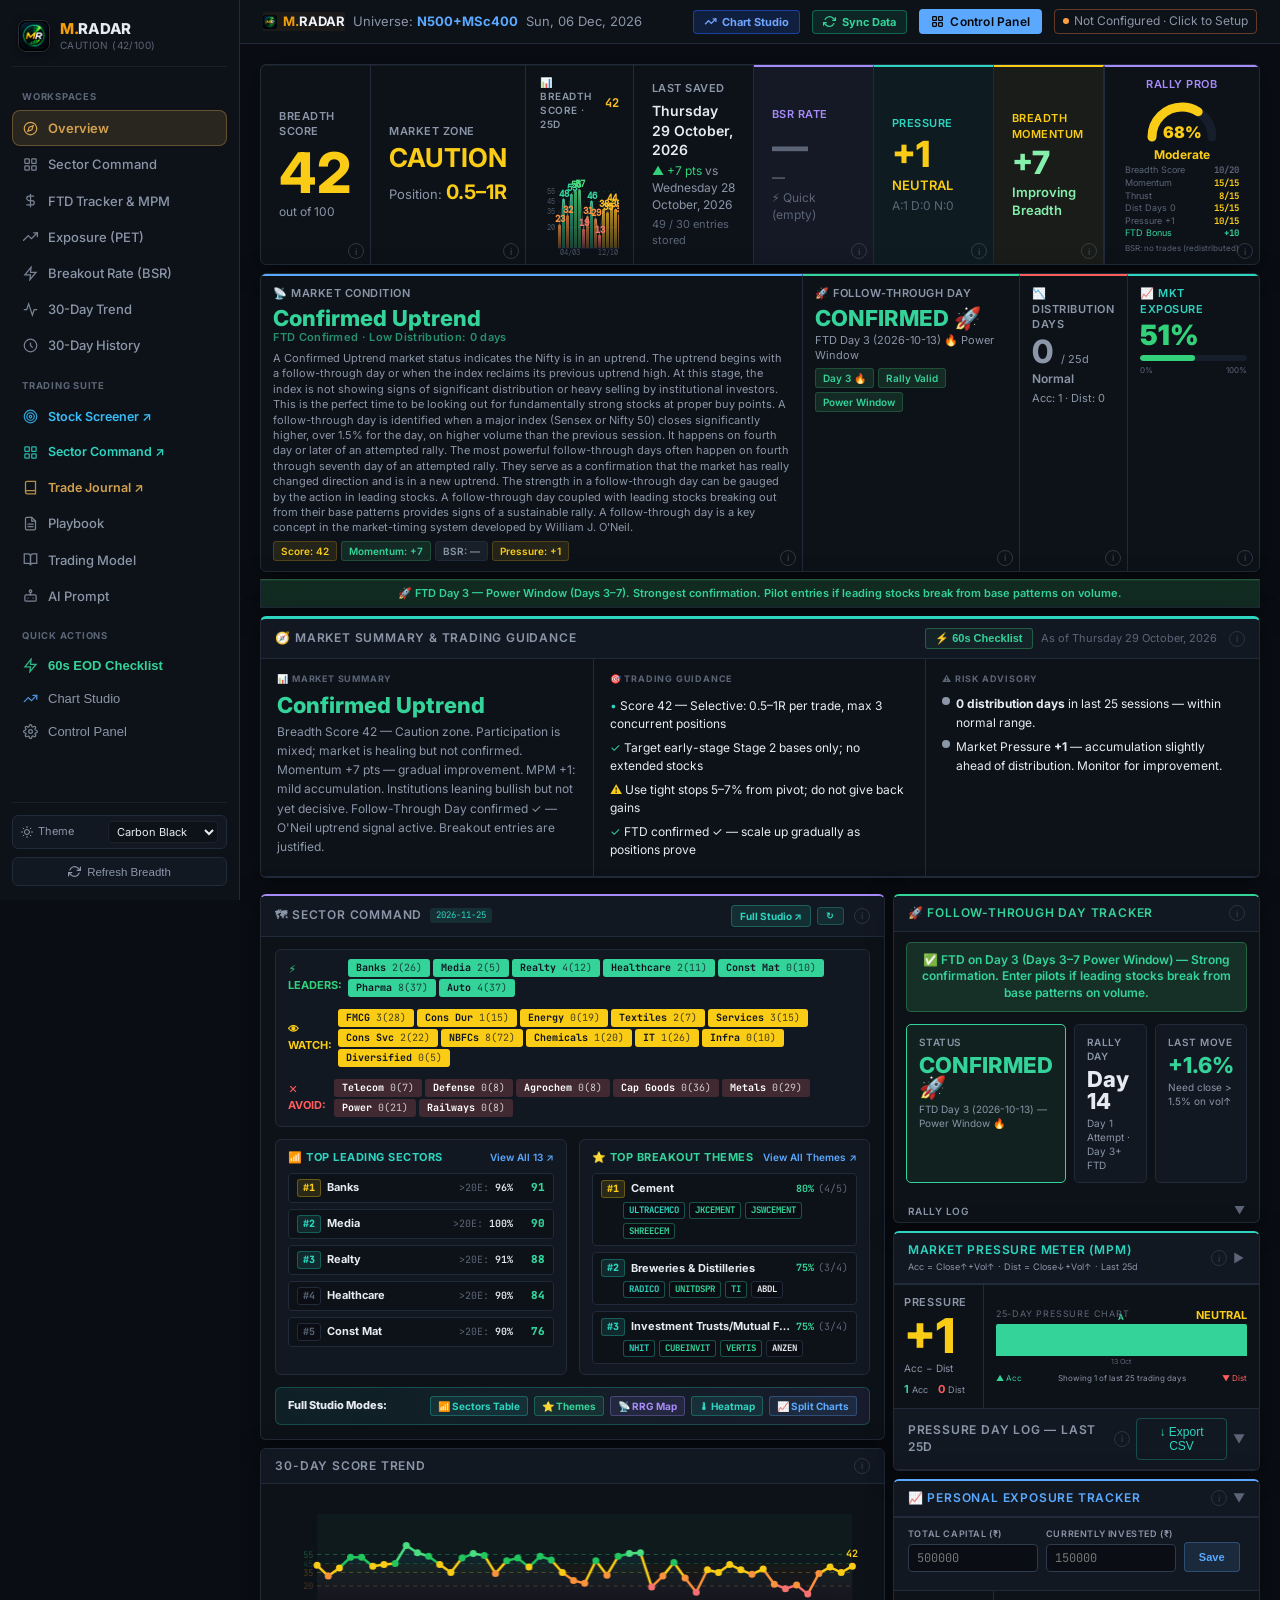
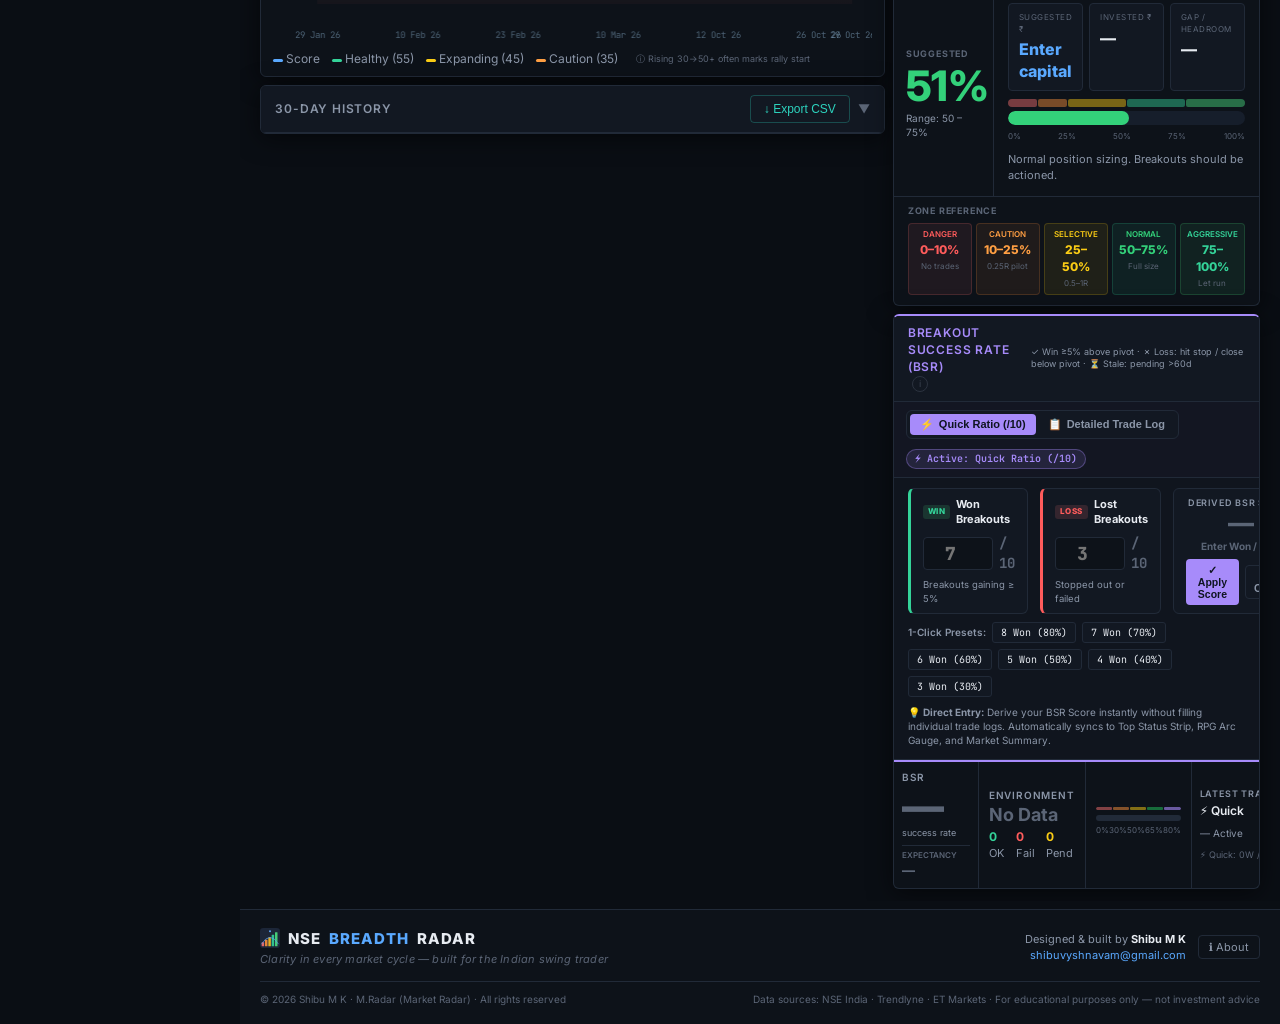
==== commit e6c60bf8: "updated" ====
--- a/index.html
+++ b/index.html
@@ -1503,6 +1503,31 @@
             <path d="M20.49 15a9 9 0 1 1-2.12-9.36L23 10" />
           </svg>
         </button>
+
+        <!-- Fullscreen button (TV style) -->
+        <button id="max-chart-fullscreen-btn" onclick="toggleMaxChartFullscreen()" class="tv-header-icon-btn"
+          title="Fullscreen mode">
+          <svg id="max-chart-fullscreen-icon" width="16" height="16" viewBox="0 0 24 24" fill="none"
+            stroke="currentColor" stroke-width="2" stroke-linecap="round" stroke-linejoin="round">
+            <path d="M8 3H5a2 2 0 0 0-2 2v3" />
+            <path d="M21 8V5a2 2 0 0 0-2-2h-3" />
+            <path d="M3 16v3a2 2 0 0 0 2 2h3" />
+            <path d="M16 21h3a2 2 0 0 0 2-2v-3" />
+          </svg>
+        </button>
+
+        <!-- Snapshot button (TV style) -->
+        <button id="max-chart-snapshot-btn" onclick="toggleMaxChartSnapshotMenu(event)" class="tv-header-icon-btn"
+          title="Take a snapshot">
+          <svg width="16" height="16" viewBox="0 0 24 24" fill="none" stroke="currentColor" stroke-width="1.9"
+            stroke-linecap="round" stroke-linejoin="round">
+            <path d="M23 19a2 2 0 0 1-2 2H3a2 2 0 0 1-2-2V8a2 2 0 0 1 2-2h4l2-3h6l2 3h4a2 2 0 0 1 2 2z" />
+            <circle cx="12" cy="13" r="4" />
+          </svg>
+        </button>
+
+        <!-- Divider -->
+        <div style="width:1px;height:18px;background:var(--border);flex-shrink:0;"></div>
 
         <!-- Close -->
         <button onclick="closeMaximizedChart()"
@@ -1617,6 +1642,27 @@
               </svg>
             </button>
             <div style="height:1px;background:#2a2e39;margin:4px 3px;"></div>
+            <button id="draw-tool-magnet" class="tv-draw-btn" onclick="toggleDrawMagnetMode()" title="Magnet Mode (Snap to OHLC)">
+              <svg width="14" height="14" viewBox="0 0 24 24" fill="none" stroke="currentColor" stroke-width="2.1">
+                <path d="M6 15v-5a6 6 0 1 1 12 0v5" />
+                <line x1="6" y1="15" x2="6" y2="19" />
+                <line x1="18" y1="15" x2="18" y2="19" />
+                <line x1="4" y1="15" x2="8" y2="15" />
+                <line x1="16" y1="15" x2="20" y2="15" />
+              </svg>
+            </button>
+            <button class="tv-draw-btn" onclick="undoChartDrawing()" title="Undo (Ctrl+Z)">
+              <svg width="13" height="13" viewBox="0 0 24 24" fill="none" stroke="currentColor" stroke-width="2.2">
+                <path d="M9 14L4 9l5-5" />
+                <path d="M4 9h10.5a5.5 5.5 0 0 1 5.5 5.5v0a5.5 5.5 0 0 1-5.5 5.5H11" />
+              </svg>
+            </button>
+            <button class="tv-draw-btn" onclick="redoChartDrawing()" title="Redo (Ctrl+Y)">
+              <svg width="13" height="13" viewBox="0 0 24 24" fill="none" stroke="currentColor" stroke-width="2.2">
+                <path d="M15 14l5-5-5-5" />
+                <path d="M20 9H9.5A5.5 5.5 0 0 0 4 14.5v0A5.5 5.5 0 0 0 9.5 20H13" />
+              </svg>
+            </button>
             <button class="tv-draw-btn" onclick="clearChartDrawings()" title="Clear Drawings">
               <svg width="13" height="13" viewBox="0 0 24 24" fill="none" stroke="currentColor" stroke-width="2.3">
                 <polyline points="3 6 5 6 21 6" />
@@ -1715,6 +1761,35 @@
         </div>
         <div id="max-chart-table-container"
           style="flex-shrink:0;background:var(--bg3);border-top:1px solid var(--border);"></div>
+        <!-- Snapshot Dropdown Menu (TV style) -->
+        <div id="max-chart-snapshot-menu" class="tv-snapshot-menu" style="display:none;" onclick="event.stopPropagation()">
+          <button class="tv-snapshot-item" onclick="maxChartSnapshotAction('download')">
+            <svg width="14" height="14" viewBox="0 0 24 24" fill="none" stroke="currentColor" stroke-width="2"
+              stroke-linecap="round" stroke-linejoin="round">
+              <path d="M21 15v4a2 2 0 0 1-2 2H5a2 2 0 0 1-2-2v-4" />
+              <polyline points="7 10 12 15 17 10" />
+              <line x1="12" y1="15" x2="12" y2="3" />
+            </svg>
+            <span>Download image</span>
+          </button>
+          <button class="tv-snapshot-item" onclick="maxChartSnapshotAction('copy')">
+            <svg width="14" height="14" viewBox="0 0 24 24" fill="none" stroke="currentColor" stroke-width="2"
+              stroke-linecap="round" stroke-linejoin="round">
+              <rect x="9" y="9" width="13" height="13" rx="2" ry="2" />
+              <path d="M5 15H4a2 2 0 0 1-2-2V4a2 2 0 0 1 2-2h9a2 2 0 0 1 2 2v1" />
+            </svg>
+            <span>Copy image</span>
+          </button>
+          <button class="tv-snapshot-item" onclick="maxChartSnapshotAction('open')">
+            <svg width="14" height="14" viewBox="0 0 24 24" fill="none" stroke="currentColor" stroke-width="2"
+              stroke-linecap="round" stroke-linejoin="round">
+              <path d="M18 13v6a2 2 0 0 1-2 2H5a2 2 0 0 1-2-2V8a2 2 0 0 1 2-2h6" />
+              <polyline points="15 3 21 3 21 9" />
+              <line x1="10" y1="14" x2="21" y2="3" />
+            </svg>
+            <span>Open image in new tab</span>
+          </button>
+        </div>
         <!-- TradingView Precise Coordinates & Style Settings Modal -->
         <div id="tv-coords-dialog"
           style="display:none;position:fixed;top:50%;left:50%;transform:translate(-50%,-50%);z-index:99999;background:#1e222d;border:1px solid #363c4e;border-radius:10px;box-shadow:0 20px 48px rgba(0,0,0,0.85);width:420px;max-width:94vw;max-height:90vh;color:#f0f3fa;font-family:-apple-system,BlinkMacSystemFont,'Trebuchet MS',sans-serif;padding:16px;box-sizing:border-box;">
--- a/index.css
+++ b/index.css
@@ -1364,6 +1364,71 @@
   background: rgba(45, 212, 191, 0.1)
 }
 
+.tv-header-icon-btn {
+  display: inline-flex;
+  align-items: center;
+  justify-content: center;
+  width: 28px;
+  height: 28px;
+  background: transparent;
+  border: 1px solid transparent;
+  color: #b2b5be;
+  border-radius: 4px;
+  cursor: pointer;
+  flex-shrink: 0;
+  padding: 0;
+  transition: color 0.15s, background-color 0.15s, border-color 0.15s;
+}
+
+.tv-header-icon-btn:hover {
+  color: #f0f3fa;
+  background: rgba(255, 255, 255, 0.06);
+  border-color: rgba(255, 255, 255, 0.08);
+}
+
+.tv-header-icon-btn.active {
+  color: var(--teal);
+  background: rgba(45, 212, 191, 0.12);
+  border-color: rgba(45, 212, 191, 0.3);
+}
+
+.tv-snapshot-menu {
+  position: fixed;
+  z-index: 99999;
+  min-width: 190px;
+  background: #1e222d;
+  border: 1px solid #363c4e;
+  border-radius: 6px;
+  padding: 4px;
+  box-shadow: 0 12px 28px rgba(0, 0, 0, 0.75);
+  display: flex;
+  flex-direction: column;
+  gap: 2px;
+}
+
+.tv-snapshot-item {
+  display: flex;
+  align-items: center;
+  gap: 9px;
+  width: 100%;
+  padding: 8px 10px;
+  background: transparent;
+  border: none;
+  border-radius: 4px;
+  color: #d1d4dc;
+  font-family: -apple-system, BlinkMacSystemFont, 'Trebuchet MS', sans-serif;
+  font-size: 12px;
+  font-weight: 500;
+  text-align: left;
+  cursor: pointer;
+  transition: background-color 0.12s, color 0.12s;
+}
+
+.tv-snapshot-item:hover {
+  background: #2a2e39;
+  color: #ffffff;
+}
+
 .max-suggest-box {
   position: absolute;
   top: 100%;
@@ -5896,9 +5961,12 @@
 
 
 /* ── TRADINGVIEW STYLE FLOATING EPS & SALES TABLE ── */
+.win-hud-mobile-bar {
+  display: none;
+}
 .tv-floating-table {
   position: absolute;
-  bottom: 30px;
+  bottom: 135px;
   right: 65px;
   z-index: 20;
   background: rgba(18, 22, 32, 0.90);
@@ -7393,11 +7461,43 @@
     width: 26px !important;
     height: 26px !important;
   }
+  .win-hud-mobile-bar {
+    display: flex;
+    align-items: center;
+    justify-content: space-between;
+    padding: 4px 10px;
+    background: #111622;
+    border-bottom: 1px solid rgba(255, 255, 255, 0.06);
+    font-size: 10px;
+    color: #94a3b8;
+    cursor: pointer;
+  }
+  .win-hud-wrap.hud-mobile-collapsed .win-hud-row {
+    display: none !important;
+  }
+  .win-hud-row {
+    flex-wrap: nowrap !important;
+    overflow-x: auto !important;
+    -webkit-overflow-scrolling: touch;
+    scrollbar-width: none;
+    padding: 3px 8px !important;
+    gap: 6px !important;
+  }
+  .win-hud-row::-webkit-scrollbar {
+    display: none;
+  }
+  .win-hud-items {
+    flex-wrap: nowrap !important;
+    white-space: nowrap !important;
+    gap: 6px !important;
+  }
   .tv-floating-table {
-    bottom: 24px !important;
-    right: 8px !important;
-    font-size: 8.5px !important;
-    max-width: 220px !important;
+    bottom: 65px !important;
+    right: 6px !important;
+    font-size: 8px !important;
+    max-width: 190px !important;
+    transform: scale(0.88);
+    transform-origin: bottom right;
   }
   .scc-dash-top-grid {
     grid-template-columns: 1fr !important;
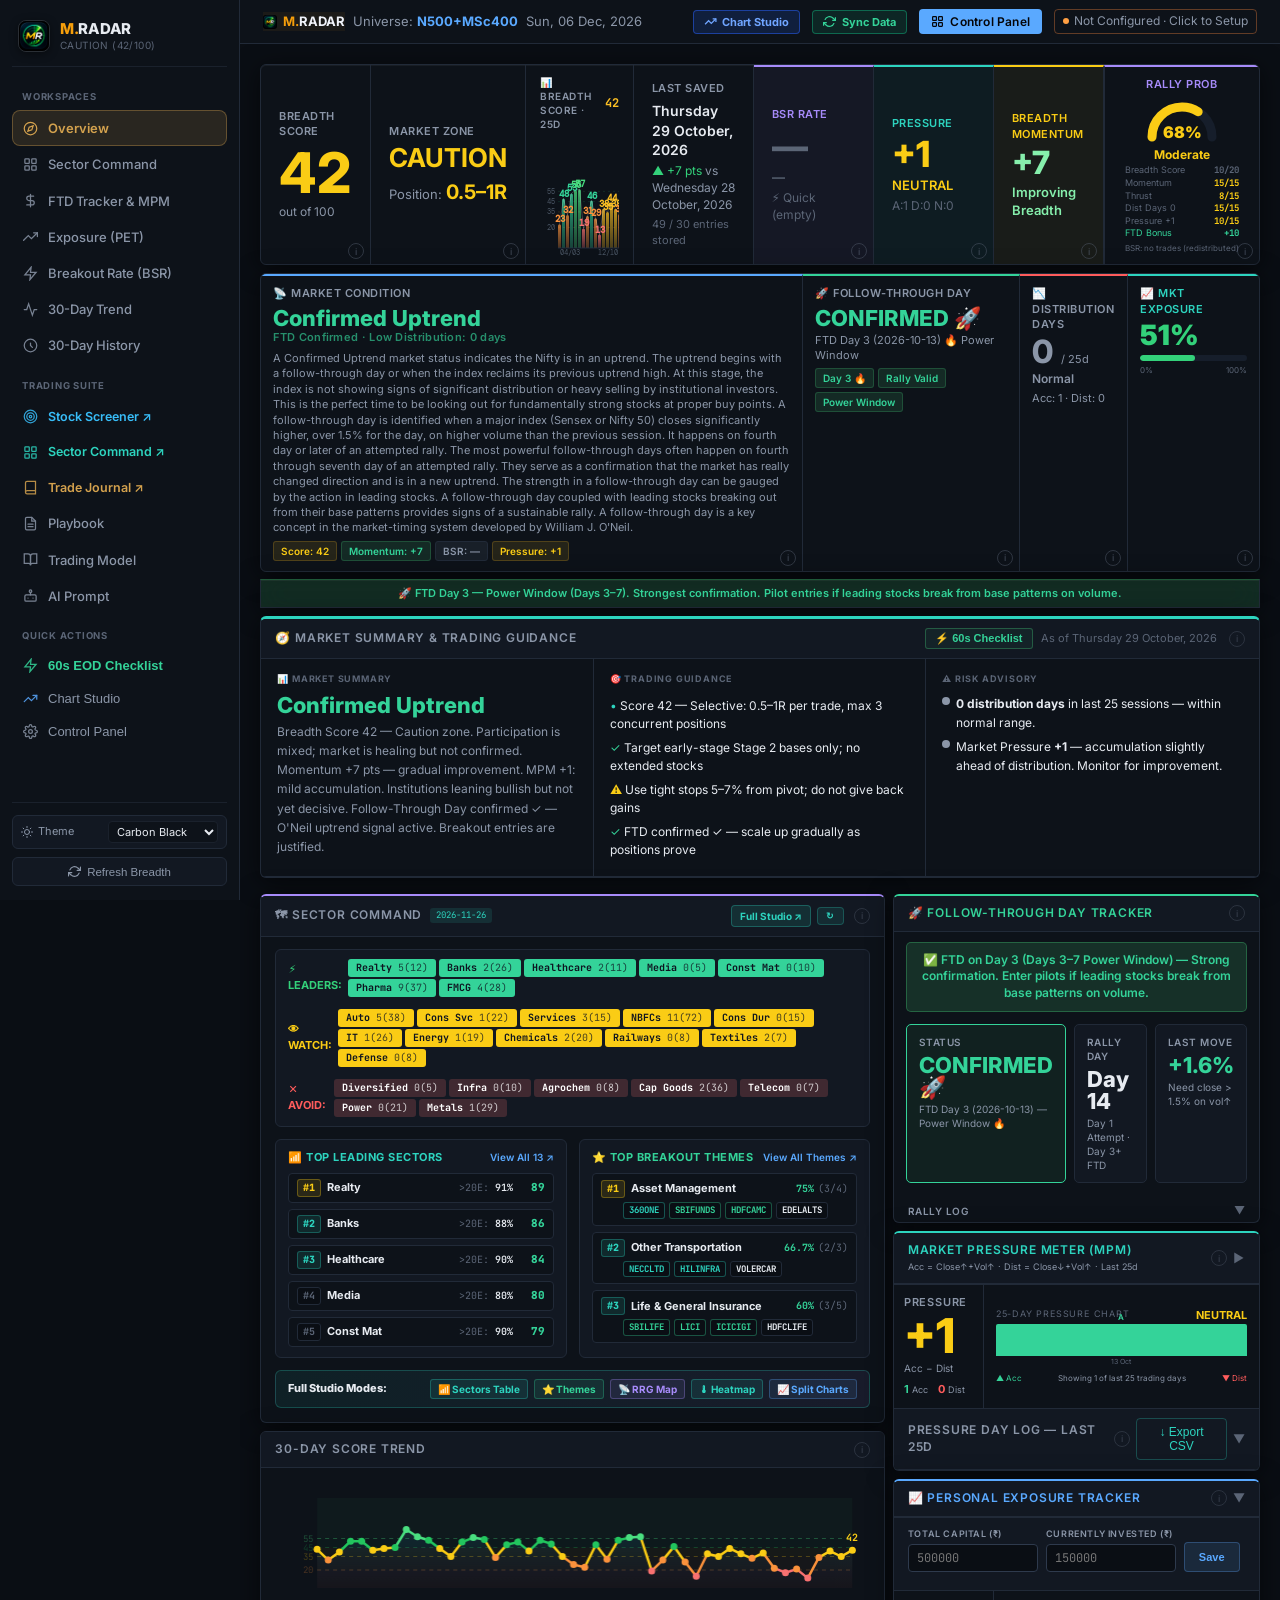
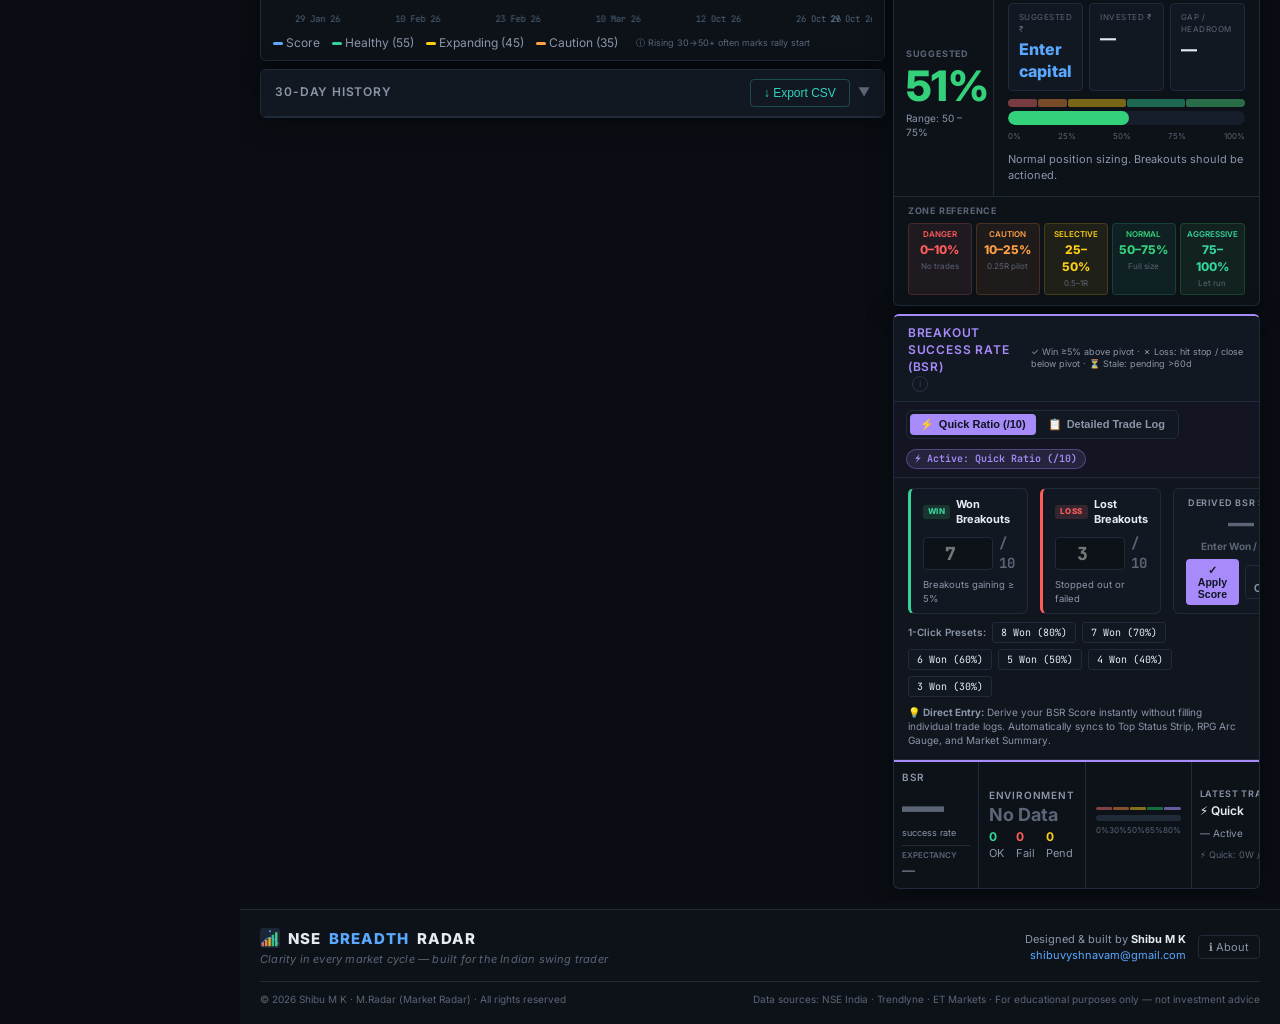
==== commit 6583e3ba: "major" ====
--- a/index.html
+++ b/index.html
@@ -1301,6 +1301,8 @@
   <script src="screener_stocks.js"></script>
   <script src="radar_fundamentals.js"></script>
   <script src="radar_themes.js"></script>
+  <script src="chart_core.js?v=1.0.0"></script>
+  <script src="chart_draw.js?v=1.0.0"></script>
   <script src="index.js?v=3.1.9"></script>
 
   <div id="sector-drill-overlay"
@@ -1432,13 +1434,8 @@
         <!-- Divider -->
         <div style="width:1px;height:20px;background:var(--border);flex-shrink:0;"></div>
 
-        <!-- Company + sector (truncated) -->
-        <div id="max-chart-company"
-          style="font-size:11px;color:var(--sub);display:flex;align-items:center;gap:5px;min-width:0;flex:1;overflow:hidden;">
-          —</div>
-
-        <!-- Stats -->
-        <span id="max-chart-stats" style="font-size:11px;color:var(--dim);white-space:nowrap;flex-shrink:0;">—</span>
+        <!-- MarketSmith 4-Score Ratings (inline in header, zero chart space lost) -->
+        <div id="max-chart-ms-bar" class="ms-ratings-bar inline" style="display:none;"></div>
 
         <!-- Divider -->
         <div style="width:1px;height:20px;background:var(--border);flex-shrink:0;"></div>
--- a/index.css
+++ b/index.css
@@ -1429,6 +1429,145 @@
   color: #ffffff;
 }
 
+/* ── MARKETSMITH 4-SCORE RATINGS BAR ── */
+.ms-ratings-bar {
+  flex-shrink: 0;
+  display: flex;
+  align-items: center;
+  gap: 18px;
+  padding: 5px 14px;
+  background: #0c1018;
+  border-bottom: 1px solid var(--border);
+  overflow-x: auto;
+  scrollbar-width: none;
+}
+
+.ms-ratings-bar::-webkit-scrollbar {
+  display: none;
+}
+
+.ms-rating-item {
+  display: flex;
+  flex-direction: column;
+  gap: 2px;
+  min-width: 112px;
+  flex-shrink: 0;
+}
+
+.ms-rating-label {
+  font-size: 9px;
+  font-weight: 600;
+  color: #8b949e;
+  letter-spacing: 0.2px;
+  line-height: 1.1;
+}
+
+.ms-rating-val {
+  font-size: 11px;
+  font-weight: 800;
+  font-family: var(--mono);
+  letter-spacing: 0.3px;
+  line-height: 1.2;
+}
+
+.ms-rating-track {
+  width: 100%;
+  height: 3px;
+  background: rgba(255, 255, 255, 0.08);
+  border-radius: 2px;
+  overflow: hidden;
+  margin-top: 1px;
+}
+
+.ms-rating-fill {
+  height: 100%;
+  border-radius: 2px;
+  transition: width 0.25s ease;
+}
+
+.ms-tone-great .ms-rating-val { color: #38bdf8; }
+.ms-tone-great .ms-rating-fill { background: #3b82f6; }
+
+.ms-tone-good .ms-rating-val { color: #60a5fa; }
+.ms-tone-good .ms-rating-fill { background: #3b82f6; }
+
+.ms-tone-fair .ms-rating-val { color: #94a3b8; }
+.ms-tone-fair .ms-rating-fill { background: #64748b; }
+
+.ms-tone-poor .ms-rating-val { color: #f87171; }
+.ms-tone-poor .ms-rating-fill { background: #ef4444; }
+
+.ms-ratings-meta {
+  margin-left: auto;
+  display: flex;
+  align-items: center;
+  gap: 8px;
+  flex-shrink: 0;
+  font-size: 10px;
+  color: #8b949e;
+}
+
+.ms-meta-pill {
+  padding: 2px 7px;
+  border-radius: 3px;
+  background: rgba(59, 130, 246, 0.1);
+  border: 1px solid rgba(59, 130, 246, 0.25);
+  color: #93c5fd;
+  font-weight: 700;
+  white-space: nowrap;
+}
+
+/* Compact variant for Watchlist & Sector Drilldown multi-chart cards */
+.ms-ratings-bar.compact {
+  gap: 10px;
+  padding: 3px 8px;
+  background: #0a0d14;
+}
+
+.ms-ratings-bar.compact .ms-rating-item {
+  min-width: 72px;
+  gap: 1px;
+}
+
+.ms-ratings-bar.compact .ms-rating-label {
+  font-size: 8px;
+}
+
+.ms-ratings-bar.compact .ms-rating-val {
+  font-size: 10px;
+}
+
+.ms-ratings-bar.compact .ms-rating-track {
+  height: 2px;
+}
+
+.ms-ratings-bar.compact .ms-ratings-meta {
+  display: none;
+}
+
+/* Inline header variant (zero vertical chart space lost) */
+.ms-ratings-bar.inline {
+  flex: 1;
+  min-width: 0;
+  background: transparent;
+  border-bottom: none;
+  padding: 0 4px;
+  gap: 14px;
+}
+
+.ms-ratings-bar.inline .ms-rating-item {
+  min-width: 88px;
+}
+
+.ms-ratings-bar.inline.compact {
+  gap: 8px;
+  padding: 0 2px;
+}
+
+.ms-ratings-bar.inline.compact .ms-rating-item {
+  min-width: 56px;
+}
+
 .max-suggest-box {
   position: absolute;
   top: 100%;
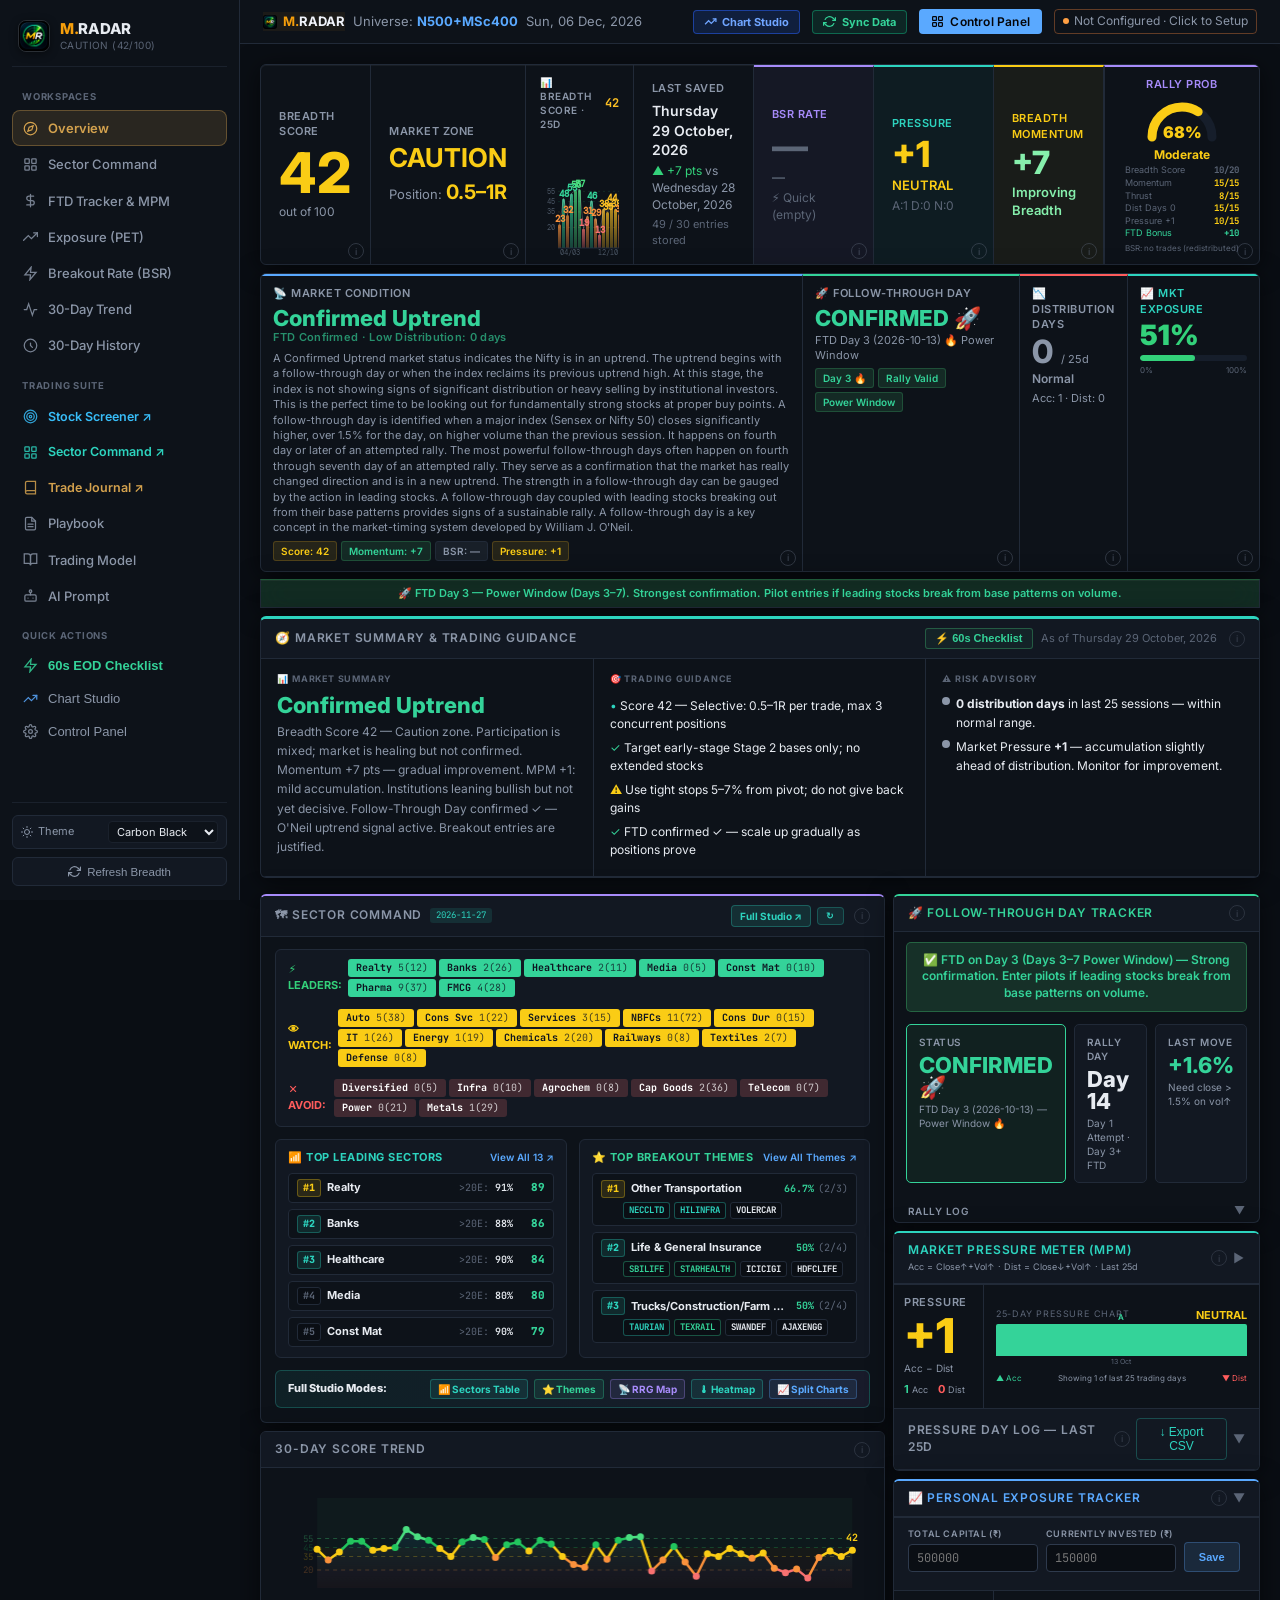
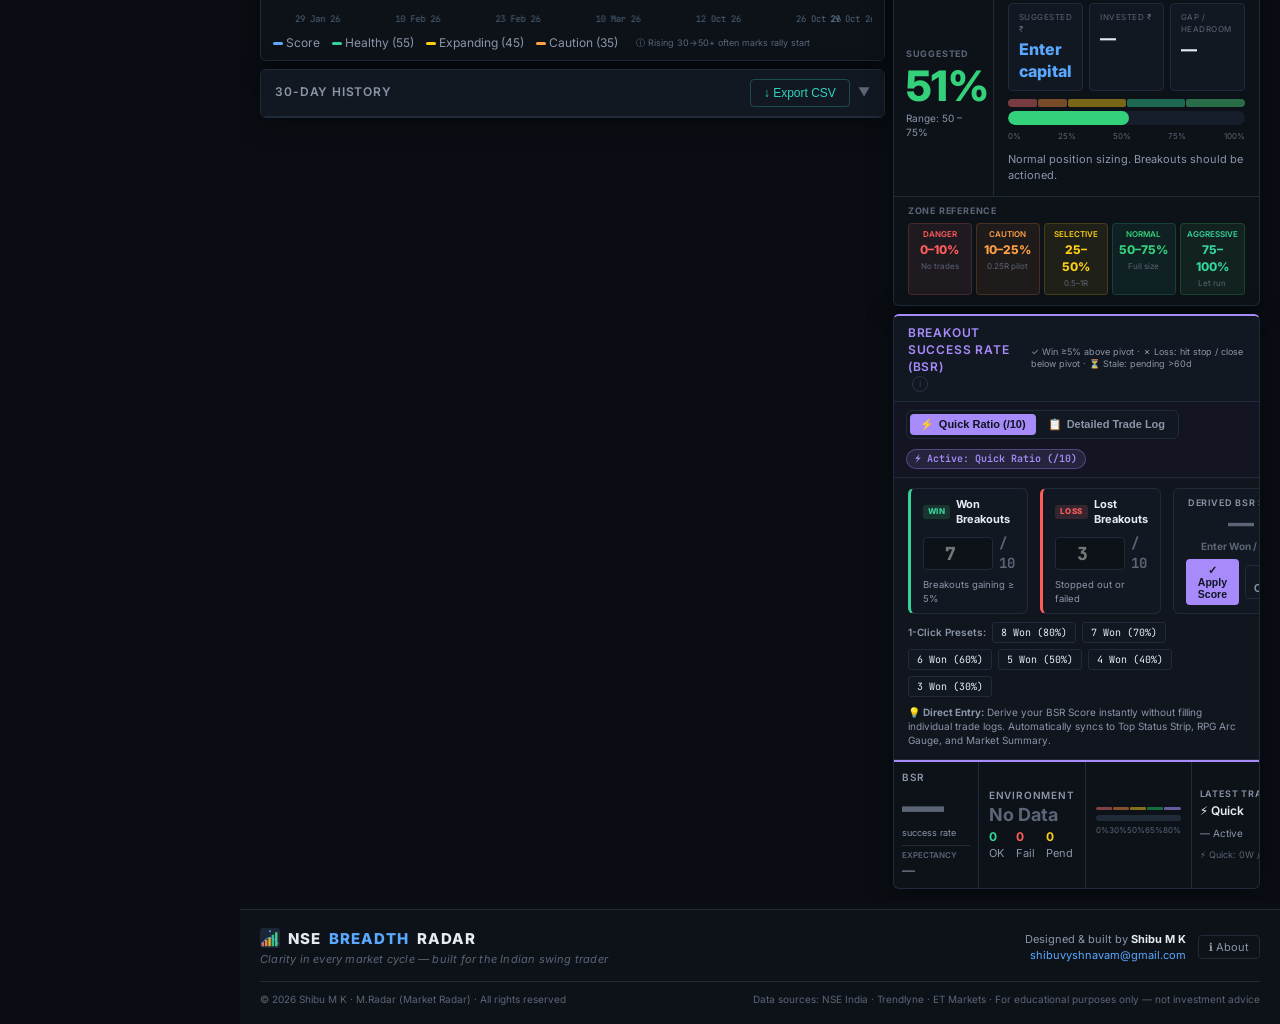
==== commit 24768ed3: "Charting: fix Sprint 1/2 defects, upgrade LightweightCharts to v5, unify the WIN indicator Sprint 1 " ====
--- a/index.html
+++ b/index.html
@@ -1561,7 +1561,19 @@
                 <polyline points="9 15 12 18 15 15" />
               </svg>
             </button>
-            <button id="draw-tool-ray_h" class="tv-draw-btn" onclick="setDrawingTool('ray_h')" title="Horizontal Ray">
+            <button id="draw-tool-hline" class="tv-draw-btn" onclick="setDrawingTool('hline')" title="Horizontal Line">
+            <svg width="13" height="13" viewBox="0 0 24 24" fill="none" stroke="currentColor" stroke-width="2.3">
+            <line x1="2" y1="12" x2="22" y2="12" />
+            <circle cx="12" cy="12" r="2.5" fill="currentColor" stroke="none" />
+            </svg>
+            </button>
+            <button id="draw-tool-vline" class="tv-draw-btn" onclick="setDrawingTool('vline')" title="Vertical Line">
+            <svg width="13" height="13" viewBox="0 0 24 24" fill="none" stroke="currentColor" stroke-width="2.3">
+            <line x1="12" y1="2" x2="12" y2="22" />
+            <circle cx="12" cy="12" r="2.5" fill="currentColor" stroke="none" />
+            </svg>
+            </button>
+                        <button id="draw-tool-ray_h" class="tv-draw-btn" onclick="setDrawingTool('ray_h')" title="Horizontal Ray">
               <svg width="13" height="13" viewBox="0 0 24 24" fill="none" stroke="currentColor" stroke-width="2.3">
                 <circle cx="5" cy="12" r="2.5" fill="currentColor" />
                 <line x1="7.5" y1="12" x2="22" y2="12" />
@@ -1606,7 +1618,14 @@
                 <circle cx="20" cy="19" r="2" fill="currentColor" />
               </svg>
             </button>
-            <button id="draw-tool-rect" class="tv-draw-btn" onclick="setDrawingTool('rect')" title="Rectangle">
+            <button id="draw-tool-channel" class="tv-draw-btn" onclick="setDrawingTool('channel')" title="Parallel Channel">
+            <svg width="13" height="13" viewBox="0 0 24 24" fill="none" stroke="currentColor" stroke-width="2.1">
+            <line x1="3" y1="18" x2="21" y2="6" />
+            <line x1="3" y1="22" x2="21" y2="10" />
+            <line x1="4" y1="14" x2="20" y2="4" stroke-dasharray="2 2" stroke-width="1.2" />
+            </svg>
+            </button>
+                        <button id="draw-tool-rect" class="tv-draw-btn" onclick="setDrawingTool('rect')" title="Rectangle">
               <svg width="13" height="13" viewBox="0 0 24 24" fill="none" stroke="currentColor" stroke-width="2.3">
                 <rect x="3" y="3" width="18" height="18" rx="2" />
               </svg>
@@ -1639,6 +1658,15 @@
               </svg>
             </button>
             <div style="height:1px;background:#2a2e39;margin:4px 3px;"></div>
+            <div style="height:1px;background:#2a2e39;margin:4px 3px;"></div>
+<button id="win-btn-eps" class="tv-draw-btn tv-osc-btn" onclick="winToggleEpsPane()" title="Quarterly EPS / Sales Growth pane">
+              <svg width="14" height="14" viewBox="0 0 24 24" fill="none" stroke="currentColor" stroke-width="2.1">
+                <line x1="2" y1="21" x2="22" y2="21" />
+                <rect x="4" y="12" width="3.2" height="7" fill="currentColor" stroke="none" opacity="0.85" />
+                <rect x="10.4" y="7" width="3.2" height="12" fill="currentColor" stroke="none" opacity="0.85" />
+                <rect x="16.8" y="9" width="3.2" height="10" fill="currentColor" stroke="none" opacity="0.85" />
+              </svg>
+            </button>
             <button id="draw-tool-magnet" class="tv-draw-btn" onclick="toggleDrawMagnetMode()" title="Magnet Mode (Snap to OHLC)">
               <svg width="14" height="14" viewBox="0 0 24 24" fill="none" stroke="currentColor" stroke-width="2.1">
                 <path d="M6 15v-5a6 6 0 1 1 12 0v5" />
@@ -1647,6 +1675,16 @@
                 <line x1="4" y1="15" x2="8" y2="15" />
                 <line x1="16" y1="15" x2="20" y2="15" />
               </svg>
+            </button>
+            <button id="draw-tool-objects" class="tv-draw-btn" onclick="toggleDrawingObjectList(event)" title="Object List">
+            <svg width="13" height="13" viewBox="0 0 24 24" fill="none" stroke="currentColor" stroke-width="2.2">
+            <line x1="8" y1="6" x2="21" y2="6" />
+            <line x1="8" y1="12" x2="21" y2="12" />
+            <line x1="8" y1="18" x2="21" y2="18" />
+            <circle cx="3.5" cy="6" r="1.4" fill="currentColor" stroke="none" />
+            <circle cx="3.5" cy="12" r="1.4" fill="currentColor" stroke="none" />
+            <circle cx="3.5" cy="18" r="1.4" fill="currentColor" stroke="none" />
+            </svg>
             </button>
             <button class="tv-draw-btn" onclick="undoChartDrawing()" title="Undo (Ctrl+Z)">
               <svg width="13" height="13" viewBox="0 0 24 24" fill="none" stroke="currentColor" stroke-width="2.2">
--- a/index.css
+++ b/index.css
@@ -6222,6 +6222,134 @@
   color: #2962ff;
 }
 
+/* ── DRAWING OBJECT LIST PANEL ── */
+.tv-object-list {
+  position: absolute;
+  right: 8px;
+  top: 8px;
+  z-index: 44;
+  width: 232px;
+  max-height: calc(100% - 16px);
+  display: flex;
+  flex-direction: column;
+  background: #1e222d;
+  border: 1px solid #363c4e;
+  border-radius: 6px;
+  box-shadow: 0 10px 28px rgba(0, 0, 0, 0.6);
+  font-family: -apple-system, BlinkMacSystemFont, 'Trebuchet MS', Roboto, sans-serif;
+  font-size: 11px;
+  color: #d1d4dc;
+  user-select: none;
+  overflow: hidden;
+}
+
+.tv-object-list-head {
+  display: flex;
+  align-items: center;
+  gap: 6px;
+  padding: 6px 8px;
+  border-bottom: 1px solid #2a2e39;
+  font-weight: 600;
+  font-size: 11px;
+  letter-spacing: 0.3px;
+  text-transform: uppercase;
+  color: #9aa3b8;
+  flex-shrink: 0;
+}
+
+.tv-object-list-count {
+  background: #2a2e39;
+  color: #d1d4dc;
+  border-radius: 8px;
+  padding: 0 6px;
+  font-size: 10px;
+  font-weight: 700;
+}
+
+.tv-object-list-x {
+  margin-left: auto;
+  background: transparent;
+  border: none;
+  color: #787b86;
+  cursor: pointer;
+  font-size: 11px;
+  padding: 0 2px;
+  line-height: 1;
+}
+
+.tv-object-list-x:hover { color: #f0f3fa; }
+
+.tv-object-list-body {
+  overflow-y: auto;
+  overflow-x: hidden;
+  padding: 3px;
+  scrollbar-width: thin;
+}
+
+.tv-object-list-empty {
+  padding: 12px 8px;
+  color: #787b86;
+  font-size: 11px;
+  text-align: center;
+}
+
+.tv-object-row {
+  display: flex;
+  align-items: center;
+  gap: 6px;
+  padding: 4px 5px;
+  border-radius: 4px;
+  cursor: pointer;
+  border: 1px solid transparent;
+}
+
+.tv-object-row:hover { background: rgba(255, 255, 255, 0.06); }
+
+.tv-object-row.active {
+  background: rgba(41, 98, 255, 0.18);
+  border-color: #2962ff;
+}
+
+.tv-object-row.hidden-obj { opacity: 0.45; }
+
+.tv-object-swatch {
+  width: 8px;
+  height: 8px;
+  border-radius: 2px;
+  flex-shrink: 0;
+}
+
+.tv-object-label {
+  flex: 1;
+  min-width: 0;
+  overflow: hidden;
+  text-overflow: ellipsis;
+  white-space: nowrap;
+}
+
+.tv-object-sub {
+  display: block;
+  font-style: normal;
+  font-size: 10px;
+  color: #787b86;
+  overflow: hidden;
+  text-overflow: ellipsis;
+}
+
+.tv-object-act {
+  background: transparent;
+  border: none;
+  color: #787b86;
+  cursor: pointer;
+  font-size: 10px;
+  padding: 0 2px;
+  line-height: 1;
+  flex-shrink: 0;
+}
+
+.tv-object-act:hover { color: #f0f3fa; }
+.tv-object-act.del:hover { color: #ef4444; }
+
 /* ── TRADINGVIEW DRAWING CUSTOMIZATION FLOATING TOOLBAR ── */
 .tv-drawing-float-bar {
   position: absolute;
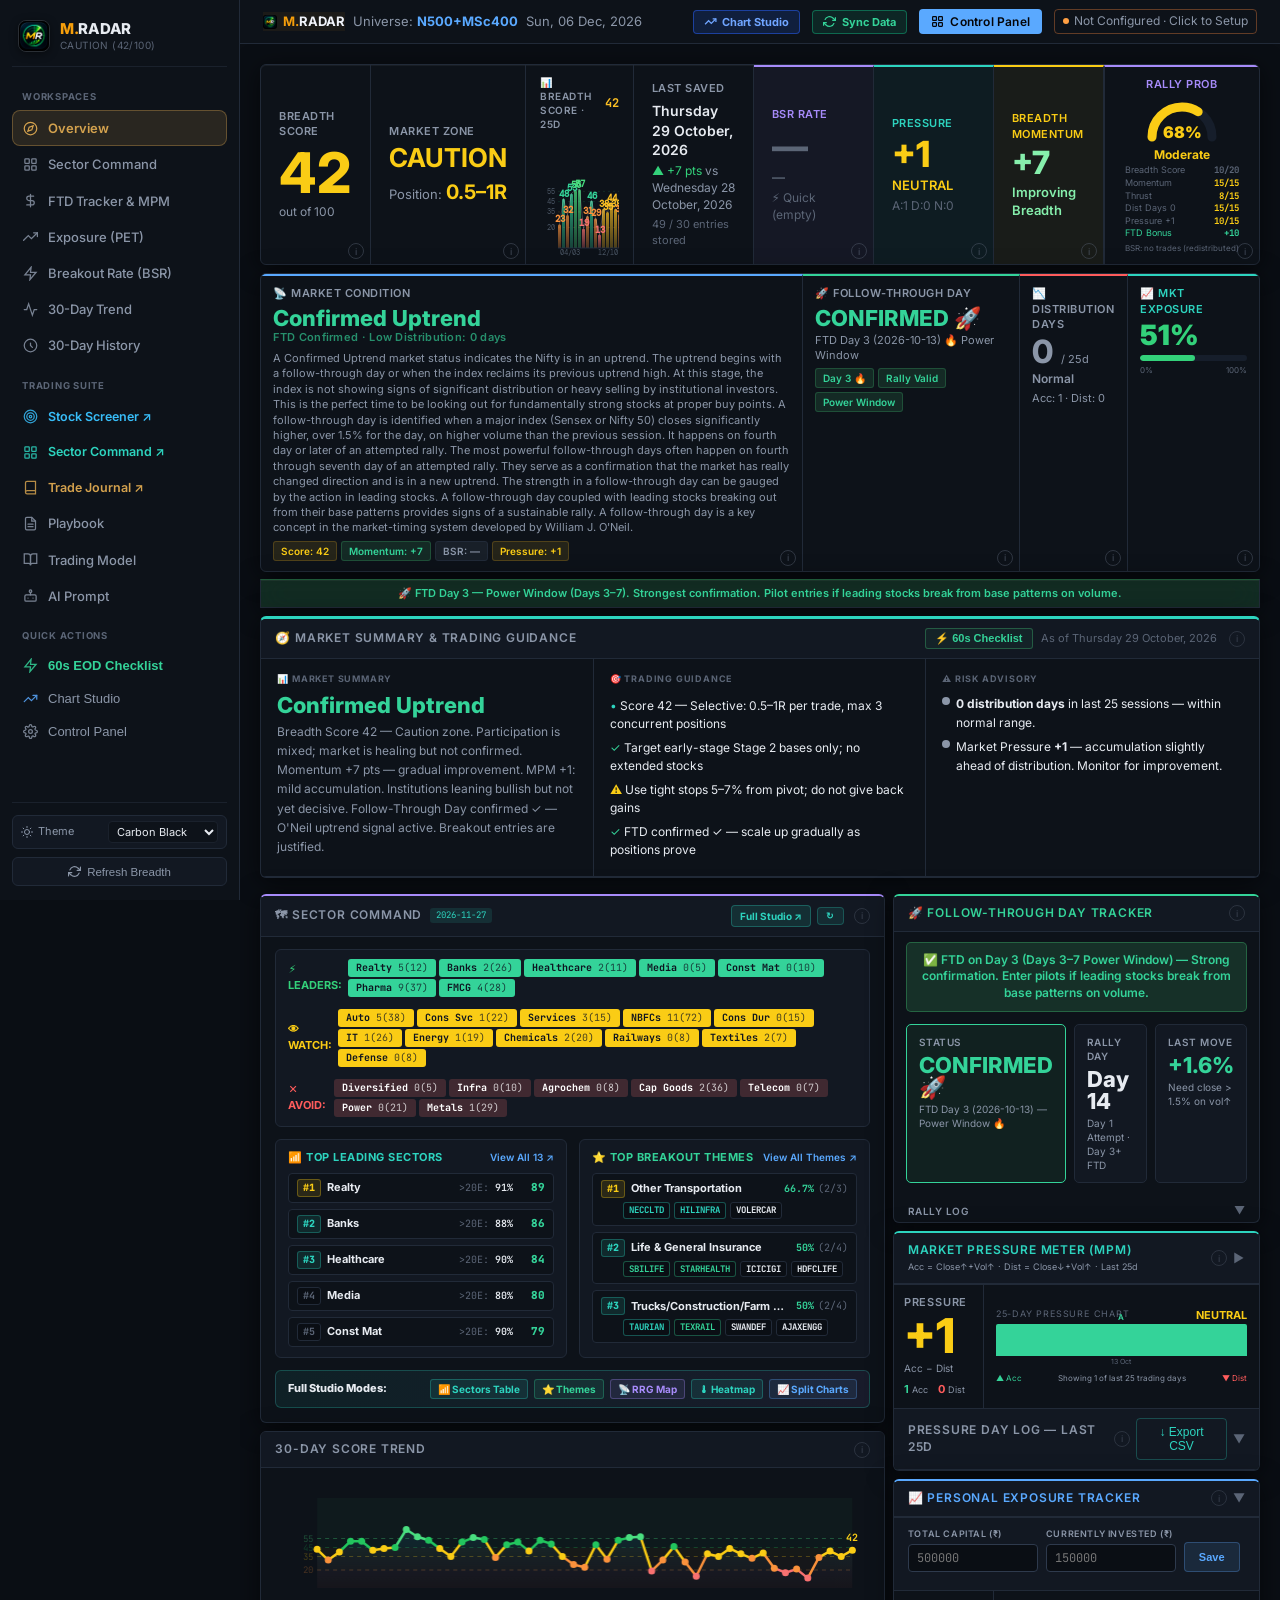
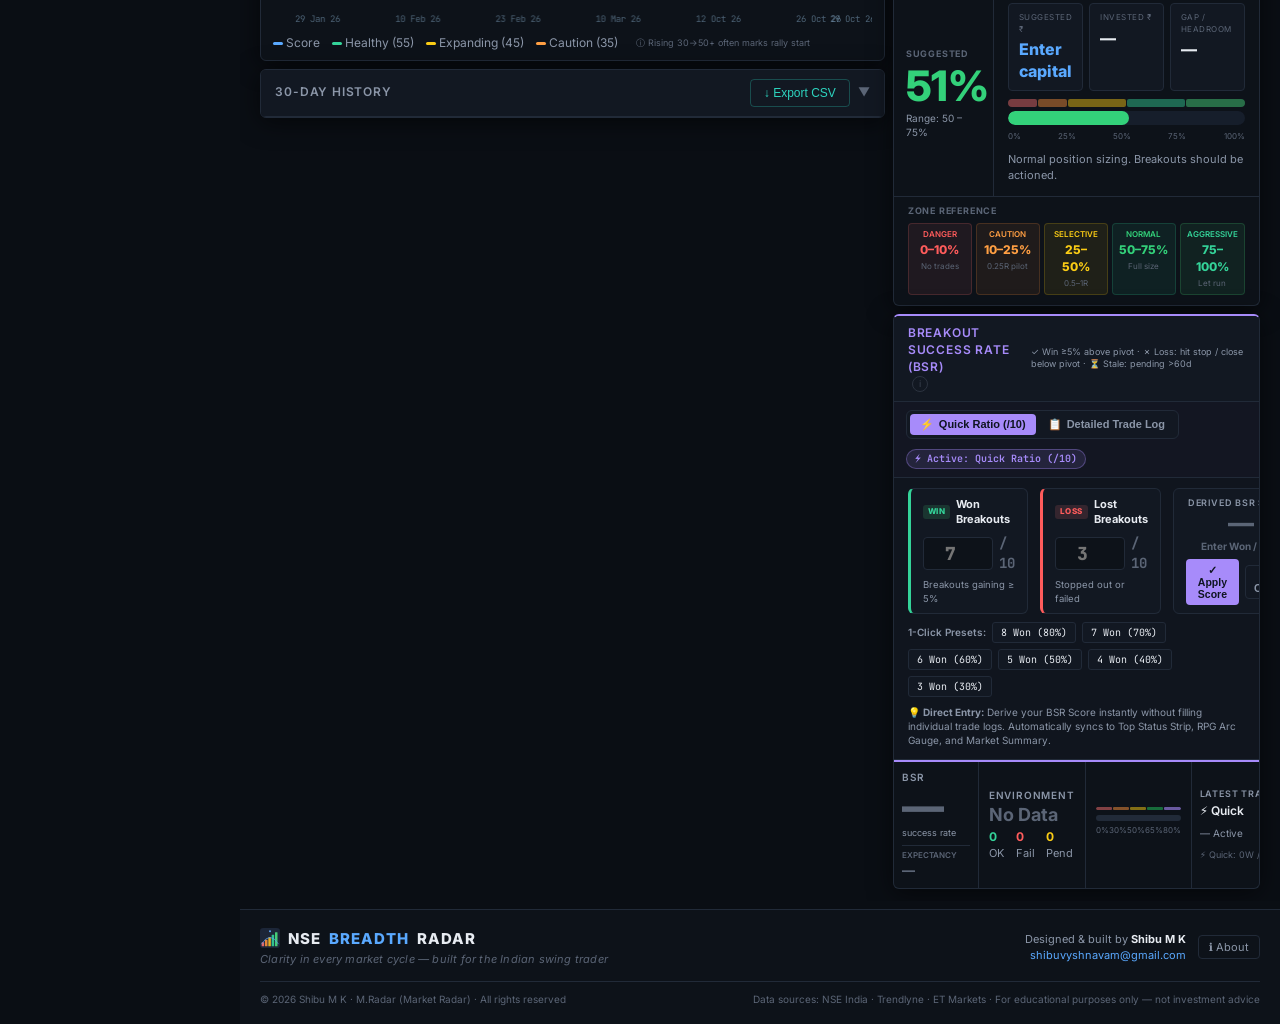
==== commit 8349be81: "updated" ====
--- a/index.html
+++ b/index.html
@@ -1378,159 +1378,169 @@
   <div id="chart-max-overlay" onclick="if(event.target===this)closeMaximizedChart()">
     <div id="chart-max-content" onclick="event.stopPropagation()">
 
-      <!-- ── Single-row header (wraps to 2 rows only on mobile) ── -->
+      <!-- ── Single-row header on desktop; 2-row (primary + scrollable controls) on mobile ── -->
       <div id="chart-max-header"
         style="flex-shrink:0;display:flex;align-items:center;gap:8px;padding:6px 12px;border-bottom:1px solid var(--border);flex-wrap:wrap;min-height:44px;background:var(--bg3);">
 
-        <!-- Symbol -->
-        <span id="max-chart-symbol"
-          style="font-family:var(--disp);font-size:20px;font-weight:800;color:var(--teal);line-height:1;white-space:nowrap;">—</span>
-
-        <!-- TV button -->
-        <a id="max-chart-tv-link" href="javascript:void(0)"
-          onclick="var sym=document.getElementById('max-chart-symbol').textContent.trim();if(sym&&sym!=='—')window.open('https://www.tradingview.com/chart/?symbol=NSE%3A'+encodeURIComponent(sym),'_blank');"
-          style="display:inline-flex;align-items:center;gap:4px;height:26px;padding:0 9px;font-size:12px;font-weight:700;color:var(--accent);text-decoration:none;border-radius:4px;border:1px solid rgba(91,163,245,.35);background:rgba(91,163,245,.10);white-space:nowrap;flex-shrink:0;cursor:pointer;">
-          <svg width="12" height="12" viewBox="0 0 24 24" fill="none" stroke="currentColor" stroke-width="2.5"
-            stroke-linecap="round" stroke-linejoin="round">
-            <polyline points="22 7 13.5 15.5 8.5 10.5 2 17" />
-            <polyline points="16 7 22 7 22 13" />
-          </svg>
-          TV
-        </a>
-
-        <!-- MS button -->
-        <a id="max-chart-ms-link" href="javascript:void(0)"
-          onclick="var sym=document.getElementById('max-chart-symbol').textContent.trim();if(sym&&sym!=='—')window.open('https://marketsmithindia.com/mstool/eval/'+sym.toLowerCase()+'/evaluation.jsp#/','_blank');"
-          style="display:inline-flex;align-items:center;gap:4px;height:26px;padding:0 9px;font-size:12px;font-weight:700;color:#f59e0b;text-decoration:none;border-radius:4px;border:1px solid rgba(245,158,11,.35);background:rgba(245,158,11,.10);white-space:nowrap;flex-shrink:0;cursor:pointer;">
-          <svg width="12" height="12" viewBox="0 0 24 24" fill="none" stroke="currentColor" stroke-width="2.5"
-            stroke-linecap="round" stroke-linejoin="round">
-            <circle cx="12" cy="12" r="10" />
-            <line x1="12" y1="8" x2="12" y2="12" />
-            <line x1="12" y1="16" x2="12.01" y2="16" />
-          </svg>
-          MS
-        </a>
-
-        <!-- Main WL button -->
-        <button id="max-chart-main-wl-btn" onclick="maxChartToggleMainWl()" class="tv-shortlist-btn"
-          title="Add active stock to Main Watchlist (Press 'W' to toggle)"
-          style="color:#2dd4bf;border-color:rgba(45,212,191,0.35);font-size:11px;font-weight:700;padding:2px 8px;border-radius:4px;cursor:pointer;background:rgba(45,212,191,0.08);transition:all .15s ease;">
-          + Main WL
-        </button>
-
-        <!-- Shortlist toggle button -->
-        <button id="max-chart-shortlist-btn" onclick="maxChartToggleShortlist()" class="tv-shortlist-btn"
-          title="Toggle Shortlist (Press 'S' to toggle)">
-          ☆ Shortlist
-        </button>
-
-        <!-- Watchlist Sidebar Toggle (Mobile & Desktop) -->
-        <button id="max-chart-wl-toggle-btn" onclick="toggleMaxChartSidebar()" class="tv-shortlist-btn"
-          title="Toggle Watchlist Sidebar"
-          style="color:var(--teal);border-color:rgba(45,212,191,0.35);font-size:11px;font-weight:700;padding:2px 8px;border-radius:4px;cursor:pointer;background:rgba(45,212,191,0.08);transition:all .15s ease;">
-          📋 WL
-        </button>
-
-        <!-- Divider -->
-        <div style="width:1px;height:20px;background:var(--border);flex-shrink:0;"></div>
-
-        <!-- MarketSmith 4-Score Ratings (inline in header, zero chart space lost) -->
-        <div id="max-chart-ms-bar" class="ms-ratings-bar inline" style="display:none;"></div>
-
-        <!-- Divider -->
-        <div style="width:1px;height:20px;background:var(--border);flex-shrink:0;"></div>
-
-        <!-- TF select -->
-        <select id="max-chart-timeframe" onchange="maxChartChangeTimeframe(this.value)"
-          style="background:var(--bg4);border:1px solid var(--border);color:var(--text);font-size:11px;font-weight:600;padding:0 6px;border-radius:4px;outline:none;height:28px;cursor:pointer;flex-shrink:0;">
-          <option value="15m">15m</option>
-          <option value="1H">1H</option>
-          <option value="D" selected>D</option>
-          <option value="W">W</option>
-          <option value="M">M</option>
-        </select>
-
-        <!-- Layout select (Multi-Chart Layouts) -->
-        <div style="display:inline-flex;align-items:center;gap:4px;flex-shrink:0;">
-          <span style="font-size:10px;color:var(--dim);font-weight:600;">Layout:</span>
-          <select id="max-chart-layout-select" onchange="maxChartSetLayout(this.value)"
-            title="Layout Switcher (Number of Charts)"
-            style="background:var(--bg4);border:1px solid var(--border);color:var(--text);font-size:11px;font-weight:600;padding:0 6px;border-radius:4px;outline:none;height:28px;cursor:pointer;">
-            <option value="1" selected>1 Chart</option>
-            <option value="2h">2 ◫ Horiz</option>
-            <option value="2v">2 ⊟ Vert</option>
-            <option value="4">4 ⊞ Grid</option>
+        <div class="max-hdr-primary">
+          <!-- Mobile Back / Close button (also visible on mobile left) -->
+          <button id="max-chart-mobile-back-btn" class="max-hdr-back-btn" onclick="closeMaximizedChart()"
+            title="Close chart &amp; go back">
+            <svg width="16" height="16" viewBox="0 0 24 24" fill="none" stroke="currentColor" stroke-width="2.4"
+              stroke-linecap="round" stroke-linejoin="round">
+              <polyline points="15 18 9 12 15 6" />
+            </svg>
+          </button>
+
+          <!-- Symbol -->
+          <span id="max-chart-symbol"
+            style="font-family:var(--disp);font-size:20px;font-weight:800;color:var(--teal);line-height:1;white-space:nowrap;">—</span>
+
+          <!-- Stock Search / Selector (visible on both desktop and mobile) -->
+          <div id="max-chart-search-wrap" style="position:relative;flex-shrink:0;">
+            <input type="text" id="max-chart-search" placeholder="Select stock…"
+              oninput="maxChartSearchInput(this.value)"
+              onfocus="this.style.borderColor='var(--teal)';maxChartSearchInput(this.value);"
+              onblur="setTimeout(()=>document.getElementById('max-chart-suggest').style.display='none',200);"
+              style="background:var(--bg);border:1px solid var(--border);color:var(--text);font-family:var(--body);font-size:11px;padding:0 8px;outline:none;border-radius:4px;height:28px;width:130px;box-sizing:border-box;">
+            <div id="max-chart-suggest" class="max-suggest-box"></div>
+          </div>
+
+          <!-- Watchlist Sidebar Toggle (Mobile & Desktop) -->
+          <button id="max-chart-wl-toggle-btn" onclick="toggleMaxChartSidebar()" class="tv-shortlist-btn"
+            title="Toggle Watchlist Sidebar"
+            style="color:var(--teal);border-color:rgba(45,212,191,0.35);font-size:11px;font-weight:700;padding:2px 8px;border-radius:4px;cursor:pointer;background:rgba(45,212,191,0.08);transition:all .15s ease;">
+            📋 WL
+          </button>
+
+          <!-- Close -->
+          <button id="max-chart-close-btn" class="max-hdr-close-btn" onclick="closeMaximizedChart()"
+            title="Close chart &amp; go back"
+            style="display:inline-flex;align-items:center;justify-content:center;width:28px;height:28px;font-size:16px;color:var(--dim);background:none;border:1px solid transparent;cursor:pointer;border-radius:4px;line-height:1;flex-shrink:0;"
+            onmouseenter="this.style.color='var(--text)';this.style.borderColor='var(--border)';"
+            onmouseleave="this.style.color='var(--dim)';this.style.borderColor='transparent';">✕</button>
+        </div>
+
+        <div class="max-hdr-secondary">
+          <!-- TV button -->
+          <a id="max-chart-tv-link" href="javascript:void(0)"
+            onclick="var sym=document.getElementById('max-chart-symbol').textContent.trim();if(sym&&sym!=='—')window.open('https://www.tradingview.com/chart/?symbol=NSE%3A'+encodeURIComponent(sym),'_blank');"
+            style="display:inline-flex;align-items:center;gap:4px;height:26px;padding:0 9px;font-size:12px;font-weight:700;color:var(--accent);text-decoration:none;border-radius:4px;border:1px solid rgba(91,163,245,.35);background:rgba(91,163,245,.10);white-space:nowrap;flex-shrink:0;cursor:pointer;">
+            <svg width="12" height="12" viewBox="0 0 24 24" fill="none" stroke="currentColor" stroke-width="2.5"
+              stroke-linecap="round" stroke-linejoin="round">
+              <polyline points="22 7 13.5 15.5 8.5 10.5 2 17" />
+              <polyline points="16 7 22 7 22 13" />
+            </svg>
+            TV
+          </a>
+
+          <!-- MS button -->
+          <a id="max-chart-ms-link" href="javascript:void(0)"
+            onclick="var sym=document.getElementById('max-chart-symbol').textContent.trim();if(sym&&sym!=='—')window.open('https://marketsmithindia.com/mstool/eval/'+sym.toLowerCase()+'/evaluation.jsp#/','_blank');"
+            style="display:inline-flex;align-items:center;gap:4px;height:26px;padding:0 9px;font-size:12px;font-weight:700;color:#f59e0b;text-decoration:none;border-radius:4px;border:1px solid rgba(245,158,11,.35);background:rgba(245,158,11,.10);white-space:nowrap;flex-shrink:0;cursor:pointer;">
+            <svg width="12" height="12" viewBox="0 0 24 24" fill="none" stroke="currentColor" stroke-width="2.5"
+              stroke-linecap="round" stroke-linejoin="round">
+              <circle cx="12" cy="12" r="10" />
+              <line x1="12" y1="8" x2="12" y2="12" />
+              <line x1="12" y1="16" x2="12.01" y2="16" />
+            </svg>
+            MS
+          </a>
+
+          <!-- Main WL button -->
+          <button id="max-chart-main-wl-btn" onclick="maxChartToggleMainWl()" class="tv-shortlist-btn"
+            title="Add active stock to Main Watchlist (Press 'W' to toggle)"
+            style="color:#2dd4bf;border-color:rgba(45,212,191,0.35);font-size:11px;font-weight:700;padding:2px 8px;border-radius:4px;cursor:pointer;background:rgba(45,212,191,0.08);transition:all .15s ease;">
+            + Main WL
+          </button>
+
+          <!-- Shortlist toggle button -->
+          <button id="max-chart-shortlist-btn" onclick="maxChartToggleShortlist()" class="tv-shortlist-btn"
+            title="Toggle Shortlist (Press 'S' to toggle)">
+            ☆ Shortlist
+          </button>
+
+          <!-- Divider -->
+          <div style="width:1px;height:20px;background:var(--border);flex-shrink:0;"></div>
+
+          <!-- MarketSmith 4-Score Ratings (inline in header, zero chart space lost) -->
+          <div id="max-chart-ms-bar" class="ms-ratings-bar inline" style="display:none;"></div>
+
+          <!-- Divider -->
+          <div style="width:1px;height:20px;background:var(--border);flex-shrink:0;"></div>
+
+          <!-- TF select -->
+          <select id="max-chart-timeframe" onchange="maxChartChangeTimeframe(this.value)"
+            style="background:var(--bg4);border:1px solid var(--border);color:var(--text);font-size:11px;font-weight:600;padding:0 6px;border-radius:4px;outline:none;height:28px;cursor:pointer;flex-shrink:0;">
+            <option value="15m">15m</option>
+            <option value="1H">1H</option>
+            <option value="D" selected>D</option>
+            <option value="W">W</option>
+            <option value="M">M</option>
           </select>
-        </div>
-
-        <!-- Data Source select (Yahoo Finance vs Fyers Free API vs Dhan HQ API) -->
-        <select id="max-chart-datasource" onchange="maxChartSetDataSource(this.value)" title="Chart Data Source"
-          style="background:var(--bg4);border:1px solid var(--border);color:var(--text);font-size:11px;font-weight:600;padding:0 6px;border-radius:4px;outline:none;height:28px;cursor:pointer;flex-shrink:0;">
-          <option value="yf" selected>YF Data</option>
-          <option value="fyers">⚡ Fyers (Free API)</option>
-          <option value="dhan">Dhan HQ (API)</option>
-        </select>
-
-        <select id="max-chart-type" onchange="maxChartChangeType(this.value)"
-          style="background:var(--bg4);border:1px solid var(--border);color:var(--text);font-size:11px;font-weight:600;padding:0 6px;border-radius:4px;outline:none;height:28px;cursor:pointer;flex-shrink:0;">
-          <option value="candlestick" selected>Candles</option>
-          <option value="ohlc">Bars</option>
-          <option value="volume_candles">Vol Candles</option>
-        </select>
-
-        <!-- WIN Settings removed from top bar, kept on left legend -->
-
-        <!-- Search box -->
-        <div style="position:relative;flex-shrink:0;">
-          <input type="text" id="max-chart-search" placeholder="Search…" oninput="maxChartSearchInput(this.value)"
-            style="background:var(--bg);border:1px solid var(--border);color:var(--text);font-family:var(--body);font-size:11px;padding:0 8px;outline:none;border-radius:4px;height:28px;width:120px;box-sizing:border-box;"
-            onfocus="this.style.borderColor='var(--teal)';"
-            onblur="setTimeout(()=>document.getElementById('max-chart-suggest').style.display='none',200);">
-          <div id="max-chart-suggest" class="max-suggest-box"></div>
-        </div>
-
-        <!-- Refresh button -->
-        <button id="max-chart-refresh-btn" onclick="maxChartRefresh()" title="Refresh chart data"
-          style="display:inline-flex;align-items:center;justify-content:center;width:28px;height:28px;background:var(--bg4);border:1px solid var(--border);color:var(--dim);border-radius:4px;cursor:pointer;flex-shrink:0;transition:color .15s,border-color .15s;"
-          onmouseenter="this.style.color='var(--teal)';this.style.borderColor='rgba(45,212,191,.4)';"
-          onmouseleave="this.style.color='var(--dim)';this.style.borderColor='var(--border)';">
-          <svg width="13" height="13" viewBox="0 0 24 24" fill="none" stroke="currentColor" stroke-width="2.5"
-            stroke-linecap="round" stroke-linejoin="round">
-            <polyline points="23 4 23 10 17 10" />
-            <path d="M20.49 15a9 9 0 1 1-2.12-9.36L23 10" />
-          </svg>
-        </button>
-
-        <!-- Fullscreen button (TV style) -->
-        <button id="max-chart-fullscreen-btn" onclick="toggleMaxChartFullscreen()" class="tv-header-icon-btn"
-          title="Fullscreen mode">
-          <svg id="max-chart-fullscreen-icon" width="16" height="16" viewBox="0 0 24 24" fill="none"
-            stroke="currentColor" stroke-width="2" stroke-linecap="round" stroke-linejoin="round">
-            <path d="M8 3H5a2 2 0 0 0-2 2v3" />
-            <path d="M21 8V5a2 2 0 0 0-2-2h-3" />
-            <path d="M3 16v3a2 2 0 0 0 2 2h3" />
-            <path d="M16 21h3a2 2 0 0 0 2-2v-3" />
-          </svg>
-        </button>
-
-        <!-- Snapshot button (TV style) -->
-        <button id="max-chart-snapshot-btn" onclick="toggleMaxChartSnapshotMenu(event)" class="tv-header-icon-btn"
-          title="Take a snapshot">
-          <svg width="16" height="16" viewBox="0 0 24 24" fill="none" stroke="currentColor" stroke-width="1.9"
-            stroke-linecap="round" stroke-linejoin="round">
-            <path d="M23 19a2 2 0 0 1-2 2H3a2 2 0 0 1-2-2V8a2 2 0 0 1 2-2h4l2-3h6l2 3h4a2 2 0 0 1 2 2z" />
-            <circle cx="12" cy="13" r="4" />
-          </svg>
-        </button>
-
-        <!-- Divider -->
-        <div style="width:1px;height:18px;background:var(--border);flex-shrink:0;"></div>
-
-        <!-- Close -->
-        <button onclick="closeMaximizedChart()"
-          style="display:inline-flex;align-items:center;justify-content:center;width:28px;height:28px;font-size:16px;color:var(--dim);background:none;border:1px solid transparent;cursor:pointer;border-radius:4px;line-height:1;flex-shrink:0;"
-          onmouseenter="this.style.color='var(--text)';this.style.borderColor='var(--border)';"
-          onmouseleave="this.style.color='var(--dim)';this.style.borderColor='transparent';">✕</button>
+
+          <!-- Layout select (Multi-Chart Layouts) -->
+          <div style="display:inline-flex;align-items:center;gap:4px;flex-shrink:0;">
+            <span style="font-size:10px;color:var(--dim);font-weight:600;">Layout:</span>
+            <select id="max-chart-layout-select" onchange="maxChartSetLayout(this.value)"
+              title="Layout Switcher (Number of Charts)"
+              style="background:var(--bg4);border:1px solid var(--border);color:var(--text);font-size:11px;font-weight:600;padding:0 6px;border-radius:4px;outline:none;height:28px;cursor:pointer;">
+              <option value="1" selected>1 Chart</option>
+              <option value="2h">2 ◫ Horiz</option>
+              <option value="2v">2 ⊟ Vert</option>
+              <option value="4">4 ⊞ Grid</option>
+            </select>
+          </div>
+
+          <!-- Data Source select (Yahoo Finance vs Fyers Free API vs Dhan HQ API) -->
+          <select id="max-chart-datasource" onchange="maxChartSetDataSource(this.value)" title="Chart Data Source"
+            style="background:var(--bg4);border:1px solid var(--border);color:var(--text);font-size:11px;font-weight:600;padding:0 6px;border-radius:4px;outline:none;height:28px;cursor:pointer;flex-shrink:0;">
+            <option value="yf" selected>YF Data</option>
+            <option value="fyers">⚡ Fyers (Free API)</option>
+            <option value="dhan">Dhan HQ (API)</option>
+          </select>
+
+          <select id="max-chart-type" onchange="maxChartChangeType(this.value)"
+            style="background:var(--bg4);border:1px solid var(--border);color:var(--text);font-size:11px;font-weight:600;padding:0 6px;border-radius:4px;outline:none;height:28px;cursor:pointer;flex-shrink:0;">
+            <option value="candlestick" selected>Candles</option>
+            <option value="ohlc">Bars</option>
+            <option value="volume_candles">Vol Candles</option>
+          </select>
+
+          <!-- Refresh button -->
+          <button id="max-chart-refresh-btn" onclick="maxChartRefresh()" title="Refresh chart data"
+            style="display:inline-flex;align-items:center;justify-content:center;width:28px;height:28px;background:var(--bg4);border:1px solid var(--border);color:var(--dim);border-radius:4px;cursor:pointer;flex-shrink:0;transition:color .15s,border-color .15s;"
+            onmouseenter="this.style.color='var(--teal)';this.style.borderColor='rgba(45,212,191,.4)';"
+            onmouseleave="this.style.color='var(--dim)';this.style.borderColor='var(--border)';">
+            <svg width="13" height="13" viewBox="0 0 24 24" fill="none" stroke="currentColor" stroke-width="2.5"
+              stroke-linecap="round" stroke-linejoin="round">
+              <polyline points="23 4 23 10 17 10" />
+              <path d="M20.49 15a9 9 0 1 1-2.12-9.36L23 10" />
+            </svg>
+          </button>
+
+          <!-- Fullscreen button (TV style) -->
+          <button id="max-chart-fullscreen-btn" onclick="toggleMaxChartFullscreen()" class="tv-header-icon-btn"
+            title="Fullscreen mode">
+            <svg id="max-chart-fullscreen-icon" width="16" height="16" viewBox="0 0 24 24" fill="none"
+              stroke="currentColor" stroke-width="2" stroke-linecap="round" stroke-linejoin="round">
+              <path d="M8 3H5a2 2 0 0 0-2 2v3" />
+              <path d="M21 8V5a2 2 0 0 0-2-2h-3" />
+              <path d="M3 16v3a2 2 0 0 0 2 2h3" />
+              <path d="M16 21h3a2 2 0 0 0 2-2v-3" />
+            </svg>
+          </button>
+
+          <!-- Snapshot button (TV style) -->
+          <button id="max-chart-snapshot-btn" onclick="toggleMaxChartSnapshotMenu(event)" class="tv-header-icon-btn"
+            title="Take a snapshot">
+            <svg width="16" height="16" viewBox="0 0 24 24" fill="none" stroke="currentColor" stroke-width="1.9"
+              stroke-linecap="round" stroke-linejoin="round">
+              <path d="M23 19a2 2 0 0 1-2 2H3a2 2 0 0 1-2-2V8a2 2 0 0 1 2-2h4l2-3h6l2 3h4a2 2 0 0 1 2 2z" />
+              <circle cx="12" cy="13" r="4" />
+            </svg>
+          </button>
+        </div>
       </div>
 
       <!-- ── Chart body ── -->
@@ -1561,19 +1571,7 @@
                 <polyline points="9 15 12 18 15 15" />
               </svg>
             </button>
-            <button id="draw-tool-hline" class="tv-draw-btn" onclick="setDrawingTool('hline')" title="Horizontal Line">
-            <svg width="13" height="13" viewBox="0 0 24 24" fill="none" stroke="currentColor" stroke-width="2.3">
-            <line x1="2" y1="12" x2="22" y2="12" />
-            <circle cx="12" cy="12" r="2.5" fill="currentColor" stroke="none" />
-            </svg>
-            </button>
-            <button id="draw-tool-vline" class="tv-draw-btn" onclick="setDrawingTool('vline')" title="Vertical Line">
-            <svg width="13" height="13" viewBox="0 0 24 24" fill="none" stroke="currentColor" stroke-width="2.3">
-            <line x1="12" y1="2" x2="12" y2="22" />
-            <circle cx="12" cy="12" r="2.5" fill="currentColor" stroke="none" />
-            </svg>
-            </button>
-                        <button id="draw-tool-ray_h" class="tv-draw-btn" onclick="setDrawingTool('ray_h')" title="Horizontal Ray">
+            <button id="draw-tool-ray_h" class="tv-draw-btn" onclick="setDrawingTool('ray_h')" title="Horizontal Ray">
               <svg width="13" height="13" viewBox="0 0 24 24" fill="none" stroke="currentColor" stroke-width="2.3">
                 <circle cx="5" cy="12" r="2.5" fill="currentColor" />
                 <line x1="7.5" y1="12" x2="22" y2="12" />
@@ -1618,14 +1616,7 @@
                 <circle cx="20" cy="19" r="2" fill="currentColor" />
               </svg>
             </button>
-            <button id="draw-tool-channel" class="tv-draw-btn" onclick="setDrawingTool('channel')" title="Parallel Channel">
-            <svg width="13" height="13" viewBox="0 0 24 24" fill="none" stroke="currentColor" stroke-width="2.1">
-            <line x1="3" y1="18" x2="21" y2="6" />
-            <line x1="3" y1="22" x2="21" y2="10" />
-            <line x1="4" y1="14" x2="20" y2="4" stroke-dasharray="2 2" stroke-width="1.2" />
-            </svg>
-            </button>
-                        <button id="draw-tool-rect" class="tv-draw-btn" onclick="setDrawingTool('rect')" title="Rectangle">
+            <button id="draw-tool-rect" class="tv-draw-btn" onclick="setDrawingTool('rect')" title="Rectangle">
               <svg width="13" height="13" viewBox="0 0 24 24" fill="none" stroke="currentColor" stroke-width="2.3">
                 <rect x="3" y="3" width="18" height="18" rx="2" />
               </svg>
@@ -1658,15 +1649,6 @@
               </svg>
             </button>
             <div style="height:1px;background:#2a2e39;margin:4px 3px;"></div>
-            <div style="height:1px;background:#2a2e39;margin:4px 3px;"></div>
-<button id="win-btn-eps" class="tv-draw-btn tv-osc-btn" onclick="winToggleEpsPane()" title="Quarterly EPS / Sales Growth pane">
-              <svg width="14" height="14" viewBox="0 0 24 24" fill="none" stroke="currentColor" stroke-width="2.1">
-                <line x1="2" y1="21" x2="22" y2="21" />
-                <rect x="4" y="12" width="3.2" height="7" fill="currentColor" stroke="none" opacity="0.85" />
-                <rect x="10.4" y="7" width="3.2" height="12" fill="currentColor" stroke="none" opacity="0.85" />
-                <rect x="16.8" y="9" width="3.2" height="10" fill="currentColor" stroke="none" opacity="0.85" />
-              </svg>
-            </button>
             <button id="draw-tool-magnet" class="tv-draw-btn" onclick="toggleDrawMagnetMode()" title="Magnet Mode (Snap to OHLC)">
               <svg width="14" height="14" viewBox="0 0 24 24" fill="none" stroke="currentColor" stroke-width="2.1">
                 <path d="M6 15v-5a6 6 0 1 1 12 0v5" />
@@ -1675,16 +1657,6 @@
                 <line x1="4" y1="15" x2="8" y2="15" />
                 <line x1="16" y1="15" x2="20" y2="15" />
               </svg>
-            </button>
-            <button id="draw-tool-objects" class="tv-draw-btn" onclick="toggleDrawingObjectList(event)" title="Object List">
-            <svg width="13" height="13" viewBox="0 0 24 24" fill="none" stroke="currentColor" stroke-width="2.2">
-            <line x1="8" y1="6" x2="21" y2="6" />
-            <line x1="8" y1="12" x2="21" y2="12" />
-            <line x1="8" y1="18" x2="21" y2="18" />
-            <circle cx="3.5" cy="6" r="1.4" fill="currentColor" stroke="none" />
-            <circle cx="3.5" cy="12" r="1.4" fill="currentColor" stroke="none" />
-            <circle cx="3.5" cy="18" r="1.4" fill="currentColor" stroke="none" />
-            </svg>
             </button>
             <button class="tv-draw-btn" onclick="undoChartDrawing()" title="Undo (Ctrl+Z)">
               <svg width="13" height="13" viewBox="0 0 24 24" fill="none" stroke="currentColor" stroke-width="2.2">
@@ -1771,6 +1743,8 @@
             <div class="tv-max-sidebar-hdr">
               <span style="font-weight:700;font-size:12px;color:#f0f3fa;">Watchlist</span>
               <div id="max-chart-sidebar-flags" class="tv-max-flags-bar"></div>
+              <button class="tv-wl-menu-trigger" onclick="sccWlToggleManageMenu(event, this)"
+                title="Watchlist options: Import, Export, Rename, New">⋯</button>
               <button class="tv-max-close-wl-btn" onclick="toggleMaxChartSidebar(false)"
                 title="Close Watchlist Sidebar">✕</button>
             </div>
--- a/index.css
+++ b/index.css
@@ -1336,12 +1336,22 @@
   width: 100%;
   max-width: 100%;
   height: 100vh;
+  height: 100dvh;
   background: var(--bg2);
   border: none;
   border-radius: 0;
   display: flex;
   flex-direction: column;
   overflow: hidden
+}
+
+.max-hdr-primary,
+.max-hdr-secondary {
+  display: contents;
+}
+
+.max-hdr-back-btn {
+  display: none;
 }
 
 .sd-chart-max-btn {
@@ -6222,134 +6232,6 @@
   color: #2962ff;
 }
 
-/* ── DRAWING OBJECT LIST PANEL ── */
-.tv-object-list {
-  position: absolute;
-  right: 8px;
-  top: 8px;
-  z-index: 44;
-  width: 232px;
-  max-height: calc(100% - 16px);
-  display: flex;
-  flex-direction: column;
-  background: #1e222d;
-  border: 1px solid #363c4e;
-  border-radius: 6px;
-  box-shadow: 0 10px 28px rgba(0, 0, 0, 0.6);
-  font-family: -apple-system, BlinkMacSystemFont, 'Trebuchet MS', Roboto, sans-serif;
-  font-size: 11px;
-  color: #d1d4dc;
-  user-select: none;
-  overflow: hidden;
-}
-
-.tv-object-list-head {
-  display: flex;
-  align-items: center;
-  gap: 6px;
-  padding: 6px 8px;
-  border-bottom: 1px solid #2a2e39;
-  font-weight: 600;
-  font-size: 11px;
-  letter-spacing: 0.3px;
-  text-transform: uppercase;
-  color: #9aa3b8;
-  flex-shrink: 0;
-}
-
-.tv-object-list-count {
-  background: #2a2e39;
-  color: #d1d4dc;
-  border-radius: 8px;
-  padding: 0 6px;
-  font-size: 10px;
-  font-weight: 700;
-}
-
-.tv-object-list-x {
-  margin-left: auto;
-  background: transparent;
-  border: none;
-  color: #787b86;
-  cursor: pointer;
-  font-size: 11px;
-  padding: 0 2px;
-  line-height: 1;
-}
-
-.tv-object-list-x:hover { color: #f0f3fa; }
-
-.tv-object-list-body {
-  overflow-y: auto;
-  overflow-x: hidden;
-  padding: 3px;
-  scrollbar-width: thin;
-}
-
-.tv-object-list-empty {
-  padding: 12px 8px;
-  color: #787b86;
-  font-size: 11px;
-  text-align: center;
-}
-
-.tv-object-row {
-  display: flex;
-  align-items: center;
-  gap: 6px;
-  padding: 4px 5px;
-  border-radius: 4px;
-  cursor: pointer;
-  border: 1px solid transparent;
-}
-
-.tv-object-row:hover { background: rgba(255, 255, 255, 0.06); }
-
-.tv-object-row.active {
-  background: rgba(41, 98, 255, 0.18);
-  border-color: #2962ff;
-}
-
-.tv-object-row.hidden-obj { opacity: 0.45; }
-
-.tv-object-swatch {
-  width: 8px;
-  height: 8px;
-  border-radius: 2px;
-  flex-shrink: 0;
-}
-
-.tv-object-label {
-  flex: 1;
-  min-width: 0;
-  overflow: hidden;
-  text-overflow: ellipsis;
-  white-space: nowrap;
-}
-
-.tv-object-sub {
-  display: block;
-  font-style: normal;
-  font-size: 10px;
-  color: #787b86;
-  overflow: hidden;
-  text-overflow: ellipsis;
-}
-
-.tv-object-act {
-  background: transparent;
-  border: none;
-  color: #787b86;
-  cursor: pointer;
-  font-size: 10px;
-  padding: 0 2px;
-  line-height: 1;
-  flex-shrink: 0;
-}
-
-.tv-object-act:hover { color: #f0f3fa; }
-.tv-object-act.del:hover { color: #ef4444; }
-
 /* ── TRADINGVIEW DRAWING CUSTOMIZATION FLOATING TOOLBAR ── */
 .tv-drawing-float-bar {
   position: absolute;
@@ -6493,6 +6375,116 @@
 
 .tv-max-close-wl-btn:hover {
   color: #f0f3fa;
+}
+
+.tv-wl-menu-trigger {
+  background: none;
+  border: 1px solid transparent;
+  color: #94a3b8;
+  font-size: 14px;
+  font-weight: 700;
+  line-height: 1;
+  cursor: pointer;
+  padding: 2px 6px;
+  border-radius: 4px;
+  letter-spacing: 1px;
+  transition: color 0.15s, background 0.15s, border-color 0.15s;
+}
+.tv-wl-menu-trigger:hover {
+  color: #f0f3fa;
+  background: rgba(255, 255, 255, 0.08);
+  border-color: rgba(255, 255, 255, 0.12);
+}
+
+.tv-wl-manage-menu {
+  position: fixed;
+  z-index: 9800;
+  min-width: 225px;
+  max-width: 270px;
+  background: #1e222d;
+  border: 1px solid #363c4e;
+  border-radius: 6px;
+  box-shadow: 0 12px 32px rgba(0, 0, 0, 0.78);
+  padding: 5px 0;
+  font-family: var(--body);
+  font-size: 12px;
+  color: #e2e8f0;
+  display: none;
+}
+.tv-wl-manage-item {
+  display: flex;
+  align-items: center;
+  gap: 8px;
+  width: 100%;
+  padding: 7px 12px;
+  background: none;
+  border: none;
+  color: #e2e8f0;
+  font-size: 12px;
+  text-align: left;
+  cursor: pointer;
+  box-sizing: border-box;
+  transition: background 0.12s;
+}
+.tv-wl-manage-item:hover {
+  background: rgba(255, 255, 255, 0.07);
+}
+.tv-wl-manage-sep {
+  height: 1px;
+  background: #2a2e39;
+  margin: 4px 0;
+}
+.tv-wl-manage-hdr {
+  padding: 4px 12px;
+  font-size: 10px;
+  font-weight: 700;
+  letter-spacing: 0.6px;
+  color: #787b86;
+  text-transform: uppercase;
+}
+.tv-wl-manage-list {
+  max-height: 200px;
+  overflow-y: auto;
+}
+.tv-wl-manage-wl-row {
+  display: flex;
+  align-items: center;
+  justify-content: space-between;
+  padding: 6px 10px 6px 12px;
+  cursor: pointer;
+  gap: 6px;
+  transition: background 0.12s;
+}
+.tv-wl-manage-wl-row:hover {
+  background: rgba(255, 255, 255, 0.07);
+}
+.tv-wl-manage-wl-row.active {
+  background: rgba(41, 98, 255, 0.18);
+  color: #fff;
+  font-weight: 600;
+}
+.tv-wl-manage-wl-actions {
+  display: flex;
+  align-items: center;
+  gap: 4px;
+  flex-shrink: 0;
+}
+.tv-wl-manage-icon-btn {
+  background: none;
+  border: none;
+  color: #94a3b8;
+  cursor: pointer;
+  font-size: 11px;
+  padding: 2px 4px;
+  border-radius: 3px;
+  line-height: 1;
+}
+.tv-wl-manage-icon-btn:hover {
+  color: #fff;
+  background: rgba(255, 255, 255, 0.12);
+}
+.tv-wl-manage-icon-btn.del:hover {
+  color: #ef4444;
 }
 
 .tv-max-flags-bar {
@@ -7696,18 +7688,68 @@
   }
 
   #chart-max-header {
+    flex-direction: column !important;
+    align-items: stretch !important;
     flex-wrap: nowrap !important;
+    overflow: visible !important;
+    padding: 6px 8px !important;
+    gap: 5px !important;
+    min-height: 0 !important;
+    position: relative;
+    z-index: 30;
+  }
+  .max-hdr-primary {
+    display: flex !important;
+    align-items: center !important;
+    gap: 6px !important;
+    width: 100% !important;
+    min-width: 0 !important;
+  }
+  .max-hdr-back-btn {
+    display: inline-flex !important;
+    align-items: center;
+    justify-content: center;
+    width: 28px;
+    height: 28px;
+    border-radius: 4px;
+    border: 1px solid var(--border);
+    background: var(--bg4);
+    color: var(--text);
+    cursor: pointer;
+    flex-shrink: 0;
+    padding: 0;
+  }
+  #max-chart-search-wrap {
+    flex: 1 1 auto !important;
+    min-width: 90px !important;
+  }
+  #max-chart-search {
+    width: 100% !important;
+  }
+  #max-chart-suggest {
+    min-width: 220px;
+    max-width: calc(100vw - 24px);
+    z-index: 9500 !important;
+  }
+  .max-hdr-close-btn {
+    margin-left: auto !important;
+    border-color: var(--border) !important;
+    background: var(--bg4) !important;
+    color: var(--text) !important;
+  }
+  .max-hdr-secondary {
+    display: flex !important;
+    align-items: center !important;
+    gap: 6px !important;
     overflow-x: auto !important;
     -webkit-overflow-scrolling: touch;
     scrollbar-width: none;
-    padding: 6px 8px !important;
-    gap: 6px !important;
-    min-height: 40px !important;
-  }
-  #chart-max-header::-webkit-scrollbar {
+    width: 100% !important;
+  }
+  .max-hdr-secondary::-webkit-scrollbar {
     display: none;
   }
-  #chart-max-header > * {
+  .max-hdr-secondary > * {
     flex-shrink: 0 !important;
   }
   .tv-max-sidebar-wl {
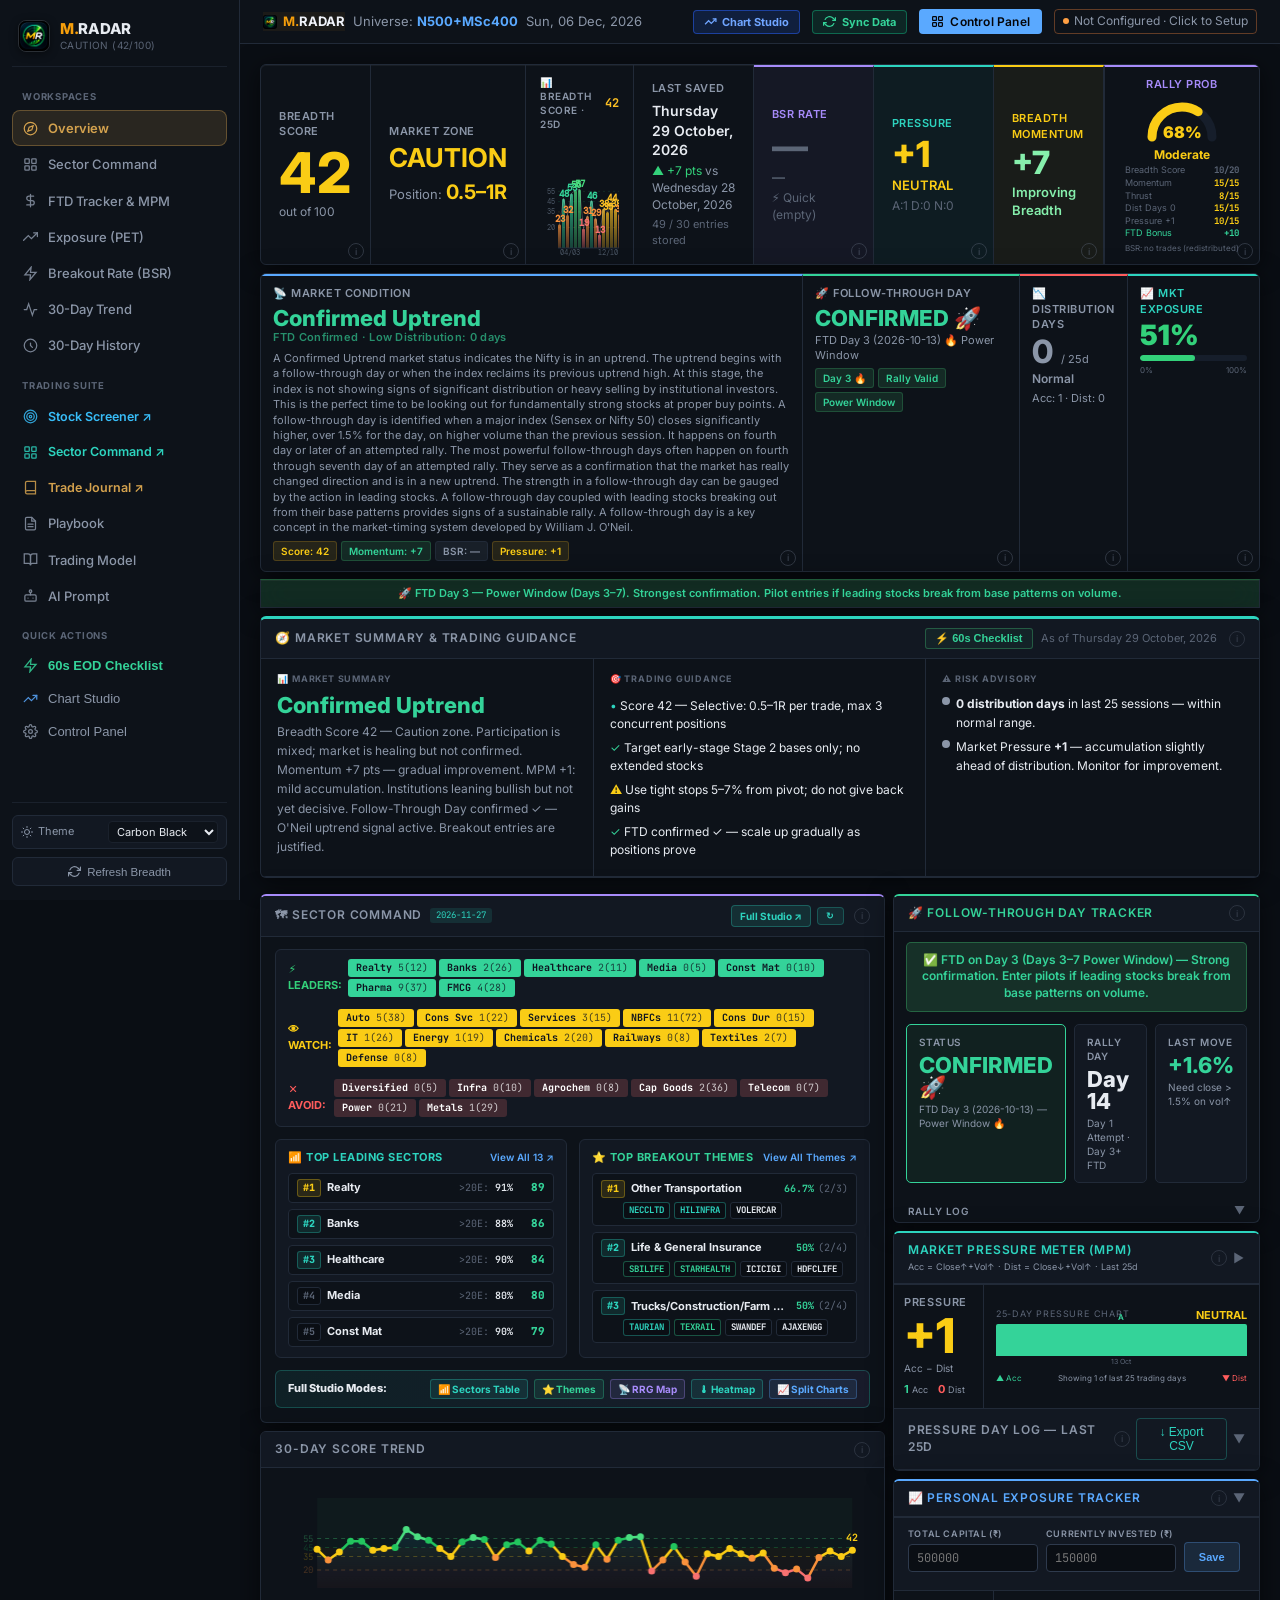
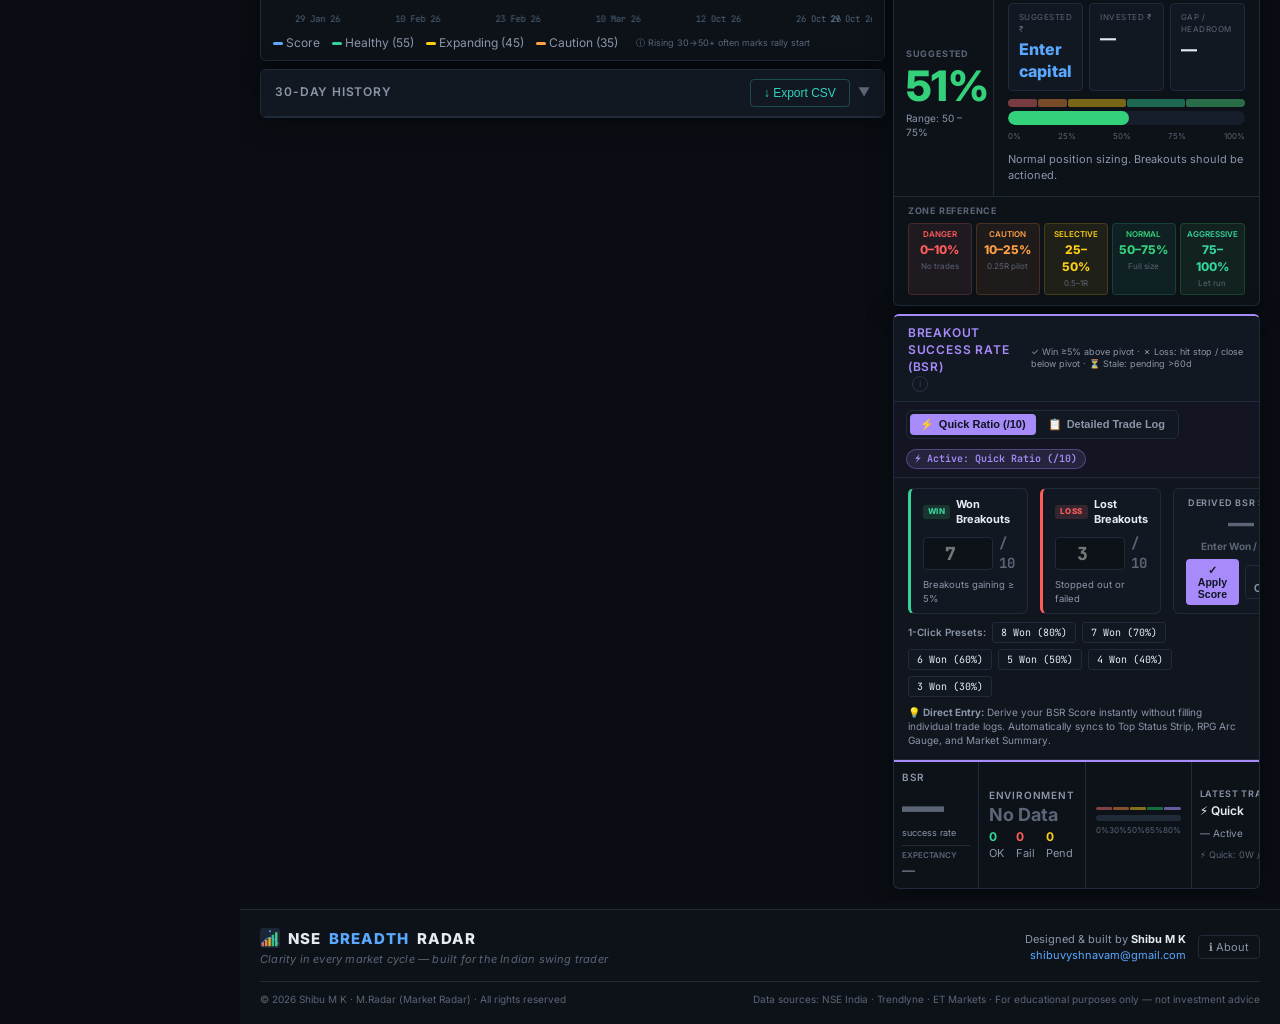
==== commit 7d1a377f: "Updates" ====
--- a/index.html
+++ b/index.html
@@ -1396,29 +1396,31 @@
           <span id="max-chart-symbol"
             style="font-family:var(--disp);font-size:20px;font-weight:800;color:var(--teal);line-height:1;white-space:nowrap;">—</span>
 
-          <!-- Stock Search / Selector (visible on both desktop and mobile) -->
-          <div id="max-chart-search-wrap" style="position:relative;flex-shrink:0;">
-            <input type="text" id="max-chart-search" placeholder="Select stock…"
-              oninput="maxChartSearchInput(this.value)"
-              onfocus="this.style.borderColor='var(--teal)';maxChartSearchInput(this.value);"
-              onblur="setTimeout(()=>document.getElementById('max-chart-suggest').style.display='none',200);"
-              style="background:var(--bg);border:1px solid var(--border);color:var(--text);font-family:var(--body);font-size:11px;padding:0 8px;outline:none;border-radius:4px;height:28px;width:130px;box-sizing:border-box;">
-            <div id="max-chart-suggest" class="max-suggest-box"></div>
-          </div>
-
-          <!-- Watchlist Sidebar Toggle (Mobile & Desktop) -->
-          <button id="max-chart-wl-toggle-btn" onclick="toggleMaxChartSidebar()" class="tv-shortlist-btn"
-            title="Toggle Watchlist Sidebar"
-            style="color:var(--teal);border-color:rgba(45,212,191,0.35);font-size:11px;font-weight:700;padding:2px 8px;border-radius:4px;cursor:pointer;background:rgba(45,212,191,0.08);transition:all .15s ease;">
-            📋 WL
-          </button>
-
-          <!-- Close -->
-          <button id="max-chart-close-btn" class="max-hdr-close-btn" onclick="closeMaximizedChart()"
-            title="Close chart &amp; go back"
-            style="display:inline-flex;align-items:center;justify-content:center;width:28px;height:28px;font-size:16px;color:var(--dim);background:none;border:1px solid transparent;cursor:pointer;border-radius:4px;line-height:1;flex-shrink:0;"
-            onmouseenter="this.style.color='var(--text)';this.style.borderColor='var(--border)';"
-            onmouseleave="this.style.color='var(--dim)';this.style.borderColor='transparent';">✕</button>
+          <div class="max-hdr-right-actions">
+            <!-- Stock Search / Selector -->
+            <div id="max-chart-search-wrap" style="position:relative;flex-shrink:0;">
+              <input type="text" id="max-chart-search" placeholder="Search…"
+                oninput="maxChartSearchInput(this.value)"
+                onfocus="this.style.borderColor='var(--teal)';maxChartSearchInput(this.value);"
+                onblur="setTimeout(()=>document.getElementById('max-chart-suggest').style.display='none',200);"
+                style="background:var(--bg);border:1px solid var(--border);color:var(--text);font-family:var(--body);font-size:11px;padding:0 8px;outline:none;border-radius:4px;height:28px;width:120px;box-sizing:border-box;">
+              <div id="max-chart-suggest" class="max-suggest-box"></div>
+            </div>
+
+            <!-- Watchlist Sidebar Toggle (Mobile & Desktop) -->
+            <button id="max-chart-wl-toggle-btn" onclick="toggleMaxChartSidebar()" class="tv-shortlist-btn"
+              title="Toggle Watchlist Sidebar"
+              style="color:var(--teal);border-color:rgba(45,212,191,0.35);font-size:11px;font-weight:700;padding:2px 8px;border-radius:4px;cursor:pointer;background:rgba(45,212,191,0.08);transition:all .15s ease;">
+              📋 WL
+            </button>
+
+            <!-- Close -->
+            <button id="max-chart-close-btn" class="max-hdr-close-btn" onclick="closeMaximizedChart()"
+              title="Close chart &amp; go back"
+              style="display:inline-flex;align-items:center;justify-content:center;width:28px;height:28px;font-size:16px;color:var(--dim);background:none;border:1px solid transparent;cursor:pointer;border-radius:4px;line-height:1;flex-shrink:0;"
+              onmouseenter="this.style.color='var(--text)';this.style.borderColor='var(--border)';"
+              onmouseleave="this.style.color='var(--dim)';this.style.borderColor='transparent';">✕</button>
+          </div>
         </div>
 
         <div class="max-hdr-secondary">
@@ -1504,7 +1506,6 @@
             style="background:var(--bg4);border:1px solid var(--border);color:var(--text);font-size:11px;font-weight:600;padding:0 6px;border-radius:4px;outline:none;height:28px;cursor:pointer;flex-shrink:0;">
             <option value="candlestick" selected>Candles</option>
             <option value="ohlc">Bars</option>
-            <option value="volume_candles">Vol Candles</option>
           </select>
 
           <!-- Refresh button -->
@@ -1555,7 +1556,7 @@
               </svg>
             </button>
             <button id="draw-tool-trendline" class="tv-draw-btn" onclick="setDrawingTool('trendline')"
-              title="Trend Line">
+              title="Trend Line (T)">
               <svg width="13" height="13" viewBox="0 0 24 24" fill="none" stroke="currentColor" stroke-width="2.3">
                 <line x1="4" y1="20" x2="20" y2="4" />
                 <circle cx="4" cy="20" r="2.5" fill="currentColor" />
@@ -1563,7 +1564,7 @@
               </svg>
             </button>
             <button id="draw-tool-scale" class="tv-draw-btn" onclick="setDrawingTool('scale')"
-              title="Price Range">
+              title="Price Range (M)">
               <svg width="13" height="13" viewBox="0 0 24 24" fill="none" stroke="currentColor" stroke-width="2.3">
                 <rect x="3" y="5" width="18" height="14" rx="2" />
                 <line x1="12" y1="7" x2="12" y2="17" />
@@ -1571,14 +1572,14 @@
                 <polyline points="9 15 12 18 15 15" />
               </svg>
             </button>
-            <button id="draw-tool-ray_h" class="tv-draw-btn" onclick="setDrawingTool('ray_h')" title="Horizontal Ray">
+            <button id="draw-tool-ray_h" class="tv-draw-btn" onclick="setDrawingTool('ray_h')" title="Horizontal Ray (R)">
               <svg width="13" height="13" viewBox="0 0 24 24" fill="none" stroke="currentColor" stroke-width="2.3">
                 <circle cx="5" cy="12" r="2.5" fill="currentColor" />
                 <line x1="7.5" y1="12" x2="22" y2="12" />
                 <polyline points="18 9 22 12 18 15" />
               </svg>
             </button>
-            <button id="draw-tool-ray" class="tv-draw-btn" onclick="setDrawingTool('ray')" title="Arrow Ray">
+            <button id="draw-tool-ray" class="tv-draw-btn" onclick="setDrawingTool('ray')" title="Arrow Ray (A)">
               <svg width="13" height="13" viewBox="0 0 24 24" fill="none" stroke="currentColor" stroke-width="2.3">
                 <line x1="5" y1="19" x2="19" y2="5" />
                 <polyline points="12 5 19 5 19 12" />
@@ -1608,7 +1609,7 @@
               </svg>
             </button>
             <button id="draw-tool-curve" class="tv-draw-btn" onclick="setDrawingTool('curve')"
-              title="Curve">
+              title="Curve (C)">
               <svg width="13" height="13" viewBox="0 0 24 24" fill="none" stroke="currentColor" stroke-width="2.2">
                 <path d="M4 19 C 10 5, 14 5, 20 19" />
                 <circle cx="4" cy="19" r="2" fill="currentColor" />
@@ -1634,7 +1635,7 @@
               <span style="font-weight:800;font-size:12px;font-family:serif;">T</span>
             </button>
             <button id="draw-tool-pricenote" class="tv-draw-btn" onclick="setDrawingTool('pricenote')"
-              title="Price Note">
+              title="Price Note (P)">
               <svg width="13" height="13" viewBox="0 0 24 24" fill="none" stroke="currentColor" stroke-width="2.3">
                 <rect x="3" y="3" width="18" height="13" rx="2" />
                 <circle cx="8" cy="20" r="1.5" fill="currentColor" />
@@ -1741,7 +1742,11 @@
           <!-- TradingView Studio Right Watchlist Sidebar (Visible by default) -->
           <div id="max-chart-sidebar-wl" class="tv-max-sidebar-wl" style="display:flex;">
             <div class="tv-max-sidebar-hdr">
-              <span style="font-weight:700;font-size:12px;color:#f0f3fa;">Watchlist</span>
+              <button id="max-chart-wl-select-btn" class="tv-wl-select-btn"
+                onclick="sccWlToggleSelectDropdown(event, this)" title="Select Watchlist or Screener">
+                <span class="tv-wl-select-label">Watchlist</span>
+                <span class="tv-wl-select-caret">▾</span>
+              </button>
               <div id="max-chart-sidebar-flags" class="tv-max-flags-bar"></div>
               <button class="tv-wl-menu-trigger" onclick="sccWlToggleManageMenu(event, this)"
                 title="Watchlist options: Import, Export, Rename, New">⋯</button>
--- a/index.css
+++ b/index.css
@@ -1350,6 +1350,19 @@
   display: contents;
 }
 
+.max-hdr-secondary > * {
+  order: 1;
+}
+
+.max-hdr-right-actions {
+  display: inline-flex;
+  align-items: center;
+  gap: 6px;
+  margin-left: auto;
+  order: 99;
+  flex-shrink: 0;
+}
+
 .max-hdr-back-btn {
   display: none;
 }
@@ -1372,6 +1385,11 @@
 .sd-chart-max-btn:hover {
   color: var(--teal);
   background: rgba(45, 212, 191, 0.1)
+}
+
+.sd-chart-card.sd-chart-selected {
+  border-color: var(--teal) !important;
+  box-shadow: 0 0 0 1px rgba(45, 212, 191, 0.45), 0 4px 16px rgba(45, 212, 191, 0.12);
 }
 
 .tv-header-icon-btn {
@@ -6396,6 +6414,36 @@
   border-color: rgba(255, 255, 255, 0.12);
 }
 
+.tv-wl-select-btn {
+  display: inline-flex;
+  align-items: center;
+  gap: 5px;
+  background: rgba(255, 255, 255, 0.05);
+  border: 1px solid rgba(255, 255, 255, 0.1);
+  color: #f0f3fa;
+  font-size: 12px;
+  font-weight: 700;
+  padding: 3px 8px;
+  border-radius: 4px;
+  cursor: pointer;
+  max-width: 145px;
+  transition: background 0.15s, border-color 0.15s;
+}
+.tv-wl-select-btn:hover {
+  background: rgba(255, 255, 255, 0.1);
+  border-color: rgba(45, 212, 191, 0.45);
+}
+.tv-wl-select-label {
+  overflow: hidden;
+  text-overflow: ellipsis;
+  white-space: nowrap;
+}
+.tv-wl-select-caret {
+  font-size: 10px;
+  color: #94a3b8;
+  flex-shrink: 0;
+}
+
 .tv-wl-manage-menu {
   position: fixed;
   z-index: 9800;
@@ -7705,6 +7753,15 @@
     width: 100% !important;
     min-width: 0 !important;
   }
+  .max-hdr-right-actions {
+    display: flex !important;
+    align-items: center !important;
+    gap: 5px !important;
+    margin-left: auto !important;
+    flex: 1 1 auto !important;
+    justify-content: flex-end !important;
+    min-width: 0 !important;
+  }
   .max-hdr-back-btn {
     display: inline-flex !important;
     align-items: center;
@@ -7721,18 +7778,21 @@
   }
   #max-chart-search-wrap {
     flex: 1 1 auto !important;
-    min-width: 90px !important;
+    max-width: 165px !important;
+    min-width: 80px !important;
   }
   #max-chart-search {
     width: 100% !important;
   }
   #max-chart-suggest {
+    left: auto !important;
+    right: 0 !important;
     min-width: 220px;
     max-width: calc(100vw - 24px);
     z-index: 9500 !important;
   }
   .max-hdr-close-btn {
-    margin-left: auto !important;
+    margin-left: 0 !important;
     border-color: var(--border) !important;
     background: var(--bg4) !important;
     color: var(--text) !important;
